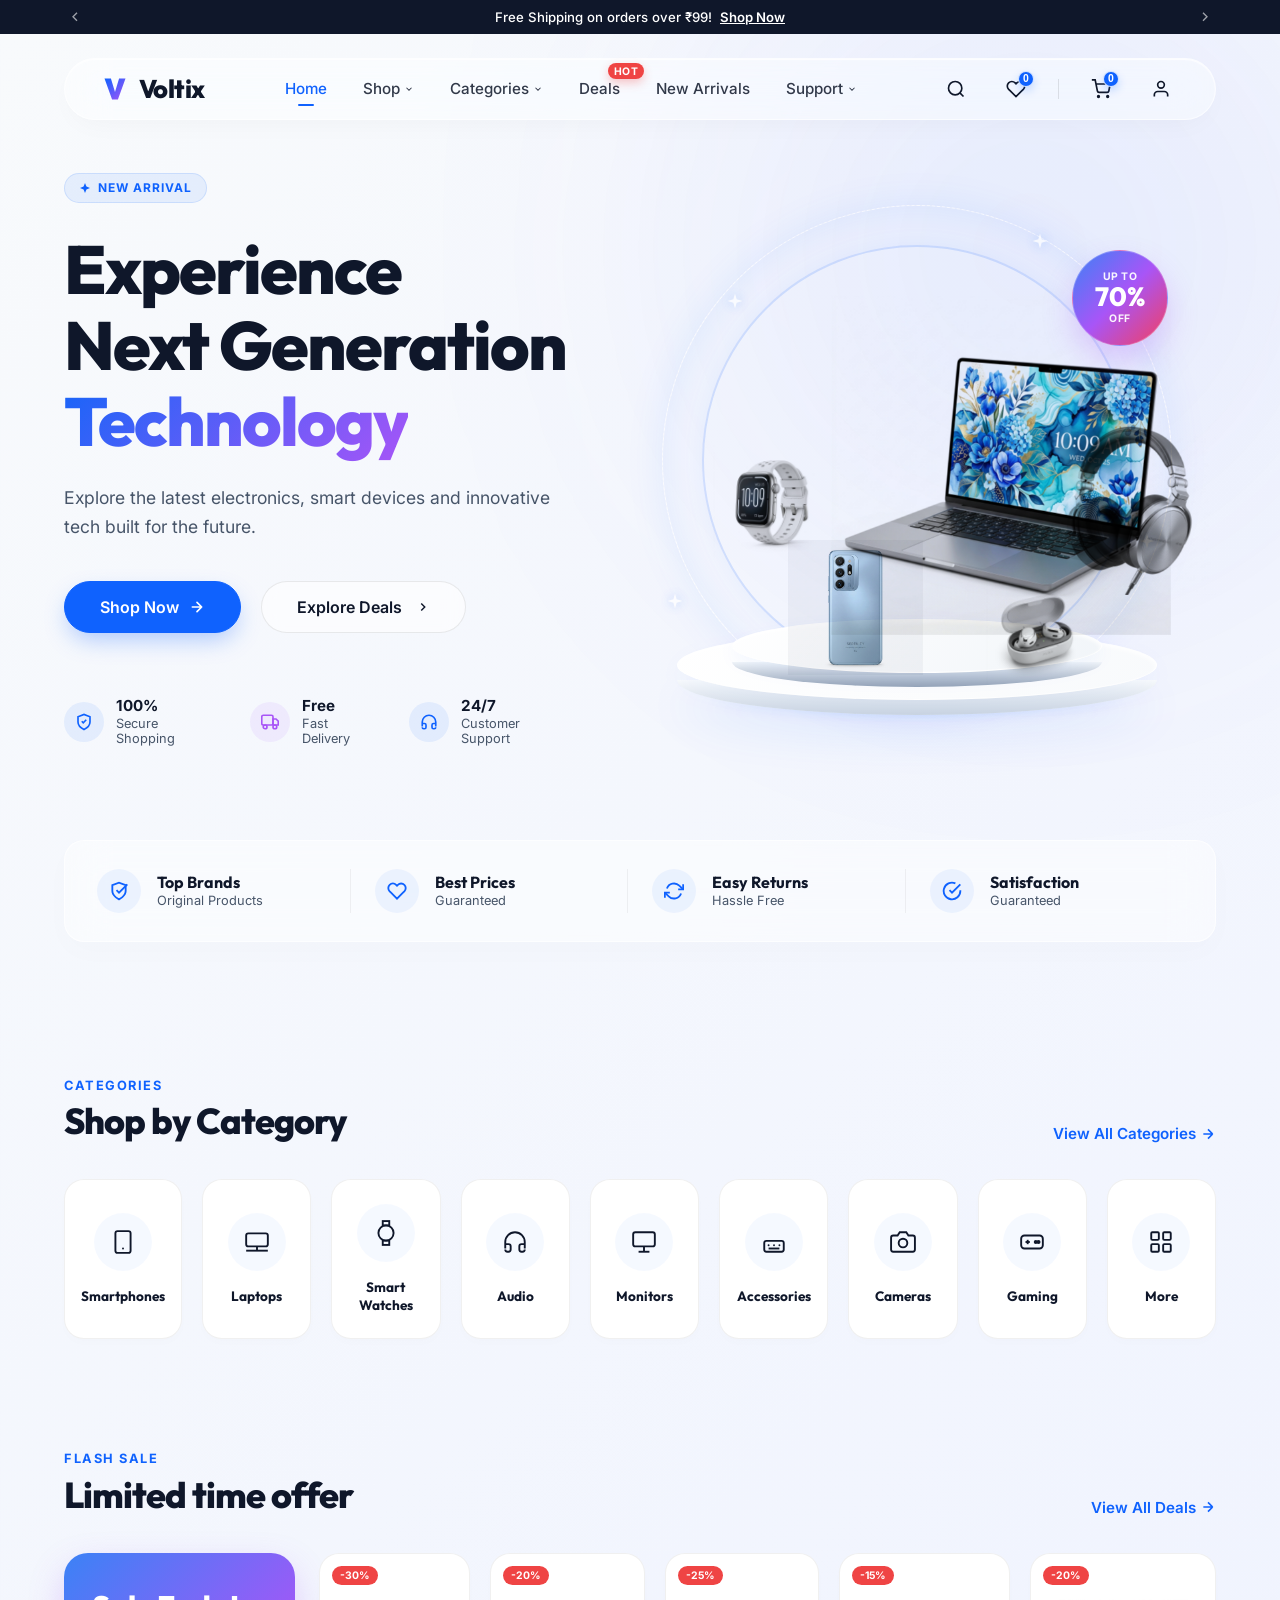
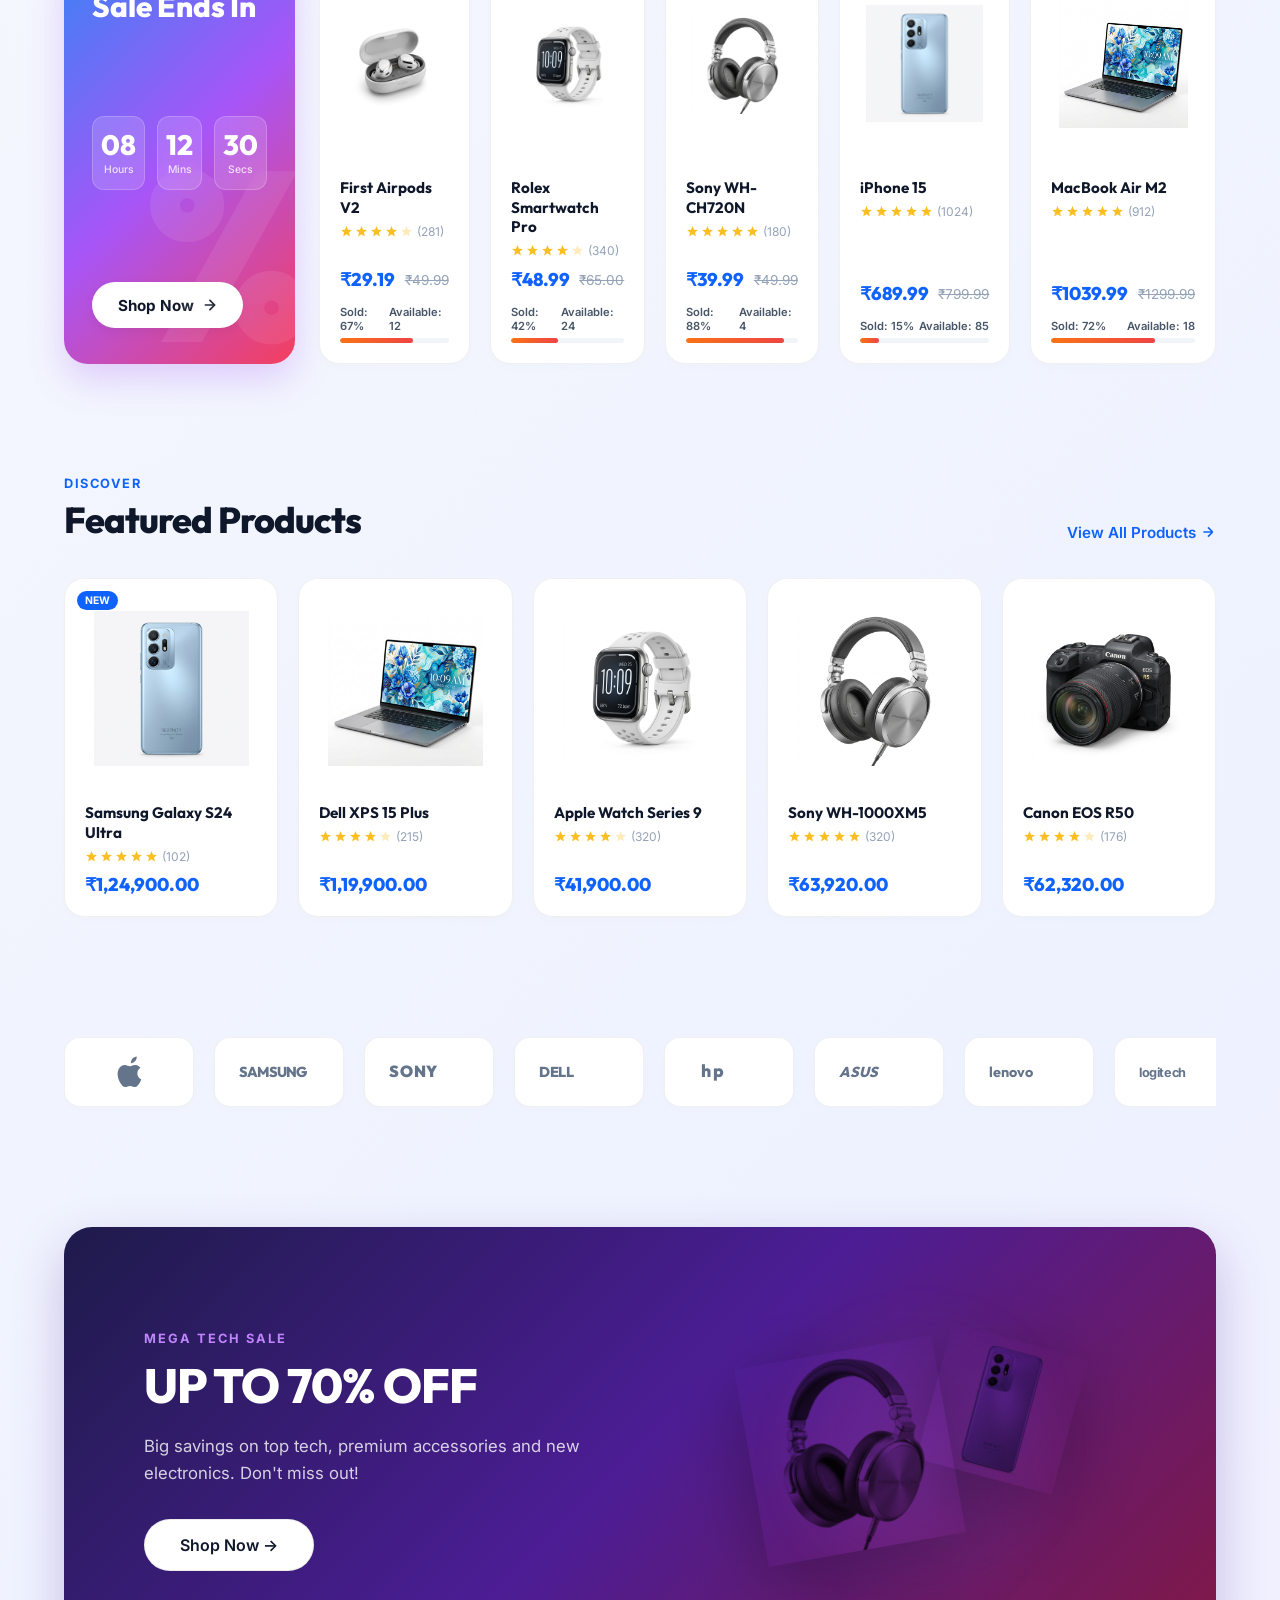
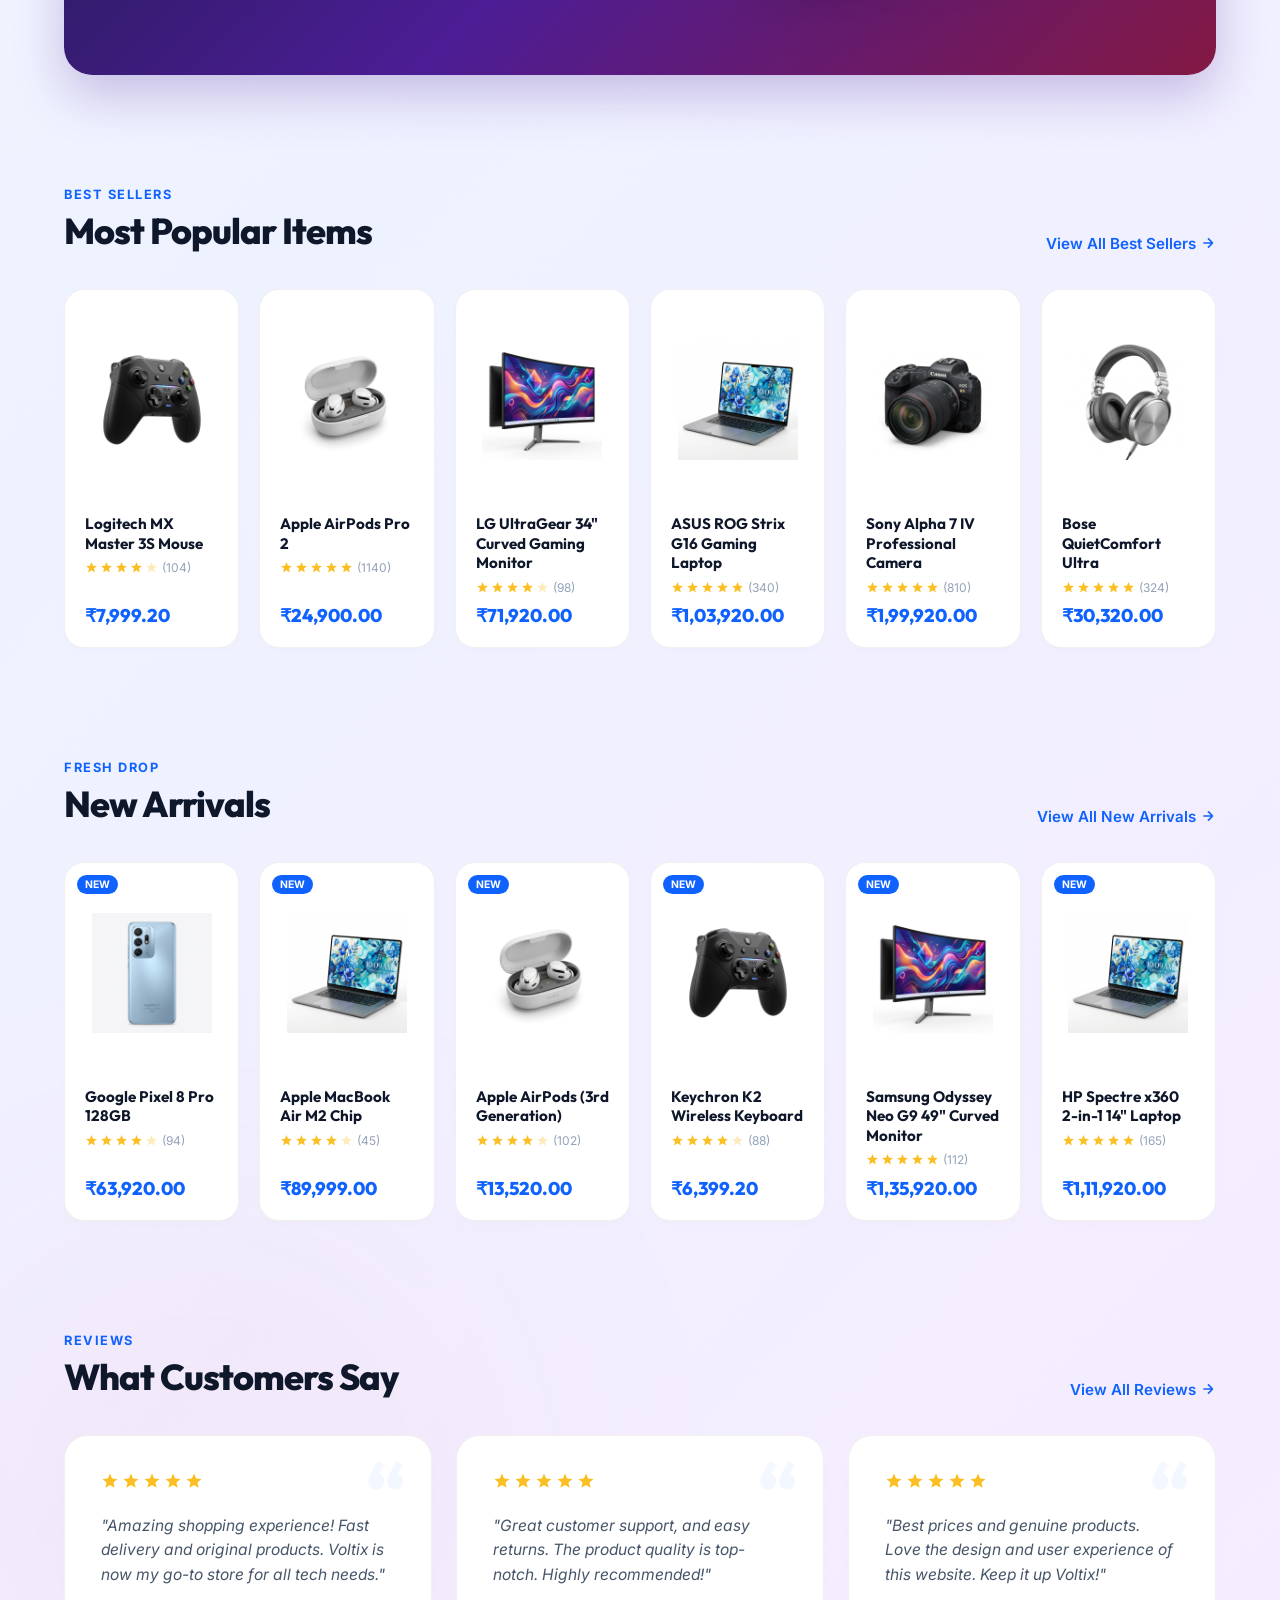
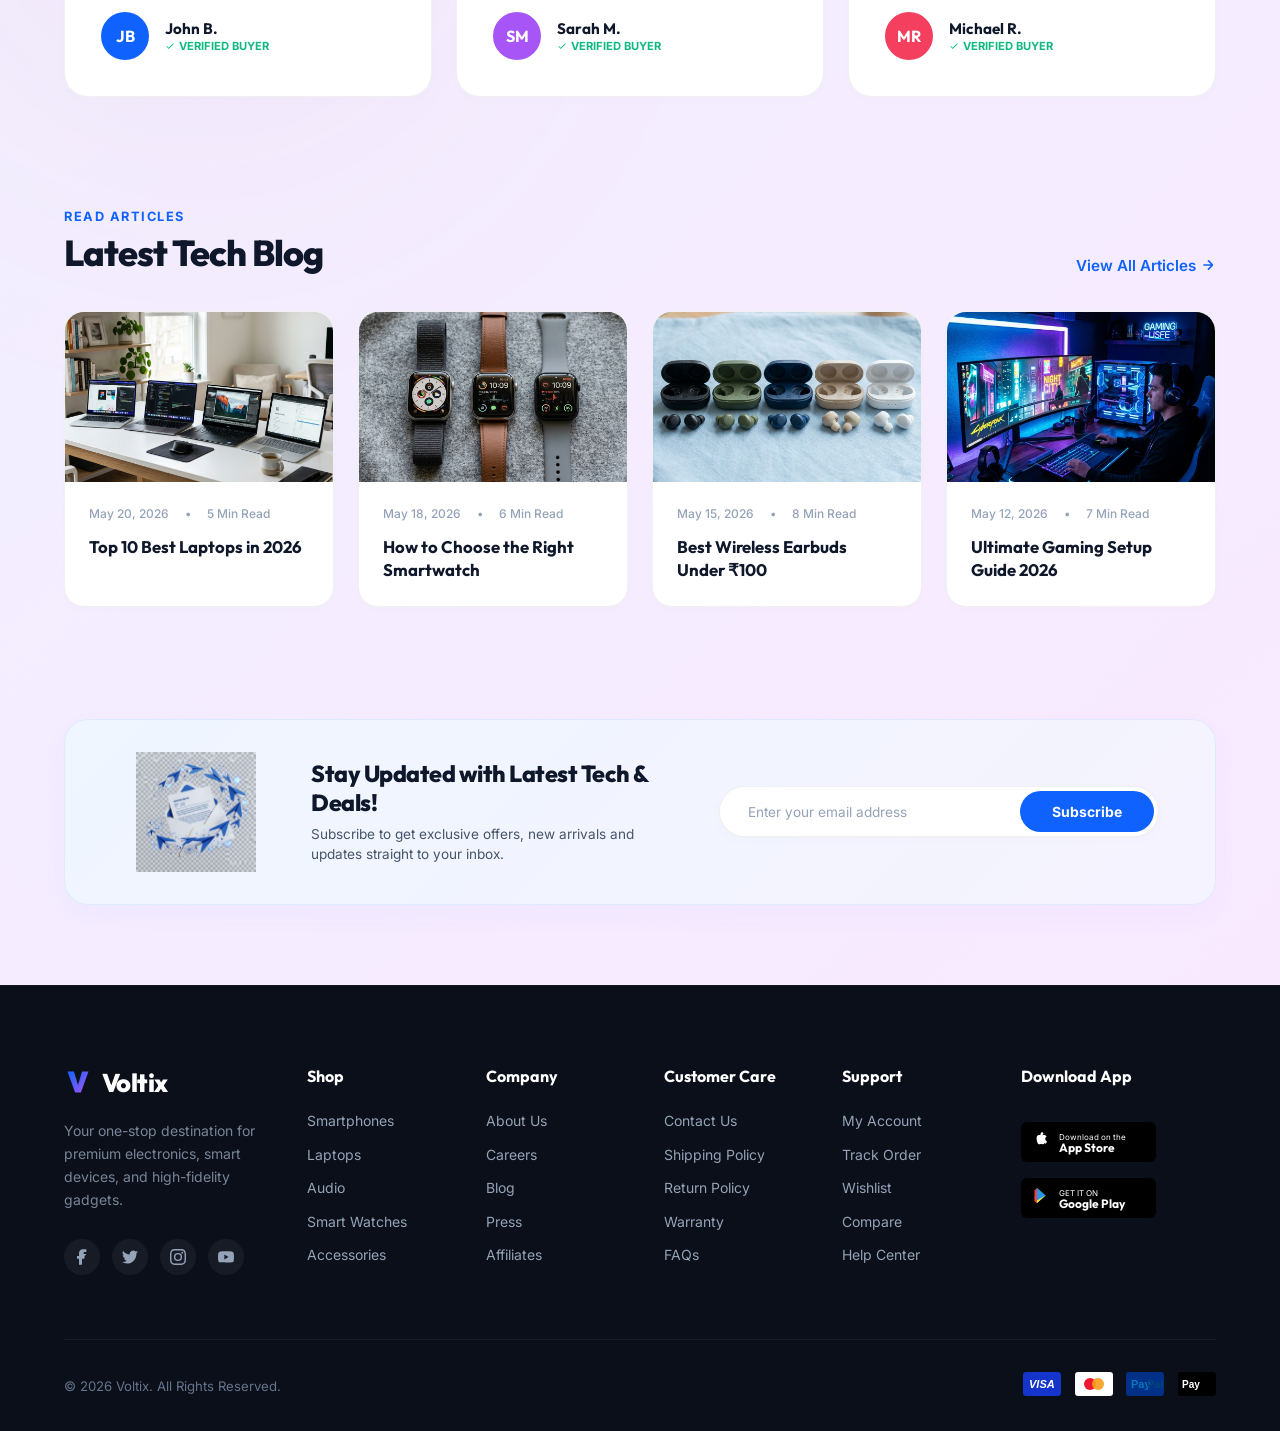
==== index.html @ 94e12dc8 "Initial commit" ====
<!DOCTYPE html>
<html lang="en">

<head>
  <meta charset="UTF-8">
  <meta name="viewport" content="width=device-width, initial-scale=1.0">
  <title>Voltix - Experience Next Generation Technology</title>
  <!-- SEO Meta Tags -->
  <meta name="description"
    content="Experience Next Generation Technology with Voltix. Explore the latest electronics, premium smart devices, laptops, headphones, smartphones, and innovative tech built for the future.">
  <link rel="stylesheet" href="style.css?v=1.7">
</head>

<body>

  <!-- Promo Announcement Bar -->
  <div class="promo-bar">
    <button class="promo-nav-btn promo-prev" aria-label="Previous Promo">
      <svg viewBox="0 0 24 24">
        <path d="M15 18l-6-6 6-6" />
      </svg>
    </button>
    <div class="promo-content">
      <span>Free Shipping on orders over ₹99!</span>
      <a href="shop.html" id="promo-link">Shop Now</a>
    </div>
    <button class="promo-nav-btn promo-next" aria-label="Next Promo">
      <svg viewBox="0 0 24 24">
        <path d="M9 18l6-6-6-6" />
      </svg>
    </button>
  </div>

  <div class="app-container">

    <!-- Header / Navigation Bar -->
    <header class="header">
      <nav class="nav-bar">
        <!-- Logo -->
        <a href="#" class="logo" id="logo-home">
          <svg class="logo-icon" viewBox="0 0 24 24" fill="none" xmlns="http://www.w3.org/2000/svg">
            <defs>
              <linearGradient id="logo-grad" x1="0%" y1="0%" x2="100%" y2="100%">
                <stop offset="0%" stop-color="#0f62fe" />
                <stop offset="100%" stop-color="#a855f7" />
              </linearGradient>
            </defs>
            <path d="M3 3H8.5L12 14.5L15.5 3H21L14.5 21H9.5L3 3Z" fill="url(#logo-grad)" />
          </svg>
          <span>Voltix</span>
        </a>

        <input type="checkbox" id="nav-toggle" class="nav-toggle-checkbox">

        <!-- Links -->
        <ul class="nav-links">
          <li class="nav-item">
            <a href="index.html" class="nav-link active" id="nav-home">Home</a>
          </li>
          <li class="nav-item">
            <a href="shop.html" class="nav-link" id="nav-shop">
              <span>Shop</span>
              <svg viewBox="0 0 24 24">
                <path d="M6 9l6 6 6-6" />
              </svg>
            </a>
          </li>
          <li class="nav-item">
            <a href="categories.html" class="nav-link" id="nav-categories">
              <span>Categories</span>
              <svg viewBox="0 0 24 24">
                <path d="M6 9l6 6 6-6" />
              </svg>
            </a>
          </li>
          <li class="nav-item" style="position: relative;">
            <a href="index.html#flash-sale" class="nav-link" id="nav-deals">Deals</a>
            <span class="badge-hot">Hot</span>
          </li>
          <li class="nav-item">
            <a href="index.html#new-arrivals" class="nav-link" id="nav-arrivals">New Arrivals</a>
          </li>
          <li class="nav-item">
            <a href="support.html" class="nav-link" id="nav-support">
              <span>Support</span>
              <svg viewBox="0 0 24 24">
                <path d="M6 9l6 6 6-6" />
              </svg>
            </a>
          </li>
        </ul>

        <!-- Actions -->
        <div class="nav-actions">
          <label for="nav-toggle" class="mobile-menu-toggle" aria-label="Toggle Menu">
            <svg class="hamburger-icon" viewBox="0 0 24 24" fill="none" stroke="currentColor" stroke-width="2.5">
              <line x1="3" y1="12" x2="21" y2="12" />
              <line x1="3" y1="6" x2="21" y2="6" />
              <line x1="3" y1="18" x2="21" y2="18" />
            </svg>
            <svg class="close-icon" viewBox="0 0 24 24" fill="none" stroke="currentColor" stroke-width="2.5"
              style="display: none;">
              <line x1="18" y1="6" x2="6" y2="18" />
              <line x1="6" y1="6" x2="18" y2="18" />
            </svg>
          </label>

          <button class="action-btn" id="btn-search" aria-label="Search">
            <svg viewBox="0 0 24 24" stroke="currentColor" fill="none">
              <circle cx="11" cy="11" r="8" />
              <line x1="21" y1="21" x2="16.65" y2="16.65" />
            </svg>
          </button>

          <button class="action-btn" id="btn-nav-fav" aria-label="Favorites" onclick="location.href='wishlist.html'">
            <svg viewBox="0 0 24 24" stroke="currentColor" fill="none">
              <path
                d="M20.84 4.61a5.5 5.5 0 0 0-7.78 0L12 5.67l-1.06-1.06a5.5 5.5 0 0 0-7.78 7.78l1.06 1.06L12 21.23l7.78-7.78 1.06-1.06a5.5 5.5 0 0 0 0-7.78z" />
            </svg>
            <span class="wishlist-count" id="wishlist-counter-badge">0</span>
          </button>

          <div class="divider"></div>

          <button class="action-btn" id="btn-cart" aria-label="Cart" onclick="location.href='cart.html'">
            <svg viewBox="0 0 24 24" stroke="currentColor" fill="none">
              <circle cx="9" cy="21" r="1" />
              <circle cx="20" cy="21" r="1" />
              <path d="M1 1h4l2.68 13.39a2 2 0 0 0 2 1.61h9.72a2 2 0 0 0 2-1.61L23 6H6" />
            </svg>
            <span class="cart-count" id="cart-counter-badge">0</span>
          </button>

          <button class="action-btn" id="btn-profile" aria-label="Profile" onclick="location.href='account.html'">
            <svg viewBox="0 0 24 24" stroke="currentColor" fill="none">
              <path d="M20 21v-2a4 4 0 0 0-4-4H8a4 4 0 0 0-4 4v2" />
              <circle cx="12" cy="7" r="4" />
            </svg>
          </button>
        </div>
      </nav>
    </header>

    <!-- Main Hero Section -->
    <main class="hero">

      <!-- Hero Left: Text Content -->
      <section class="hero-content">
        <div class="tag-new">
          <svg viewBox="0 0 24 24" style="width: 12px; height: 12px; fill: var(--primary);">
            <path d="M12 2L14.85 9.15L22 12L14.85 14.85L12 22L9.15 14.85L2 12L9.15 9.15L12 2Z" />
          </svg>
          <span>New Arrival</span>
        </div>

        <h1 class="hero-title">
          <span>Experience</span>
          <span>Next Generation</span>
          <span class="gradient-text">Technology</span>
        </h1>

        <p class="hero-desc">
          Explore the latest electronics, smart devices and innovative tech built for the future.
        </p>

        <div class="hero-actions">
          <a href="shop.html" class="btn btn-primary" id="hero-btn-shop">
            <span>Shop Now</span>
            <svg viewBox="0 0 24 24">
              <path d="M5 12H19M19 12L12 5M19 12L12 19" stroke="currentColor" stroke-width="2.5" stroke-linecap="round"
                stroke-linejoin="round" />
            </svg>
          </a>
          <a href="#flash-sale" class="btn btn-secondary" id="hero-btn-deals">
            <span>Explore Deals</span>
            <svg viewBox="0 0 24 24"
              style="width: 14px; height: 14px; fill: none; stroke: currentColor; stroke-width: 2.5; margin-left: 4px;">
              <path d="M9 18l6-6-6-6" />
            </svg>
          </a>
        </div>

        <!-- Interactive Inline Features row -->
        <div class="hero-features-inline">
          <div class="hero-feature-inline-item">
            <span class="hero-feature-inline-icon blue">
              <svg viewBox="0 0 24 24" fill="none" stroke="currentColor" stroke-width="2.2">
                <path d="M12 22s8-4 8-10V5l-8-3-8 3v7c0 6 8 10 8 10z" />
                <path d="M9 11l2 2 4-4" />
              </svg>
            </span>
            <div class="hero-feature-inline-text">
              <span class="hero-feature-inline-title">100%</span>
              <span class="hero-feature-inline-desc">Secure Shopping</span>
            </div>
          </div>

          <div class="hero-feature-inline-item">
            <span class="hero-feature-inline-icon purple">
              <svg viewBox="0 0 24 24" fill="none" stroke="currentColor" stroke-width="2.2">
                <rect x="1" y="3" width="15" height="13" rx="2" ry="2" />
                <polygon points="16 8 20 8 23 11 23 16 16 16 16 8" />
                <circle cx="5.5" cy="18.5" r="2.5" />
                <circle cx="18.5" cy="18.5" r="2.5" />
              </svg>
            </span>
            <div class="hero-feature-inline-text">
              <span class="hero-feature-inline-title">Free</span>
              <span class="hero-feature-inline-desc">Fast Delivery</span>
            </div>
          </div>

          <div class="hero-feature-inline-item">
            <span class="hero-feature-inline-icon blue">
              <svg viewBox="0 0 24 24" fill="none" stroke="currentColor" stroke-width="2.2">
                <path d="M3 18v-6a9 9 0 0 1 18 0v6" />
                <path d="M21 19a2 2 0 0 1-2 2h-1a2 2 0 0 1-2-2v-3a2 2 0 0 1 2-2h3" />
                <path d="M3 19a2 2 0 0 0 2 2h1a2 2 0 0 0 2-2v-3a2 2 0 0 0-2-2H3" />
              </svg>
            </span>
            <div class="hero-feature-inline-text">
              <span class="hero-feature-inline-title">24/7</span>
              <span class="hero-feature-inline-desc">Customer Support</span>
            </div>
          </div>
        </div>
      </section>

      <!-- Hero Right: Podium & Floating Products -->
      <section class="hero-visual">
        <div class="neon-ring-outer"></div>
        <div class="neon-ring-inner"></div>

        <!-- Twinkling Sparkles -->
        <svg class="sparkle sparkle-1" viewBox="0 0 24 24">
          <path d="M12 2L14.25 9.75L22 12L14.25 14.25L12 22L9.75 14.25L2 12L9.75 9.75L12 2Z" />
        </svg>
        <svg class="sparkle sparkle-2" viewBox="0 0 24 24">
          <path d="M12 2L14.25 9.75L22 12L14.25 14.25L12 22L9.75 14.25L2 12L9.75 9.75L12 2Z" />
        </svg>
        <svg class="sparkle sparkle-3" viewBox="0 0 24 24">
          <path d="M12 2L14.25 9.75L22 12L14.25 14.25L12 22L9.75 14.25L2 12L9.75 9.75L12 2Z" />
        </svg>
        <svg class="sparkle sparkle-4" viewBox="0 0 24 24">
          <path d="M12 2L14.25 9.75L22 12L14.25 14.25L12 22L9.75 14.25L2 12L9.75 9.75L12 2Z" />
        </svg>

        <!-- Discount Tag -->
        <div class="discount-tag">
          <span class="up-to">UP TO</span>
          <span class="percent">70%</span>
          <span class="off">OFF</span>
        </div>

        <!-- Interactive 3D Podium -->
        <div class="podium-container">
          <div class="podium-bottom-side"></div>
          <div class="podium-bottom-top"></div>
          <div class="podium-top-side"></div>
          <div class="podium-top-top"></div>
        </div>

        <!-- Layered Floating Products -->
        <img class="floating-product product-laptop" src="assets/laptop.png" alt="Premium Laptop" id="img-laptop">
        <img class="floating-product product-phone" src="assets/smartphone.png" alt="Light Blue Smartphone"
          id="img-phone">
        <img class="floating-product product-watch" src="assets/smartwatch.png" alt="White Smart Watch" id="img-watch">
        <img class="floating-product product-earbuds" src="assets/earbuds.png" alt="White Wireless Earbuds"
          id="img-earbuds">
        <img class="floating-product product-headphones" src="assets/headphones.png" alt="Silver Over-Ear Headphones"
          id="img-headphones">
      </section>

    </main>

    <!-- Hero Bottom Highlights Banner -->
    <div class="hero-highlights-banner">

      <div class="highlight-item">
        <span class="highlight-icon">
          <svg viewBox="0 0 24 24" fill="none" stroke="currentColor" stroke-width="2.2">
            <path d="M12 22s8-4 8-10V5l-8-3-8 3v7c0 6 8 10 8 10z" />
            <polyline points="9 11 12 14 22 4" />
          </svg>
        </span>
        <div class="highlight-text">
          <span class="highlight-title">Top Brands</span>
          <span class="highlight-desc">Original Products</span>
        </div>
      </div>

      <div class="highlight-item">
        <span class="highlight-icon">
          <svg viewBox="0 0 24 24" fill="none" stroke="currentColor" stroke-width="2.2">
            <path
              d="M20.84 4.61a5.5 5.5 0 0 0-7.78 0L12 5.67l-1.06-1.06a5.5 5.5 0 0 0-7.78 7.78l1.06 1.06L12 21.23l7.78-7.78 1.06-1.06a5.5 5.5 0 0 0 0-7.78z" />
          </svg>
        </span>
        <div class="highlight-text">
          <span class="highlight-title">Best Prices</span>
          <span class="highlight-desc">Guaranteed</span>
        </div>
      </div>

      <div class="highlight-item">
        <span class="highlight-icon">
          <svg viewBox="0 0 24 24" fill="none" stroke="currentColor" stroke-width="2.2">
            <polyline points="23 4 23 10 17 10" />
            <polyline points="1 20 1 14 7 14" />
            <path d="M3.51 9a9 9 0 0 1 14.85-3.36L23 10M1 14l4.64 4.36A9 9 0 0 0 20.49 15" />
          </svg>
        </span>
        <div class="highlight-text">
          <span class="highlight-title">Easy Returns</span>
          <span class="highlight-desc">Hassle Free</span>
        </div>
      </div>

      <div class="highlight-item">
        <span class="highlight-icon">
          <svg viewBox="0 0 24 24" fill="none" stroke="currentColor" stroke-width="2.2">
            <path d="M22 11.08V12a10 10 0 1 1-5.93-9.14" />
            <polyline points="22 4 12 14.01 9 11.01" />
          </svg>
        </span>
        <div class="highlight-text">
          <span class="highlight-title">Satisfaction</span>
          <span class="highlight-desc">Guaranteed</span>
        </div>
      </div>

    </div>

    <!-- 3. Shop by Category Section -->
    <section class="categories-section" id="categories">
      <div class="section-header">
        <div class="section-title-wrap">
          <span class="section-subtitle">Categories</span>
          <h2 class="section-title">Shop by Category</h2>
        </div>
        <a href="shop.html" class="section-link">
          <span>View All Categories</span>
          <svg viewBox="0 0 24 24"
            style="width: 16px; height: 16px; fill: none; stroke: currentColor; stroke-width: 2.5;">
            <path d="M5 12H19M19 12L12 5M19 12L12 19" />
          </svg>
        </a>
      </div>

      <div class="categories-grid">
        <!-- Category items -->
        <a href="shop.html?cat=smartphones" class="category-card">
          <div class="category-icon-wrapper">
            <svg viewBox="0 0 24 24">
              <rect x="5" y="2" width="14" height="20" rx="2" stroke="currentColor" />
              <line x1="12" y1="18" x2="12.01" y2="18" stroke-linecap="round" />
            </svg>
          </div>
          <span class="category-title">Smartphones</span>
        </a>

        <a href="shop.html?cat=laptops" class="category-card">
          <div class="category-icon-wrapper">
            <svg viewBox="0 0 24 24">
              <rect x="2" y="4" width="20" height="12" rx="2" stroke="currentColor" />
              <line x1="2" y1="20" x2="22" y2="20" stroke="currentColor" />
              <line x1="12" y1="16" x2="12" y2="20" stroke="currentColor" />
            </svg>
          </div>
          <span class="category-title">Laptops</span>
        </a>

        <a href="shop.html?cat=smartwatches" class="category-card">
          <div class="category-icon-wrapper">
            <svg viewBox="0 0 24 24">
              <circle cx="12" cy="12" r="7" stroke="currentColor" />
              <rect x="9" y="1" width="6" height="4" stroke="currentColor" />
              <rect x="9" y="19" width="6" height="4" stroke="currentColor" />
            </svg>
          </div>
          <span class="category-title">Smart Watches</span>
        </a>

        <a href="shop.html?cat=audio" class="category-card">
          <div class="category-icon-wrapper">
            <svg viewBox="0 0 24 24">
              <path d="M3 18v-6a9 9 0 0 1 18 0v6" stroke="currentColor" />
              <path d="M21 19a2 2 0 0 1-2 2h-1a2 2 0 0 1-2-2v-3a2 2 0 0 1 2-2h3" stroke="currentColor" />
              <path d="M3 19a2 2 0 0 0 2 2h1a2 2 0 0 0 2-2v-3a2 2 0 0 0-2-2H3" stroke="currentColor" />
            </svg>
          </div>
          <span class="category-title">Audio</span>
        </a>

        <a href="shop.html?cat=monitors" class="category-card">
          <div class="category-icon-wrapper">
            <svg viewBox="0 0 24 24">
              <rect x="2" y="3" width="20" height="13" rx="2" stroke="currentColor" />
              <line x1="12" y1="16" x2="12" y2="21" stroke="currentColor" />
              <line x1="7" y1="21" x2="17" y2="21" stroke="currentColor" />
            </svg>
          </div>
          <span class="category-title">Monitors</span>
        </a>

        <a href="shop.html?cat=accessories" class="category-card">
          <div class="category-icon-wrapper">
            <svg viewBox="0 0 24 24">
              <rect x="3" y="11" width="18" height="10" rx="2" stroke="currentColor" />
              <line x1="7" y1="15" x2="7.01" y2="15" stroke-linecap="round" />
              <line x1="12" y1="15" x2="12.01" y2="15" stroke-linecap="round" />
              <line x1="17" y1="15" x2="17.01" y2="15" stroke-linecap="round" />
              <line x1="7" y1="18" x2="17" y2="18" stroke="currentColor" />
            </svg>
          </div>
          <span class="category-title">Accessories</span>
        </a>

        <a href="shop.html?cat=cameras" class="category-card">
          <div class="category-icon-wrapper">
            <svg viewBox="0 0 24 24">
              <path d="M23 19a2 2 0 0 1-2 2H3a2 2 0 0 1-2-2V8a2 2 0 0 1 2-2h4l2-3h6l2 3h4a2 2 0 0 1 2 2z"
                stroke="currentColor" />
              <circle cx="12" cy="13" r="4" stroke="currentColor" />
            </svg>
          </div>
          <span class="category-title">Cameras</span>
        </a>

        <a href="shop.html?cat=gaming" class="category-card">
          <div class="category-icon-wrapper">
            <svg viewBox="0 0 24 24">
              <rect x="2" y="6" width="20" height="12" rx="3" stroke="currentColor" />
              <line x1="6" y1="12" x2="10" y2="12" stroke="currentColor" />
              <line x1="8" y1="10" x2="8" y2="14" stroke="currentColor" />
              <circle cx="15.5" cy="12" r="1" fill="currentColor" />
              <circle cx="18" cy="12" r="1" fill="currentColor" />
            </svg>
          </div>
          <span class="category-title">Gaming</span>
        </a>

        <a href="shop.html" class="category-card">
          <div class="category-icon-wrapper">
            <svg viewBox="0 0 24 24">
              <rect x="3" y="3" width="7" height="7" rx="1" stroke="currentColor" />
              <rect x="14" y="3" width="7" height="7" rx="1" stroke="currentColor" />
              <rect x="3" y="14" width="7" height="7" rx="1" stroke="currentColor" />
              <rect x="14" y="14" width="7" height="7" rx="1" stroke="currentColor" />
            </svg>
          </div>
          <span class="category-title">More</span>
        </a>
      </div>
    </section>

    <!-- 4. Flash Sale Section -->
    <section class="flash-sale" id="flash-sale">
      <div class="section-header">
        <div class="section-title-wrap">
          <span class="section-subtitle">Flash Sale</span>
          <h2 class="section-title">Limited time offer</h2>
        </div>
        <a href="shop.html" class="section-link">
          <span>View All Deals</span>
          <svg viewBox="0 0 24 24"
            style="width: 16px; height: 16px; fill: none; stroke: currentColor; stroke-width: 2.5;">
            <path d="M5 12H19M19 12L12 5M19 12L12 19" />
          </svg>
        </a>
      </div>

      <div class="flash-sale-grid">
        <!-- Countdown Card (Left) -->
        <div class="countdown-card">
          <div class="countdown-card-title">Sale Ends In</div>

          <div class="countdown-timer-wrap">
            <div class="timer-digits-grid">
              <div class="timer-box">
                <span class="timer-num" id="timer-hours">08</span>
                <span class="timer-lbl">Hours</span>
              </div>
              <div class="timer-box">
                <span class="timer-num" id="timer-minutes">12</span>
                <span class="timer-lbl">Mins</span>
              </div>
              <div class="timer-box">
                <span class="timer-num" id="timer-seconds">35</span>
                <span class="timer-lbl">Secs</span>
              </div>
            </div>
          </div>

          <a href="shop.html" class="btn-shop">
            <span>Shop Now</span>
            <svg viewBox="0 0 24 24">
              <path d="M5 12H19M19 12L12 5M19 12L12 19" stroke="currentColor" stroke-width="2.5" stroke-linecap="round"
                stroke-linejoin="round" />
            </svg>
          </a>
        </div>

        <!-- Carousel (Right - 5 cards) -->
        <div class="products-carousel-grid">

          <!-- Product 1 -->
          <div class="product-card">
            <span class="product-badge badge-discount-tag">-30%</span>
            <div class="product-img-wrapper">
              <img class="product-card-img" src="assets/earbuds.png" alt="First Airpods V2">
              <div class="product-actions-overlay">
                <button class="btn-action-circle" aria-label="Add to Cart"><svg viewBox="0 0 24 24">
                    <circle cx="9" cy="21" r="1" />
                    <circle cx="20" cy="21" r="1" />
                    <path d="M1 1h4l2.68 13.39a2 2 0 0 0 2 1.61h9.72a2 2 0 0 0 2-1.61L23 6H6" />
                  </svg></button>
                <button class="btn-action-circle" aria-label="Favorites"><svg viewBox="0 0 24 24">
                    <path
                      d="M20.84 4.61a5.5 5.5 0 0 0-7.78 0L12 5.67l-1.06-1.06a5.5 5.5 0 0 0-7.78 7.78l1.06 1.06L12 21.23l7.78-7.78 1.06-1.06a5.5 5.5 0 0 0 0-7.78z" />
                  </svg></button>
                <button class="btn-action-circle" aria-label="Compare"><svg viewBox="0 0 24 24">
                    <path d="M16 3h5v5M8 21H3v-5M21 3L14 10M3 21l7-7" />
                  </svg></button>
              </div>
            </div>
            <div class="product-info">
              <a href="product.html?id=earbuds" class="product-card-title">First Airpods V2</a>
              <div class="product-rating">
                <svg viewBox="0 0 24 24">
                  <path d="M12 17.27L18.18 21l-1.64-7.03L22 9.24l-7.19-.61L12 2 9.19 8.63 2 9.24l5.46 4.73L5.82 21z" />
                </svg>
                <svg viewBox="0 0 24 24">
                  <path d="M12 17.27L18.18 21l-1.64-7.03L22 9.24l-7.19-.61L12 2 9.19 8.63 2 9.24l5.46 4.73L5.82 21z" />
                </svg>
                <svg viewBox="0 0 24 24">
                  <path d="M12 17.27L18.18 21l-1.64-7.03L22 9.24l-7.19-.61L12 2 9.19 8.63 2 9.24l5.46 4.73L5.82 21z" />
                </svg>
                <svg viewBox="0 0 24 24">
                  <path d="M12 17.27L18.18 21l-1.64-7.03L22 9.24l-7.19-.61L12 2 9.19 8.63 2 9.24l5.46 4.73L5.82 21z" />
                </svg>
                <svg viewBox="0 0 24 24" style="opacity: 0.3;">
                  <path d="M12 17.27L18.18 21l-1.64-7.03L22 9.24l-7.19-.61L12 2 9.19 8.63 2 9.24l5.46 4.73L5.82 21z" />
                </svg>
                <span class="rating-count">(281)</span>
              </div>
              <div class="product-price-row">
                <span class="price-current">₹29.19</span>
                <span class="price-original">₹49.99</span>
              </div>
              <!-- Stock limit -->
              <div class="product-stock-status">
                <div class="stock-status-lbls">
                  <span>Sold: 67%</span>
                  <span>Available: 12</span>
                </div>
                <div class="stock-bar-container">
                  <div class="stock-bar-fill" style="width: 67%;"></div>
                </div>
              </div>
            </div>
          </div>

          <!-- Product 2 -->
          <div class="product-card">
            <span class="product-badge badge-discount-tag">-20%</span>
            <div class="product-img-wrapper">
              <img class="product-card-img" src="assets/smartwatch.png" alt="Rolex Smartwatch Pro">
              <div class="product-actions-overlay">
                <button class="btn-action-circle" aria-label="Add to Cart"><svg viewBox="0 0 24 24">
                    <circle cx="9" cy="21" r="1" />
                    <circle cx="20" cy="21" r="1" />
                    <path d="M1 1h4l2.68 13.39a2 2 0 0 0 2 1.61h9.72a2 2 0 0 0 2-1.61L23 6H6" />
                  </svg></button>
                <button class="btn-action-circle" aria-label="Favorites"><svg viewBox="0 0 24 24">
                    <path
                      d="M20.84 4.61a5.5 5.5 0 0 0-7.78 0L12 5.67l-1.06-1.06a5.5 5.5 0 0 0-7.78 7.78l1.06 1.06L12 21.23l7.78-7.78 1.06-1.06a5.5 5.5 0 0 0 0-7.78z" />
                  </svg></button>
                <button class="btn-action-circle" aria-label="Compare"><svg viewBox="0 0 24 24">
                    <path d="M16 3h5v5M8 21H3v-5M21 3L14 10M3 21l7-7" />
                  </svg></button>
              </div>
            </div>
            <div class="product-info">
              <a href="product.html?id=watch" class="product-card-title">Rolex Smartwatch Pro</a>
              <div class="product-rating">
                <svg viewBox="0 0 24 24">
                  <path d="M12 17.27L18.18 21l-1.64-7.03L22 9.24l-7.19-.61L12 2 9.19 8.63 2 9.24l5.46 4.73L5.82 21z" />
                </svg>
                <svg viewBox="0 0 24 24">
                  <path d="M12 17.27L18.18 21l-1.64-7.03L22 9.24l-7.19-.61L12 2 9.19 8.63 2 9.24l5.46 4.73L5.82 21z" />
                </svg>
                <svg viewBox="0 0 24 24">
                  <path d="M12 17.27L18.18 21l-1.64-7.03L22 9.24l-7.19-.61L12 2 9.19 8.63 2 9.24l5.46 4.73L5.82 21z" />
                </svg>
                <svg viewBox="0 0 24 24">
                  <path d="M12 17.27L18.18 21l-1.64-7.03L22 9.24l-7.19-.61L12 2 9.19 8.63 2 9.24l5.46 4.73L5.82 21z" />
                </svg>
                <svg viewBox="0 0 24 24" style="opacity: 0.3;">
                  <path d="M12 17.27L18.18 21l-1.64-7.03L22 9.24l-7.19-.61L12 2 9.19 8.63 2 9.24l5.46 4.73L5.82 21z" />
                </svg>
                <span class="rating-count">(340)</span>
              </div>
              <div class="product-price-row">
                <span class="price-current">₹48.99</span>
                <span class="price-original">₹65.00</span>
              </div>
              <div class="product-stock-status">
                <div class="stock-status-lbls">
                  <span>Sold: 42%</span>
                  <span>Available: 24</span>
                </div>
                <div class="stock-bar-container">
                  <div class="stock-bar-fill" style="width: 42%;"></div>
                </div>
              </div>
            </div>
          </div>

          <!-- Product 3 -->
          <div class="product-card">
            <span class="product-badge badge-discount-tag">-25%</span>
            <div class="product-img-wrapper">
              <img class="product-card-img" src="assets/headphones.png" alt="Sony WH-CH720N">
              <div class="product-actions-overlay">
                <button class="btn-action-circle" aria-label="Add to Cart"><svg viewBox="0 0 24 24">
                    <circle cx="9" cy="21" r="1" />
                    <circle cx="20" cy="21" r="1" />
                    <path d="M1 1h4l2.68 13.39a2 2 0 0 0 2 1.61h9.72a2 2 0 0 0 2-1.61L23 6H6" />
                  </svg></button>
                <button class="btn-action-circle" aria-label="Favorites"><svg viewBox="0 0 24 24">
                    <path
                      d="M20.84 4.61a5.5 5.5 0 0 0-7.78 0L12 5.67l-1.06-1.06a5.5 5.5 0 0 0-7.78 7.78l1.06 1.06L12 21.23l7.78-7.78 1.06-1.06a5.5 5.5 0 0 0 0-7.78z" />
                  </svg></button>
                <button class="btn-action-circle" aria-label="Compare"><svg viewBox="0 0 24 24">
                    <path d="M16 3h5v5M8 21H3v-5M21 3L14 10M3 21l7-7" />
                  </svg></button>
              </div>
            </div>
            <div class="product-info">
              <a href="product.html?id=headphones" class="product-card-title">Sony WH-CH720N</a>
              <div class="product-rating">
                <svg viewBox="0 0 24 24">
                  <path d="M12 17.27L18.18 21l-1.64-7.03L22 9.24l-7.19-.61L12 2 9.19 8.63 2 9.24l5.46 4.73L5.82 21z" />
                </svg>
                <svg viewBox="0 0 24 24">
                  <path d="M12 17.27L18.18 21l-1.64-7.03L22 9.24l-7.19-.61L12 2 9.19 8.63 2 9.24l5.46 4.73L5.82 21z" />
                </svg>
                <svg viewBox="0 0 24 24">
                  <path d="M12 17.27L18.18 21l-1.64-7.03L22 9.24l-7.19-.61L12 2 9.19 8.63 2 9.24l5.46 4.73L5.82 21z" />
                </svg>
                <svg viewBox="0 0 24 24">
                  <path d="M12 17.27L18.18 21l-1.64-7.03L22 9.24l-7.19-.61L12 2 9.19 8.63 2 9.24l5.46 4.73L5.82 21z" />
                </svg>
                <svg viewBox="0 0 24 24">
                  <path d="M12 17.27L18.18 21l-1.64-7.03L22 9.24l-7.19-.61L12 2 9.19 8.63 2 9.24l5.46 4.73L5.82 21z" />
                </svg>
                <span class="rating-count">(180)</span>
              </div>
              <div class="product-price-row">
                <span class="price-current">₹39.99</span>
                <span class="price-original">₹49.99</span>
              </div>
              <div class="product-stock-status">
                <div class="stock-status-lbls">
                  <span>Sold: 88%</span>
                  <span>Available: 4</span>
                </div>
                <div class="stock-bar-container">
                  <div class="stock-bar-fill" style="width: 88%;"></div>
                </div>
              </div>
            </div>
          </div>

          <!-- Product 4 -->
          <div class="product-card">
            <span class="product-badge badge-discount-tag">-15%</span>
            <div class="product-img-wrapper">
              <img class="product-card-img" src="assets/smartphone.png" alt="iPhone 15">
              <div class="product-actions-overlay">
                <button class="btn-action-circle" aria-label="Add to Cart"><svg viewBox="0 0 24 24">
                    <circle cx="9" cy="21" r="1" />
                    <circle cx="20" cy="21" r="1" />
                    <path d="M1 1h4l2.68 13.39a2 2 0 0 0 2 1.61h9.72a2 2 0 0 0 2-1.61L23 6H6" />
                  </svg></button>
                <button class="btn-action-circle" aria-label="Favorites"><svg viewBox="0 0 24 24">
                    <path
                      d="M20.84 4.61a5.5 5.5 0 0 0-7.78 0L12 5.67l-1.06-1.06a5.5 5.5 0 0 0-7.78 7.78l1.06 1.06L12 21.23l7.78-7.78 1.06-1.06a5.5 5.5 0 0 0 0-7.78z" />
                  </svg></button>
                <button class="btn-action-circle" aria-label="Compare"><svg viewBox="0 0 24 24">
                    <path d="M16 3h5v5M8 21H3v-5M21 3L14 10M3 21l7-7" />
                  </svg></button>
              </div>
            </div>
            <div class="product-info">
              <a href="product.html?id=phone" class="product-card-title">iPhone 15</a>
              <div class="product-rating">
                <svg viewBox="0 0 24 24">
                  <path d="M12 17.27L18.18 21l-1.64-7.03L22 9.24l-7.19-.61L12 2 9.19 8.63 2 9.24l5.46 4.73L5.82 21z" />
                </svg>
                <svg viewBox="0 0 24 24">
                  <path d="M12 17.27L18.18 21l-1.64-7.03L22 9.24l-7.19-.61L12 2 9.19 8.63 2 9.24l5.46 4.73L5.82 21z" />
                </svg>
                <svg viewBox="0 0 24 24">
                  <path d="M12 17.27L18.18 21l-1.64-7.03L22 9.24l-7.19-.61L12 2 9.19 8.63 2 9.24l5.46 4.73L5.82 21z" />
                </svg>
                <svg viewBox="0 0 24 24">
                  <path d="M12 17.27L18.18 21l-1.64-7.03L22 9.24l-7.19-.61L12 2 9.19 8.63 2 9.24l5.46 4.73L5.82 21z" />
                </svg>
                <svg viewBox="0 0 24 24">
                  <path d="M12 17.27L18.18 21l-1.64-7.03L22 9.24l-7.19-.61L12 2 9.19 8.63 2 9.24l5.46 4.73L5.82 21z" />
                </svg>
                <span class="rating-count">(1024)</span>
              </div>
              <div class="product-price-row">
                <span class="price-current">₹689.99</span>
                <span class="price-original">₹799.99</span>
              </div>
              <div class="product-stock-status">
                <div class="stock-status-lbls">
                  <span>Sold: 15%</span>
                  <span>Available: 85</span>
                </div>
                <div class="stock-bar-container">
                  <div class="stock-bar-fill" style="width: 15%;"></div>
                </div>
              </div>
            </div>
          </div>

          <!-- Product 5 -->
          <div class="product-card">
            <span class="product-badge badge-discount-tag">-20%</span>
            <div class="product-img-wrapper">
              <img class="product-card-img" src="assets/laptop.png" alt="MacBook Air M2">
              <div class="product-actions-overlay">
                <button class="btn-action-circle" aria-label="Add to Cart"><svg viewBox="0 0 24 24">
                    <circle cx="9" cy="21" r="1" />
                    <circle cx="20" cy="21" r="1" />
                    <path d="M1 1h4l2.68 13.39a2 2 0 0 0 2 1.61h9.72a2 2 0 0 0 2-1.61L23 6H6" />
                  </svg></button>
                <button class="btn-action-circle" aria-label="Favorites"><svg viewBox="0 0 24 24">
                    <path
                      d="M20.84 4.61a5.5 5.5 0 0 0-7.78 0L12 5.67l-1.06-1.06a5.5 5.5 0 0 0-7.78 7.78l1.06 1.06L12 21.23l7.78-7.78 1.06-1.06a5.5 5.5 0 0 0 0-7.78z" />
                  </svg></button>
                <button class="btn-action-circle" aria-label="Compare"><svg viewBox="0 0 24 24">
                    <path d="M16 3h5v5M8 21H3v-5M21 3L14 10M3 21l7-7" />
                  </svg></button>
              </div>
            </div>
            <div class="product-info">
              <a href="product.html?id=laptop" class="product-card-title">MacBook Air M2</a>
              <div class="product-rating">
                <svg viewBox="0 0 24 24">
                  <path d="M12 17.27L18.18 21l-1.64-7.03L22 9.24l-7.19-.61L12 2 9.19 8.63 2 9.24l5.46 4.73L5.82 21z" />
                </svg>
                <svg viewBox="0 0 24 24">
                  <path d="M12 17.27L18.18 21l-1.64-7.03L22 9.24l-7.19-.61L12 2 9.19 8.63 2 9.24l5.46 4.73L5.82 21z" />
                </svg>
                <svg viewBox="0 0 24 24">
                  <path d="M12 17.27L18.18 21l-1.64-7.03L22 9.24l-7.19-.61L12 2 9.19 8.63 2 9.24l5.46 4.73L5.82 21z" />
                </svg>
                <svg viewBox="0 0 24 24">
                  <path d="M12 17.27L18.18 21l-1.64-7.03L22 9.24l-7.19-.61L12 2 9.19 8.63 2 9.24l5.46 4.73L5.82 21z" />
                </svg>
                <svg viewBox="0 0 24 24">
                  <path d="M12 17.27L18.18 21l-1.64-7.03L22 9.24l-7.19-.61L12 2 9.19 8.63 2 9.24l5.46 4.73L5.82 21z" />
                </svg>
                <span class="rating-count">(912)</span>
              </div>
              <div class="product-price-row">
                <span class="price-current">₹1039.99</span>
                <span class="price-original">₹1299.99</span>
              </div>
              <div class="product-stock-status">
                <div class="stock-status-lbls">
                  <span>Sold: 72%</span>
                  <span>Available: 18</span>
                </div>
                <div class="stock-bar-container">
                  <div class="stock-bar-fill" style="width: 72%;"></div>
                </div>
              </div>
            </div>
          </div>

        </div>
      </div>
    </section>

    <!-- 5. Featured Products Section -->
    <section class="featured-section" id="shop">
      <div class="section-header">
        <div class="section-title-wrap">
          <span class="section-subtitle">Discover</span>
          <h2 class="section-title">Featured Products</h2>
        </div>
        <a href="shop.html" class="section-link">
          <span>View All Products</span>
          <svg viewBox="0 0 24 24"
            style="width: 16px; height: 16px; fill: none; stroke: currentColor; stroke-width: 2.5;">
            <path d="M5 12H19M19 12L12 5M19 12L12 19" />
          </svg>
        </a>
      </div>

      <div class="products-grid-5">

        <!-- Featured Product 1 -->
        <div class="product-card">
          <span class="product-badge badge-new-tag">New</span>
          <div class="product-img-wrapper">
            <img class="product-card-img" src="assets/smartphone.png" alt="Samsung Galaxy S24 Ultra">
            <div class="product-actions-overlay">
              <button class="btn-action-circle" aria-label="Add to Cart"><svg viewBox="0 0 24 24">
                  <circle cx="9" cy="21" r="1" />
                  <circle cx="20" cy="21" r="1" />
                  <path d="M1 1h4l2.68 13.39a2 2 0 0 0 2 1.61h9.72a2 2 0 0 0 2-1.61L23 6H6" />
                </svg></button>
              <button class="btn-action-circle" aria-label="Favorites"><svg viewBox="0 0 24 24">
                  <path
                    d="M20.84 4.61a5.5 5.5 0 0 0-7.78 0L12 5.67l-1.06-1.06a5.5 5.5 0 0 0-7.78 7.78l1.06 1.06L12 21.23l7.78-7.78 1.06-1.06a5.5 5.5 0 0 0 0-7.78z" />
                </svg></button>
              <button class="btn-action-circle" aria-label="Compare"><svg viewBox="0 0 24 24">
                  <path d="M16 3h5v5M8 21H3v-5M21 3L14 10M3 21l7-7" />
                </svg></button>
            </div>
          </div>
          <div class="product-info">
            <a href="product.html?id=galaxys24ultra" class="product-card-title">Samsung Galaxy S24 Ultra</a>
            <div class="product-rating">
              <svg viewBox="0 0 24 24">
                <path d="M12 17.27L18.18 21l-1.64-7.03L22 9.24l-7.19-.61L12 2 9.19 8.63 2 9.24l5.46 4.73L5.82 21z" />
              </svg>
              <svg viewBox="0 0 24 24">
                <path d="M12 17.27L18.18 21l-1.64-7.03L22 9.24l-7.19-.61L12 2 9.19 8.63 2 9.24l5.46 4.73L5.82 21z" />
              </svg>
              <svg viewBox="0 0 24 24">
                <path d="M12 17.27L18.18 21l-1.64-7.03L22 9.24l-7.19-.61L12 2 9.19 8.63 2 9.24l5.46 4.73L5.82 21z" />
              </svg>
              <svg viewBox="0 0 24 24">
                <path d="M12 17.27L18.18 21l-1.64-7.03L22 9.24l-7.19-.61L12 2 9.19 8.63 2 9.24l5.46 4.73L5.82 21z" />
              </svg>
              <svg viewBox="0 0 24 24">
                <path d="M12 17.27L18.18 21l-1.64-7.03L22 9.24l-7.19-.61L12 2 9.19 8.63 2 9.24l5.46 4.73L5.82 21z" />
              </svg>
              <span class="rating-count">(102)</span>
            </div>
            <div class="product-price-row">
              <span class="price-current">₹1,24,900.00</span>
            </div>
          </div>
        </div>

        <!-- Featured Product 2 -->
        <div class="product-card">
          <div class="product-img-wrapper">
            <img class="product-card-img" src="assets/laptop.png" alt="Dell XPS 15 Plus">
            <div class="product-actions-overlay">
              <button class="btn-action-circle" aria-label="Add to Cart"><svg viewBox="0 0 24 24">
                  <circle cx="9" cy="21" r="1" />
                  <circle cx="20" cy="21" r="1" />
                  <path d="M1 1h4l2.68 13.39a2 2 0 0 0 2 1.61h9.72a2 2 0 0 0 2-1.61L23 6H6" />
                </svg></button>
              <button class="btn-action-circle" aria-label="Favorites"><svg viewBox="0 0 24 24">
                  <path
                    d="M20.84 4.61a5.5 5.5 0 0 0-7.78 0L12 5.67l-1.06-1.06a5.5 5.5 0 0 0-7.78 7.78l1.06 1.06L12 21.23l7.78-7.78 1.06-1.06a5.5 5.5 0 0 0 0-7.78z" />
                </svg></button>
              <button class="btn-action-circle" aria-label="Compare"><svg viewBox="0 0 24 24">
                  <path d="M16 3h5v5M8 21H3v-5M21 3L14 10M3 21l7-7" />
                </svg></button>
            </div>
          </div>
          <div class="product-info">
            <a href="product.html?id=dellultrasharp" class="product-card-title">Dell XPS 15 Plus</a>
            <div class="product-rating">
              <svg viewBox="0 0 24 24">
                <path d="M12 17.27L18.18 21l-1.64-7.03L22 9.24l-7.19-.61L12 2 9.19 8.63 2 9.24l5.46 4.73L5.82 21z" />
              </svg>
              <svg viewBox="0 0 24 24">
                <path d="M12 17.27L18.18 21l-1.64-7.03L22 9.24l-7.19-.61L12 2 9.19 8.63 2 9.24l5.46 4.73L5.82 21z" />
              </svg>
              <svg viewBox="0 0 24 24">
                <path d="M12 17.27L18.18 21l-1.64-7.03L22 9.24l-7.19-.61L12 2 9.19 8.63 2 9.24l5.46 4.73L5.82 21z" />
              </svg>
              <svg viewBox="0 0 24 24">
                <path d="M12 17.27L18.18 21l-1.64-7.03L22 9.24l-7.19-.61L12 2 9.19 8.63 2 9.24l5.46 4.73L5.82 21z" />
              </svg>
              <svg viewBox="0 0 24 24" style="opacity: 0.3;">
                <path d="M12 17.27L18.18 21l-1.64-7.03L22 9.24l-7.19-.61L12 2 9.19 8.63 2 9.24l5.46 4.73L5.82 21z" />
              </svg>
              <span class="rating-count">(215)</span>
            </div>
            <div class="product-price-row">
              <span class="price-current">₹1,19,900.00</span>
            </div>
          </div>
        </div>

        <!-- Featured Product 3 -->
        <div class="product-card">
          <div class="product-img-wrapper">
            <img class="product-card-img" src="assets/smartwatch.png" alt="Apple Watch Series 9">
            <div class="product-actions-overlay">
              <button class="btn-action-circle" aria-label="Add to Cart"><svg viewBox="0 0 24 24">
                  <circle cx="9" cy="21" r="1" />
                  <circle cx="20" cy="21" r="1" />
                  <path d="M1 1h4l2.68 13.39a2 2 0 0 0 2 1.61h9.72a2 2 0 0 0 2-1.61L23 6H6" />
                </svg></button>
              <button class="btn-action-circle" aria-label="Favorites"><svg viewBox="0 0 24 24">
                  <path
                    d="M20.84 4.61a5.5 5.5 0 0 0-7.78 0L12 5.67l-1.06-1.06a5.5 5.5 0 0 0-7.78 7.78l1.06 1.06L12 21.23l7.78-7.78 1.06-1.06a5.5 5.5 0 0 0 0-7.78z" />
                </svg></button>
              <button class="btn-action-circle" aria-label="Compare"><svg viewBox="0 0 24 24">
                  <path d="M16 3h5v5M8 21H3v-5M21 3L14 10M3 21l7-7" />
                </svg></button>
            </div>
          </div>
          <div class="product-info">
            <a href="product.html?id=applewatch9" class="product-card-title">Apple Watch Series 9</a>
            <div class="product-rating">
              <svg viewBox="0 0 24 24">
                <path d="M12 17.27L18.18 21l-1.64-7.03L22 9.24l-7.19-.61L12 2 9.19 8.63 2 9.24l5.46 4.73L5.82 21z" />
              </svg>
              <svg viewBox="0 0 24 24">
                <path d="M12 17.27L18.18 21l-1.64-7.03L22 9.24l-7.19-.61L12 2 9.19 8.63 2 9.24l5.46 4.73L5.82 21z" />
              </svg>
              <svg viewBox="0 0 24 24">
                <path d="M12 17.27L18.18 21l-1.64-7.03L22 9.24l-7.19-.61L12 2 9.19 8.63 2 9.24l5.46 4.73L5.82 21z" />
              </svg>
              <svg viewBox="0 0 24 24">
                <path d="M12 17.27L18.18 21l-1.64-7.03L22 9.24l-7.19-.61L12 2 9.19 8.63 2 9.24l5.46 4.73L5.82 21z" />
              </svg>
              <svg viewBox="0 0 24 24" style="opacity: 0.3;">
                <path d="M12 17.27L18.18 21l-1.64-7.03L22 9.24l-7.19-.61L12 2 9.19 8.63 2 9.24l5.46 4.73L5.82 21z" />
              </svg>
              <span class="rating-count">(320)</span>
            </div>
            <div class="product-price-row">
              <span class="price-current">₹41,900.00</span>
            </div>
          </div>
        </div>

        <!-- Featured Product 4 -->
        <div class="product-card">
          <div class="product-img-wrapper">
            <img class="product-card-img" src="assets/headphones.png" alt="Sony WH-1000XM5">
            <div class="product-actions-overlay">
              <button class="btn-action-circle" aria-label="Add to Cart"><svg viewBox="0 0 24 24">
                  <circle cx="9" cy="21" r="1" />
                  <circle cx="20" cy="21" r="1" />
                  <path d="M1 1h4l2.68 13.39a2 2 0 0 0 2 1.61h9.72a2 2 0 0 0 2-1.61L23 6H6" />
                </svg></button>
              <button class="btn-action-circle" aria-label="Favorites"><svg viewBox="0 0 24 24">
                  <path
                    d="M20.84 4.61a5.5 5.5 0 0 0-7.78 0L12 5.67l-1.06-1.06a5.5 5.5 0 0 0-7.78 7.78l1.06 1.06L12 21.23l7.78-7.78 1.06-1.06a5.5 5.5 0 0 0 0-7.78z" />
                </svg></button>
              <button class="btn-action-circle" aria-label="Compare"><svg viewBox="0 0 24 24">
                  <path d="M16 3h5v5M8 21H3v-5M21 3L14 10M3 21l7-7" />
                </svg></button>
            </div>
          </div>
          <div class="product-info">
            <a href="product.html?id=sonywh1000xm5" class="product-card-title">Sony WH-1000XM5</a>
            <div class="product-rating">
              <svg viewBox="0 0 24 24">
                <path d="M12 17.27L18.18 21l-1.64-7.03L22 9.24l-7.19-.61L12 2 9.19 8.63 2 9.24l5.46 4.73L5.82 21z" />
              </svg>
              <svg viewBox="0 0 24 24">
                <path d="M12 17.27L18.18 21l-1.64-7.03L22 9.24l-7.19-.61L12 2 9.19 8.63 2 9.24l5.46 4.73L5.82 21z" />
              </svg>
              <svg viewBox="0 0 24 24">
                <path d="M12 17.27L18.18 21l-1.64-7.03L22 9.24l-7.19-.61L12 2 9.19 8.63 2 9.24l5.46 4.73L5.82 21z" />
              </svg>
              <svg viewBox="0 0 24 24">
                <path d="M12 17.27L18.18 21l-1.64-7.03L22 9.24l-7.19-.61L12 2 9.19 8.63 2 9.24l5.46 4.73L5.82 21z" />
              </svg>
              <svg viewBox="0 0 24 24">
                <path d="M12 17.27L18.18 21l-1.64-7.03L22 9.24l-7.19-.61L12 2 9.19 8.63 2 9.24l5.46 4.73L5.82 21z" />
              </svg>
              <span class="rating-count">(320)</span>
            </div>
            <div class="product-price-row">
              <span class="price-current">₹63,920.00</span>
            </div>
          </div>
        </div>

        <!-- Featured Product 5 -->
        <div class="product-card">
          <div class="product-img-wrapper">
            <img class="product-card-img" src="assets/camera.png" alt="Canon EOS R50">
            <div class="product-actions-overlay">
              <button class="btn-action-circle" aria-label="Add to Cart"><svg viewBox="0 0 24 24">
                  <circle cx="9" cy="21" r="1" />
                  <circle cx="20" cy="21" r="1" />
                  <path d="M1 1h4l2.68 13.39a2 2 0 0 0 2 1.61h9.72a2 2 0 0 0 2-1.61L23 6H6" />
                </svg></button>
              <button class="btn-action-circle" aria-label="Favorites"><svg viewBox="0 0 24 24">
                  <path
                    d="M20.84 4.61a5.5 5.5 0 0 0-7.78 0L12 5.67l-1.06-1.06a5.5 5.5 0 0 0-7.78 7.78l1.06 1.06L12 21.23l7.78-7.78 1.06-1.06a5.5 5.5 0 0 0 0-7.78z" />
                </svg></button>
              <button class="btn-action-circle" aria-label="Compare"><svg viewBox="0 0 24 24">
                  <path d="M16 3h5v5M8 21H3v-5M21 3L14 10M3 21l7-7" />
                </svg></button>
            </div>
          </div>
          <div class="product-info">
            <a href="product.html?id=canoneosr50" class="product-card-title">Canon EOS R50</a>
            <div class="product-rating">
              <svg viewBox="0 0 24 24">
                <path d="M12 17.27L18.18 21l-1.64-7.03L22 9.24l-7.19-.61L12 2 9.19 8.63 2 9.24l5.46 4.73L5.82 21z" />
              </svg>
              <svg viewBox="0 0 24 24">
                <path d="M12 17.27L18.18 21l-1.64-7.03L22 9.24l-7.19-.61L12 2 9.19 8.63 2 9.24l5.46 4.73L5.82 21z" />
              </svg>
              <svg viewBox="0 0 24 24">
                <path d="M12 17.27L18.18 21l-1.64-7.03L22 9.24l-7.19-.61L12 2 9.19 8.63 2 9.24l5.46 4.73L5.82 21z" />
              </svg>
              <svg viewBox="0 0 24 24">
                <path d="M12 17.27L18.18 21l-1.64-7.03L22 9.24l-7.19-.61L12 2 9.19 8.63 2 9.24l5.46 4.73L5.82 21z" />
              </svg>
              <svg viewBox="0 0 24 24" style="opacity: 0.3;">
                <path d="M12 17.27L18.18 21l-1.64-7.03L22 9.24l-7.19-.61L12 2 9.19 8.63 2 9.24l5.46 4.73L5.82 21z" />
              </svg>
              <span class="rating-count">(176)</span>
            </div>
            <div class="product-price-row">
              <span class="price-current">₹62,320.00</span>
            </div>
          </div>
        </div>

      </div>
    </section>

    <!-- 6. Top Brands Section -->
    <section class="brands-section">
      <div class="brands-slider">
        <!-- Brand Apple -->
        <div class="brand-logo-card brand-apple">
          <svg viewBox="0 0 24 24" xmlns="http://www.w3.org/2000/svg">
            <path
              d="M18.71 19.5c-.83 1.24-1.71 2.45-3.05 2.47-1.34.03-1.77-.79-3.29-.79-1.53 0-2 .77-3.27.82-1.31.05-2.3-1.32-3.14-2.53C4.25 17 2.94 12.45 4.7 9.39c.87-1.52 2.43-2.48 4.12-2.51 1.28-.02 2.5.87 3.29.87.78 0 2.26-1.07 3.81-.91.65.03 2.47.26 3.64 1.98-.09.06-2.17 1.28-2.15 3.81.03 3.02 2.65 4.03 2.68 4.04-.03.07-.42 1.44-1.38 2.83M15.97 4.17c.66-.81 1.11-1.93.99-3.06-1 .04-2.22.67-2.94 1.5-.64.73-1.2 1.87-1.05 2.99 1.11.09 2.25-.56 2.98-1.43z" />
          </svg>
        </div>
        <!-- Brand Samsung -->
        <div class="brand-logo-card brand-samsung">
          <svg viewBox="0 0 100 24" xmlns="http://www.w3.org/2000/svg"><text x="0" y="18"
              font-family="var(--font-heading)" font-weight="800" font-size="18"
              letter-spacing="-1">SAMSUNG</text></svg>
        </div>
        <!-- Brand Sony -->
        <div class="brand-logo-card brand-sony">
          <svg viewBox="0 0 100 24" xmlns="http://www.w3.org/2000/svg"><text x="0" y="18"
              font-family="var(--font-heading)" font-weight="900" font-size="20" letter-spacing="1">SONY</text></svg>
        </div>
        <!-- Brand Dell -->
        <div class="brand-logo-card brand-dell">
          <svg viewBox="0 0 100 24" xmlns="http://www.w3.org/2000/svg"><text x="0" y="18"
              font-family="var(--font-heading)" font-weight="800" font-size="18" letter-spacing="-0.5">DELL</text></svg>
        </div>
        <!-- Brand HP -->
        <div class="brand-logo-card brand-hp">
          <svg viewBox="0 0 100 24" xmlns="http://www.w3.org/2000/svg"><text x="15" y="18"
              font-family="var(--font-heading)" font-weight="800" font-size="22" letter-spacing="2">hp</text></svg>
        </div>
        <!-- Brand Asus -->
        <div class="brand-logo-card brand-asus">
          <svg viewBox="0 0 100 24" xmlns="http://www.w3.org/2000/svg"><text x="0" y="18"
              font-family="var(--font-heading)" font-weight="800" font-size="18" font-style="italic"
              letter-spacing="0">ASUS</text></svg>
        </div>
        <!-- Brand Lenovo -->
        <div class="brand-logo-card brand-lenovo">
          <svg viewBox="0 0 100 24" xmlns="http://www.w3.org/2000/svg"><text x="0" y="18"
              font-family="var(--font-heading)" font-weight="700" font-size="18">lenovo</text></svg>
        </div>
        <!-- Brand Logitech -->
        <div class="brand-logo-card brand-logitech">
          <svg viewBox="0 0 100 24" xmlns="http://www.w3.org/2000/svg"><text x="0" y="18" font-family="var(--font-body)"
              font-weight="700" font-size="16" letter-spacing="-0.5">logitech</text></svg>
        </div>
      </div>
    </section>

    <!-- 7. Mega Tech Sale Banner Section -->
    <section class="mega-banner-section">
      <div class="mega-banner">
        <div class="mega-banner-content">
          <span class="mega-banner-subtitle">Mega Tech Sale</span>
          <h2 class="mega-banner-title">UP TO 70% OFF</h2>
          <p class="mega-banner-desc">Big savings on top tech, premium accessories and new electronics. Don't miss out!
          </p>
          <a href="shop.html" class="btn btn-secondary btn-shop"
            style="background-color: var(--white); color: var(--text-dark);">Shop Now &rarr;</a>
        </div>
        <div class="mega-banner-visual">
          <div class="mega-banner-circle"></div>
          <!-- A composite image showing headphones and smartphone -->
          <img class="banner-img" src="assets/headphones.png" alt="Mega Sale Devices"
            style="width: 200px; transform: rotate(-10deg); position: absolute; left: 10%;">
          <img class="banner-img" src="assets/smartphone.png" alt="Mega Sale Smartphone"
            style="width: 140px; transform: rotate(15deg); position: absolute; right: 15%; top: 15%; z-index: 3;">
        </div>
      </div>
    </section>

    <!-- 8. Best Sellers Section -->
    <section class="bestsellers-section">
      <div class="section-header">
        <div class="section-title-wrap">
          <span class="section-subtitle">Best Sellers</span>
          <h2 class="section-title">Most Popular Items</h2>
        </div>
        <a href="shop.html" class="section-link">
          <span>View All Best Sellers</span>
          <svg viewBox="0 0 24 24"
            style="width: 16px; height: 16px; fill: none; stroke: currentColor; stroke-width: 2.5;">
            <path d="M5 12H19M19 12L12 5M19 12L12 19" />
          </svg>
        </a>
      </div>

      <div class="products-grid-6">

        <!-- Product 1 -->
        <div class="product-card">
          <div class="product-img-wrapper">
            <img class="product-card-img" src="assets/controller.png" alt="Logitech MX Master 3S">
            <div class="product-actions-overlay">
              <button class="btn-action-circle" aria-label="Add to Cart"><svg viewBox="0 0 24 24">
                  <circle cx="9" cy="21" r="1" />
                  <circle cx="20" cy="21" r="1" />
                  <path d="M1 1h4l2.68 13.39a2 2 0 0 0 2 1.61h9.72a2 2 0 0 0 2-1.61L23 6H6" />
                </svg></button>
              <button class="btn-action-circle" aria-label="Favorites"><svg viewBox="0 0 24 24">
                  <path
                    d="M20.84 4.61a5.5 5.5 0 0 0-7.78 0L12 5.67l-1.06-1.06a5.5 5.5 0 0 0-7.78 7.78l1.06 1.06L12 21.23l7.78-7.78 1.06-1.06a5.5 5.5 0 0 0 0-7.78z" />
                </svg></button>
              <button class="btn-action-circle" aria-label="Compare"><svg viewBox="0 0 24 24">
                  <path d="M16 3h5v5M8 21H3v-5M21 3L14 10M3 21l7-7" />
                </svg></button>
            </div>
          </div>
          <div class="product-info">
            <a href="product.html?id=logitechmxmaster3s" class="product-card-title">Logitech MX Master 3S Mouse</a>
            <div class="product-rating">
              <svg viewBox="0 0 24 24">
                <path d="M12 17.27L18.18 21l-1.64-7.03L22 9.24l-7.19-.61L12 2 9.19 8.63 2 9.24l5.46 4.73L5.82 21z" />
              </svg>
              <svg viewBox="0 0 24 24">
                <path d="M12 17.27L18.18 21l-1.64-7.03L22 9.24l-7.19-.61L12 2 9.19 8.63 2 9.24l5.46 4.73L5.82 21z" />
              </svg>
              <svg viewBox="0 0 24 24">
                <path d="M12 17.27L18.18 21l-1.64-7.03L22 9.24l-7.19-.61L12 2 9.19 8.63 2 9.24l5.46 4.73L5.82 21z" />
              </svg>
              <svg viewBox="0 0 24 24">
                <path d="M12 17.27L18.18 21l-1.64-7.03L22 9.24l-7.19-.61L12 2 9.19 8.63 2 9.24l5.46 4.73L5.82 21z" />
              </svg>
              <svg viewBox="0 0 24 24" style="opacity: 0.3;">
                <path d="M12 17.27L18.18 21l-1.64-7.03L22 9.24l-7.19-.61L12 2 9.19 8.63 2 9.24l5.46 4.73L5.82 21z" />
              </svg>
              <span class="rating-count">(104)</span>
            </div>
            <div class="product-price-row">
              <span class="price-current">₹7,999.20</span>
            </div>
          </div>
        </div>

        <!-- Product 2 -->
        <div class="product-card">
          <div class="product-img-wrapper">
            <img class="product-card-img" src="assets/earbuds.png" alt="Apple AirPods Pro 2">
            <div class="product-actions-overlay">
              <button class="btn-action-circle" aria-label="Add to Cart"><svg viewBox="0 0 24 24">
                  <circle cx="9" cy="21" r="1" />
                  <circle cx="20" cy="21" r="1" />
                  <path d="M1 1h4l2.68 13.39a2 2 0 0 0 2 1.61h9.72a2 2 0 0 0 2-1.61L23 6H6" />
                </svg></button>
              <button class="btn-action-circle" aria-label="Favorites"><svg viewBox="0 0 24 24">
                  <path
                    d="M20.84 4.61a5.5 5.5 0 0 0-7.78 0L12 5.67l-1.06-1.06a5.5 5.5 0 0 0-7.78 7.78l1.06 1.06L12 21.23l7.78-7.78 1.06-1.06a5.5 5.5 0 0 0 0-7.78z" />
                </svg></button>
              <button class="btn-action-circle" aria-label="Compare"><svg viewBox="0 0 24 24">
                  <path d="M16 3h5v5M8 21H3v-5M21 3L14 10M3 21l7-7" />
                </svg></button>
            </div>
          </div>
          <div class="product-info">
            <a href="product.html?id=airpodspro2" class="product-card-title">Apple AirPods Pro 2</a>
            <div class="product-rating">
              <svg viewBox="0 0 24 24">
                <path d="M12 17.27L18.18 21l-1.64-7.03L22 9.24l-7.19-.61L12 2 9.19 8.63 2 9.24l5.46 4.73L5.82 21z" />
              </svg>
              <svg viewBox="0 0 24 24">
                <path d="M12 17.27L18.18 21l-1.64-7.03L22 9.24l-7.19-.61L12 2 9.19 8.63 2 9.24l5.46 4.73L5.82 21z" />
              </svg>
              <svg viewBox="0 0 24 24">
                <path d="M12 17.27L18.18 21l-1.64-7.03L22 9.24l-7.19-.61L12 2 9.19 8.63 2 9.24l5.46 4.73L5.82 21z" />
              </svg>
              <svg viewBox="0 0 24 24">
                <path d="M12 17.27L18.18 21l-1.64-7.03L22 9.24l-7.19-.61L12 2 9.19 8.63 2 9.24l5.46 4.73L5.82 21z" />
              </svg>
              <svg viewBox="0 0 24 24">
                <path d="M12 17.27L18.18 21l-1.64-7.03L22 9.24l-7.19-.61L12 2 9.19 8.63 2 9.24l5.46 4.73L5.82 21z" />
              </svg>
              <span class="rating-count">(1140)</span>
            </div>
            <div class="product-price-row">
              <span class="price-current">₹24,900.00</span>
            </div>
          </div>
        </div>

        <!-- Product 3 -->
        <div class="product-card">
          <div class="product-img-wrapper">
            <img class="product-card-img" src="assets/monitor.png" alt="ASUS ROG Swift 34">
            <div class="product-actions-overlay">
              <button class="btn-action-circle" aria-label="Add to Cart"><svg viewBox="0 0 24 24">
                  <circle cx="9" cy="21" r="1" />
                  <circle cx="20" cy="21" r="1" />
                  <path d="M1 1h4l2.68 13.39a2 2 0 0 0 2 1.61h9.72a2 2 0 0 0 2-1.61L23 6H6" />
                </svg></button>
              <button class="btn-action-circle" aria-label="Favorites"><svg viewBox="0 0 24 24">
                  <path
                    d="M20.84 4.61a5.5 5.5 0 0 0-7.78 0L12 5.67l-1.06-1.06a5.5 5.5 0 0 0-7.78 7.78l1.06 1.06L12 21.23l7.78-7.78 1.06-1.06a5.5 5.5 0 0 0 0-7.78z" />
                </svg></button>
              <button class="btn-action-circle" aria-label="Compare"><svg viewBox="0 0 24 24">
                  <path d="M16 3h5v5M8 21H3v-5M21 3L14 10M3 21l7-7" />
                </svg></button>
            </div>
          </div>
          <div class="product-info">
            <a href="product.html?id=lgultragear34" class="product-card-title">LG UltraGear 34" Curved Gaming
              Monitor</a>
            <div class="product-rating">
              <svg viewBox="0 0 24 24">
                <path d="M12 17.27L18.18 21l-1.64-7.03L22 9.24l-7.19-.61L12 2 9.19 8.63 2 9.24l5.46 4.73L5.82 21z" />
              </svg>
              <svg viewBox="0 0 24 24">
                <path d="M12 17.27L18.18 21l-1.64-7.03L22 9.24l-7.19-.61L12 2 9.19 8.63 2 9.24l5.46 4.73L5.82 21z" />
              </svg>
              <svg viewBox="0 0 24 24">
                <path d="M12 17.27L18.18 21l-1.64-7.03L22 9.24l-7.19-.61L12 2 9.19 8.63 2 9.24l5.46 4.73L5.82 21z" />
              </svg>
              <svg viewBox="0 0 24 24">
                <path d="M12 17.27L18.18 21l-1.64-7.03L22 9.24l-7.19-.61L12 2 9.19 8.63 2 9.24l5.46 4.73L5.82 21z" />
              </svg>
              <svg viewBox="0 0 24 24" style="opacity: 0.3;">
                <path d="M12 17.27L18.18 21l-1.64-7.03L22 9.24l-7.19-.61L12 2 9.19 8.63 2 9.24l5.46 4.73L5.82 21z" />
              </svg>
              <span class="rating-count">(98)</span>
            </div>
            <div class="product-price-row">
              <span class="price-current">₹71,920.00</span>
            </div>
          </div>
        </div>

        <!-- Product 4 -->
        <div class="product-card">
          <div class="product-img-wrapper">
            <img class="product-card-img" src="assets/laptop.png" alt="Razer Blade 16">
            <div class="product-actions-overlay">
              <button class="btn-action-circle" aria-label="Add to Cart"><svg viewBox="0 0 24 24">
                  <circle cx="9" cy="21" r="1" />
                  <circle cx="20" cy="21" r="1" />
                  <path d="M1 1h4l2.68 13.39a2 2 0 0 0 2 1.61h9.72a2 2 0 0 0 2-1.61L23 6H6" />
                </svg></button>
              <button class="btn-action-circle" aria-label="Favorites"><svg viewBox="0 0 24 24">
                  <path
                    d="M20.84 4.61a5.5 5.5 0 0 0-7.78 0L12 5.67l-1.06-1.06a5.5 5.5 0 0 0-7.78 7.78l1.06 1.06L12 21.23l7.78-7.78 1.06-1.06a5.5 5.5 0 0 0 0-7.78z" />
                </svg></button>
              <button class="btn-action-circle" aria-label="Compare"><svg viewBox="0 0 24 24">
                  <path d="M16 3h5v5M8 21H3v-5M21 3L14 10M3 21l7-7" />
                </svg></button>
            </div>
          </div>
          <div class="product-info">
            <a href="product.html?id=asusrogstrix" class="product-card-title">ASUS ROG Strix G16 Gaming Laptop</a>
            <div class="product-rating">
              <svg viewBox="0 0 24 24">
                <path d="M12 17.27L18.18 21l-1.64-7.03L22 9.24l-7.19-.61L12 2 9.19 8.63 2 9.24l5.46 4.73L5.82 21z" />
              </svg>
              <svg viewBox="0 0 24 24">
                <path d="M12 17.27L18.18 21l-1.64-7.03L22 9.24l-7.19-.61L12 2 9.19 8.63 2 9.24l5.46 4.73L5.82 21z" />
              </svg>
              <svg viewBox="0 0 24 24">
                <path d="M12 17.27L18.18 21l-1.64-7.03L22 9.24l-7.19-.61L12 2 9.19 8.63 2 9.24l5.46 4.73L5.82 21z" />
              </svg>
              <svg viewBox="0 0 24 24">
                <path d="M12 17.27L18.18 21l-1.64-7.03L22 9.24l-7.19-.61L12 2 9.19 8.63 2 9.24l5.46 4.73L5.82 21z" />
              </svg>
              <svg viewBox="0 0 24 24">
                <path d="M12 17.27L18.18 21l-1.64-7.03L22 9.24l-7.19-.61L12 2 9.19 8.63 2 9.24l5.46 4.73L5.82 21z" />
              </svg>
              <span class="rating-count">(340)</span>
            </div>
            <div class="product-price-row">
              <span class="price-current">₹1,03,920.00</span>
            </div>
          </div>
        </div>

        <!-- Product 5 -->
        <div class="product-card">
          <div class="product-img-wrapper">
            <img class="product-card-img" src="assets/camera.png" alt="Sony Alpha 7 IV">
            <div class="product-actions-overlay">
              <button class="btn-action-circle" aria-label="Add to Cart"><svg viewBox="0 0 24 24">
                  <circle cx="9" cy="21" r="1" />
                  <circle cx="20" cy="21" r="1" />
                  <path d="M1 1h4l2.68 13.39a2 2 0 0 0 2 1.61h9.72a2 2 0 0 0 2-1.61L23 6H6" />
                </svg></button>
              <button class="btn-action-circle" aria-label="Favorites"><svg viewBox="0 0 24 24">
                  <path
                    d="M20.84 4.61a5.5 5.5 0 0 0-7.78 0L12 5.67l-1.06-1.06a5.5 5.5 0 0 0-7.78 7.78l1.06 1.06L12 21.23l7.78-7.78 1.06-1.06a5.5 5.5 0 0 0 0-7.78z" />
                </svg></button>
              <button class="btn-action-circle" aria-label="Compare"><svg viewBox="0 0 24 24">
                  <path d="M16 3h5v5M8 21H3v-5M21 3L14 10M3 21l7-7" />
                </svg></button>
            </div>
          </div>
          <div class="product-info">
            <a href="product.html?id=sonyalpha7iv" class="product-card-title">Sony Alpha 7 IV Professional Camera</a>
            <div class="product-rating">
              <svg viewBox="0 0 24 24">
                <path d="M12 17.27L18.18 21l-1.64-7.03L22 9.24l-7.19-.61L12 2 9.19 8.63 2 9.24l5.46 4.73L5.82 21z" />
              </svg>
              <svg viewBox="0 0 24 24">
                <path d="M12 17.27L18.18 21l-1.64-7.03L22 9.24l-7.19-.61L12 2 9.19 8.63 2 9.24l5.46 4.73L5.82 21z" />
              </svg>
              <svg viewBox="0 0 24 24">
                <path d="M12 17.27L18.18 21l-1.64-7.03L22 9.24l-7.19-.61L12 2 9.19 8.63 2 9.24l5.46 4.73L5.82 21z" />
              </svg>
              <svg viewBox="0 0 24 24">
                <path d="M12 17.27L18.18 21l-1.64-7.03L22 9.24l-7.19-.61L12 2 9.19 8.63 2 9.24l5.46 4.73L5.82 21z" />
              </svg>
              <svg viewBox="0 0 24 24">
                <path d="M12 17.27L18.18 21l-1.64-7.03L22 9.24l-7.19-.61L12 2 9.19 8.63 2 9.24l5.46 4.73L5.82 21z" />
              </svg>
              <span class="rating-count">(810)</span>
            </div>
            <div class="product-price-row">
              <span class="price-current">₹1,99,920.00</span>
            </div>
          </div>
        </div>

        <!-- Product 6 -->
        <div class="product-card">
          <div class="product-img-wrapper">
            <img class="product-card-img" src="assets/headphones.png" alt="Bose QuietComfort Ultra">
            <div class="product-actions-overlay">
              <button class="btn-action-circle" aria-label="Add to Cart"><svg viewBox="0 0 24 24">
                  <circle cx="9" cy="21" r="1" />
                  <circle cx="20" cy="21" r="1" />
                  <path d="M1 1h4l2.68 13.39a2 2 0 0 0 2 1.61h9.72a2 2 0 0 0 2-1.61L23 6H6" />
                </svg></button>
              <button class="btn-action-circle" aria-label="Favorites"><svg viewBox="0 0 24 24">
                  <path
                    d="M20.84 4.61a5.5 5.5 0 0 0-7.78 0L12 5.67l-1.06-1.06a5.5 5.5 0 0 0-7.78 7.78l1.06 1.06L12 21.23l7.78-7.78 1.06-1.06a5.5 5.5 0 0 0 0-7.78z" />
                </svg></button>
              <button class="btn-action-circle" aria-label="Compare"><svg viewBox="0 0 24 24">
                  <path d="M16 3h5v5M8 21H3v-5M21 3L14 10M3 21l7-7" />
                </svg></button>
            </div>
          </div>
          <div class="product-info">
            <a href="product.html?id=boseqcultra" class="product-card-title">Bose QuietComfort Ultra</a>
            <div class="product-rating">
              <svg viewBox="0 0 24 24">
                <path d="M12 17.27L18.18 21l-1.64-7.03L22 9.24l-7.19-.61L12 2 9.19 8.63 2 9.24l5.46 4.73L5.82 21z" />
              </svg>
              <svg viewBox="0 0 24 24">
                <path d="M12 17.27L18.18 21l-1.64-7.03L22 9.24l-7.19-.61L12 2 9.19 8.63 2 9.24l5.46 4.73L5.82 21z" />
              </svg>
              <svg viewBox="0 0 24 24">
                <path d="M12 17.27L18.18 21l-1.64-7.03L22 9.24l-7.19-.61L12 2 9.19 8.63 2 9.24l5.46 4.73L5.82 21z" />
              </svg>
              <svg viewBox="0 0 24 24">
                <path d="M12 17.27L18.18 21l-1.64-7.03L22 9.24l-7.19-.61L12 2 9.19 8.63 2 9.24l5.46 4.73L5.82 21z" />
              </svg>
              <svg viewBox="0 0 24 24">
                <path d="M12 17.27L18.18 21l-1.64-7.03L22 9.24l-7.19-.61L12 2 9.19 8.63 2 9.24l5.46 4.73L5.82 21z" />
              </svg>
              <span class="rating-count">(324)</span>
            </div>
            <div class="product-price-row">
              <span class="price-current">₹30,320.00</span>
            </div>
          </div>
        </div>

      </div>
    </section>

    <!-- 9. New Arrivals Section -->
    <section class="newarrivals-section" id="new-arrivals">
      <div class="section-header">
        <div class="section-title-wrap">
          <span class="section-subtitle">Fresh Drop</span>
          <h2 class="section-title">New Arrivals</h2>
        </div>
        <a href="shop.html" class="section-link">
          <span>View All New Arrivals</span>
          <svg viewBox="0 0 24 24"
            style="width: 16px; height: 16px; fill: none; stroke: currentColor; stroke-width: 2.5;">
            <path d="M5 12H19M19 12L12 5M19 12L12 19" />
          </svg>
        </a>
      </div>

      <div class="products-grid-6">

        <!-- Product 1 -->
        <div class="product-card">
          <span class="product-badge badge-new-tag">New</span>
          <div class="product-img-wrapper">
            <img class="product-card-img" src="assets/smartphone.png" alt="Google Pixel 8 Pro">
            <div class="product-actions-overlay">
              <button class="btn-action-circle" aria-label="Add to Cart"><svg viewBox="0 0 24 24">
                  <circle cx="9" cy="21" r="1" />
                  <circle cx="20" cy="21" r="1" />
                  <path d="M1 1h4l2.68 13.39a2 2 0 0 0 2 1.61h9.72a2 2 0 0 0 2-1.61L23 6H6" />
                </svg></button>
              <button class="btn-action-circle" aria-label="Favorites"><svg viewBox="0 0 24 24">
                  <path
                    d="M20.84 4.61a5.5 5.5 0 0 0-7.78 0L12 5.67l-1.06-1.06a5.5 5.5 0 0 0-7.78 7.78l1.06 1.06L12 21.23l7.78-7.78 1.06-1.06a5.5 5.5 0 0 0 0-7.78z" />
                </svg></button>
              <button class="btn-action-circle" aria-label="Compare"><svg viewBox="0 0 24 24">
                  <path d="M16 3h5v5M8 21H3v-5M21 3L14 10M3 21l7-7" />
                </svg></button>
            </div>
          </div>
          <div class="product-info">
            <a href="product.html?id=googlepixel8pro" class="product-card-title">Google Pixel 8 Pro 128GB</a>
            <div class="product-rating">
              <svg viewBox="0 0 24 24">
                <path d="M12 17.27L18.18 21l-1.64-7.03L22 9.24l-7.19-.61L12 2 9.19 8.63 2 9.24l5.46 4.73L5.82 21z" />
              </svg>
              <svg viewBox="0 0 24 24">
                <path d="M12 17.27L18.18 21l-1.64-7.03L22 9.24l-7.19-.61L12 2 9.19 8.63 2 9.24l5.46 4.73L5.82 21z" />
              </svg>
              <svg viewBox="0 0 24 24">
                <path d="M12 17.27L18.18 21l-1.64-7.03L22 9.24l-7.19-.61L12 2 9.19 8.63 2 9.24l5.46 4.73L5.82 21z" />
              </svg>
              <svg viewBox="0 0 24 24">
                <path d="M12 17.27L18.18 21l-1.64-7.03L22 9.24l-7.19-.61L12 2 9.19 8.63 2 9.24l5.46 4.73L5.82 21z" />
              </svg>
              <svg viewBox="0 0 24 24" style="opacity: 0.3;">
                <path d="M12 17.27L18.18 21l-1.64-7.03L22 9.24l-7.19-.61L12 2 9.19 8.63 2 9.24l5.46 4.73L5.82 21z" />
              </svg>
              <span class="rating-count">(94)</span>
            </div>
            <div class="product-price-row">
              <span class="price-current">₹63,920.00</span>
            </div>
          </div>
        </div>

        <!-- Product 2 -->
        <div class="product-card">
          <span class="product-badge badge-new-tag">New</span>
          <div class="product-img-wrapper">
            <img class="product-card-img" src="assets/laptop.png" alt="Samsung Galaxy Book 4 Pro">
            <div class="product-actions-overlay">
              <button class="btn-action-circle" aria-label="Add to Cart"><svg viewBox="0 0 24 24">
                  <circle cx="9" cy="21" r="1" />
                  <circle cx="20" cy="21" r="1" />
                  <path d="M1 1h4l2.68 13.39a2 2 0 0 0 2 1.61h9.72a2 2 0 0 0 2-1.61L23 6H6" />
                </svg></button>
              <button class="btn-action-circle" aria-label="Favorites"><svg viewBox="0 0 24 24">
                  <path
                    d="M20.84 4.61a5.5 5.5 0 0 0-7.78 0L12 5.67l-1.06-1.06a5.5 5.5 0 0 0-7.78 7.78l1.06 1.06L12 21.23l7.78-7.78 1.06-1.06a5.5 5.5 0 0 0 0-7.78z" />
                </svg></button>
              <button class="btn-action-circle" aria-label="Compare"><svg viewBox="0 0 24 24">
                  <path d="M16 3h5v5M8 21H3v-5M21 3L14 10M3 21l7-7" />
                </svg></button>
            </div>
          </div>
          <div class="product-info">
            <a href="product.html?id=macbookairm2" class="product-card-title">Apple MacBook Air M2 Chip</a>
            <div class="product-rating">
              <svg viewBox="0 0 24 24">
                <path d="M12 17.27L18.18 21l-1.64-7.03L22 9.24l-7.19-.61L12 2 9.19 8.63 2 9.24l5.46 4.73L5.82 21z" />
              </svg>
              <svg viewBox="0 0 24 24">
                <path d="M12 17.27L18.18 21l-1.64-7.03L22 9.24l-7.19-.61L12 2 9.19 8.63 2 9.24l5.46 4.73L5.82 21z" />
              </svg>
              <svg viewBox="0 0 24 24">
                <path d="M12 17.27L18.18 21l-1.64-7.03L22 9.24l-7.19-.61L12 2 9.19 8.63 2 9.24l5.46 4.73L5.82 21z" />
              </svg>
              <svg viewBox="0 0 24 24">
                <path d="M12 17.27L18.18 21l-1.64-7.03L22 9.24l-7.19-.61L12 2 9.19 8.63 2 9.24l5.46 4.73L5.82 21z" />
              </svg>
              <svg viewBox="0 0 24 24" style="opacity: 0.3;">
                <path d="M12 17.27L18.18 21l-1.64-7.03L22 9.24l-7.19-.61L12 2 9.19 8.63 2 9.24l5.46 4.73L5.82 21z" />
              </svg>
              <span class="rating-count">(45)</span>
            </div>
            <div class="product-price-row">
              <span class="price-current">₹89,999.00</span>
            </div>
          </div>
        </div>

        <!-- Product 3 -->
        <div class="product-card">
          <span class="product-badge badge-new-tag">New</span>
          <div class="product-img-wrapper">
            <img class="product-card-img" src="assets/earbuds.png" alt="OnePlus Buds 3">
            <div class="product-actions-overlay">
              <button class="btn-action-circle" aria-label="Add to Cart"><svg viewBox="0 0 24 24">
                  <circle cx="9" cy="21" r="1" />
                  <circle cx="20" cy="21" r="1" />
                  <path d="M1 1h4l2.68 13.39a2 2 0 0 0 2 1.61h9.72a2 2 0 0 0 2-1.61L23 6H6" />
                </svg></button>
              <button class="btn-action-circle" aria-label="Favorites"><svg viewBox="0 0 24 24">
                  <path
                    d="M20.84 4.61a5.5 5.5 0 0 0-7.78 0L12 5.67l-1.06-1.06a5.5 5.5 0 0 0-7.78 7.78l1.06 1.06L12 21.23l7.78-7.78 1.06-1.06a5.5 5.5 0 0 0 0-7.78z" />
                </svg></button>
              <button class="btn-action-circle" aria-label="Compare"><svg viewBox="0 0 24 24">
                  <path d="M16 3h5v5M8 21H3v-5M21 3L14 10M3 21l7-7" />
                </svg></button>
            </div>
          </div>
          <div class="product-info">
            <a href="product.html?id=airpods3" class="product-card-title">Apple AirPods (3rd Generation)</a>
            <div class="product-rating">
              <svg viewBox="0 0 24 24">
                <path d="M12 17.27L18.18 21l-1.64-7.03L22 9.24l-7.19-.61L12 2 9.19 8.63 2 9.24l5.46 4.73L5.82 21z" />
              </svg>
              <svg viewBox="0 0 24 24">
                <path d="M12 17.27L18.18 21l-1.64-7.03L22 9.24l-7.19-.61L12 2 9.19 8.63 2 9.24l5.46 4.73L5.82 21z" />
              </svg>
              <svg viewBox="0 0 24 24">
                <path d="M12 17.27L18.18 21l-1.64-7.03L22 9.24l-7.19-.61L12 2 9.19 8.63 2 9.24l5.46 4.73L5.82 21z" />
              </svg>
              <svg viewBox="0 0 24 24">
                <path d="M12 17.27L18.18 21l-1.64-7.03L22 9.24l-7.19-.61L12 2 9.19 8.63 2 9.24l5.46 4.73L5.82 21z" />
              </svg>
              <svg viewBox="0 0 24 24" style="opacity: 0.3;">
                <path d="M12 17.27L18.18 21l-1.64-7.03L22 9.24l-7.19-.61L12 2 9.19 8.63 2 9.24l5.46 4.73L5.82 21z" />
              </svg>
              <span class="rating-count">(102)</span>
            </div>
            <div class="product-price-row">
              <span class="price-current">₹13,520.00</span>
            </div>
          </div>
        </div>

        <!-- Product 4 -->
        <div class="product-card">
          <span class="product-badge badge-new-tag">New</span>
          <div class="product-img-wrapper">
            <img class="product-card-img" src="assets/controller.png" alt="DJI Neo Drone">
            <div class="product-actions-overlay">
              <button class="btn-action-circle" aria-label="Add to Cart"><svg viewBox="0 0 24 24">
                  <circle cx="9" cy="21" r="1" />
                  <circle cx="20" cy="21" r="1" />
                  <path d="M1 1h4l2.68 13.39a2 2 0 0 0 2 1.61h9.72a2 2 0 0 0 2-1.61L23 6H6" />
                </svg></button>
              <button class="btn-action-circle" aria-label="Favorites"><svg viewBox="0 0 24 24">
                  <path
                    d="M20.84 4.61a5.5 5.5 0 0 0-7.78 0L12 5.67l-1.06-1.06a5.5 5.5 0 0 0-7.78 7.78l1.06 1.06L12 21.23l7.78-7.78 1.06-1.06a5.5 5.5 0 0 0 0-7.78z" />
                </svg></button>
              <button class="btn-action-circle" aria-label="Compare"><svg viewBox="0 0 24 24">
                  <path d="M16 3h5v5M8 21H3v-5M21 3L14 10M3 21l7-7" />
                </svg></button>
            </div>
          </div>
          <div class="product-info">
            <a href="product.html?id=keychronk2" class="product-card-title">Keychron K2 Wireless Keyboard</a>
            <div class="product-rating">
              <svg viewBox="0 0 24 24">
                <path d="M12 17.27L18.18 21l-1.64-7.03L22 9.24l-7.19-.61L12 2 9.19 8.63 2 9.24l5.46 4.73L5.82 21z" />
              </svg>
              <svg viewBox="0 0 24 24">
                <path d="M12 17.27L18.18 21l-1.64-7.03L22 9.24l-7.19-.61L12 2 9.19 8.63 2 9.24l5.46 4.73L5.82 21z" />
              </svg>
              <svg viewBox="0 0 24 24">
                <path d="M12 17.27L18.18 21l-1.64-7.03L22 9.24l-7.19-.61L12 2 9.19 8.63 2 9.24l5.46 4.73L5.82 21z" />
              </svg>
              <svg viewBox="0 0 24 24">
                <path d="M12 17.27L18.18 21l-1.64-7.03L22 9.24l-7.19-.61L12 2 9.19 8.63 2 9.24l5.46 4.73L5.82 21z" />
              </svg>
              <svg viewBox="0 0 24 24" style="opacity: 0.3;">
                <path d="M12 17.27L18.18 21l-1.64-7.03L22 9.24l-7.19-.61L12 2 9.19 8.63 2 9.24l5.46 4.73L5.82 21z" />
              </svg>
              <span class="rating-count">(88)</span>
            </div>
            <div class="product-price-row">
              <span class="price-current">₹6,399.20</span>
            </div>
          </div>
        </div>

        <!-- Product 5 -->
        <div class="product-card">
          <span class="product-badge badge-new-tag">New</span>
          <div class="product-img-wrapper">
            <img class="product-card-img" src="assets/monitor.png" alt="Samsung Odyssey OLED G8">
            <div class="product-actions-overlay">
              <button class="btn-action-circle" aria-label="Add to Cart"><svg viewBox="0 0 24 24">
                  <circle cx="9" cy="21" r="1" />
                  <circle cx="20" cy="21" r="1" />
                  <path d="M1 1h4l2.68 13.39a2 2 0 0 0 2 1.61h9.72a2 2 0 0 0 2-1.61L23 6H6" />
                </svg></button>
              <button class="btn-action-circle" aria-label="Favorites"><svg viewBox="0 0 24 24">
                  <path
                    d="M20.84 4.61a5.5 5.5 0 0 0-7.78 0L12 5.67l-1.06-1.06a5.5 5.5 0 0 0-7.78 7.78l1.06 1.06L12 21.23l7.78-7.78 1.06-1.06a5.5 5.5 0 0 0 0-7.78z" />
                </svg></button>
              <button class="btn-action-circle" aria-label="Compare"><svg viewBox="0 0 24 24">
                  <path d="M16 3h5v5M8 21H3v-5M21 3L14 10M3 21l7-7" />
                </svg></button>
            </div>
          </div>
          <div class="product-info">
            <a href="product.html?id=samsungodysseyg9" class="product-card-title">Samsung Odyssey Neo G9 49" Curved
              Monitor</a>
            <div class="product-rating">
              <svg viewBox="0 0 24 24">
                <path d="M12 17.27L18.18 21l-1.64-7.03L22 9.24l-7.19-.61L12 2 9.19 8.63 2 9.24l5.46 4.73L5.82 21z" />
              </svg>
              <svg viewBox="0 0 24 24">
                <path d="M12 17.27L18.18 21l-1.64-7.03L22 9.24l-7.19-.61L12 2 9.19 8.63 2 9.24l5.46 4.73L5.82 21z" />
              </svg>
              <svg viewBox="0 0 24 24">
                <path d="M12 17.27L18.18 21l-1.64-7.03L22 9.24l-7.19-.61L12 2 9.19 8.63 2 9.24l5.46 4.73L5.82 21z" />
              </svg>
              <svg viewBox="0 0 24 24">
                <path d="M12 17.27L18.18 21l-1.64-7.03L22 9.24l-7.19-.61L12 2 9.19 8.63 2 9.24l5.46 4.73L5.82 21z" />
              </svg>
              <svg viewBox="0 0 24 24">
                <path d="M12 17.27L18.18 21l-1.64-7.03L22 9.24l-7.19-.61L12 2 9.19 8.63 2 9.24l5.46 4.73L5.82 21z" />
              </svg>
              <span class="rating-count">(112)</span>
            </div>
            <div class="product-price-row">
              <span class="price-current">₹1,35,920.00</span>
            </div>
          </div>
        </div>

        <!-- Product 6 -->
        <div class="product-card">
          <span class="product-badge badge-new-tag">New</span>
          <div class="product-img-wrapper">
            <img class="product-card-img" src="assets/laptop.png" alt="Lenovo Legion Pro 7i">
            <div class="product-actions-overlay">
              <button class="btn-action-circle" aria-label="Add to Cart"><svg viewBox="0 0 24 24">
                  <circle cx="9" cy="21" r="1" />
                  <circle cx="20" cy="21" r="1" />
                  <path d="M1 1h4l2.68 13.39a2 2 0 0 0 2 1.61h9.72a2 2 0 0 0 2-1.61L23 6H6" />
                </svg></button>
              <button class="btn-action-circle" aria-label="Favorites"><svg viewBox="0 0 24 24">
                  <path
                    d="M20.84 4.61a5.5 5.5 0 0 0-7.78 0L12 5.67l-1.06-1.06a5.5 5.5 0 0 0-7.78 7.78l1.06 1.06L12 21.23l7.78-7.78 1.06-1.06a5.5 5.5 0 0 0 0-7.78z" />
                </svg></button>
              <button class="btn-action-circle" aria-label="Compare"><svg viewBox="0 0 24 24">
                  <path d="M16 3h5v5M8 21H3v-5M21 3L14 10M3 21l7-7" />
                </svg></button>
            </div>
          </div>
          <div class="product-info">
            <a href="product.html?id=hpspectrex360" class="product-card-title">HP Spectre x360 2-in-1 14" Laptop</a>
            <div class="product-rating">
              <svg viewBox="0 0 24 24">
                <path d="M12 17.27L18.18 21l-1.64-7.03L22 9.24l-7.19-.61L12 2 9.19 8.63 2 9.24l5.46 4.73L5.82 21z" />
              </svg>
              <svg viewBox="0 0 24 24">
                <path d="M12 17.27L18.18 21l-1.64-7.03L22 9.24l-7.19-.61L12 2 9.19 8.63 2 9.24l5.46 4.73L5.82 21z" />
              </svg>
              <svg viewBox="0 0 24 24">
                <path d="M12 17.27L18.18 21l-1.64-7.03L22 9.24l-7.19-.61L12 2 9.19 8.63 2 9.24l5.46 4.73L5.82 21z" />
              </svg>
              <svg viewBox="0 0 24 24">
                <path d="M12 17.27L18.18 21l-1.64-7.03L22 9.24l-7.19-.61L12 2 9.19 8.63 2 9.24l5.46 4.73L5.82 21z" />
              </svg>
              <svg viewBox="0 0 24 24">
                <path d="M12 17.27L18.18 21l-1.64-7.03L22 9.24l-7.19-.61L12 2 9.19 8.63 2 9.24l5.46 4.73L5.82 21z" />
              </svg>
              <span class="rating-count">(165)</span>
            </div>
            <div class="product-price-row">
              <span class="price-current">₹1,11,920.00</span>
            </div>
          </div>
        </div>

      </div>
    </section>

    <!-- 10. Testimonials Section -->
    <section class="testimonials-section">
      <div class="section-header">
        <div class="section-title-wrap">
          <span class="section-subtitle">Reviews</span>
          <h2 class="section-title">What Customers Say</h2>
        </div>
        <a href="#reviews" class="section-link">
          <span>View All Reviews</span>
          <svg viewBox="0 0 24 24"
            style="width: 16px; height: 16px; fill: none; stroke: currentColor; stroke-width: 2.5;">
            <path d="M5 12H19M19 12L12 5M19 12L12 19" />
          </svg>
        </a>
      </div>

      <div class="testimonials-grid">

        <!-- Card 1 -->
        <div class="testimonial-card">
          <div class="testimonial-stars">
            <svg viewBox="0 0 24 24">
              <path d="M12 17.27L18.18 21l-1.64-7.03L22 9.24l-7.19-.61L12 2 9.19 8.63 2 9.24l5.46 4.73L5.82 21z" />
            </svg>
            <svg viewBox="0 0 24 24">
              <path d="M12 17.27L18.18 21l-1.64-7.03L22 9.24l-7.19-.61L12 2 9.19 8.63 2 9.24l5.46 4.73L5.82 21z" />
            </svg>
            <svg viewBox="0 0 24 24">
              <path d="M12 17.27L18.18 21l-1.64-7.03L22 9.24l-7.19-.61L12 2 9.19 8.63 2 9.24l5.46 4.73L5.82 21z" />
            </svg>
            <svg viewBox="0 0 24 24">
              <path d="M12 17.27L18.18 21l-1.64-7.03L22 9.24l-7.19-.61L12 2 9.19 8.63 2 9.24l5.46 4.73L5.82 21z" />
            </svg>
            <svg viewBox="0 0 24 24">
              <path d="M12 17.27L18.18 21l-1.64-7.03L22 9.24l-7.19-.61L12 2 9.19 8.63 2 9.24l5.46 4.73L5.82 21z" />
            </svg>
          </div>
          <p class="testimonial-text">
            &quot;Amazing shopping experience! Fast delivery and original products. Voltix is now my go-to store for all
            tech needs.&quot;
          </p>
          <div class="testimonial-user">
            <!-- User initial fallback avatar (styled CSS) -->
            <div
              style="width: 48px; height: 48px; border-radius: 50%; background-color: var(--primary); color: white; display: flex; align-items: center; justify-content: center; font-weight: 700; font-family: var(--font-heading);">
              JB</div>
            <div class="user-meta">
              <span class="user-name">John B.</span>
              <span class="user-badge">
                <svg viewBox="0 0 24 24">
                  <path d="M9 16.17L4.83 12l-1.42 1.41L9 19 21 7l-1.41-1.41z" />
                </svg>
                <span>Verified Buyer</span>
              </span>
            </div>
          </div>
        </div>

        <!-- Card 2 -->
        <div class="testimonial-card">
          <div class="testimonial-stars">
            <svg viewBox="0 0 24 24">
              <path d="M12 17.27L18.18 21l-1.64-7.03L22 9.24l-7.19-.61L12 2 9.19 8.63 2 9.24l5.46 4.73L5.82 21z" />
            </svg>
            <svg viewBox="0 0 24 24">
              <path d="M12 17.27L18.18 21l-1.64-7.03L22 9.24l-7.19-.61L12 2 9.19 8.63 2 9.24l5.46 4.73L5.82 21z" />
            </svg>
            <svg viewBox="0 0 24 24">
              <path d="M12 17.27L18.18 21l-1.64-7.03L22 9.24l-7.19-.61L12 2 9.19 8.63 2 9.24l5.46 4.73L5.82 21z" />
            </svg>
            <svg viewBox="0 0 24 24">
              <path d="M12 17.27L18.18 21l-1.64-7.03L22 9.24l-7.19-.61L12 2 9.19 8.63 2 9.24l5.46 4.73L5.82 21z" />
            </svg>
            <svg viewBox="0 0 24 24">
              <path d="M12 17.27L18.18 21l-1.64-7.03L22 9.24l-7.19-.61L12 2 9.19 8.63 2 9.24l5.46 4.73L5.82 21z" />
            </svg>
          </div>
          <p class="testimonial-text">
            &quot;Great customer support, and easy returns. The product quality is top-notch. Highly recommended!&quot;
          </p>
          <div class="testimonial-user">
            <div
              style="width: 48px; height: 48px; border-radius: 50%; background-color: #a855f7; color: white; display: flex; align-items: center; justify-content: center; font-weight: 700; font-family: var(--font-heading);">
              SM</div>
            <div class="user-meta">
              <span class="user-name">Sarah M.</span>
              <span class="user-badge">
                <svg viewBox="0 0 24 24">
                  <path d="M9 16.17L4.83 12l-1.42 1.41L9 19 21 7l-1.41-1.41z" />
                </svg>
                <span>Verified Buyer</span>
              </span>
            </div>
          </div>
        </div>

        <!-- Card 3 -->
        <div class="testimonial-card">
          <div class="testimonial-stars">
            <svg viewBox="0 0 24 24">
              <path d="M12 17.27L18.18 21l-1.64-7.03L22 9.24l-7.19-.61L12 2 9.19 8.63 2 9.24l5.46 4.73L5.82 21z" />
            </svg>
            <svg viewBox="0 0 24 24">
              <path d="M12 17.27L18.18 21l-1.64-7.03L22 9.24l-7.19-.61L12 2 9.19 8.63 2 9.24l5.46 4.73L5.82 21z" />
            </svg>
            <svg viewBox="0 0 24 24">
              <path d="M12 17.27L18.18 21l-1.64-7.03L22 9.24l-7.19-.61L12 2 9.19 8.63 2 9.24l5.46 4.73L5.82 21z" />
            </svg>
            <svg viewBox="0 0 24 24">
              <path d="M12 17.27L18.18 21l-1.64-7.03L22 9.24l-7.19-.61L12 2 9.19 8.63 2 9.24l5.46 4.73L5.82 21z" />
            </svg>
            <svg viewBox="0 0 24 24">
              <path d="M12 17.27L18.18 21l-1.64-7.03L22 9.24l-7.19-.61L12 2 9.19 8.63 2 9.24l5.46 4.73L5.82 21z" />
            </svg>
          </div>
          <p class="testimonial-text">
            &quot;Best prices and genuine products. Love the design and user experience of this website. Keep it up
            Voltix!&quot;
          </p>
          <div class="testimonial-user">
            <div
              style="width: 48px; height: 48px; border-radius: 50%; background-color: #f43f5e; color: white; display: flex; align-items: center; justify-content: center; font-weight: 700; font-family: var(--font-heading);">
              MR</div>
            <div class="user-meta">
              <span class="user-name">Michael R.</span>
              <span class="user-badge">
                <svg viewBox="0 0 24 24">
                  <path d="M9 16.17L4.83 12l-1.42 1.41L9 19 21 7l-1.41-1.41z" />
                </svg>
                <span>Verified Buyer</span>
              </span>
            </div>
          </div>
        </div>

      </div>
    </section>

    <!-- 11. Latest Tech Blog Section -->
    <section class="blog-section">
      <div class="section-header">
        <div class="section-title-wrap">
          <span class="section-subtitle">Read Articles</span>
          <h2 class="section-title">Latest Tech Blog</h2>
        </div>
        <a href="#blog" class="section-link">
          <span>View All Articles</span>
          <svg viewBox="0 0 24 24"
            style="width: 16px; height: 16px; fill: none; stroke: currentColor; stroke-width: 2.5;">
            <path d="M5 12H19M19 12L12 5M19 12L12 19" />
          </svg>
        </a>
      </div>

      <div class="blog-grid">

        <!-- Blog 1 -->
        <a href="#blog-post" class="blog-card">
          <div class="blog-img-wrapper">
            <img class="blog-thumbnail" src="assets/blog_laptops.png" alt="Top 10 Best Laptops in 2026">
          </div>
          <div class="blog-content">
            <div class="blog-meta">
              <span>May 20, 2026</span>
              <span>&bull;</span>
              <span>5 Min Read</span>
            </div>
            <h3 class="blog-card-title">Top 10 Best Laptops in 2026</h3>
          </div>
        </a>

        <!-- Blog 2 -->
        <a href="#blog-post" class="blog-card">
          <div class="blog-img-wrapper">
            <img class="blog-thumbnail" src="assets/blog_smartwatches.png" alt="How to Choose the Right Smartwatch">
          </div>
          <div class="blog-content">
            <div class="blog-meta">
              <span>May 18, 2026</span>
              <span>&bull;</span>
              <span>6 Min Read</span>
            </div>
            <h3 class="blog-card-title">How to Choose the Right Smartwatch</h3>
          </div>
        </a>

        <!-- Blog 3 -->
        <a href="#blog-post" class="blog-card">
          <div class="blog-img-wrapper">
            <img class="blog-thumbnail" src="assets/blog_earbuds.png" alt="Best Wireless Earbuds Under ₹100">
          </div>
          <div class="blog-content">
            <div class="blog-meta">
              <span>May 15, 2026</span>
              <span>&bull;</span>
              <span>8 Min Read</span>
            </div>
            <h3 class="blog-card-title">Best Wireless Earbuds Under ₹100</h3>
          </div>
        </a>

        <!-- Blog 4 -->
        <a href="#blog-post" class="blog-card">
          <div class="blog-img-wrapper">
            <img class="blog-thumbnail" src="assets/blog_gamingsetup.png" alt="Ultimate Gaming Setup Guide 2026">
          </div>
          <div class="blog-content">
            <div class="blog-meta">
              <span>May 12, 2026</span>
              <span>&bull;</span>
              <span>7 Min Read</span>
            </div>
            <h3 class="blog-card-title">Ultimate Gaming Setup Guide 2026</h3>
          </div>
        </a>

      </div>
    </section>

    <!-- 12. Newsletter Section -->
    <section class="newsletter-section">
      <div class="newsletter-box">
        <div class="newsletter-left-group">
          <div class="newsletter-graphic">
            <img class="newsletter-envelope-img" src="assets/newsletter_envelope.png" alt="Newsletter Envelope">
          </div>
          <div class="newsletter-text">
            <h2 class="newsletter-title">Stay Updated with Latest Tech & Deals!</h2>
            <p class="newsletter-desc">Subscribe to get exclusive offers, new arrivals and updates straight to your
              inbox.</p>
          </div>
        </div>
        <div class="newsletter-form-wrap">
          <form class="newsletter-form" onsubmit="event.preventDefault(); alert('Subscribed successfully!');">
            <input type="email" class="newsletter-input" placeholder="Enter your email address" required>
            <button type="submit" class="newsletter-btn">Subscribe</button>
          </form>
        </div>
      </div>
    </section>

  </div> <!-- End App Container -->

  <!-- 13. Complete Footer -->
  <footer class="footer">
    <div class="app-container">

      <div class="footer-top">
        <!-- Brand Info -->
        <div class="footer-brand">
          <a href="#" class="logo">
            <svg class="logo-icon" viewBox="0 0 24 24" fill="none" xmlns="http://www.w3.org/2000/svg">
              <path d="M3 3H8.5L12 14.5L15.5 3H21L14.5 21H9.5L3 3Z" fill="url(#logo-grad)" />
            </svg>
            <span>Voltix</span>
          </a>
          <p class="footer-desc">Your one-stop destination for premium electronics, smart devices, and high-fidelity
            gadgets.</p>
          <ul class="social-links">
            <li><a href="#" class="social-btn" aria-label="Facebook"><svg viewBox="0 0 24 24">
                  <path
                    d="M18.77 7.46H14.5v-1.9c0-.9.6-1.1 1-1.1h3V.5h-4.33C9.24.5 7.5 3.44 7.5 7v3.5H4.5v4h3v9H12v-9h3.5l.5-4z" />
                </svg></a></li>
            <li><a href="#" class="social-btn" aria-label="Twitter"><svg viewBox="0 0 24 24">
                  <path
                    d="M23.95 4.57a10 10 0 0 1-2.82.77 4.96 4.96 0 0 0 2.16-2.72c-.95.55-2 .95-3.12 1.18a4.92 4.92 0 0 0-8.38 4.48 13.98 13.98 0 0 1-10.15-5.15 4.92 4.92 0 0 0 1.52 6.57 4.9 4.9 0 0 1-2.23-.62v.06a4.92 4.92 0 0 0 3.95 4.83 4.9 4.9 0 0 1-2.22.08 4.92 4.92 0 0 0 4.6 3.42A9.9 9.9 0 0 1 0 19.54a13.94 13.94 0 0 0 7.55 2.21c9.14 0 14.3-7.72 14.07-14.88a10 10 0 0 0 2.33-2.3z" />
                </svg></a></li>
            <li><a href="#" class="social-btn" aria-label="Instagram"><svg viewBox="0 0 24 24">
                  <path
                    d="M12 2.163c3.204 0 3.584.012 4.85.07 3.252.148 4.771 1.691 4.919 4.919.058 1.265.069 1.645.069 4.849 0 3.205-.012 3.584-.069 4.849-.149 3.225-1.664 4.771-4.919 4.919-1.266.058-1.644.07-4.85.07-3.204 0-3.584-.012-4.849-.07-3.26-.149-4.771-1.699-4.919-4.92-.058-1.265-.07-1.644-.07-4.849 0-3.204.013-3.583.07-4.849.149-3.227 1.664-4.771 4.919-4.919 1.266-.057 1.645-.069 4.849-.069zM12 0C8.741 0 8.333.014 7.053.072 2.695.272.273 2.69.073 7.051.014 8.333 0 8.741 0 12c0 3.259.014 3.668.072 4.948.2 4.358 2.618 6.78 6.98 6.98 1.281.058 1.689.072 4.948.072 3.259 0 3.668-.014 4.948-.072 4.354-.2 6.782-2.618 6.979-6.98.059-1.28.073-1.689.073-4.948 0-3.259-.014-3.667-.072-4.947-.196-4.354-2.617-6.78-6.979-6.98C15.668.014 15.259 0 12 0zm0 5.838a6.162 6.162 0 1 0 0 12.324 6.162 6.162 0 0 0 0-12.324zM12 16a4 4 0 1 1 0-8 4 4 0 0 1 0 8zm6.406-11.845a1.44 1.44 0 1 0 0 2.881 1.44 1.44 0 0 0 0-2.881z" />
                </svg></a></li>
            <li><a href="#" class="social-btn" aria-label="YouTube"><svg viewBox="0 0 24 24">
                  <path
                    d="M23.498 6.163a3.003 3.003 0 0 0-2.11-2.11C19.518 3.545 12 3.545 12 3.545s-7.518 0-9.388.507a3.003 3.003 0 0 0-2.11 2.11C0 8.033 0 12 0 12s0 3.967.502 5.837a3.003 3.003 0 0 0 2.11 2.11c1.87.507 9.388.507 9.388.507s7.518 0 9.388-.507a3.003 3.003 0 0 0 2.11-2.11C24 15.967 24 12 24 12s0-3.967-.502-5.837zM9.545 15.568V8.432L15.818 12l-6.273 3.568z" />
                </svg></a></li>
          </ul>
        </div>

        <!-- Shop Links -->
        <div>
          <h3 class="footer-col-title">Shop</h3>
          <ul class="footer-menu">
            <li><a href="#shop?cat=smartphones" class="footer-link">Smartphones</a></li>
            <li><a href="#shop?cat=laptops" class="footer-link">Laptops</a></li>
            <li><a href="#shop?cat=audio" class="footer-link">Audio</a></li>
            <li><a href="#shop?cat=smartwatches" class="footer-link">Smart Watches</a></li>
            <li><a href="#shop?cat=accessories" class="footer-link">Accessories</a></li>
          </ul>
        </div>

        <!-- Company Links -->
        <div>
          <h3 class="footer-col-title">Company</h3>
          <ul class="footer-menu">
            <li><a href="#about" class="footer-link">About Us</a></li>
            <li><a href="#careers" class="footer-link">Careers</a></li>
            <li><a href="#blog" class="footer-link">Blog</a></li>
            <li><a href="#press" class="footer-link">Press</a></li>
            <li><a href="#affiliate" class="footer-link">Affiliates</a></li>
          </ul>
        </div>

        <!-- Customer Care Links -->
        <div>
          <h3 class="footer-col-title">Customer Care</h3>
          <ul class="footer-menu">
            <li><a href="support.html" class="footer-link">Contact Us</a></li>
            <li><a href="#shipping" class="footer-link">Shipping Policy</a></li>
            <li><a href="#returns" class="footer-link">Return Policy</a></li>
            <li><a href="#warranty" class="footer-link">Warranty</a></li>
            <li><a href="support.html" class="footer-link">FAQs</a></li>
          </ul>
        </div>

        <!-- Support Links -->
        <div>
          <h3 class="footer-col-title">Support</h3>
          <ul class="footer-menu">
            <li><a href="account.html" class="footer-link">My Account</a></li>
            <li><a href="support.html" class="footer-link">Track Order</a></li>
            <li><a href="wishlist.html" class="footer-link">Wishlist</a></li>
            <li><a href="#compare" class="footer-link">Compare</a></li>
            <li><a href="support.html" class="footer-link">Help Center</a></li>
          </ul>
        </div>

        <!-- Apps Info -->
        <div class="footer-apps">
          <h3 class="footer-col-title">Download App</h3>
          <a href="#" class="app-download-btn">
            <!-- Vector App Store Button -->
            <svg viewBox="0 0 135 40" style="width: 135px; height: 40px;">
              <rect width="135" height="40" rx="6" fill="#000" /><text x="38" y="18" fill="#fff"
                font-family="var(--font-body)" font-size="8">Download on the</text><text x="38" y="30" fill="#fff"
                font-family="var(--font-heading)" font-weight="700" font-size="12">App Store</text>
              <path
                d="M22 13.5c-.8.8-1.7.8-2 .5s-.8-1.2-.5-2.2c.3-.9.9-1.5 1.7-1.5s1.2.6 1.2 1.3c0 .8-.6 1.1-1.1 1.3m2.7 7.7c-.5.8-1 1.7-1.8 1.7-.8.1-1-.4-2-.4s-1.2.4-2 .4c-.7 0-1.4-.9-1.9-1.8C16 19.3 15 16 16 14.3c.5-.9 1.4-1.4 2.3-1.4s1.7.6 2.2.6c.5 0 1.5-.7 2.6-.6.4 0 1.8.2 2.6 1.3-.1.1-1.5.9-1.5 2.6 0 2 1.7 2.7 1.8 2.7-.1.4-.7 1.6-1.3 2.7"
                fill="#fff" />
            </svg>
          </a>
          <a href="#" class="app-download-btn">
            <!-- Vector Google Play Button -->
            <svg viewBox="0 0 135 40" style="width: 135px; height: 40px;">
              <rect width="135" height="40" rx="6" fill="#000" /><text x="38" y="18" fill="#fff"
                font-family="var(--font-body)" font-size="8">GET IT ON</text><text x="38" y="30" fill="#fff"
                font-family="var(--font-heading)" font-weight="700" font-size="12">Google Play</text>
              <path d="M16 10l8.5 7.5L16 25V10z" fill="#4caf50" />
              <path d="M24.5 17.5L16 25l-2.5-2.5 8.5-5z" fill="#ffeb3b" />
              <path d="M16 10l8.5 7.5-8.5 5-2.5-2.5z" fill="#2196f3" />
              <path d="M16 10v15l-2.5-2.5V12.5z" fill="#f44336" />
            </svg>
          </a>
        </div>

      </div>

      <div class="footer-bottom">
        <span>&copy; 2026 Voltix. All Rights Reserved.</span>

        <!-- Payment Icons -->
        <ul class="payment-icons">
          <li class="payment-icon">
            <!-- Visa SVG -->
            <svg viewBox="0 0 38 24">
              <rect width="38" height="24" rx="3" fill="#1434CB" /><text x="6" y="16" fill="#fff"
                font-family="sans-serif" font-weight="bold" font-style="italic" font-size="11">VISA</text>
            </svg>
          </li>
          <li class="payment-icon">
            <!-- Mastercard SVG -->
            <svg viewBox="0 0 38 24">
              <rect width="38" height="24" rx="3" fill="#fff" />
              <circle cx="15" cy="12" r="6" fill="#EB001B" opacity="0.9" />
              <circle cx="23" cy="12" r="6" fill="#F79E1B" opacity="0.9" />
            </svg>
          </li>
          <li class="payment-icon">
            <!-- Paypal SVG -->
            <svg viewBox="0 0 38 24">
              <rect width="38" height="24" rx="3" fill="#003087" /><text x="5" y="16" fill="#0079C1"
                font-family="sans-serif" font-weight="bold" font-size="11">Pay</text><text x="21" y="16" fill="#00457C"
                font-family="sans-serif" font-weight="bold" font-size="11">Pal</text>
            </svg>
          </li>
          <li class="payment-icon">
            <!-- Apple Pay SVG -->
            <svg viewBox="0 0 38 24">
              <rect width="38" height="24" rx="3" fill="#000" /><text x="4" y="16" fill="#fff" font-family="sans-serif"
                font-weight="bold" font-size="10">Pay</text>
            </svg>
          </li>
        </ul>
      </div>

    </div>
  </footer>

  <!-- Toast Notification
  <div class="toast" id="toast">
    <svg viewBox="0 0 24 24"><path d="M22 11.08V12a10 10 0 1 1-5.93-9.14"/><path d="M22 4L12 14.01l-3-3"/></svg>
    <span id="toast-text">Added item to cart!</span>
  </div> -->

  <!-- Floating Back to Top Button
  <button class="back-to-top" id="btn-back-to-top" aria-label="Back to Top">
    <svg viewBox="0 0 24 24">
      <path d="M18 15l-6-6-6 6" />
    </svg>
  </button> -->

  <!-- JavaScript logic: Countdown timer, Back to Top, Image Transparency -->
  <script>
    const defaultCartItems = [];


    // Wishlist Shared Helpers
    function getLocalWishlist() {
      // No default seeding — users start with an empty wishlist after signup
      try { return JSON.parse(localStorage.getItem('voltix_wishlist') || '[]'); } catch (e) { return []; }
    }

    function saveLocalWishlist(wishlist) {
      localStorage.setItem('voltix_wishlist', JSON.stringify(wishlist));
      updateWishlistBadge();
    }

    function updateWishlistBadge() {
      const wishlist = getLocalWishlist();
      const badge = document.getElementById('wishlist-counter-badge');
      if (badge) badge.textContent = wishlist.length;
    }

    function getLocalCart() {
      // One-time reset to empty cart for the new INR upgrade
      if (!localStorage.getItem('voltix_cart_reset_inr')) {
        localStorage.setItem('voltix_cart', JSON.stringify([]));
        localStorage.setItem('voltix_cart_reset_inr', 'true');
        return [];
      }
      try { return JSON.parse(localStorage.getItem('voltix_cart') || '[]'); } catch (e) { return []; }
    }

    function saveLocalCart(cart) {
      localStorage.setItem('voltix_cart', JSON.stringify(cart));
      updateCartBadge();
      updateWishlistBadge();
    }

    function updateCartBadge() {
      const cart = getLocalCart();
      const totalCount = cart.reduce((acc, curr) => acc + curr.qty, 0);
      const badge = document.getElementById('cart-counter-badge');
      if (badge) badge.textContent = totalCount;
      document.querySelectorAll('.cart-count').forEach(el => el.textContent = totalCount);
    }

    function addProductToCart(productId, name, desc, color, storage, price, img, qty = 1) {
      const cart = getLocalCart();
      const existing = cart.find(item => item.id === productId && item.color === color && item.storage === storage);
      if (existing) {
        existing.qty += qty;
      } else {
        cart.push({
          id: productId,
          name: name,
          desc: desc || 'Premium Option Pack',
          color: color || 'Standard',
          storage: storage || null,
          price: price,
          qty: qty,
          img: img
        });
      }
      saveLocalCart(cart);
    }

    function showToast(msg) {
      const toast = document.getElementById('toast');
      const text = document.getElementById('toast-text');
      if (text) text.textContent = msg;
      if (toast) {
        toast.classList.add('active');
        setTimeout(() => {
          toast.classList.remove('active');
        }, 3000);
      }
    }

    document.addEventListener("DOMContentLoaded", () => {
      // 1. Initialize Active Countdown Timer (08h 12m 35s initial value)
      let totalSeconds = (8 * 3600) + (12 * 60) + 35;

      const hoursEl = document.getElementById('timer-hours');
      const minutesEl = document.getElementById('timer-minutes');
      const secondsEl = document.getElementById('timer-seconds');

      function updateTimer() {
        if (totalSeconds <= 0) {
          totalSeconds = (8 * 3600) + (12 * 60) + 35; // loop timer for visual representation
        }
        totalSeconds--;

        const h = Math.floor(totalSeconds / 3600);
        const m = Math.floor((totalSeconds % 3600) / 60);
        const s = totalSeconds % 60;

        if (hoursEl) hoursEl.textContent = String(h).padStart(2, '0');
        if (minutesEl) minutesEl.textContent = String(m).padStart(2, '0');
        if (secondsEl) secondsEl.textContent = String(s).padStart(2, '0');
      }
      setInterval(updateTimer, 1000);

      // 2. Back to Top Button Visibility and Scroll Trigger
      const backToTopBtn = document.getElementById('btn-back-to-top');
      window.addEventListener('scroll', () => {
        if (window.scrollY > 400) {
          backToTopBtn.classList.add('active');
        } else {
          backToTopBtn.classList.remove('active');
        }
      });

      if (backToTopBtn) {
        backToTopBtn.addEventListener('click', () => {
          window.scrollTo({ top: 0, behavior: 'smooth' });
        });
      }

      // 3. Select all images that need transparent background treatment
      const imagesToProcess = document.querySelectorAll('.floating-product, .product-card-img, .banner-img, .newsletter-envelope-img');
      imagesToProcess.forEach(img => {
        if (!img) return;
        processImageTransparency(img);
      });

      // 4. Dynamic cart & favorites listeners for product cards on the homepage
      document.querySelectorAll('.product-card').forEach(card => {
        const titleLink = card.querySelector('.product-card-title');
        const addBtn = card.querySelector('[aria-label="Add to Cart"]');
        const favBtn = card.querySelector('[aria-label="Favorites"]');

        if (titleLink) {
          const hrefAttr = titleLink.getAttribute('href');
          if (hrefAttr && hrefAttr.includes('?id=')) {
            const id = hrefAttr.split('?id=')[1];
            const title = titleLink.textContent.trim();
            const img = card.querySelector('.product-card-img').getAttribute('src');

            if (addBtn) {
              addBtn.addEventListener('click', (e) => {
                e.preventDefault();
                e.stopPropagation();
                const priceText = card.querySelector('.price-current').textContent.replace(/[^\d\.]/g, '').trim();
                const price = parseFloat(priceText) || 0.0;
                addProductToCart(id, title, 'Electronics', 'Standard', null, price, img, 1);
                showToast(`Added ${title} to cart!`);
              });
            }

            if (favBtn) {
              // Highlight heart icon if it's already liked
              const wishlist = getLocalWishlist();
              if (wishlist.includes(id)) {
                favBtn.classList.add('liked');
                favBtn.style.color = 'var(--primary)';
                favBtn.querySelector('svg').style.fill = 'var(--primary)';
              }

              favBtn.addEventListener('click', (e) => {
                e.preventDefault();
                e.stopPropagation();
                const wishList = getLocalWishlist();
                const idx = wishList.indexOf(id);
                if (idx > -1) {
                  wishList.splice(idx, 1);
                  favBtn.classList.remove('liked');
                  favBtn.style.color = '';
                  favBtn.querySelector('svg').style.fill = 'none';
                  showToast(`Removed ${title} from wishlist`);
                } else {
                  wishList.push(id);
                  favBtn.classList.add('liked');
                  favBtn.style.color = 'var(--primary)';
                  favBtn.querySelector('svg').style.fill = 'var(--primary)';
                  showToast(`Added ${title} to wishlist!`);
                }
                saveLocalWishlist(wishList);
              });
            }
          }
        }
      });
      // Background Transparency processor wrapper
      document.querySelectorAll('.product-card-img').forEach(img => {
        if (img.complete) { processImageTransparency(img); } else { img.onload = function () { processImageTransparency(img); }; }
      });

      // ── Premium Transitions & Scroll-Reveal Observer ───────────────────
      // Add staggered animation classes programmatically
      document.querySelectorAll('.categories-grid .category-card, .products-carousel-grid .product-card, .products-grid-5 .product-card, .products-grid-6 .product-card, .blog-grid .blog-card').forEach(el => {
        el.classList.add('staggered-item');
      });

      // Add scroll reveal classes programmatically
      document.querySelectorAll('.categories-section, .flash-sale, .new-arrivals, .recommended-section, .testimonials-section, .blog-section, .newsletter-section').forEach(el => {
        el.classList.add('reveal-on-scroll');
      });

      // Initialize IntersectionObserver for scroll-reveal
      const revealObserver = new IntersectionObserver((entries) => {
        entries.forEach(entry => {
          if (entry.isIntersecting) {
            entry.target.classList.add('revealed');
            revealObserver.unobserve(entry.target);
          }
        });
      }, { threshold: 0.08 });

      document.querySelectorAll('.reveal-on-scroll').forEach(el => revealObserver.observe(el));

      // Badge bounce animation controller
      function triggerBadgeBounce(badgeId) {
        const badge = document.getElementById(badgeId);
        if (!badge) return;
        badge.classList.remove('badge-pulse');
        void badge.offsetWidth; // trigger reflow
        badge.classList.add('badge-pulse');
      }

      // Intercept wishlist/cart changes to trigger bounce animation
      const originalSaveLocalCart = saveLocalCart;
      saveLocalCart = function (cart) {
        originalSaveLocalCart(cart);
        triggerBadgeBounce('cart-counter-badge');
      };

      const originalSaveLocalWishlist = saveLocalWishlist;
      saveLocalWishlist = function (wishlist) {
        originalSaveLocalWishlist(wishlist);
        triggerBadgeBounce('wishlist-counter-badge');
      };

      // Trigger badge pulse once on load
      setTimeout(() => {
        triggerBadgeBounce('cart-counter-badge');
        triggerBadgeBounce('wishlist-counter-badge');
      }, 500);
    });

    // Background Transparency flood-fill canvas processor with CSS blend-mode fallback
    function processImageTransparency(img) {
      img.style.mixBlendMode = 'multiply';
      img.style.opacity = '1';
    }
  </script>

  <script>
    // ── Sync nav profile button with logged-in user ─────────────────────
    (function () {
      try {
        const user = JSON.parse(localStorage.getItem('voltix_current_user') || 'null');
        const btn = document.getElementById('btn-profile');
        if (!btn) return;
        if (user) {
          const initials = user.name.split(' ').map(function (n) { return n[0]; }).join('').toUpperCase().slice(0, 2);
          btn.innerHTML = '<span style="width:28px;height:28px;border-radius:50%;background:var(--primary);color:white;display:inline-flex;align-items:center;justify-content:center;font-size:0.7rem;font-weight:800;font-family:var(--font-heading);">' + initials + '</span>';
          btn.onclick = function () { location.href = 'account.html'; };
        } else {
          btn.onclick = function () { location.href = 'login.html'; };
        }
      } catch (e) { }
    })();
  </script>
</body>

</html>
---- style.css ----
/* Google Fonts Imports */
@import url('https://fonts.googleapis.com/css2?family=Inter:wght@400;500;600;700&family=Outfit:wght@400;500;600;700;800&display=swap');

:root {
  /* Colors */
  --primary: #0f62fe;
  --primary-hover: #0353e9;
  --primary-rgb: 15, 98, 254;
  --text-dark: #0f172a;
  --text-muted: #475569;
  --text-light: #94a3b8;
  --white: #ffffff;
  --border-light: rgba(0, 0, 0, 0.06);
  
  /* Gradients */
  --bg-gradient: linear-gradient(135deg, #f8fafc 0%, #eef2ff 50%, #fae8ff 100%);
  --sunset-grad: linear-gradient(135deg, #3b82f6 0%, #a855f7 50%, #f43f5e 100%);
  
  /* Fonts */
  --font-heading: 'Outfit', sans-serif;
  --font-body: 'Inter', sans-serif;

  /* Transitions */
  --transition-fast: 0.2s cubic-bezier(0.4, 0, 0.2, 1);
  --transition-normal: 0.4s cubic-bezier(0.4, 0, 0.2, 1);
  --transition-slow: 0.8s cubic-bezier(0.4, 0, 0.2, 1);
}

/* Reset and Globals */
* {
  margin: 0;
  padding: 0;
  box-sizing: border-box;
}

html {
  scroll-behavior: smooth;
}

body {
  font-family: var(--font-body);
  color: var(--text-dark);
  min-height: 100vh;
  overflow-x: hidden;
  background: var(--bg-gradient);
  position: relative;
  display: flex;
  flex-direction: column;
}

/* Dynamic Mesh Background Glows */
body::before,
body::after {
  content: '';
  position: absolute;
  border-radius: 50%;
  filter: blur(150px);
  z-index: -1;
  pointer-events: none;
  opacity: 0.55;
  animation: pulse-glow 20s infinite alternate ease-in-out;
}

body::before {
  width: 700px;
  height: 700px;
  background: radial-gradient(circle, rgba(15, 98, 254, 0.22) 0%, rgba(138, 63, 252, 0.08) 70%);
  top: -100px;
  right: -100px;
}

body::after {
  width: 600px;
  height: 600px;
  background: radial-gradient(circle, rgba(236, 72, 153, 0.18) 0%, rgba(244, 63, 94, 0.04) 70%);
  bottom: 20%;
  left: -100px;
  animation-delay: -5s;
}

@keyframes pulse-glow {
  0% { transform: translate(0, 0) scale(1); }
  100% { transform: translate(-50px, 50px) scale(1.1); }
}

/* Scrollbar Customization */
::-webkit-scrollbar {
  width: 8px;
}
::-webkit-scrollbar-track {
  background: transparent;
}
::-webkit-scrollbar-thumb {
  background: rgba(15, 98, 254, 0.15);
  border-radius: 10px;
}
::-webkit-scrollbar-thumb:hover {
  background: rgba(15, 98, 254, 0.3);
}

/* App Container */
.app-container {
  width: 100%;
  max-width: 1440px;
  margin: 0 auto;
  padding: 0 4rem;
  display: flex;
  flex-direction: column;
}

/* Promo Announcement Bar */
.promo-bar {
  background: #0f172a;
  color: var(--white);
  padding: 0.55rem 1rem;
  font-size: 0.825rem;
  font-weight: 500;
  display: flex;
  align-items: center;
  justify-content: center;
  position: relative;
  z-index: 15;
  width: 100%;
}

.promo-content {
  display: flex;
  align-items: center;
  gap: 0.5rem;
}

.promo-content a {
  color: var(--white);
  font-weight: 600;
  text-decoration: underline;
  transition: opacity var(--transition-fast);
}

.promo-content a:hover {
  opacity: 0.8;
}

.promo-nav-btn {
  background: none;
  border: none;
  color: var(--white);
  cursor: pointer;
  padding: 0.2rem;
  opacity: 0.6;
  position: absolute;
  top: 50%;
  transform: translateY(-50%);
  display: flex;
  align-items: center;
  justify-content: center;
  transition: opacity var(--transition-fast);
}

.promo-nav-btn:hover {
  opacity: 1;
}

.promo-prev { left: 4rem; }
.promo-next { right: 4rem; }

.promo-nav-btn svg {
  width: 16px;
  height: 16px;
  fill: none;
  stroke: currentColor;
  stroke-width: 2;
}

/* Header & Navigation */
.header {
  margin-top: 1.5rem;
  z-index: 10;
}

.nav-bar {
  display: flex;
  align-items: center;
  justify-content: space-between;
  background: rgba(255, 255, 255, 0.45);
  backdrop-filter: blur(20px) saturate(190%);
  -webkit-backdrop-filter: blur(20px) saturate(190%);
  border: 1px solid rgba(255, 255, 255, 0.6);
  border-radius: 100px;
  padding: 0.75rem 2.25rem;
  box-shadow: 0 10px 30px -10px rgba(0, 0, 0, 0.04), 
              0 1px 1px 0 rgba(255, 255, 255, 0.8) inset;
}

.logo {
  display: flex;
  align-items: center;
  gap: 0.6rem;
  text-decoration: none;
  font-family: var(--font-heading);
  font-weight: 800;
  font-size: 1.6rem;
  color: var(--text-dark);
  letter-spacing: -0.5px;
  transition: transform var(--transition-fast);
}

.logo:hover {
  transform: scale(1.02);
}

.logo-icon {
  width: 28px;
  height: 28px;
}

.nav-links {
  display: flex;
  align-items: center;
  gap: 2.25rem;
  list-style: none;
}

.nav-item {
  position: relative;
}

.nav-link {
  display: flex;
  align-items: center;
  gap: 0.25rem;
  text-decoration: none;
  font-family: var(--font-body);
  font-weight: 500;
  font-size: 0.95rem;
  color: var(--text-dark);
  padding: 0.5rem 0;
  opacity: 0.85;
  transition: opacity var(--transition-fast), color var(--transition-fast);
}

.nav-link:hover {
  opacity: 1;
  color: var(--primary);
}

.nav-link.active {
  color: var(--primary);
  opacity: 1;
}

.nav-link.active::after {
  content: '';
  position: absolute;
  bottom: 0;
  left: 50%;
  transform: translateX(-50%);
  width: 16px;
  height: 2.5px;
  background-color: var(--primary);
  border-radius: 10px;
}

.nav-link svg {
  width: 10px;
  height: 10px;
  fill: none;
  stroke: currentColor;
  stroke-width: 2.5;
  transition: transform var(--transition-fast);
}

.nav-link:hover svg {
  transform: translateY(1px);
}

.badge-hot {
  background: #ef4444;
  color: var(--white);
  font-size: 0.65rem;
  font-weight: 700;
  padding: 1.5px 6px;
  border-radius: 20px;
  position: absolute;
  top: -8px;
  right: -24px;
  text-transform: uppercase;
  letter-spacing: 0.5px;
  box-shadow: 0 4px 10px rgba(239, 68, 68, 0.3);
  animation: pulse-badge 2s infinite;
}

.nav-actions {
  display: flex;
  align-items: center;
  gap: 1.5rem;
}

.action-btn {
  background: none;
  border: none;
  cursor: pointer;
  color: var(--text-dark);
  padding: 0.5rem;
  border-radius: 50%;
  display: flex;
  align-items: center;
  justify-content: center;
  position: relative;
  transition: background-color var(--transition-fast), transform var(--transition-fast), color var(--transition-fast);
}

.action-btn:hover {
  background-color: rgba(15, 98, 254, 0.08);
  color: var(--primary);
  transform: scale(1.05);
}

.action-btn svg {
  width: 20px;
  height: 20px;
  fill: none;
  stroke: currentColor;
  stroke-width: 2;
}

.cart-count,
.wishlist-count {
  position: absolute;
  top: 0;
  right: 0;
  background-color: var(--primary);
  color: var(--white);
  font-size: 0.65rem;
  font-weight: 700;
  width: 16px;
  height: 16px;
  border-radius: 50%;
  display: flex;
  align-items: center;
  justify-content: center;
  border: 1.5px solid rgba(255, 255, 255, 0.8);
  box-shadow: 0 4px 8px rgba(15, 98, 254, 0.2);
}

.divider {
  width: 1px;
  height: 20px;
  background-color: rgba(0, 0, 0, 0.1);
}

/* Hero Section */
.hero {
  display: grid;
  grid-template-columns: 1.1fr 1.3fr;
  align-items: center;
  gap: 3rem;
  padding: 2.5rem 0 3.5rem;
}

.hero-content {
  display: flex;
  flex-direction: column;
  align-items: flex-start;
  z-index: 5;
}

.tag-new {
  display: inline-flex;
  align-items: center;
  gap: 0.4rem;
  background: rgba(15, 98, 254, 0.08);
  border: 1px solid rgba(15, 98, 254, 0.12);
  color: var(--primary);
  padding: 0.4rem 0.9rem;
  border-radius: 100px;
  font-size: 0.75rem;
  font-weight: 700;
  letter-spacing: 1px;
  text-transform: uppercase;
  margin-bottom: 1.75rem;
}

.tag-new svg {
  width: 12px;
  height: 12px;
  fill: var(--primary);
}

.hero-title {
  font-family: var(--font-heading);
  font-size: 4.25rem;
  font-weight: 800;
  line-height: 1.12;
  color: var(--text-dark);
  letter-spacing: -2px;
}

.hero-title span {
  display: block;
}

.hero-title .gradient-text {
  display: inline;
  background: linear-gradient(135deg, #1665f8 0%, #a855f7 100%);
  -webkit-background-clip: text;
  -webkit-text-fill-color: transparent;
  background-clip: text;
}

.hero-desc {
  font-size: 1.1rem;
  color: var(--text-muted);
  line-height: 1.65;
  margin-top: 1.5rem;
  margin-bottom: 2.5rem;
  max-width: 520px;
}

.hero-actions {
  display: flex;
  align-items: center;
  gap: 1.25rem;
  margin-bottom: 3.5rem;
}

/* Buttons */
.btn {
  display: inline-flex;
  align-items: center;
  justify-content: center;
  gap: 0.6rem;
  text-decoration: none;
  font-family: var(--font-body);
  font-size: 1rem;
  font-weight: 600;
  padding: 0.95rem 2.2rem;
  border-radius: 100px;
  cursor: pointer;
  border: none;
  transition: all var(--transition-normal);
}

.btn-primary {
  background-color: var(--primary);
  color: var(--white);
  border: 1px solid var(--primary);
  box-shadow: 0 10px 25px -5px rgba(15, 98, 254, 0.35);
}

.btn-primary:hover {
  background-color: var(--primary-hover);
  border-color: var(--primary-hover);
  transform: translateY(-2px);
  box-shadow: 0 15px 30px -5px rgba(15, 98, 254, 0.45);
}

.btn-primary svg {
  width: 16px;
  height: 16px;
  fill: none;
  stroke: currentColor;
  stroke-width: 2.5;
  transition: transform var(--transition-fast);
}

.btn-primary:hover svg {
  transform: translateX(4px);
}

.btn-secondary {
  background-color: rgba(255, 255, 255, 0.55);
  backdrop-filter: blur(10px);
  -webkit-backdrop-filter: blur(10px);
  color: var(--text-dark);
  border: 1px solid rgba(0, 0, 0, 0.08);
}

.btn-secondary:hover {
  background-color: rgba(255, 255, 255, 0.9);
  transform: translateY(-2px);
  box-shadow: 0 10px 25px -5px rgba(0, 0, 0, 0.06);
}

/* Stats Row */
.stats-row {
  display: flex;
  align-items: center;
  gap: 3rem;
  border-top: 1px solid rgba(0, 0, 0, 0.06);
  padding-top: 2rem;
  width: 100%;
}

.stat-item {
  display: flex;
  flex-direction: column;
}

.stat-val {
  font-family: var(--font-heading);
  font-size: 2.25rem;
  font-weight: 800;
  color: var(--text-dark);
  line-height: 1.1;
}

.stat-lbl {
  font-size: 0.85rem;
  color: var(--text-muted);
  margin-top: 3px;
}

.rating-stars {
  display: inline-flex;
  align-items: center;
  gap: 2px;
  color: #fbbf24;
  margin-bottom: 2px;
}

.rating-stars svg {
  width: 16px;
  height: 16px;
  fill: currentColor;
}

/* Hero Right Column (Podium & Visual Assets) */
.hero-visual {
  position: relative;
  width: 100%;
  height: 600px;
  display: flex;
  align-items: center;
  justify-content: center;
}

.neon-ring-outer {
  position: absolute;
  width: 510px;
  height: 510px;
  border-radius: 50%;
  border: 1.5px dashed rgba(255, 255, 255, 0.6);
  z-index: 1;
  animation: rotate-dashed 75s linear infinite;
  box-shadow: 0 0 40px rgba(15, 98, 254, 0.08) inset,
              0 0 40px rgba(15, 98, 254, 0.08);
  pointer-events: none;
}

.neon-ring-inner {
  position: absolute;
  width: 430px;
  height: 430px;
  border-radius: 50%;
  border: 2px solid rgba(15, 98, 254, 0.15);
  box-shadow: 0 0 30px rgba(15, 98, 254, 0.06);
  filter: blur(0.5px);
  z-index: 1;
  pointer-events: none;
}

.sparkle {
  position: absolute;
  width: 18px;
  height: 18px;
  fill: var(--white);
  filter: drop-shadow(0 0 6px rgba(15, 98, 254, 0.4));
  z-index: 1;
  opacity: 0.7;
  pointer-events: none;
  animation: sparkle-twinkle 3s infinite ease-in-out;
}

.sparkle-1 { top: 22%; left: 18%; animation-delay: 0s; }
.sparkle-2 { top: 12%; right: 28%; animation-delay: 0.7s; }
.sparkle-3 { bottom: 35%; right: 10%; animation-delay: 1.4s; }
.sparkle-4 { bottom: 25%; left: 8%; animation-delay: 2.1s; }

.discount-tag {
  position: absolute;
  top: 15%;
  right: 8%;
  width: 96px;
  height: 96px;
  background: var(--sunset-grad);
  border-radius: 50%;
  display: flex;
  flex-direction: column;
  align-items: center;
  justify-content: center;
  color: var(--white);
  box-shadow: 0 15px 30px rgba(168, 85, 247, 0.25);
  border: 1.5px solid rgba(255, 255, 255, 0.25);
  z-index: 8;
  animation: float-tag 7s infinite ease-in-out;
}

.discount-tag .up-to {
  font-size: 0.65rem;
  font-weight: 700;
  opacity: 0.95;
  letter-spacing: 0.5px;
}

.discount-tag .percent {
  font-family: var(--font-heading);
  font-size: 1.65rem;
  font-weight: 800;
  line-height: 1;
  margin: 1px 0;
}

.discount-tag .off {
  font-size: 0.65rem;
  font-weight: 700;
  letter-spacing: 0.5px;
  opacity: 0.95;
}

/* Podium Styles */
.podium-container {
  position: absolute;
  bottom: 45px;
  left: 50%;
  transform: translateX(-50%);
  width: 480px;
  height: 120px;
  z-index: 2;
  pointer-events: none;
}

.podium-container::after {
  content: '';
  position: absolute;
  bottom: 0px;
  left: 50%;
  transform: translateX(-50%);
  width: 440px;
  height: 30px;
  background: radial-gradient(ellipse at center, rgba(15, 98, 254, 0.3) 0%, transparent 70%);
  filter: blur(8px);
  z-index: 1;
  pointer-events: none;
}

.podium-bottom-top {
  width: 480px;
  height: 70px;
  background: linear-gradient(135deg, #ffffff 0%, #f8fafc 100%);
  border-radius: 50%;
  position: absolute;
  bottom: 15px;
  z-index: 3;
  border: 1.5px solid rgba(255, 255, 255, 0.95);
  box-shadow: inset 0 2px 5px rgba(255,255,255,1), 0 10px 30px rgba(15, 98, 254, 0.04);
}

.podium-bottom-side {
  width: 480px;
  height: 35px;
  background: linear-gradient(180deg, #f8fafc 0%, #cbd5e1 100%);
  border-radius: 0 0 240px 240px / 0 0 35px 35px;
  position: absolute;
  bottom: 0px;
  z-index: 2;
  box-shadow: 0 20px 45px rgba(15, 98, 254, 0.1);
}

.podium-top-top {
  width: 370px;
  height: 54px;
  background: linear-gradient(135deg, #ffffff 0%, #f1f5f9 100%);
  border-radius: 50%;
  position: absolute;
  bottom: 42px;
  left: 55px;
  z-index: 5;
  border: 1px solid rgba(255, 255, 255, 0.95);
  box-shadow: inset 0 2px 4px #fff, 0 6px 20px rgba(15, 98, 254, 0.05);
}

.podium-top-side {
  width: 370px;
  height: 25px;
  background: linear-gradient(180deg, #f1f5f9 0%, #94a3b8 100%);
  border-radius: 0 0 185px 185px / 0 0 25px 25px;
  position: absolute;
  bottom: 28px;
  left: 55px;
  z-index: 4;
}

/* Floating Products */
.floating-product {
  position: absolute;
  z-index: 6;
  opacity: 0;
  transition: opacity var(--transition-normal);
}

.product-laptop {
  width: 340px;
  height: auto;
  bottom: 125px;
  right: 45px;
  animation: float-laptop 8s infinite ease-in-out;
}

.product-headphones {
  width: 175px;
  height: auto;
  bottom: 165px;
  right: 0px;
  z-index: 8;
  animation: float-headphones 7s infinite ease-in-out;
  animation-delay: -1s;
}

.product-phone {
  width: 135px;
  height: auto;
  bottom: 85px;
  left: 170px;
  z-index: 7;
  animation: float-phone 7.5s infinite ease-in-out;
  animation-delay: -2s;
}

.product-watch {
  width: 115px;
  height: auto;
  bottom: 200px;
  left: 95px;
  animation: float-watch 9s infinite ease-in-out;
  animation-delay: -3.5s;
}

.product-earbuds {
  width: 105px;
  height: auto;
  bottom: 75px;
  right: 125px;
  z-index: 7;
  animation: float-earbuds 6.5s infinite ease-in-out;
  animation-delay: -0.5s;
}

@keyframes float-laptop {
  0%, 100% { transform: translateY(0) rotate(0deg); }
  50% { transform: translateY(-10px) rotate(-1deg); }
}
@keyframes float-headphones {
  0%, 100% { transform: translateY(0) rotate(0deg); }
  50% { transform: translateY(-15px) rotate(4deg); }
}
@keyframes float-phone {
  0%, 100% { transform: translateY(0) rotate(8deg); }
  50% { transform: translateY(-8px) rotate(11deg); }
}
@keyframes float-watch {
  0%, 100% { transform: translateY(0) rotate(-6deg); }
  50% { transform: translateY(-12px) rotate(-9deg); }
}
@keyframes float-earbuds {
  0%, 100% { transform: translateY(0) rotate(0deg); }
  50% { transform: translateY(-6px) rotate(3deg); }
}

/* SECTION HEADER TYPOGRAPHY */
.section-header {
  display: flex;
  align-items: flex-end;
  justify-content: space-between;
  margin-bottom: 2.25rem;
  width: 100%;
}

.section-title-wrap {
  display: flex;
  flex-direction: column;
  gap: 0.35rem;
}

.section-subtitle {
  font-size: 0.8rem;
  font-weight: 700;
  color: var(--primary);
  text-transform: uppercase;
  letter-spacing: 1.5px;
}

.section-title {
  font-family: var(--font-heading);
  font-size: 2.25rem;
  font-weight: 800;
  color: var(--text-dark);
  letter-spacing: -1px;
}

.section-link {
  font-size: 0.95rem;
  font-weight: 600;
  color: var(--primary);
  text-decoration: none;
  display: flex;
  align-items: center;
  gap: 0.25rem;
  transition: gap var(--transition-fast), color var(--transition-fast);
}

.section-link:hover {
  color: var(--primary-hover);
  gap: 0.5rem;
}

/* 3. SHOP BY CATEGORY SECTION */
.categories-section {
  padding: 5rem 0 3.5rem;
}

.categories-grid {
  display: grid;
  grid-template-columns: repeat(9, 1fr);
  gap: 1.25rem;
}

.category-card {
  background: var(--white);
  border: 1px solid var(--border-light);
  border-radius: 20px;
  padding: 1.5rem 1rem;
  display: flex;
  flex-direction: column;
  align-items: center;
  justify-content: center;
  gap: 1rem;
  text-decoration: none;
  transition: all var(--transition-normal);
  box-shadow: 0 4px 10px rgba(0, 0, 0, 0.01);
}

.category-card:hover {
  transform: translateY(-5px);
  box-shadow: 0 15px 30px rgba(15, 98, 254, 0.06);
  border-color: rgba(15, 98, 254, 0.15);
}

.category-icon-wrapper {
  width: 58px;
  height: 58px;
  border-radius: 50%;
  background: rgba(15, 98, 254, 0.04);
  display: flex;
  align-items: center;
  justify-content: center;
  color: var(--text-dark);
  transition: background-color var(--transition-fast), color var(--transition-fast);
}

.category-card:hover .category-icon-wrapper {
  background-color: var(--primary);
  color: var(--white);
}

.category-icon-wrapper svg {
  width: 26px;
  height: 26px;
  fill: none;
  stroke: currentColor;
  stroke-width: 1.75;
}

.category-title {
  font-family: var(--font-heading);
  font-size: 0.85rem;
  font-weight: 700;
  color: var(--text-dark);
  text-align: center;
}

/* 4. FLASH SALE & GENERAL PRODUCT CARD */
.flash-sale {
  padding: 3.5rem 0;
}

.flash-sale-grid {
  display: grid;
  grid-template-columns: 1.2fr 4fr;
  gap: 1.5rem;
}

/* Countdown Card */
.countdown-card {
  background: var(--sunset-grad);
  border-radius: 24px;
  padding: 2.25rem 1.75rem;
  color: var(--white);
  display: flex;
  flex-direction: column;
  justify-content: space-between;
  box-shadow: 0 15px 35px rgba(168, 85, 247, 0.25);
  position: relative;
  overflow: hidden;
}

.countdown-card::before {
  content: '%';
  position: absolute;
  font-size: 15rem;
  font-weight: 900;
  opacity: 0.08;
  right: -20px;
  bottom: -40px;
  font-family: var(--font-heading);
}

.countdown-card-title {
  font-family: var(--font-heading);
  font-size: 1.85rem;
  font-weight: 800;
  line-height: 1.2;
}

.countdown-timer-wrap {
  display: flex;
  flex-direction: column;
  gap: 0.85rem;
  margin: 2.5rem 0;
}

.countdown-timer-wrap .label {
  font-size: 0.8rem;
  font-weight: 700;
  text-transform: uppercase;
  letter-spacing: 1px;
  opacity: 0.9;
}

.timer-digits-grid {
  display: grid;
  grid-template-columns: repeat(3, 1fr);
  gap: 0.75rem;
}

.timer-box {
  background: rgba(255, 255, 255, 0.15);
  backdrop-filter: blur(8px);
  border: 1px solid rgba(255, 255, 255, 0.2);
  border-radius: 12px;
  padding: 0.8rem 0.5rem;
  display: flex;
  flex-direction: column;
  align-items: center;
  justify-content: center;
}

.timer-num {
  font-family: var(--font-heading);
  font-size: 1.75rem;
  font-weight: 800;
  line-height: 1.1;
}

.timer-lbl {
  font-size: 0.65rem;
  font-weight: 500;
  opacity: 0.8;
  margin-top: 2px;
}

.countdown-card .btn-shop {
  align-self: flex-start;
  background-color: var(--white);
  color: var(--text-dark);
  font-size: 0.95rem;
  font-weight: 700;
  padding: 0.85rem 1.6rem;
  border-radius: 100px;
  text-decoration: none;
  display: inline-flex;
  align-items: center;
  gap: 0.5rem;
  transition: all var(--transition-fast);
  box-shadow: 0 4px 12px rgba(0, 0, 0, 0.05);
}

.countdown-card .btn-shop:hover {
  transform: translateY(-2px);
  box-shadow: 0 8px 20px rgba(0, 0, 0, 0.1);
  background-color: #f8fafc;
}

.countdown-card .btn-shop svg {
  width: 16px;
  height: 16px;
  fill: none;
  stroke: currentColor;
  stroke-width: 2.5;
}

/* Product Carousel Grid */
.products-carousel-grid {
  display: grid;
  grid-template-columns: repeat(5, 1fr);
  gap: 1.25rem;
}

/* General Product Card Styling */
.product-card {
  background-color: var(--white);
  border: 1px solid var(--border-light);
  border-radius: 20px;
  padding: 1.25rem;
  display: flex;
  flex-direction: column;
  position: relative;
  transition: all var(--transition-normal);
  box-shadow: 0 4px 10px rgba(0, 0, 0, 0.01);
}

.product-card:hover {
  transform: translateY(-5px);
  box-shadow: 0 15px 30px rgba(15, 98, 254, 0.06);
  border-color: rgba(15, 98, 254, 0.12);
}

.product-badge {
  position: absolute;
  top: 12px;
  left: 12px;
  padding: 3px 8px;
  border-radius: 20px;
  font-size: 0.65rem;
  font-weight: 700;
  text-transform: uppercase;
  z-index: 5;
}

.badge-discount-tag {
  background-color: #ef4444;
  color: var(--white);
}

.badge-new-tag {
  background-color: var(--primary);
  color: var(--white);
}

.product-img-wrapper {
  width: 100%;
  height: 180px;
  display: flex;
  align-items: center;
  justify-content: center;
  position: relative;
  overflow: hidden;
  margin-bottom: 1rem;
}

.product-card-img {
  max-width: 90%;
  max-height: 90%;
  object-fit: contain;
  transition: transform var(--transition-normal);
}

.product-card:hover .product-card-img {
  transform: scale(1.08);
}

/* Quick Action Overlay (Slide up from bottom of wrapper) */
.product-actions-overlay {
  position: absolute;
  bottom: -45px;
  left: 50%;
  transform: translateX(-50%);
  display: flex;
  align-items: center;
  gap: 0.6rem;
  opacity: 0;
  transition: all var(--transition-normal);
  z-index: 6;
}

.product-card:hover .product-actions-overlay {
  bottom: 10px;
  opacity: 1;
}

.btn-action-circle {
  width: 38px;
  height: 38px;
  border-radius: 50%;
  background-color: var(--white);
  border: 1px solid rgba(0, 0, 0, 0.08);
  display: flex;
  align-items: center;
  justify-content: center;
  color: var(--text-dark);
  cursor: pointer;
  box-shadow: 0 4px 10px rgba(0, 0, 0, 0.06);
  transition: all var(--transition-fast);
}

.btn-action-circle:hover {
  background-color: var(--primary);
  color: var(--white);
  border-color: var(--primary);
  transform: scale(1.08);
}

.btn-action-circle svg {
  width: 17px;
  height: 17px;
  fill: none;
  stroke: currentColor;
  stroke-width: 2;
}

.product-info {
  display: flex;
  flex-direction: column;
  flex: 1;
}

.product-card-title {
  font-family: var(--font-heading);
  font-size: 0.95rem;
  font-weight: 700;
  color: var(--text-dark);
  line-height: 1.3;
  margin-top: 0.5rem;
  text-decoration: none;
  transition: color var(--transition-fast);
}

.product-card-title:hover {
  color: var(--primary);
}

.product-rating {
  color: #fbbf24;
  display: flex;
  align-items: center;
  gap: 2px;
  margin: 0.4rem 0 0.6rem;
}

.product-rating svg {
  width: 13px;
  height: 13px;
  fill: currentColor;
}

.rating-count {
  font-size: 0.75rem;
  color: var(--text-light);
  margin-left: 2px;
  font-family: var(--font-body);
  font-weight: 400;
}

.product-price-row {
  display: flex;
  align-items: center;
  gap: 0.6rem;
  margin-top: auto;
  font-family: var(--font-body);
}

.price-current {
  font-family: var(--font-heading);
  font-size: 1.15rem;
  font-weight: 800;
  color: var(--primary);
}

.price-original {
  font-size: 0.85rem;
  color: var(--text-light);
  text-decoration: line-through;
}

/* Stock status bar (for flash sale) */
.product-stock-status {
  margin-top: 0.85rem;
  display: flex;
  flex-direction: column;
  gap: 0.35rem;
}

.stock-status-lbls {
  display: flex;
  justify-content: space-between;
  font-size: 0.7rem;
  font-weight: 600;
  color: var(--text-muted);
}

.stock-bar-container {
  width: 100%;
  height: 5px;
  background-color: #f1f5f9;
  border-radius: 10px;
  overflow: hidden;
}

.stock-bar-fill {
  height: 100%;
  background: linear-gradient(90deg, #f97316 0%, #ef4444 100%);
  border-radius: 10px;
}

/* 5. FEATURED PRODUCTS & GRIDS */
.featured-section {
  padding: 3.5rem 0;
}

.products-grid-5 {
  display: grid;
  grid-template-columns: repeat(5, 1fr);
  gap: 1.25rem;
}

.products-grid-6 {
  display: grid;
  grid-template-columns: repeat(6, 1fr);
  gap: 1.25rem;
}

/* 6. TOP BRANDS SECTION */
.brands-section {
  padding: 3.5rem 0;
  width: 100%;
}

.brands-slider {
  display: flex;
  align-items: center;
  justify-content: space-between;
  gap: 1.25rem;
  overflow-x: auto;
  padding: 0.5rem 0;
}

.brands-slider::-webkit-scrollbar {
  display: none;
}

.brand-logo-card {
  flex: 1;
  min-width: 130px;
  height: 70px;
  background-color: var(--white);
  border: 1px solid var(--border-light);
  border-radius: 16px;
  display: flex;
  align-items: center;
  justify-content: center;
  padding: 1rem;
  box-shadow: 0 2px 8px rgba(0, 0, 0, 0.01);
  transition: all var(--transition-normal);
}

.brand-logo-card:hover {
  transform: translateY(-3px);
  box-shadow: 0 8px 20px rgba(0, 0, 0, 0.04);
  border-color: rgba(0, 0, 0, 0.1);
}

.brand-logo-card svg {
  max-width: 80px;
  max-height: 35px;
  fill: #64748b;
  transition: fill var(--transition-fast);
}

.brand-logo-card:hover svg {
  fill: var(--text-dark);
}

/* Special logo colors on hover */
.brand-logo-card.brand-apple:hover svg { fill: #000000; }
.brand-logo-card.brand-samsung:hover svg { fill: #074da1; }
.brand-logo-card.brand-sony:hover svg { fill: #000000; }
.brand-logo-card.brand-dell:hover svg { fill: #007db8; }
.brand-logo-card.brand-hp:hover svg { fill: #0096d6; }
.brand-logo-card.brand-asus:hover svg { fill: #00539b; }
.brand-logo-card.brand-lenovo:hover svg { fill: #e21b22; }
.brand-logo-card.brand-logitech:hover svg { fill: #00b0f0; }

/* 7. MEGA TECH SALE BANNER */
.mega-banner-section {
  padding: 3.5rem 0;
}

.mega-banner {
  background: linear-gradient(135deg, #1e1b4b 0%, #4c1d95 50%, #831843 100%);
  border-radius: 28px;
  padding: 4rem 5rem;
  color: var(--white);
  display: grid;
  grid-template-columns: 1.2fr 1fr;
  align-items: center;
  gap: 3rem;
  position: relative;
  overflow: hidden;
  box-shadow: 0 20px 50px rgba(76, 29, 149, 0.25);
}

.mega-banner-content {
  display: flex;
  flex-direction: column;
  align-items: flex-start;
  z-index: 5;
}

.mega-banner-subtitle {
  font-size: 0.8rem;
  font-weight: 700;
  text-transform: uppercase;
  color: #c084fc;
  letter-spacing: 2px;
  margin-bottom: 0.75rem;
}

.mega-banner-title {
  font-family: var(--font-heading);
  font-size: 3rem;
  font-weight: 800;
  line-height: 1.15;
  margin-bottom: 1.25rem;
  letter-spacing: -1px;
}

.mega-banner-desc {
  font-size: 1.05rem;
  opacity: 0.8;
  line-height: 1.6;
  margin-bottom: 2rem;
  max-width: 440px;
}

.mega-banner .btn-shop {
  background-color: var(--white);
  color: var(--text-dark);
}

.mega-banner .btn-shop:hover {
  background-color: #f1f5f9;
  transform: translateY(-2px);
  box-shadow: 0 10px 25px rgba(0, 0, 0, 0.15);
}

.mega-banner-visual {
  position: relative;
  height: 320px;
  display: flex;
  align-items: center;
  justify-content: center;
}

.mega-banner-visual img {
  max-width: 100%;
  height: auto;
  z-index: 2;
  filter: drop-shadow(0 20px 40px rgba(0,0,0,0.3));
}

.mega-banner-circle {
  position: absolute;
  width: 320px;
  height: 320px;
  border-radius: 50%;
  background: radial-gradient(circle, rgba(168, 85, 247, 0.25) 0%, transparent 70%);
  filter: blur(10px);
  z-index: 1;
}

/* 8. BEST SELLERS & NEW ARRIVALS */
.bestsellers-section,
.newarrivals-section {
  padding: 3.5rem 0;
}

/* 9. TESTIMONIALS SECTION */
.testimonials-section {
  padding: 3.5rem 0;
}

.testimonials-grid {
  display: grid;
  grid-template-columns: repeat(3, 1fr);
  gap: 1.5rem;
}

.testimonial-card {
  background-color: var(--white);
  border: 1px solid var(--border-light);
  border-radius: 24px;
  padding: 2.25rem;
  display: flex;
  flex-direction: column;
  gap: 1.5rem;
  box-shadow: 0 4px 15px rgba(0, 0, 0, 0.01);
  transition: all var(--transition-normal);
  position: relative;
}

.testimonial-card:hover {
  transform: translateY(-5px);
  box-shadow: 0 15px 35px rgba(0, 0, 0, 0.03);
}

.testimonial-card::after {
  content: '“';
  position: absolute;
  top: 15px;
  right: 25px;
  font-family: var(--font-heading);
  font-size: 5rem;
  color: rgba(15, 98, 254, 0.05);
  font-weight: 800;
  line-height: 1;
}

.testimonial-stars {
  color: #fbbf24;
  display: flex;
  align-items: center;
  gap: 3px;
}

.testimonial-stars svg {
  width: 18px;
  height: 18px;
  fill: currentColor;
}

.testimonial-text {
  font-size: 0.975rem;
  color: var(--text-muted);
  line-height: 1.6;
  font-style: italic;
}

.testimonial-user {
  display: flex;
  align-items: center;
  gap: 1rem;
  margin-top: auto;
}

.user-avatar {
  width: 48px;
  height: 48px;
  border-radius: 50%;
  object-fit: cover;
  border: 2px solid rgba(15, 98, 254, 0.1);
}

.user-meta {
  display: flex;
  flex-direction: column;
}

.user-name {
  font-family: var(--font-heading);
  font-weight: 700;
  font-size: 0.95rem;
  color: var(--text-dark);
}

.user-badge {
  display: flex;
  align-items: center;
  gap: 0.25rem;
  font-size: 0.7rem;
  font-weight: 700;
  color: #10b981;
  text-transform: uppercase;
  margin-top: 1px;
}

.user-badge svg {
  width: 10px;
  height: 10px;
  fill: currentColor;
}

/* 10. BLOG SECTION */
.blog-section {
  padding: 3.5rem 0;
}

.blog-grid {
  display: grid;
  grid-template-columns: repeat(4, 1fr);
  gap: 1.5rem;
}

.blog-card {
  background-color: var(--white);
  border: 1px solid var(--border-light);
  border-radius: 20px;
  overflow: hidden;
  display: flex;
  flex-direction: column;
  text-decoration: none;
  box-shadow: 0 4px 10px rgba(0, 0, 0, 0.01);
  transition: all var(--transition-normal);
}

.blog-card:hover {
  transform: translateY(-5px);
  box-shadow: 0 15px 30px rgba(0, 0, 0, 0.04);
}

.blog-img-wrapper {
  width: 100%;
  height: 170px;
  overflow: hidden;
  position: relative;
  background: var(--bg-gradient);
}

.blog-thumbnail {
  width: 100%;
  height: 100%;
  object-fit: cover;
  transition: transform var(--transition-normal);
}

.blog-card:hover .blog-thumbnail {
  transform: scale(1.05);
}

.blog-content {
  padding: 1.5rem;
  display: flex;
  flex-direction: column;
  gap: 0.75rem;
  flex: 1;
}

.blog-meta {
  display: flex;
  align-items: center;
  gap: 1rem;
  font-size: 0.75rem;
  color: var(--text-light);
  font-weight: 500;
}

.blog-card-title {
  font-family: var(--font-heading);
  font-size: 1.05rem;
  font-weight: 700;
  color: var(--text-dark);
  line-height: 1.4;
  margin-top: 2px;
  transition: color var(--transition-fast);
}

.blog-card:hover .blog-card-title {
  color: var(--primary);
}

/* 11. NEWSLETTER SUBSCRIPTION SECTION */
.newsletter-section {
  padding: 3.5rem 0 5rem;
}

.newsletter-box {
  background: linear-gradient(135deg, #eff6ff 0%, #f5f3ff 100%);
  border: 1.5px solid rgba(15, 98, 254, 0.08);
  border-radius: 24px;
  padding: 2rem 3.5rem;
  display: flex;
  align-items: center;
  justify-content: space-between;
  gap: 2rem;
  box-shadow: 0 10px 30px rgba(15, 98, 254, 0.03);
  position: relative;
  overflow: hidden;
}

.newsletter-left-group {
  display: flex;
  align-items: center;
  gap: 2.5rem;
  flex: 1;
}

.newsletter-graphic {
  position: relative;
  width: 150px;
  height: 120px;
  display: flex;
  align-items: center;
  justify-content: center;
  flex-shrink: 0;
}

.newsletter-envelope-img {
  max-width: 100%;
  max-height: 100%;
  object-fit: contain;
  animation: envFloat 4s ease-in-out infinite;
  opacity: 0;
  transition: opacity var(--transition-normal);
}

@keyframes envFloat {
  0%, 100% { transform: translateY(0) rotate(0deg); }
  50% { transform: translateY(-6px) rotate(2deg); }
}

.newsletter-text {
  display: flex;
  flex-direction: column;
  gap: 0.5rem;
  max-width: 440px;
}

.newsletter-title {
  font-family: var(--font-heading);
  font-size: 1.45rem;
  font-weight: 800;
  color: var(--text-dark);
  letter-spacing: -0.5px;
  line-height: 1.25;
}

.newsletter-desc {
  font-size: 0.85rem;
  color: var(--text-muted);
  line-height: 1.45;
}

.newsletter-form-wrap {
  flex-shrink: 0;
  width: 440px;
}

.newsletter-form {
  display: flex;
  background: var(--white);
  border: 1px solid rgba(0, 0, 0, 0.06);
  border-radius: 100px;
  padding: 4px;
  box-shadow: 0 4px 15px rgba(0, 0, 0, 0.02);
  width: 100%;
}

.newsletter-input {
  flex: 1;
  border: none;
  background: none;
  outline: none;
  padding: 0.75rem 1.5rem;
  font-family: var(--font-body);
  font-size: 0.85rem;
  color: var(--text-dark);
}

.newsletter-input::placeholder {
  color: var(--text-light);
}

.newsletter-btn {
  background-color: var(--primary);
  color: var(--white);
  border: none;
  padding: 0.75rem 2rem;
  border-radius: 100px;
  font-family: var(--font-body);
  font-size: 0.875rem;
  font-weight: 700;
  cursor: pointer;
  transition: background-color var(--transition-fast), transform var(--transition-fast);
}

.newsletter-btn:hover {
  background-color: var(--primary-hover);
}

@media (max-width: 991px) {
  .newsletter-box {
    flex-direction: column;
    padding: 2.5rem 2rem;
    text-align: center;
  }
  .newsletter-left-group {
    flex-direction: column;
    gap: 1.5rem;
  }
  .newsletter-form-wrap {
    width: 100%;
  }
}

/* 12. COMPLETE FOOTER */
.footer {
  background-color: #0b0f19;
  color: #94a3b8;
  padding: 5rem 0 2rem;
  margin-top: auto;
  border-top: 1px solid rgba(255, 255, 255, 0.04);
}

.footer-top {
  display: grid;
  grid-template-columns: 1.5fr repeat(4, 1fr) 1.5fr;
  gap: 3rem;
  margin-bottom: 4rem;
}

.footer-brand {
  display: flex;
  flex-direction: column;
  gap: 1.25rem;
}

.footer-brand .logo {
  color: var(--white);
}

.footer-desc {
  font-size: 0.875rem;
  line-height: 1.65;
  opacity: 0.8;
}

.social-links {
  display: flex;
  align-items: center;
  gap: 0.75rem;
  list-style: none;
  margin-top: 0.5rem;
}

.social-btn {
  width: 36px;
  height: 36px;
  border-radius: 50%;
  background-color: rgba(255, 255, 255, 0.05);
  display: flex;
  align-items: center;
  justify-content: center;
  color: #94a3b8;
  text-decoration: none;
  transition: all var(--transition-fast);
}

.social-btn:hover {
  background-color: var(--primary);
  color: var(--white);
  transform: translateY(-2px);
}

.social-btn svg {
  width: 16px;
  height: 16px;
  fill: currentColor;
}

.footer-col-title {
  font-family: var(--font-heading);
  font-size: 1rem;
  font-weight: 700;
  color: var(--white);
  margin-bottom: 1.5rem;
}

.footer-menu {
  display: flex;
  flex-direction: column;
  gap: 0.85rem;
  list-style: none;
}

.footer-link {
  font-size: 0.875rem;
  color: #94a3b8;
  text-decoration: none;
  transition: color var(--transition-fast), padding-left var(--transition-fast);
}

.footer-link:hover {
  color: var(--white);
  padding-left: 3px;
}

.footer-apps {
  display: flex;
  flex-direction: column;
  gap: 0.75rem;
}

.app-download-btn {
  display: block;
  transition: transform var(--transition-fast);
}

.app-download-btn:hover {
  transform: translateY(-2px);
}

.app-download-btn img {
  width: 140px;
  height: auto;
  border-radius: 6px;
}

/* Footer Bottom Bar */
.footer-bottom {
  border-top: 1px solid rgba(255, 255, 255, 0.05);
  padding-top: 2rem;
  display: flex;
  align-items: center;
  justify-content: space-between;
  font-size: 0.825rem;
  color: #64748b;
}

.payment-icons {
  display: flex;
  align-items: center;
  gap: 0.85rem;
  list-style: none;
}

.payment-icon svg {
  width: 38px;
  height: 24px;
}

/* FLOATING BACK TO TOP BUTTON */
.back-to-top {
  position: fixed;
  bottom: 25px;
  right: 25px;
  width: 44px;
  height: 44px;
  border-radius: 50%;
  background-color: var(--primary);
  color: var(--white);
  border: none;
  cursor: pointer;
  display: flex;
  align-items: center;
  justify-content: center;
  box-shadow: 0 4px 15px rgba(15, 98, 254, 0.3);
  opacity: 0;
  visibility: hidden;
  transform: translateY(10px);
  transition: all var(--transition-normal);
  z-index: 99;
}

.back-to-top.active {
  opacity: 1;
  visibility: visible;
  transform: translateY(0);
}

.back-to-top:hover {
  background-color: var(--primary-hover);
  transform: translateY(-3px);
  box-shadow: 0 6px 20px rgba(15, 98, 254, 0.45);
}

.back-to-top svg {
  width: 18px;
  height: 18px;
  fill: none;
  stroke: currentColor;
  stroke-width: 2.5;
}

/* RESPONSIVENESS (Expanded for full-page layout) */
@media (max-width: 1200px) {
  .app-container {
    padding: 0 2rem;
  }
  
  .hero-title { font-size: 3.5rem; }
  
  .hero-visual { height: 520px; }
  .neon-ring-outer { width: 440px; height: 440px; }
  .neon-ring-inner { width: 360px; height: 360px; }
  .podium-container { width: 400px; }
  .podium-bottom-top { width: 400px; height: 58px; }
  .podium-bottom-side { width: 400px; height: 28px; }
  .podium-top-top { width: 310px; height: 44px; left: 45px; bottom: 34px; }
  .podium-top-side { width: 310px; height: 20px; left: 45px; bottom: 22px; }
  .product-laptop { width: 280px; bottom: 100px; right: 40px; }
  .product-headphones { width: 140px; bottom: 130px; right: 10px; }
  .product-phone { width: 110px; bottom: 70px; left: 140px; }
  .product-watch { width: 95px; bottom: 160px; left: 80px; }
  .product-earbuds { width: 85px; bottom: 60px; right: 110px; }
  
  .categories-grid { grid-template-columns: repeat(6, 1fr); }
  .flash-sale-grid { grid-template-columns: 1.5fr 3.5fr; }
  .products-carousel-grid { grid-template-columns: repeat(3, 1fr); }
  .products-grid-5 { grid-template-columns: repeat(3, 1fr); }
  .products-grid-6 { grid-template-columns: repeat(3, 1fr); }
  .blog-grid { grid-template-columns: repeat(2, 1fr); }
  
  .footer-top { grid-template-columns: repeat(2, 1fr); gap: 2rem; }
  .footer-brand { grid-column: span 2; }
  .footer-apps { grid-column: span 2; flex-direction: row; }
}

@media (max-width: 991px) {
  .hero { grid-template-columns: 1fr; gap: 4rem; padding-top: 2rem; }
  .hero-content { align-items: center; text-align: center; }
  .hero-desc { margin-left: auto; margin-right: auto; }
  .hero-actions { margin-bottom: 2.5rem; }
  .stats-row { justify-content: center; gap: 2.5rem; }
  .hero-visual { margin: 0 auto; max-width: 600px; height: 500px; }
  
  .flash-sale-grid { grid-template-columns: 1fr; }
  .countdown-card { height: 260px; flex-direction: row; align-items: center; }
  .countdown-timer-wrap { margin: 0; }
  .timer-digits-grid { gap: 1rem; }
  .timer-box { min-width: 75px; }
  .countdown-card .btn-shop { align-self: center; }
  
  .mega-banner { grid-template-columns: 1fr; padding: 3.5rem 3rem; gap: 2.5rem; text-align: center; }
  .mega-banner-content { align-items: center; }
  .mega-banner-desc { margin-left: auto; margin-right: auto; }
  .mega-banner-visual { height: 220px; }
  
  .newsletter-box { grid-template-columns: 1fr; padding: 3.5rem 3rem; gap: 2rem; text-align: center; }
  .newsletter-form-container { width: 100%; max-width: 500px; margin: 0 auto; }
}

@media (max-width: 768px) {
  .app-container { padding: 0 1.5rem; }
  .nav-bar { padding: 0.6rem 1.5rem; }
  .nav-links { display: none; }
  .promo-prev, .promo-next { display: none; }
  
  .hero-title { font-size: 2.75rem; letter-spacing: -1px; }
  .stats-row { flex-wrap: wrap; gap: 1.5rem 2.5rem; }
  .stat-val { font-size: 1.85rem; }
  
  .hero-visual { height: 420px; }
  .neon-ring-outer { width: 340px; height: 340px; }
  .neon-ring-inner { width: 280px; height: 280px; }
  .podium-container { width: 320px; bottom: 25px; }
  .podium-bottom-top { width: 320px; height: 46px; }
  .podium-bottom-side { width: 320px; height: 22px; }
  .podium-top-top { width: 240px; height: 34px; left: 40px; bottom: 26px; }
  .podium-top-side { width: 240px; height: 16px; left: 40px; bottom: 17px; }
  .product-laptop { width: 220px; bottom: 75px; right: 35px; }
  .product-headphones { width: 110px; bottom: 100px; right: 5px; }
  .product-phone { width: 85px; bottom: 55px; left: 110px; }
  .product-watch { width: 75px; bottom: 120px; left: 60px; }
  .product-earbuds { width: 70px; bottom: 45px; right: 90px; }
  .discount-tag { top: 5%; right: 2%; width: 65px; height: 110px; }
  .discount-tag .percent { font-size: 1.4rem; }
  
  .categories-grid { grid-template-columns: repeat(3, 1fr); }
  .products-carousel-grid { grid-template-columns: repeat(2, 1fr); }
  .products-grid-5 { grid-template-columns: repeat(2, 1fr); }
  .products-grid-6 { grid-template-columns: repeat(2, 1fr); }
  .testimonials-grid { grid-template-columns: 1fr; }
  .blog-grid { grid-template-columns: 1fr; }
  
  .section-title { font-size: 1.75rem; }
  .countdown-card { flex-direction: column; height: auto; gap: 1.5rem; align-items: stretch; padding: 2rem 1.5rem; }
  .countdown-card-title { text-align: center; }
  .countdown-card .btn-shop { align-self: center; width: 100%; justify-content: center; }
  
  .footer-top { grid-template-columns: 1fr; }
  .footer-brand, .footer-apps { grid-column: span 1; }
  .footer-apps { flex-direction: column; }
  .footer-bottom { flex-direction: column; gap: 1.5rem; text-align: center; }
}

@media (max-width: 480px) {
  .categories-grid { grid-template-columns: repeat(2, 1fr); }
  .products-carousel-grid { grid-template-columns: 1fr; }
  .products-grid-5 { grid-template-columns: 1fr; }
  .products-grid-6 { grid-template-columns: 1fr; }
  .stats-row { flex-direction: column; gap: 1.5rem; }
}

/* ── Premium Global Animation Utilities ────────────────────────────────── */

/* Staggered page load fade-up for grid items */
@keyframes premiumFadeInUp {
  from {
    opacity: 0;
    transform: translateY(18px);
  }
  to {
    opacity: 1;
    transform: translateY(0);
  }
}

.staggered-item {
  opacity: 0;
  animation: premiumFadeInUp 0.6s cubic-bezier(0.16, 1, 0.3, 1) forwards;
}

/* Define explicit animation delays for children to stagger load */
.staggered-item:nth-child(1) { animation-delay: 0.04s; }
.staggered-item:nth-child(2) { animation-delay: 0.08s; }
.staggered-item:nth-child(3) { animation-delay: 0.12s; }
.staggered-item:nth-child(4) { animation-delay: 0.16s; }
.staggered-item:nth-child(5) { animation-delay: 0.2s; }
.staggered-item:nth-child(6) { animation-delay: 0.24s; }
.staggered-item:nth-child(7) { animation-delay: 0.28s; }
.staggered-item:nth-child(8) { animation-delay: 0.32s; }
.staggered-item:nth-child(9) { animation-delay: 0.36s; }
.staggered-item:nth-child(10) { animation-delay: 0.4s; }
.staggered-item:nth-child(n+11) { animation-delay: 0.44s; }

/* Micro-interaction: Cart/Wishlist badge bounce pulse */
@keyframes badgePulseBounce {
  0% { transform: scale(1); }
  50% { transform: scale(1.4) translateY(-2px); }
  100% { transform: scale(1); }
}

.badge-pulse {
  animation: badgePulseBounce 0.4s cubic-bezier(0.175, 0.885, 0.32, 1.275);
}

/* Hover glow effect for premium buttons */
.btn-primary, .btn-refer, .btn-account-submit, .mini-wish-cart-btn, .order-track-btn {
  position: relative;
  overflow: hidden;
  transition: all var(--transition-fast) !important;
}

.btn-primary::before, .btn-refer::before, .btn-account-submit::before, .mini-wish-cart-btn::before, .order-track-btn::before {
  content: '';
  position: absolute;
  top: 0;
  left: -100%;
  width: 100%;
  height: 100%;
  background: linear-gradient(120deg, transparent, rgba(255, 255, 255, 0.25), transparent);
  transition: all 0.6s ease;
  z-index: 1;
}

.btn-primary:hover::before, .btn-refer:hover::before, .btn-account-submit:hover::before, .mini-wish-cart-btn:hover::before, .order-track-btn:hover::before {
  left: 100%;
}

/* Product Card hover glow & shadow */
.product-card {
  transition: transform 0.4s cubic-bezier(0.16, 1, 0.3, 1), box-shadow 0.4s cubic-bezier(0.16, 1, 0.3, 1), border-color 0.4s cubic-bezier(0.16, 1, 0.3, 1) !important;
}

.product-card:hover {
  transform: translateY(-8px) scale(1.015) !important;
  box-shadow: 0 20px 40px rgba(15, 98, 254, 0.08) !important;
  border-color: rgba(15, 98, 254, 0.2) !important;
}

/* Interactive logo bounce hover */
.logo:hover .logo-icon {
  animation: logoShake 0.6s cubic-bezier(0.36, 0.07, 0.19, 0.97) both;
}

@keyframes logoShake {
  10%, 90% { transform: translate3d(-0.5px, 0, 0) rotate(-1.5deg); }
  20%, 80% { transform: translate3d(1px, 0, 0) rotate(3deg); }
  30%, 50%, 70% { transform: translate3d(-1px, 0, 0) rotate(-3deg); }
  40%, 60% { transform: translate3d(1px, 0, 0) rotate(3deg); }
}

/* Soft reveal scroll-in animations */
.reveal-on-scroll {
  opacity: 0;
  transform: translateY(30px);
  transition: opacity 0.8s cubic-bezier(0.16, 1, 0.3, 1), transform 0.8s cubic-bezier(0.16, 1, 0.3, 1);
}

.reveal-on-scroll.revealed {
  opacity: 1;
  transform: translateY(0);
}

/* ── Support Page Custom Styles ────────────────────────────────────── */
.support-hero-card {
  background: linear-gradient(135deg, rgba(239, 246, 255, 0.9) 0%, rgba(219, 234, 254, 0.9) 100%);
  border: 1px solid rgba(191, 219, 254, 0.5);
  border-radius: 24px;
  padding: 3rem;
  margin: 2rem 0;
  display: grid;
  grid-template-columns: 1.2fr 0.8fr;
  gap: 2rem;
  align-items: center;
  position: relative;
  overflow: hidden;
  box-shadow: 0 20px 40px -15px rgba(15, 98, 254, 0.08);
}

.support-hero-left {
  z-index: 2;
}

.support-hero-badge {
  display: inline-flex;
  align-items: center;
  gap: 0.5rem;
  background: rgba(15, 98, 254, 0.1);
  color: var(--primary);
  padding: 0.5rem 1rem;
  border-radius: 100px;
  font-weight: 600;
  font-size: 0.875rem;
  margin-bottom: 1.5rem;
  font-family: var(--font-heading);
}

.support-hero-title {
  font-family: var(--font-heading);
  font-size: 3rem;
  font-weight: 800;
  color: var(--text-dark);
  line-height: 1.2;
  margin-bottom: 1rem;
}

.support-hero-desc {
  font-size: 1.1rem;
  color: var(--text-muted);
  margin-bottom: 2rem;
  max-width: 500px;
  line-height: 1.6;
}

.support-search-form {
  display: flex;
  gap: 0.75rem;
  background: var(--white);
  padding: 0.5rem;
  border-radius: 100px;
  border: 1px solid rgba(0, 0, 0, 0.08);
  box-shadow: 0 8px 24px rgba(0, 0, 0, 0.04);
  max-width: 550px;
  margin-bottom: 1.5rem;
  transition: border-color var(--transition-fast), box-shadow var(--transition-fast);
}

.support-search-form:focus-within {
  border-color: rgba(15, 98, 254, 0.4);
  box-shadow: 0 8px 30px rgba(15, 98, 254, 0.1);
}

.support-search-input-wrapper {
  display: flex;
  align-items: center;
  gap: 0.75rem;
  flex: 1;
  padding-left: 1.25rem;
}

.support-search-input-wrapper svg {
  width: 20px;
  height: 20px;
  color: var(--text-light);
}

.support-search-input {
  border: none;
  outline: none;
  width: 100%;
  font-family: var(--font-body);
  font-size: 0.95rem;
  color: var(--text-dark);
}

.support-search-input::placeholder {
  color: var(--text-light);
}

.support-search-btn {
  background: var(--primary);
  color: var(--white);
  border: none;
  padding: 0.85rem 2rem;
  border-radius: 100px;
  font-weight: 600;
  font-size: 0.95rem;
  cursor: pointer;
  transition: background var(--transition-fast), transform var(--transition-fast);
}

.support-search-btn:hover {
  background: var(--primary-hover);
  transform: translateY(-1px);
}

.support-popular-topics {
  display: flex;
  align-items: center;
  gap: 0.75rem;
  flex-wrap: wrap;
}

.support-popular-label {
  font-size: 0.85rem;
  font-weight: 600;
  color: var(--text-muted);
}

.support-pill {
  background: rgba(255, 255, 255, 0.7);
  border: 1px solid rgba(0, 0, 0, 0.05);
  padding: 0.45rem 1rem;
  border-radius: 100px;
  font-size: 0.825rem;
  color: var(--text-muted);
  font-weight: 500;
  cursor: pointer;
  transition: all var(--transition-fast);
  text-decoration: none;
}

.support-pill:hover {
  background: var(--white);
  border-color: rgba(15, 98, 254, 0.3);
  color: var(--primary);
  transform: translateY(-1px);
  box-shadow: 0 4px 10px rgba(0, 0, 0, 0.02);
}

.support-hero-visual {
  display: flex;
  justify-content: center;
  align-items: center;
  position: relative;
}

.support-hero-img {
  width: 100%;
  max-width: 320px;
  height: auto;
  object-fit: contain;
  filter: drop-shadow(0 20px 30px rgba(15, 98, 254, 0.15));
  animation: supportFloat 6s ease-in-out infinite;
}

@keyframes supportFloat {
  0%, 100% { transform: translateY(0); }
  50% { transform: translateY(-12px); }
}

/* Category Grid */
.support-section-title {
  font-family: var(--font-heading);
  font-size: 1.75rem;
  font-weight: 700;
  color: var(--text-dark);
  margin-bottom: 2rem;
  text-align: left;
}

.support-categories-grid {
  display: grid;
  grid-template-columns: repeat(5, 1fr);
  gap: 1.5rem;
  margin-bottom: 3.5rem;
}

.support-category-card {
  background: rgba(255, 255, 255, 0.6);
  border: 1px solid rgba(255, 255, 255, 0.7);
  border-radius: 20px;
  padding: 2rem 1.5rem;
  text-align: center;
  display: flex;
  flex-direction: column;
  align-items: center;
  justify-content: space-between;
  transition: all var(--transition-normal);
  box-shadow: 0 10px 25px -5px rgba(0, 0, 0, 0.02);
  min-height: 280px;
}

.support-category-card:hover {
  background: var(--white);
  transform: translateY(-6px);
  box-shadow: 0 20px 35px -10px rgba(15, 98, 254, 0.06);
}

.support-icon-wrap {
  width: 60px;
  height: 60px;
  border-radius: 50%;
  display: flex;
  align-items: center;
  justify-content: center;
  margin-bottom: 1.25rem;
  transition: transform var(--transition-fast);
}

.support-category-card:hover .support-icon-wrap {
  transform: scale(1.1) rotate(5deg);
}

/* Color Themes for Category Cards */
.support-card-blue .support-icon-wrap { background: rgba(15, 98, 254, 0.08); color: #0f62fe; }
.support-card-blue:hover { border-color: rgba(15, 98, 254, 0.25); }

.support-card-green .support-icon-wrap { background: rgba(16, 185, 129, 0.08); color: #10b981; }
.support-card-green:hover { border-color: rgba(16, 185, 129, 0.25); }

.support-card-orange .support-icon-wrap { background: rgba(245, 158, 11, 0.08); color: #f59e0b; }
.support-card-orange:hover { border-color: rgba(245, 158, 11, 0.25); }

.support-card-purple .support-icon-wrap { background: rgba(139, 92, 246, 0.08); color: #8b5cf6; }
.support-card-purple:hover { border-color: rgba(139, 92, 246, 0.25); }

.support-card-red .support-icon-wrap { background: rgba(239, 68, 68, 0.08); color: #ef4444; }
.support-card-red:hover { border-color: rgba(239, 68, 68, 0.25); }

.support-icon-wrap svg {
  width: 26px;
  height: 26px;
  fill: none;
  stroke: currentColor;
  stroke-width: 2;
}

.support-card-title {
  font-family: var(--font-heading);
  font-size: 1.15rem;
  font-weight: 700;
  color: var(--text-dark);
  margin-bottom: 0.5rem;
}

.support-card-desc {
  font-size: 0.85rem;
  color: var(--text-muted);
  line-height: 1.5;
  margin-bottom: 1.5rem;
}

.support-card-link {
  font-size: 0.875rem;
  font-weight: 600;
  color: var(--primary);
  text-decoration: none;
  display: inline-flex;
  align-items: center;
  gap: 0.35rem;
  transition: gap var(--transition-fast);
  margin-top: auto;
}

.support-card-link svg {
  width: 14px;
  height: 14px;
  fill: none;
  stroke: currentColor;
  stroke-width: 2;
  transition: transform var(--transition-fast);
}

.support-category-card:hover .support-card-link svg {
  transform: translateX(3px);
}

/* Help & Track Layout */
.support-help-track-grid {
  display: grid;
  grid-template-columns: 0.9fr 1.1fr;
  gap: 2.5rem;
  margin-bottom: 4rem;
}

.support-help-track-title {
  font-family: var(--font-heading);
  font-size: 1.5rem;
  font-weight: 700;
  color: var(--text-dark);
  margin-bottom: 0.35rem;
}

.support-help-track-desc {
  font-size: 0.9rem;
  color: var(--text-muted);
  margin-bottom: 1.75rem;
}

.support-contact-list {
  display: flex;
  flex-direction: column;
  gap: 0.85rem;
}

.support-contact-item {
  display: flex;
  align-items: center;
  justify-content: space-between;
  background: rgba(255, 255, 255, 0.45);
  border: 1px solid rgba(0, 0, 0, 0.04);
  padding: 1rem 1.25rem;
  border-radius: 16px;
  text-decoration: none;
  transition: all var(--transition-fast);
}

.support-contact-item:hover {
  background: var(--white);
  border-color: rgba(15, 98, 254, 0.15);
  transform: translateX(4px);
  box-shadow: 0 8px 20px rgba(0, 0, 0, 0.02);
}

.support-contact-left {
  display: flex;
  align-items: center;
  gap: 1rem;
}

.support-contact-icon {
  width: 44px;
  height: 44px;
  border-radius: 12px;
  background: rgba(15, 98, 254, 0.06);
  color: var(--primary);
  display: flex;
  align-items: center;
  justify-content: center;
}

.support-contact-icon svg {
  width: 20px;
  height: 20px;
  fill: none;
  stroke: currentColor;
  stroke-width: 2;
}

.support-contact-info {
  display: flex;
  flex-direction: column;
}

.support-contact-label {
  font-weight: 600;
  color: var(--text-dark);
  font-size: 0.95rem;
  display: inline-flex;
  align-items: center;
  gap: 0.5rem;
}

.support-contact-sub {
  font-size: 0.8rem;
  color: var(--text-muted);
}

.support-badge-online {
  background: rgba(16, 185, 129, 0.1);
  color: #10b981;
  font-size: 0.7rem;
  font-weight: 700;
  padding: 0.15rem 0.5rem;
  border-radius: 100px;
  text-transform: uppercase;
}

.support-contact-arrow {
  color: var(--text-light);
  display: flex;
  align-items: center;
  transition: color var(--transition-fast), transform var(--transition-fast);
}

.support-contact-arrow svg {
  width: 18px;
  height: 18px;
  fill: none;
  stroke: currentColor;
  stroke-width: 2.2;
}

.support-contact-item:hover .support-contact-arrow {
  color: var(--primary);
  transform: translateX(2px);
}

/* Track Card (Deep Blue) */
.support-track-card {
  background: linear-gradient(135deg, #02257d 0%, #0c4aeb 100%);
  border-radius: 24px;
  padding: 3rem;
  color: var(--white);
  position: relative;
  overflow: hidden;
  box-shadow: 0 20px 40px rgba(2, 37, 125, 0.15);
  display: flex;
  flex-direction: column;
  justify-content: center;
}

/* Map Outline Vector overlay */
.support-track-card::before {
  content: '';
  position: absolute;
  top: 0;
  left: 0;
  width: 100%;
  height: 100%;
  background: radial-gradient(circle at 80% 20%, rgba(255, 255, 255, 0.08) 0%, transparent 60%);
  z-index: 1;
  pointer-events: none;
}

.support-track-header {
  display: flex;
  align-items: center;
  gap: 1.25rem;
  margin-bottom: 2rem;
  position: relative;
  z-index: 2;
}

.support-track-icon-badge {
  width: 56px;
  height: 56px;
  border-radius: 50%;
  background: rgba(255, 255, 255, 0.12);
  border: 1px solid rgba(255, 255, 255, 0.15);
  display: flex;
  align-items: center;
  justify-content: center;
  color: var(--white);
}

.support-track-icon-badge svg {
  width: 26px;
  height: 26px;
  fill: none;
  stroke: currentColor;
  stroke-width: 2;
}

.support-track-header-text {
  display: flex;
  flex-direction: column;
}

.support-track-title {
  font-family: var(--font-heading);
  font-size: 1.65rem;
  font-weight: 700;
  margin-bottom: 0.25rem;
}

.support-track-desc {
  font-size: 0.95rem;
  opacity: 0.85;
  line-height: 1.4;
}

.support-track-form {
  position: relative;
  z-index: 2;
  margin-bottom: 1rem;
}

.support-track-input-group {
  display: flex;
  flex-direction: column;
  gap: 0.75rem;
}

.support-track-input {
  background: rgba(255, 255, 255, 0.08);
  border: 1px solid rgba(255, 255, 255, 0.15);
  color: var(--white);
  padding: 1.15rem 1.5rem;
  border-radius: 14px;
  font-size: 0.95rem;
  font-family: var(--font-body);
  outline: none;
  transition: all var(--transition-fast);
}

.support-track-input::placeholder {
  color: rgba(255, 255, 255, 0.45);
}

.support-track-input:focus {
  background: rgba(255, 255, 255, 0.15);
  border-color: rgba(255, 255, 255, 0.5);
  box-shadow: 0 0 0 4px rgba(255, 255, 255, 0.08);
}

.support-track-btn {
  background: var(--white);
  color: var(--primary);
  border: none;
  padding: 1.15rem 1.5rem;
  border-radius: 14px;
  font-size: 0.95rem;
  font-weight: 700;
  cursor: pointer;
  display: inline-flex;
  align-items: center;
  justify-content: center;
  gap: 0.5rem;
  transition: all var(--transition-fast);
}

.support-track-btn:hover {
  background: #f8fafc;
  box-shadow: 0 8px 24px rgba(0, 0, 0, 0.12);
  transform: translateY(-1px);
}

.support-track-btn svg {
  width: 16px;
  height: 16px;
  fill: none;
  stroke: currentColor;
  stroke-width: 2.5;
  transition: transform var(--transition-fast);
}

.support-track-btn:hover svg {
  transform: translateX(3px);
}

/* Track status block inside container */
.support-track-status-widget {
  background: rgba(255, 255, 255, 0.06);
  border: 1px solid rgba(255, 255, 255, 0.1);
  border-radius: 16px;
  padding: 1.5rem;
  margin-top: 1.5rem;
  position: relative;
  z-index: 2;
  animation: slideInDown 0.4s ease-out;
  display: none; /* dynamically shown */
}

.support-track-status-info {
  display: flex;
  justify-content: space-between;
  align-items: center;
  margin-bottom: 1.25rem;
  border-bottom: 1px solid rgba(255, 255, 255, 0.1);
  padding-bottom: 0.75rem;
}

.support-track-status-id {
  font-weight: 700;
  font-family: var(--font-heading);
}

.support-track-status-badge {
  background: rgba(251, 191, 36, 0.2);
  color: #fbbf24;
  padding: 0.25rem 0.65rem;
  border-radius: 100px;
  font-size: 0.75rem;
  font-weight: 700;
  text-transform: uppercase;
}

.support-track-timeline {
  display: flex;
  flex-direction: column;
  gap: 1.25rem;
}

.support-track-step {
  display: flex;
  gap: 0.85rem;
  position: relative;
}

.support-track-step:not(:last-child)::after {
  content: '';
  position: absolute;
  left: 8px;
  top: 20px;
  width: 2px;
  height: calc(100% - 12px);
  background: rgba(255, 255, 255, 0.15);
}

.support-track-step.completed:not(:last-child)::after {
  background: #10b981;
}

.support-track-bullet {
  width: 18px;
  height: 18px;
  border-radius: 50%;
  background: rgba(255, 255, 255, 0.2);
  border: 4px solid #062b8c;
  display: flex;
  align-items: center;
  justify-content: center;
  flex-shrink: 0;
  position: relative;
  z-index: 2;
}

.support-track-step.completed .support-track-bullet {
  background: #10b981;
  border-color: #062b8c;
}

.support-track-step.active .support-track-bullet {
  background: #fbbf24;
  box-shadow: 0 0 0 4px rgba(251, 191, 36, 0.3);
}

.support-track-step-info {
  display: flex;
  flex-direction: column;
}

.support-track-step-title {
  font-size: 0.875rem;
  font-weight: 600;
  color: rgba(255, 255, 255, 0.8);
}

.support-track-step.completed .support-track-step-title,
.support-track-step.active .support-track-step-title {
  color: var(--white);
}

.support-track-step-desc {
  font-size: 0.75rem;
  color: rgba(255, 255, 255, 0.5);
}

.support-track-step.completed .support-track-step-desc,
.support-track-step.active .support-track-step-desc {
  color: rgba(255, 255, 255, 0.75);
}

/* FAQ Layout */
.support-faq-grid {
  display: grid;
  grid-template-columns: 1.15fr 0.85fr;
  gap: 3rem;
  margin-bottom: 4rem;
}

.support-faq-list {
  display: flex;
  flex-direction: column;
  gap: 0.85rem;
}

.support-faq-item {
  background: rgba(255, 255, 255, 0.5);
  border: 1px solid rgba(0, 0, 0, 0.04);
  border-radius: 16px;
  overflow: hidden;
  transition: all var(--transition-fast);
}

.support-faq-item:hover {
  background: var(--white);
  border-color: rgba(15, 98, 254, 0.12);
}

.support-faq-trigger {
  width: 100%;
  display: flex;
  align-items: center;
  justify-content: space-between;
  background: none;
  border: none;
  padding: 1.25rem 1.5rem;
  cursor: pointer;
  text-align: left;
  outline: none;
}

.support-faq-question {
  font-weight: 600;
  font-size: 1rem;
  color: var(--text-dark);
  font-family: var(--font-heading);
}

.support-faq-chevron {
  color: var(--text-muted);
  display: flex;
  align-items: center;
  transition: transform var(--transition-normal);
}

.support-faq-chevron svg {
  width: 20px;
  height: 20px;
  fill: none;
  stroke: currentColor;
  stroke-width: 2;
}

.support-faq-content {
  max-height: 0;
  overflow: hidden;
  transition: max-height var(--transition-normal) ease-in-out;
}

.support-faq-content-inner {
  padding: 0 1.5rem 1.5rem 1.5rem;
  font-size: 0.925rem;
  color: var(--text-muted);
  line-height: 1.6;
}

/* Active FAQ Item styling */
.support-faq-item.active {
  background: rgba(239, 246, 255, 0.6);
  border-color: rgba(15, 98, 254, 0.25);
}

.support-faq-item.active .support-faq-question {
  color: var(--primary);
}

.support-faq-item.active .support-faq-chevron {
  transform: rotate(180deg);
  color: var(--primary);
}

/* Safe Shopping Card */
.support-secure-card {
  background: rgba(255, 255, 255, 0.45);
  border: 1px solid rgba(255, 255, 255, 0.7);
  border-radius: 20px;
  padding: 2.25rem;
  display: flex;
  flex-direction: column;
  box-shadow: 0 10px 25px -5px rgba(0, 0, 0, 0.02);
}

.support-secure-header {
  display: flex;
  align-items: center;
  gap: 1rem;
  margin-bottom: 1.5rem;
}

.support-secure-badge {
  width: 48px;
  height: 48px;
  border-radius: 50%;
  background: rgba(15, 98, 254, 0.06);
  color: var(--primary);
  display: flex;
  align-items: center;
  justify-content: center;
}

.support-secure-badge svg {
  width: 22px;
  height: 22px;
  fill: none;
  stroke: currentColor;
  stroke-width: 2;
}

.support-secure-title {
  font-family: var(--font-heading);
  font-weight: 700;
  font-size: 1.2rem;
  color: var(--text-dark);
}

.support-secure-desc {
  font-size: 0.875rem;
  color: var(--text-muted);
  line-height: 1.5;
  margin-bottom: 1.75rem;
}

.support-secure-checklist {
  list-style: none;
  display: flex;
  flex-direction: column;
  gap: 0.85rem;
}

.support-secure-check-item {
  display: flex;
  align-items: center;
  gap: 0.75rem;
  font-size: 0.9rem;
  font-weight: 600;
  color: var(--text-dark);
}

.support-secure-check-icon {
  width: 18px;
  height: 18px;
  border-radius: 50%;
  background: var(--primary);
  color: var(--white);
  display: flex;
  align-items: center;
  justify-content: center;
}

.support-secure-check-icon svg {
  width: 10px;
  height: 10px;
  fill: none;
  stroke: currentColor;
  stroke-width: 3;
}

/* Features Bar */
.support-features-bar {
  display: grid;
  grid-template-columns: repeat(4, 1fr);
  gap: 1.5rem;
  background: rgba(255, 255, 255, 0.35);
  border: 1px solid rgba(255, 255, 255, 0.5);
  border-radius: 20px;
  padding: 1.75rem;
  margin-bottom: 4rem;
  box-shadow: 0 4px 20px rgba(0, 0, 0, 0.01);
}

.support-feature-item {
  display: flex;
  align-items: center;
  gap: 1rem;
}

.support-feature-item:not(:last-child) {
  border-right: 1px solid rgba(0, 0, 0, 0.05);
  padding-right: 1rem;
}

.support-feature-icon {
  color: var(--primary);
  display: flex;
  align-items: center;
  justify-content: center;
  flex-shrink: 0;
}

.support-feature-icon svg {
  width: 28px;
  height: 28px;
  fill: none;
  stroke: currentColor;
  stroke-width: 1.8;
}

.support-feature-text {
  display: flex;
  flex-direction: column;
}

.support-feature-title {
  font-weight: 700;
  font-size: 0.95rem;
  color: var(--text-dark);
}

.support-feature-desc {
  font-size: 0.8;
  color: var(--text-muted);
}

.support-feature-desc {
  font-size: 0.8rem;
  color: var(--text-muted);
}

/* Responsive Media Queries */
@media (max-width: 1024px) {
  .support-categories-grid {
    grid-template-columns: repeat(3, 1fr);
  }
  .support-help-track-grid {
    grid-template-columns: 1fr;
    gap: 2rem;
  }
  .support-faq-grid {
    grid-template-columns: 1fr;
    gap: 2rem;
  }
  .support-features-bar {
    grid-template-columns: repeat(2, 1fr);
    gap: 2rem;
  }
  .support-feature-item:nth-child(2) {
    border-right: none;
  }
}

@media (max-width: 768px) {
  .support-hero-card {
    grid-template-columns: 1fr;
    padding: 2rem;
    text-align: center;
  }
  .support-hero-desc {
    margin-left: auto;
    margin-right: auto;
  }
  .support-search-form {
    margin-left: auto;
    margin-right: auto;
  }
  .support-popular-topics {
    justify-content: center;
  }
  .support-hero-visual {
    margin-top: 1rem;
  }
  .support-categories-grid {
    grid-template-columns: repeat(2, 1fr);
  }
  .support-features-bar {
    grid-template-columns: 1fr;
  }
  .support-feature-item {
    border-right: none !important;
    padding-right: 0 !important;
  }
  .support-feature-item:not(:last-child) {
    border-bottom: 1px solid rgba(0, 0, 0, 0.05);
    padding-bottom: 1rem;
  }
}

@media (max-width: 480px) {
  .support-categories-grid {
    grid-template-columns: 1fr;
  }
}

/* ── Enhanced Hero Section Custom Styles ─────────────────────────── */
.hero-features-inline {
  display: flex;
  align-items: center;
  gap: 2rem;
  margin-top: 0.5rem;
  width: 100%;
}

.hero-feature-inline-item {
  display: flex;
  align-items: center;
  gap: 0.75rem;
}

.hero-feature-inline-icon {
  width: 40px;
  height: 40px;
  border-radius: 50%;
  display: flex;
  align-items: center;
  justify-content: center;
  flex-shrink: 0;
}

.hero-feature-inline-icon.blue {
  background: rgba(15, 98, 254, 0.08);
  color: var(--primary);
}

.hero-feature-inline-icon.purple {
  background: rgba(168, 85, 247, 0.08);
  color: #a855f7;
}

.hero-feature-inline-icon svg {
  width: 18px;
  height: 18px;
}

.hero-feature-inline-text {
  display: flex;
  flex-direction: column;
}

.hero-feature-inline-title {
  font-weight: 700;
  font-size: 0.95rem;
  color: var(--text-dark);
  line-height: 1.2;
}

.hero-feature-inline-desc {
  font-size: 0.8rem;
  color: var(--text-muted);
  line-height: 1.2;
}

/* Bottom Highlights Banner styling */
.hero-highlights-banner {
  display: grid;
  grid-template-columns: repeat(4, 1fr);
  gap: 1.5rem;
  background: rgba(255, 255, 255, 0.45);
  border: 1px solid rgba(255, 255, 255, 0.65);
  backdrop-filter: blur(20px);
  -webkit-backdrop-filter: blur(20px);
  border-radius: 20px;
  padding: 1.75rem 2rem;
  margin: 1.5rem 0 3.5rem;
  box-shadow: 0 10px 30px rgba(0, 0, 0, 0.015);
}

.highlight-item {
  display: flex;
  align-items: center;
  gap: 1rem;
}

.highlight-item:not(:last-child) {
  border-right: 1px solid rgba(0, 0, 0, 0.05);
  padding-right: 1rem;
}

.highlight-icon {
  width: 44px;
  height: 44px;
  border-radius: 50%;
  background: rgba(15, 98, 254, 0.06);
  color: var(--primary);
  display: flex;
  align-items: center;
  justify-content: center;
  flex-shrink: 0;
}

.highlight-icon svg {
  width: 20px;
  height: 20px;
}

.highlight-text {
  display: flex;
  flex-direction: column;
}

.highlight-title {
  font-family: var(--font-heading);
  font-weight: 700;
  font-size: 1rem;
  color: var(--text-dark);
  line-height: 1.2;
}

.highlight-desc {
  font-size: 0.8rem;
  color: var(--text-muted);
  line-height: 1.2;
}

/* Responsive adjustments for new hero banner */
@media (max-width: 1024px) {
  .hero-highlights-banner {
    grid-template-columns: repeat(2, 1fr);
    gap: 2rem;
  }
  .highlight-item:nth-child(2) {
    border-right: none;
  }
}

@media (max-width: 768px) {
  .hero-features-inline {
    flex-direction: column;
    align-items: flex-start;
    gap: 1rem;
  }
  .hero-highlights-banner {
    grid-template-columns: 1fr;
    gap: 1.5rem;
  }
  .highlight-item {
    border-right: none !important;
    padding-right: 0 !important;
  }
  .highlight-item:not(:last-child) {
    border-bottom: 1px solid rgba(0, 0, 0, 0.05);
    padding-bottom: 1rem;
  }
}

/* ── Categories Page Custom Styles ────────────────────────────────── */
.breadcrumbs {
  display: flex;
  align-items: center;
  gap: 0.5rem;
  padding: 1.5rem 0;
  font-size: 0.85rem;
  color: var(--text-muted);
  width: 100%;
}

.breadcrumbs a {
  color: var(--text-muted);
  text-decoration: none;
  transition: color var(--transition-fast);
}

.breadcrumbs a:hover {
  color: var(--primary);
}

.breadcrumbs span {
  color: var(--text-light);
}

.categories-layout {
  display: grid;
  grid-template-columns: 260px 1fr;
  gap: 2rem;
  margin-bottom: 4rem;
  align-items: start;
}

.categories-sidebar {
  display: flex;
  flex-direction: column;
  gap: 1.5rem;
  position: sticky;
  top: 2rem;
}

.sidebar-menu {
  background: var(--white);
  border: 1px solid var(--border-light);
  border-radius: 16px;
  padding: 0.75rem;
  box-shadow: 0 4px 20px rgba(0, 0, 0, 0.015);
  list-style: none;
  display: flex;
  flex-direction: column;
  gap: 0.25rem;
}

.sidebar-menu-title {
  display: flex;
  align-items: center;
  gap: 0.75rem;
  padding: 0.75rem 1rem;
  font-family: var(--font-heading);
  font-size: 1rem;
  font-weight: 700;
  color: var(--text-dark);
  border-bottom: 1px solid var(--border-light);
  margin-bottom: 0.5rem;
}

.sidebar-menu-title svg {
  width: 20px;
  height: 20px;
  fill: none;
  stroke: currentColor;
  stroke-width: 2.2;
}

.sidebar-menu-item-link {
  display: flex;
  align-items: center;
  gap: 0.75rem;
  padding: 0.75rem 1rem;
  border-radius: 10px;
  font-size: 0.9rem;
  font-weight: 500;
  color: var(--text-dark);
  text-decoration: none;
  transition: all var(--transition-fast);
}

.sidebar-menu-item-link svg {
  width: 18px;
  height: 18px;
  fill: none;
  stroke: currentColor;
  stroke-width: 2;
  opacity: 0.7;
  transition: opacity var(--transition-fast);
}

.sidebar-menu-item-link:hover {
  background: rgba(15, 98, 254, 0.04);
  color: var(--primary);
}

.sidebar-menu-item-link:hover svg {
  opacity: 1;
}

.sidebar-menu-item-link.active {
  background: rgba(15, 98, 254, 0.08);
  color: var(--primary);
  font-weight: 700;
}

.sidebar-menu-item-link.active svg {
  opacity: 1;
  stroke-width: 2.2;
}

/* Sidebar Promo Card */
.sidebar-promo-card {
  background: linear-gradient(135deg, #eff6ff 0%, #dbeafe 100%);
  border: 1px solid #bfdbfe;
  border-radius: 16px;
  padding: 1.5rem;
  position: relative;
  overflow: hidden;
  box-shadow: 0 10px 25px rgba(15, 98, 254, 0.04);
  display: flex;
  flex-direction: column;
  align-items: flex-start;
}

.sidebar-promo-badge {
  background: var(--primary);
  color: var(--white);
  font-size: 0.65rem;
  font-weight: 700;
  padding: 0.25rem 0.65rem;
  border-radius: 100px;
  text-transform: uppercase;
  letter-spacing: 0.5px;
  margin-bottom: 1rem;
  z-index: 2;
}

.sidebar-promo-title {
  font-family: var(--font-heading);
  font-size: 1.25rem;
  font-weight: 800;
  color: #1e3a8a;
  line-height: 1.3;
  margin-bottom: 0.5rem;
  max-width: 140px;
  z-index: 2;
}

.sidebar-promo-desc {
  font-size: 0.78rem;
  color: #1e40af;
  opacity: 0.85;
  margin-bottom: 1.25rem;
  max-width: 130px;
  line-height: 1.4;
  z-index: 2;
}

.sidebar-promo-btn {
  background: var(--primary);
  color: var(--white);
  border: none;
  padding: 0.6rem 1.2rem;
  border-radius: 8px;
  font-size: 0.8rem;
  font-weight: 700;
  cursor: pointer;
  text-decoration: none;
  display: inline-flex;
  align-items: center;
  gap: 0.25rem;
  transition: background var(--transition-fast), transform var(--transition-fast);
  z-index: 2;
}

.sidebar-promo-btn:hover {
  background: var(--primary-hover);
  transform: translateY(-1px);
}

.sidebar-promo-btn svg {
  width: 12px;
  height: 12px;
  fill: none;
  stroke: currentColor;
  stroke-width: 2.5;
  transition: transform var(--transition-fast);
}

.sidebar-promo-btn:hover svg {
  transform: translateX(2px);
}

.sidebar-promo-img {
  position: absolute;
  bottom: -15px;
  right: -15px;
  width: 115px;
  height: auto;
  object-fit: contain;
  filter: drop-shadow(0 8px 16px rgba(15, 98, 254, 0.12));
  transition: transform var(--transition-normal);
  pointer-events: none;
  z-index: 1;
}

.sidebar-promo-card:hover .sidebar-promo-img {
  transform: scale(1.08) rotate(-5deg);
}

/* Category Hero Banner */
.categories-hero-banner {
  background: linear-gradient(135deg, #f0f4ff 0%, #e0e7ff 100%);
  border: 1px solid rgba(199, 210, 254, 0.5);
  border-radius: 20px;
  padding: 2.5rem 3rem;
  display: grid;
  grid-template-columns: 1.25fr 0.75fr;
  gap: 2rem;
  align-items: center;
  position: relative;
  overflow: hidden;
  box-shadow: 0 10px 30px rgba(99, 102, 241, 0.03);
  margin-bottom: 2rem;
}

.categories-hero-left {
  z-index: 2;
  display: flex;
  flex-direction: column;
  align-items: flex-start;
}

.categories-hero-subtitle {
  font-size: 0.8rem;
  font-weight: 700;
  color: var(--primary);
  text-transform: uppercase;
  letter-spacing: 1px;
  margin-bottom: 0.75rem;
  display: block;
}

.categories-hero-title {
  font-family: var(--font-heading);
  font-size: 2.25rem;
  font-weight: 800;
  color: var(--text-dark);
  line-height: 1.2;
  margin-bottom: 0.75rem;
}

.categories-hero-title span.blue-highlight {
  color: var(--primary);
}

.categories-hero-desc {
  font-size: 0.95rem;
  color: var(--text-muted);
  line-height: 1.5;
  margin-bottom: 1.5rem;
  max-width: 420px;
}

.categories-hero-btn {
  background: var(--primary);
  color: var(--white);
  border: none;
  padding: 0.85rem 2rem;
  border-radius: 100px;
  font-weight: 700;
  font-size: 0.9rem;
  cursor: pointer;
  text-decoration: none;
  display: inline-flex;
  align-items: center;
  gap: 0.5rem;
  transition: background var(--transition-fast), transform var(--transition-fast);
  box-shadow: 0 8px 20px rgba(15, 98, 254, 0.2);
}

.categories-hero-btn:hover {
  background: var(--primary-hover);
  transform: translateY(-1px);
  box-shadow: 0 10px 24px rgba(15, 98, 254, 0.25);
}

.categories-hero-btn svg {
  width: 14px;
  height: 14px;
  fill: none;
  stroke: currentColor;
  stroke-width: 2.5;
  transition: transform var(--transition-fast);
}

.categories-hero-btn:hover svg {
  transform: translateX(3px);
}

.categories-hero-visual {
  position: relative;
  display: flex;
  justify-content: center;
  align-items: center;
  z-index: 2;
}

.categories-hero-visual-podium {
  width: 180px;
  height: 38px;
  background: rgba(255,255,255,0.7);
  border-radius: 50%;
  position: absolute;
  bottom: -15px;
  border: 1px solid rgba(255,255,255,0.9);
  box-shadow: 0 10px 25px rgba(15, 98, 254, 0.06);
  z-index: 1;
}

.categories-hero-img {
  max-width: 100%;
  height: 170px;
  object-fit: contain;
  filter: drop-shadow(0 15px 25px rgba(15, 98, 254, 0.12));
  z-index: 2;
  animation: bannerFloat 6s ease-in-out infinite;
}

/* Category Trust Highlights */
.categories-highlights {
  display: grid;
  grid-template-columns: repeat(4, 1fr);
  gap: 1rem;
  background: rgba(255, 255, 255, 0.45);
  border: 1px solid rgba(255, 255, 255, 0.65);
  border-radius: 16px;
  padding: 1.25rem 1.75rem;
  margin-bottom: 2.5rem;
  box-shadow: 0 4px 15px rgba(0, 0, 0, 0.005);
}

.categories-highlight-item {
  display: flex;
  align-items: center;
  gap: 0.75rem;
}

.categories-highlight-item:not(:last-child) {
  border-right: 1px solid rgba(0, 0, 0, 0.05);
  padding-right: 0.5rem;
}

.categories-highlight-icon {
  width: 36px;
  height: 36px;
  border-radius: 50%;
  background: rgba(15, 98, 254, 0.06);
  color: var(--primary);
  display: flex;
  align-items: center;
  justify-content: center;
  flex-shrink: 0;
}

.categories-highlight-icon svg {
  width: 18px;
  height: 18px;
  fill: none;
  stroke: currentColor;
  stroke-width: 2;
}

.categories-highlight-text {
  display: flex;
  flex-direction: column;
}

.categories-highlight-title {
  font-weight: 700;
  font-size: 0.85rem;
  color: var(--text-dark);
  line-height: 1.2;
}

.categories-highlight-desc {
  font-size: 0.75rem;
  color: var(--text-muted);
  line-height: 1.2;
}

/* Category Cards Grid */
.categories-grid-wrap {
  margin-bottom: 3.5rem;
}

.categories-grid-header {
  display: flex;
  align-items: center;
  justify-content: space-between;
  margin-bottom: 1.5rem;
}

.categories-grid-title {
  font-family: var(--font-heading);
  font-size: 1.5rem;
  font-weight: 700;
  color: var(--text-dark);
}

.categories-main-grid {
  display: grid;
  grid-template-columns: repeat(4, 1fr);
  gap: 1.25rem;
}

.category-grid-card {
  background: rgba(255, 255, 255, 0.6);
  border: 1px solid rgba(255, 255, 255, 0.7);
  border-radius: 16px;
  padding: 1.75rem 1.25rem 1.25rem;
  display: flex;
  flex-direction: column;
  align-items: center;
  text-align: center;
  transition: all var(--transition-normal);
  box-shadow: 0 4px 15px rgba(0, 0, 0, 0.005);
  position: relative;
  text-decoration: none;
  min-height: 230px;
}

.category-grid-card:hover {
  background: var(--white);
  transform: translateY(-5px);
  box-shadow: 0 15px 30px rgba(15, 98, 254, 0.05);
  border-color: rgba(15, 98, 254, 0.15);
}

.category-grid-img-wrap {
  width: 90px;
  height: 90px;
  display: flex;
  align-items: center;
  justify-content: center;
  margin-bottom: 1.25rem;
  transition: transform var(--transition-fast);
}

.category-grid-card:hover .category-grid-img-wrap {
  transform: scale(1.06);
}

.category-grid-img {
  max-width: 100%;
  max-height: 100%;
  object-fit: contain;
  mix-blend-mode: multiply;
}

.category-grid-icon-circle {
  width: 68px;
  height: 68px;
  border-radius: 50%;
  display: flex;
  align-items: center;
  justify-content: center;
  background: rgba(15, 98, 254, 0.05);
  color: var(--primary);
  margin-bottom: 1.25rem;
  transition: transform var(--transition-fast);
}

.category-grid-card:hover .category-grid-icon-circle {
  transform: scale(1.06);
}

.category-grid-icon-circle.green { background: rgba(16, 185, 129, 0.05); color: #10b981; }
.category-grid-icon-circle.orange { background: rgba(245, 158, 11, 0.05); color: #f59e0b; }
.category-grid-icon-circle.purple { background: rgba(139, 92, 246, 0.05); color: #8b5cf6; }
.category-grid-icon-circle.red { background: rgba(239, 68, 68, 0.05); color: #ef4444; }

.category-grid-icon-circle svg {
  width: 28px;
  height: 28px;
  fill: none;
  stroke: currentColor;
  stroke-width: 2;
}

.category-grid-title {
  font-family: var(--font-heading);
  font-weight: 700;
  font-size: 0.95rem;
  color: var(--text-dark);
  margin-bottom: 0.25rem;
}

.category-grid-desc {
  font-size: 0.78rem;
  color: var(--text-muted);
  margin-bottom: 1rem;
}

.category-grid-action-btn {
  width: 28px;
  height: 28px;
  border-radius: 50%;
  background: rgba(15, 98, 254, 0.05);
  color: var(--primary);
  display: flex;
  align-items: center;
  justify-content: center;
  transition: all var(--transition-fast);
  margin-top: auto;
}

.category-grid-card:hover .category-grid-action-btn {
  background: var(--primary);
  color: var(--white);
}

.category-grid-action-btn svg {
  width: 12px;
  height: 12px;
  fill: none;
  stroke: currentColor;
  stroke-width: 2.5;
  transition: transform var(--transition-fast);
}

.category-grid-card:hover .category-grid-action-btn svg {
  transform: translateX(1px);
}

/* More Categories Action Card specifically */
.category-grid-card.action-card {
  background: rgba(15, 98, 254, 0.03);
  border-color: rgba(15, 98, 254, 0.05);
}

.category-grid-card.action-card .category-grid-icon-circle {
  background: var(--primary);
  color: var(--white);
}

.category-grid-card.action-card:hover {
  background: var(--white);
  border-color: var(--primary);
}

/* Brands section styling */
.brands-section-wrap {
  margin-bottom: 3.5rem;
}

.brands-grid {
  display: grid;
  grid-template-columns: repeat(8, 1fr);
  gap: 1rem;
}

.brand-card {
  background: rgba(255, 255, 255, 0.45);
  border: 1px solid var(--border-light);
  border-radius: 14px;
  padding: 1.25rem 1rem;
  display: flex;
  flex-direction: column;
  align-items: center;
  justify-content: center;
  gap: 0.5rem;
  text-decoration: none;
  transition: all var(--transition-fast);
  min-height: 100px;
}

.brand-card:hover {
  background: var(--white);
  border-color: rgba(15, 98, 254, 0.15);
  transform: translateY(-2px);
  box-shadow: 0 8px 20px rgba(0, 0, 0, 0.015);
}

.brand-logo-txt {
  font-family: var(--font-heading);
  font-weight: 800;
  font-size: 1.15rem;
  letter-spacing: -0.5px;
  color: var(--text-dark);
}

.brand-logo-icon {
  width: 32px;
  height: 32px;
  color: var(--text-dark);
  display: flex;
  align-items: center;
  justify-content: center;
}

.brand-logo-icon svg {
  width: 22px;
  height: 22px;
  fill: currentColor;
}

.brand-card-name {
  font-size: 0.78rem;
  font-weight: 600;
  color: var(--text-muted);
}

.brand-card.view-all-card {
  background: rgba(15, 98, 254, 0.04);
  border-color: rgba(15, 98, 254, 0.06);
}

.brand-card.view-all-card .brand-logo-icon {
  color: var(--primary);
}

.brand-card.view-all-card .brand-card-name {
  color: var(--primary);
  font-weight: 700;
}

.brand-card.view-all-card:hover {
  background: var(--white);
  border-color: rgba(15, 98, 254, 0.2);
}

/* Two Bottom Promo Banners */
.categories-promos-grid {
  display: grid;
  grid-template-columns: 1fr 1fr;
  gap: 2rem;
  margin-bottom: 4rem;
}

.cat-promo-banner-card {
  border-radius: 20px;
  padding: 2.5rem;
  display: flex;
  align-items: center;
  justify-content: space-between;
  position: relative;
  overflow: hidden;
  box-shadow: 0 10px 25px rgba(0, 0, 0, 0.01);
  height: 260px;
  text-decoration: none;
  transition: transform var(--transition-normal);
}

.cat-promo-banner-card:hover {
  transform: translateY(-4px);
}

.cat-promo-banner-card.blue {
  background: linear-gradient(135deg, #eef2ff 0%, #e0e7ff 100%);
  border: 1px solid #c7d2fe;
}

.cat-promo-banner-card.green {
  background: linear-gradient(135deg, #ecfdf5 0%, #d1fae5 100%);
  border: 1px solid #a7f3d0;
}

.cat-promo-left {
  z-index: 2;
  display: flex;
  flex-direction: column;
  align-items: flex-start;
}

.cat-promo-badge {
  font-size: 0.65rem;
  font-weight: 700;
  padding: 0.25rem 0.65rem;
  border-radius: 100px;
  text-transform: uppercase;
  letter-spacing: 0.5px;
  margin-bottom: 0.85rem;
}

.cat-promo-banner-card.blue .cat-promo-badge {
  background: var(--primary);
  color: var(--white);
}

.cat-promo-banner-card.green .cat-promo-badge {
  background: #10b981;
  color: var(--white);
}

.cat-promo-title {
  font-family: var(--font-heading);
  font-size: 1.65rem;
  font-weight: 800;
  line-height: 1.25;
  margin-bottom: 0.5rem;
  max-width: 220px;
}

.cat-promo-banner-card.blue .cat-promo-title { color: #1e1b4b; }
.cat-promo-banner-card.green .cat-promo-title { color: #064e3b; }

.cat-promo-desc {
  font-size: 0.85rem;
  line-height: 1.4;
  margin-bottom: 1.25rem;
  max-width: 220px;
}

.cat-promo-banner-card.blue .cat-promo-desc { color: #312e81; opacity: 0.85; }
.cat-promo-banner-card.green .cat-promo-desc { color: #047857; opacity: 0.85; }

.cat-promo-btn {
  font-size: 0.85rem;
  font-weight: 700;
  display: inline-flex;
  align-items: center;
  gap: 0.35rem;
  transition: gap var(--transition-fast);
}

.cat-promo-banner-card.blue .cat-promo-btn { color: var(--primary); }
.cat-promo-banner-card.green .cat-promo-btn { color: #10b981; }

.cat-promo-btn svg {
  width: 14px;
  height: 14px;
  fill: none;
  stroke: currentColor;
  stroke-width: 2.5;
  transition: transform var(--transition-fast);
}

.cat-promo-banner-card:hover .cat-promo-btn svg {
  transform: translateX(3px);
}

.cat-promo-visual {
  position: relative;
  width: 150px;
  height: 100%;
  display: flex;
  align-items: center;
  justify-content: center;
}

.cat-promo-img {
  max-width: 120%;
  max-height: 100%;
  object-fit: contain;
  filter: drop-shadow(0 10px 20px rgba(0,0,0,0.06));
  z-index: 2;
  transition: transform var(--transition-normal);
}

.cat-promo-banner-card:hover .cat-promo-img {
  transform: scale(1.06) translateY(-2px);
}

/* Categories Page Responsive styles */
@media (max-width: 1200px) {
  .categories-main-grid {
    grid-template-columns: repeat(3, 1fr);
  }
  .brands-grid {
    grid-template-columns: repeat(6, 1fr);
  }
}

@media (max-width: 1024px) {
  .categories-layout {
    grid-template-columns: 1fr;
    gap: 2rem;
  }
  .categories-sidebar {
    position: relative;
    top: 0;
    display: grid;
    grid-template-columns: 1.2fr 0.8fr;
    gap: 1.5rem;
  }
  .sidebar-promo-card {
    height: 100%;
  }
  .categories-highlights {
    grid-template-columns: repeat(2, 1fr);
    gap: 1.5rem;
  }
  .categories-highlight-item:nth-child(2) {
    border-right: none;
  }
}

@media (max-width: 768px) {
  .categories-sidebar {
    grid-template-columns: 1fr;
  }
  .categories-hero-banner {
    grid-template-columns: 1fr;
    padding: 2rem;
    text-align: center;
  }
  .categories-hero-desc {
    margin-left: auto;
    margin-right: auto;
  }
  .categories-hero-btn {
    margin-left: auto;
    margin-right: auto;
  }
  .categories-hero-visual {
    margin-top: 1rem;
  }
  .categories-main-grid {
    grid-template-columns: repeat(2, 1fr);
  }
  .brands-grid {
    grid-template-columns: repeat(4, 1fr);
  }
  .categories-promos-grid {
    grid-template-columns: 1fr;
    gap: 1.5rem;
  }
}

@media (max-width: 576px) {
  .categories-main-grid {
    grid-template-columns: repeat(2, 1fr);
  }
  .brands-grid {
    grid-template-columns: repeat(3, 1fr);
  }
  .categories-highlights {
    grid-template-columns: 1fr;
    gap: 1rem;
  }
  .categories-highlight-item {
    border-right: none !important;
    padding-right: 0 !important;
  }
}

@media (max-width: 400px) {
  .categories-main-grid {
    grid-template-columns: 1fr;
  }
  .brands-grid {
    grid-template-columns: repeat(2, 1fr);
  }
}

/* ── Navbar Search Bar & Search Icon Styles ────────────────────────── */
.search-bar {
  display: flex;
  align-items: center;
  position: relative;
  background: rgba(0, 0, 0, 0.04);
  border: 1px solid rgba(0, 0, 0, 0.05);
  border-radius: 100px;
  padding: 0.4rem 1rem;
  width: 240px;
  transition: all var(--transition-fast);
}

.search-bar:focus-within {
  background: var(--white);
  border-color: rgba(15, 98, 254, 0.25);
  box-shadow: 0 4px 15px rgba(15, 98, 254, 0.06);
}

.search-bar input {
  border: none;
  background: none;
  outline: none;
  font-size: 0.85rem;
  color: var(--text-dark);
  width: 100%;
  font-family: var(--font-body);
  padding-right: 1.5rem;
}

.search-bar svg.search-icon {
  position: absolute;
  right: 1rem;
  width: 15px;
  height: 15px;
  color: var(--text-muted);
  pointer-events: none;
  transition: color var(--transition-fast);
  fill: none;
}

.search-bar:focus-within svg.search-icon {
  color: var(--primary);
}

/* ── Mobile Hamburger & Navigation Drawer Styles ────────────────── */
.nav-toggle-checkbox {
  display: none;
}

.mobile-menu-toggle {
  display: none;
  align-items: center;
  justify-content: center;
  width: 40px;
  height: 40px;
  border-radius: 50%;
  background: rgba(0, 0, 0, 0.04);
  cursor: pointer;
  transition: background var(--transition-fast), transform var(--transition-fast);
  color: var(--text-dark);
}

.mobile-menu-toggle:hover {
  background: rgba(0, 0, 0, 0.08);
}

.mobile-menu-toggle svg {
  width: 20px;
  height: 20px;
  stroke-linecap: round;
  stroke-linejoin: round;
}

@media (max-width: 768px) {
  .mobile-menu-toggle {
    display: inline-flex;
  }
  
  .nav-bar {
    position: relative;
    z-index: 1001;
  }
  
  .nav-links {
    display: none !important;
    flex-direction: column;
    position: fixed;
    top: 70px; /* height of header */
    left: 0;
    width: 100%;
    height: calc(100vh - 70px);
    background: rgba(255, 255, 255, 0.98);
    backdrop-filter: blur(20px);
    -webkit-backdrop-filter: blur(20px);
    padding: 2.5rem 2rem;
    gap: 1.5rem;
    z-index: 1000;
    box-shadow: 0 15px 30px rgba(0, 0, 0, 0.05);
    border-top: 1px solid rgba(0, 0, 0, 0.05);
    align-items: flex-start;
    margin: 0;
    overflow-y: auto;
  }
  
  .nav-links .nav-item {
    width: 100%;
  }
  
  .nav-links .nav-link {
    font-size: 1.2rem;
    font-weight: 600;
    width: 100%;
    display: flex;
    align-items: center;
    justify-content: space-between;
    padding: 0.6rem 0;
    color: var(--text-dark);
  }
  
  .nav-links .nav-link::after {
    display: none !important; /* Hide desktop underline indicator */
  }
  
  .nav-links .nav-link.active {
    color: var(--primary) !important;
    border-left: 3px solid var(--primary);
    padding-left: 0.75rem;
  }
  
  /* Show nav links when checkbox is checked */
  .nav-toggle-checkbox:checked ~ .nav-links {
    display: flex !important;
    animation: navSlideDown 0.3s cubic-bezier(0.16, 1, 0.3, 1) forwards;
  }
  
  .nav-toggle-checkbox:checked ~ .nav-actions .mobile-menu-toggle .hamburger-icon {
    display: none;
  }
  
  .nav-toggle-checkbox:checked ~ .nav-actions .mobile-menu-toggle .close-icon {
    display: block !important;
  }
  
  .categories-sidebar {
    display: none !important;
  }
  
  .sidebar-menu {
    display: flex !important;
    flex-direction: row !important;
    overflow-x: auto !important;
    white-space: nowrap !important;
    padding: 0.5rem 0 !important;
    gap: 0.5rem !important;
    scrollbar-width: none;
    -webkit-overflow-scrolling: touch;
    list-style: none;
    margin: 0 !important;
    background: transparent !important;
    background-color: transparent !important;
    border: none !important;
    box-shadow: none !important;
  }
  
  .sidebar-menu::-webkit-scrollbar {
    display: none;
  }
  
  .sidebar-menu li {
    flex: 0 0 auto !important;
    width: auto !important;
    margin: 0 !important;
  }
  
  .sidebar-menu-item-link {
    padding: 0.5rem 1.2rem !important;
    background: rgba(255, 255, 255, 0.7) !important;
    border: 1px solid rgba(0, 0, 0, 0.05) !important;
    border-radius: 100px !important;
    font-size: 0.85rem !important;
    display: inline-flex !important;
    align-items: center !important;
    gap: 0.35rem !important;
    text-decoration: none;
    color: var(--text-muted);
  }
  
  .sidebar-menu-item-link.active {
    background: var(--primary) !important;
    color: var(--white) !important;
    border-color: var(--primary) !important;
  }
  
  .sidebar-menu-item-link svg {
    display: none !important;
  }
  
  /* Hide navbar divider on mobile */
  .divider {
    display: none !important;
  }
}

@keyframes navSlideDown {
  from {
    opacity: 0;
    transform: translateY(-10px);
  }
  to {
    opacity: 1;
    transform: translateY(0);
  }
}

/* ── Mobile Bottom Navigation Bar Styles ────────────────────────── */
.bottom-nav {
  display: none;
  position: fixed;
  bottom: 0;
  left: 0;
  width: 100%;
  height: 64px;
  background: #ffffff;
  border-top: 1px solid rgba(0, 0, 0, 0.08);
  box-shadow: 0 -4px 12px rgba(0, 0, 0, 0.03);
  z-index: 1000;
  justify-content: space-around;
  align-items: center;
  padding: 0 0.5rem;
  padding-bottom: env(safe-area-inset-bottom);
}

.bottom-nav-item {
  display: flex;
  flex-direction: column;
  align-items: center;
  justify-content: center;
  text-decoration: none;
  color: #64748b;
  font-family: var(--font-body);
  font-size: 0.7rem;
  font-weight: 500;
  gap: 0.25rem;
  flex: 1;
  height: 100%;
  transition: color var(--transition-fast);
}

.bottom-nav-item.active {
  color: var(--primary);
}

.bottom-nav-icon {
  width: 20px;
  height: 20px;
}

/* ── Mobile & Tablet Viewport Responsive Styles (<= 768px) ──────── */
@media (max-width: 768px) {
  .bottom-nav {
    display: flex;
  }
  
  body {
    padding-bottom: 75px;
  }

  .promo-bar {
    padding: 0.5rem;
    font-size: 0.75rem;
  }
  
  .promo-nav-btn {
    display: none !important;
  }

  .header {
    margin-top: 0;
    position: sticky;
    top: 0;
    z-index: 1001;
  }

  .nav-bar {
    border-radius: 0;
    border: none;
    border-bottom: 1px solid rgba(0,0,0,0.06);
    padding: 0.75rem 1rem;
    background: #ffffff;
    backdrop-filter: none;
    -webkit-backdrop-filter: none;
    box-shadow: 0 2px 10px rgba(0,0,0,0.02);
    display: flex;
    align-items: center;
    gap: 0.5rem;
    justify-content: flex-start;
    width: 100%;
  }

  .logo {
    gap: 0.4rem;
    font-size: 1.25rem;
    margin-right: auto;
  }

  .logo-icon {
    width: 22px;
    height: 22px;
  }

  /* Mobile Pill Search Bar */
  .mobile-search-bar {
    display: flex;
    align-items: center;
    background: #f1f5f9;
    border-radius: 100px;
    padding: 0.4rem 0.8rem;
    flex: 1;
    max-width: 45%;
    margin: 0 0.5rem;
    position: relative;
  }

  .mobile-search-bar input {
    border: none;
    background: none;
    outline: none;
    font-size: 0.75rem;
    width: 100%;
    padding-left: 1.5rem;
    color: var(--text-dark);
    font-family: var(--font-body);
  }

  .mobile-search-bar .search-icon {
    position: absolute;
    left: 0.8rem;
    width: 14px;
    height: 14px;
    color: #64748b;
  }

  #btn-search {
    display: none !important;
  }

  .nav-actions {
    gap: 0.75rem;
    margin-left: 0;
  }

  .action-btn {
    padding: 0.35rem;
  }

  .action-btn svg {
    width: 18px;
    height: 18px;
  }

  .mobile-menu-toggle {
    background: none;
    width: 32px;
    height: 32px;
    padding: 0;
  }

  .mobile-menu-toggle svg {
    width: 20px;
    height: 20px;
  }

  /* Hero Section Mobile view */
  .hero {
    grid-template-columns: 1.2fr 0.8fr;
    gap: 0.75rem;
    padding: 1.25rem;
    background: linear-gradient(135deg, #f0f7ff 0%, #faf5ff 100%);
    border-radius: 20px;
    margin: 0.5rem 0 1.5rem;
    align-items: center;
  }
  
  .hero-content {
    align-items: flex-start;
    text-align: left;
    padding: 0;
  }
  
  .tag-new {
    padding: 0.3rem 0.6rem;
    font-size: 0.65rem;
    margin-bottom: 0.75rem;
    background: var(--primary);
    color: var(--white);
  }

  .hero-title {
    font-size: 1.45rem;
    line-height: 1.2;
    letter-spacing: -0.5px;
  }
  
  .hero-desc {
    font-size: 0.725rem;
    margin: 0.4rem 0 0.8rem;
    line-height: 1.3;
    text-align: left;
  }

  .hero-actions {
    gap: 0.4rem;
    margin-bottom: 0.8rem;
    width: 100%;
  }

  .hero-actions .btn {
    padding: 0.45rem 0.75rem;
    font-size: 0.7rem;
    border-radius: 100px;
  }
  
  .hero-actions .btn-secondary {
    background: transparent;
    border: 1px solid rgba(0,0,0,0.15);
  }

  /* Hero Stats */
  .hero-stats-row {
    display: flex;
    align-items: center;
    gap: 0.5rem;
    width: 100%;
    border-top: 1px solid rgba(0, 0, 0, 0.05);
    padding-top: 0.5rem;
    margin-top: 0.25rem;
  }

  .stat-item {
    display: flex;
    flex-direction: column;
    flex: 1;
  }

  .stat-val {
    font-size: 0.8rem;
    font-weight: 700;
    color: var(--text-dark);
  }

  .stat-lbl {
    font-size: 0.55rem;
    color: #64748b;
    white-space: nowrap;
  }

  .stat-divider {
    width: 1px;
    height: 16px;
    background: rgba(0, 0, 0, 0.08);
  }

  .stat-rating-val {
    display: flex;
    align-items: center;
    gap: 2px;
  }

  .stat-star-icon {
    width: 10px;
    height: 10px;
    color: #3b82f6;
  }

  /* Hero Collage visual */
  .hero-visual {
    height: 160px;
    width: 100%;
    position: relative;
    margin: 0;
  }

  .neon-ring-outer, .neon-ring-inner {
    display: none;
  }

  .discount-tag {
    top: 0;
    right: 0;
    width: 44px;
    height: 70px;
    padding: 4px;
    border-radius: 8px;
    box-shadow: 0 4px 10px rgba(0,0,0,0.05);
  }

  .discount-tag .up-to { font-size: 0.45rem; }
  .discount-tag .percent { font-size: 0.9rem; }
  .discount-tag .off { font-size: 0.45rem; }

  .podium-container {
    display: none;
  }

  .floating-product {
    position: absolute;
    filter: drop-shadow(0 6px 12px rgba(0,0,0,0.06));
    transition: none !important;
    animation: none !important;
  }

  .product-laptop {
    width: 110px;
    bottom: 10px;
    right: 10px;
  }

  .product-phone {
    width: 45px;
    bottom: 5px;
    left: 5px;
    z-index: 2;
  }

  .product-watch {
    width: 38px;
    top: 25px;
    left: 20px;
    z-index: 2;
  }

  .product-earbuds {
    width: 32px;
    bottom: 45px;
    right: 80px;
    z-index: 2;
  }

  .product-headphones {
    width: 55px;
    top: 15px;
    right: 5px;
    z-index: 2;
  }
  
  .hero-highlights-banner {
    display: none !important;
  }

  /* Horizontal Scrolling Sections */
  .categories-section {
    padding: 1.5rem 0 1rem;
  }
  .categories-grid {
    display: flex !important;
    overflow-x: auto !important;
    scrollbar-width: none;
    -webkit-overflow-scrolling: touch;
    gap: 0.75rem;
    padding: 0.25rem 1rem;
    margin: 0 -1.5rem;
  }
  .categories-grid::-webkit-scrollbar {
    display: none;
  }
  .category-card {
    flex: 0 0 76px;
    height: 94px;
    padding: 0.5rem;
    border-radius: 12px;
    border: 1px solid rgba(0, 0, 0, 0.05);
    background: #ffffff;
    gap: 0.4rem;
  }
  .category-img-wrapper {
    width: 40px;
    height: 40px;
    margin: 0 auto;
    display: flex;
    align-items: center;
    justify-content: center;
  }
  .category-img-wrapper img {
    max-width: 100%;
    max-height: 100%;
    object-fit: contain;
  }
  .category-icon-wrapper {
    width: 40px;
    height: 40px;
    margin: 0 auto;
    display: flex;
    align-items: center;
    justify-content: center;
  }
  .category-icon-wrapper svg {
    width: 22px;
    height: 22px;
  }
  .category-title {
    font-size: 0.65rem;
    font-weight: 500;
    text-align: center;
    white-space: nowrap;
  }

  /* Flash Sale & Featured Products Horizontal scroll */
  .flash-sale {
    padding: 1.5rem 0;
  }
  .flash-sale-grid {
    display: block !important;
  }
  .countdown-card {
    display: none !important;
  }
  .mobile-countdown-timer {
    display: flex !important;
    align-items: center;
    gap: 4px;
    margin-left: auto;
    margin-right: 0.5rem;
  }
  .mobile-countdown-timer .timer-box {
    background: rgba(15, 98, 254, 0.08);
    color: var(--primary);
    border-radius: 6px;
    padding: 4px 6px;
    display: flex;
    flex-direction: column;
    align-items: center;
    min-width: 32px;
  }
  .mobile-countdown-timer .timer-num {
    font-size: 0.8rem;
    font-weight: 700;
  }
  .mobile-countdown-timer .timer-lbl {
    font-size: 0.5rem;
    opacity: 0.7;
    display: none;
  }
  .mobile-countdown-timer .timer-colon {
    font-weight: 700;
    color: var(--primary);
    font-size: 0.8rem;
  }
  
  .section-header {
    display: flex !important;
    align-items: center;
    justify-content: space-between;
    margin-bottom: 1rem;
    width: 100%;
    padding: 0;
  }
  .section-subtitle {
    font-size: 0.65rem;
  }
  .section-title {
    font-size: 1.2rem !important;
  }
  .section-link {
    font-size: 0.725rem !important;
  }

  .products-carousel-grid,
  .products-grid-5 {
    display: flex !important;
    overflow-x: auto !important;
    scrollbar-width: none;
    -webkit-overflow-scrolling: touch;
    gap: 0.85rem;
    padding: 0.25rem 1rem 0.5rem;
    margin: 0 -1.5rem;
  }
  .products-carousel-grid::-webkit-scrollbar,
  .products-grid-5::-webkit-scrollbar {
    display: none;
  }
  
  .product-card {
    flex: 0 0 156px !important;
    padding: 0.6rem;
    border-radius: 16px;
    background: #ffffff;
    border: 1px solid rgba(0, 0, 0, 0.04);
    box-shadow: 0 2px 10px rgba(0,0,0,0.01);
    position: relative;
  }

  .product-img-wrapper {
    height: 120px;
    padding: 0.5rem;
  }

  .product-card-title {
    font-size: 0.75rem !important;
    height: auto;
    margin-bottom: 0.25rem;
    white-space: nowrap;
    overflow: hidden;
    text-overflow: ellipsis;
    display: block;
  }

  .product-rating {
    display: flex;
    align-items: center;
    gap: 2px;
    margin-bottom: 0.35rem;
  }

  .product-rating svg {
    width: 10px;
    height: 10px;
  }

  .product-rating .rating-count,
  .product-rating .rating-val {
    font-size: 0.65rem;
    margin-left: 2px;
  }

  .product-price-row {
    display: flex;
    flex-wrap: wrap;
    align-items: baseline;
    gap: 4px;
  }

  .price-current {
    font-size: 0.85rem !important;
    font-weight: 700;
  }

  .price-original {
    font-size: 0.7rem !important;
    text-decoration: line-through;
    color: #64748b;
  }
  
  .price-discount-badge {
    font-size: 0.65rem;
    font-weight: 700;
    color: #ef4444;
    background: rgba(239, 68, 68, 0.08);
    padding: 1px 4px;
    border-radius: 4px;
    margin-left: auto;
  }

  .product-stock-status {
    display: none !important;
  }

  .product-actions-overlay {
    position: absolute !important;
    bottom: 8px;
    right: 8px;
    opacity: 1 !important;
    visibility: visible !important;
    display: flex !important;
    background: none !important;
    padding: 0 !important;
    z-index: 5;
  }

  .product-actions-overlay .btn-action-circle {
    display: none !important;
  }

  .product-actions-overlay .btn-action-circle[aria-label="Add to Cart"] {
    display: flex !important;
    width: 28px;
    height: 28px;
    background-color: var(--primary);
    color: var(--white);
    box-shadow: 0 4px 10px rgba(15, 98, 254, 0.2);
  }

  .featured-section .product-card .product-actions-overlay {
    top: 8px;
    right: 8px;
    bottom: auto;
    left: auto;
  }

  .featured-section .product-card .product-actions-overlay .btn-action-circle[aria-label="Favorites"] {
    display: flex !important;
    width: 28px;
    height: 28px;
    background-color: #ffffff;
    color: #64748b;
    border: 1px solid rgba(0,0,0,0.06);
    box-shadow: 0 2px 8px rgba(0,0,0,0.04);
  }
  
  .featured-section .product-card {
    padding-bottom: 2.25rem;
  }

  /* Brands section mobile */
  .brands-section {
    padding: 1.5rem 0;
  }
  .brands-slider {
    display: flex !important;
    overflow-x: auto !important;
    scrollbar-width: none;
    -webkit-overflow-scrolling: touch;
    gap: 0.75rem;
    padding: 0.25rem 1rem;
    margin: 0 -1.5rem;
    animation: none !important;
  }
  .brands-slider::-webkit-scrollbar {
    display: none;
  }
  .brand-logo-card {
    flex: 0 0 80px !important;
    height: 48px !important;
    padding: 0.5rem !important;
    background: #ffffff;
    border-radius: 10px;
    border: 1px solid rgba(0, 0, 0, 0.04);
    display: flex !important;
    align-items: center;
    justify-content: center;
  }

  /* Mega Banner Section */
  .mega-banner-section {
    padding: 1rem 0;
  }
  .mega-banner {
    padding: 1.5rem 1.25rem !important;
    grid-template-columns: 1.2fr 0.8fr !important;
    gap: 0.5rem;
    text-align: left;
    align-items: center;
  }
  .mega-banner-content {
    align-items: flex-start;
  }
  .mega-banner-title {
    font-size: 1.5rem !important;
    margin-bottom: 0.25rem;
  }
  .mega-banner-desc {
    font-size: 0.85rem !important;
    margin-bottom: 0.75rem;
  }
  .mega-banner-visual {
    height: 100px;
    position: relative;
    margin: 0;
    width: 100%;
  }
  .mega-banner-circle {
    display: none;
  }
  .mega-banner-visual .banner-img {
    position: absolute;
    filter: drop-shadow(0 4px 8px rgba(0,0,0,0.05));
  }
  .mega-banner-visual .banner-img:nth-child(2) {
    width: 70px !important;
    bottom: 5px;
    left: 5px;
  }
  .mega-banner-visual .banner-img:nth-child(3) {
    width: 80px !important;
    top: 10px;
    right: 5px;
  }
  .mega-banner-visual .banner-img:nth-child(4) {
    width: 40px !important;
    left: 35px;
    top: 5px;
  }
}
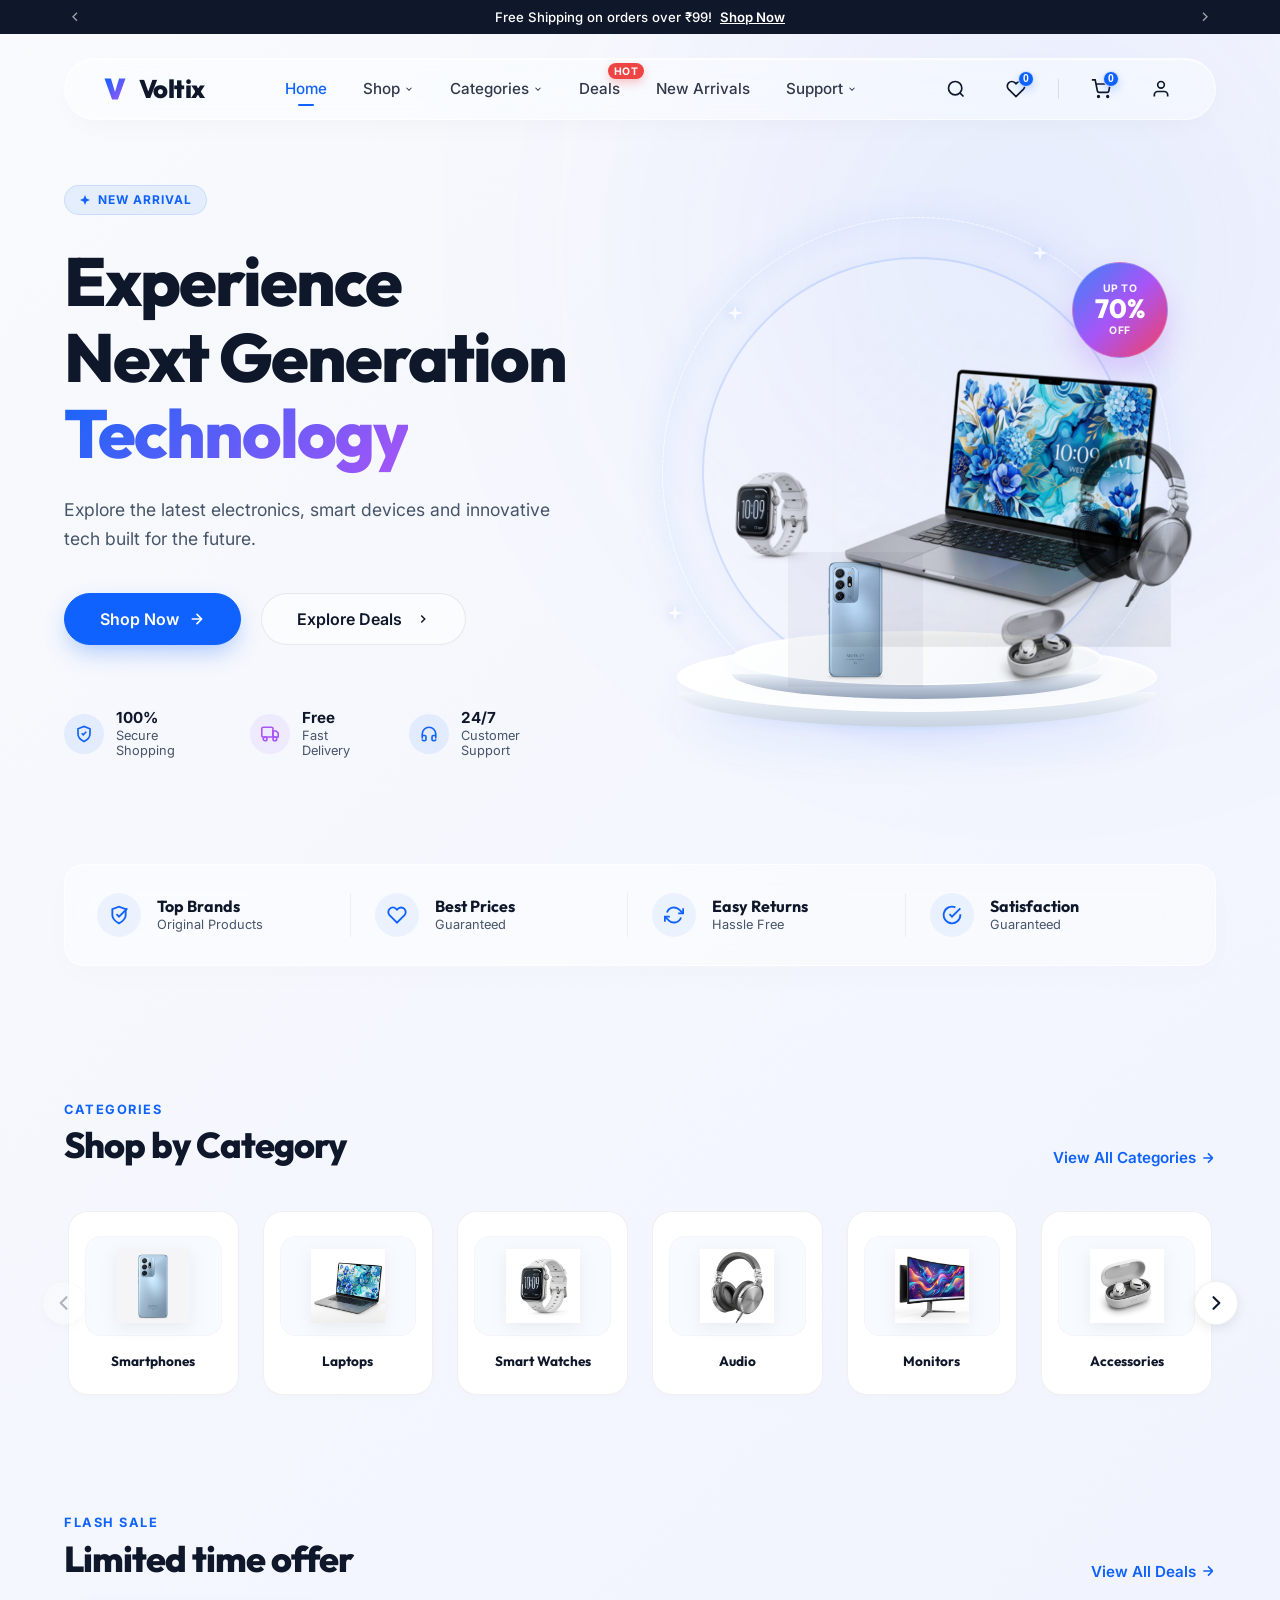
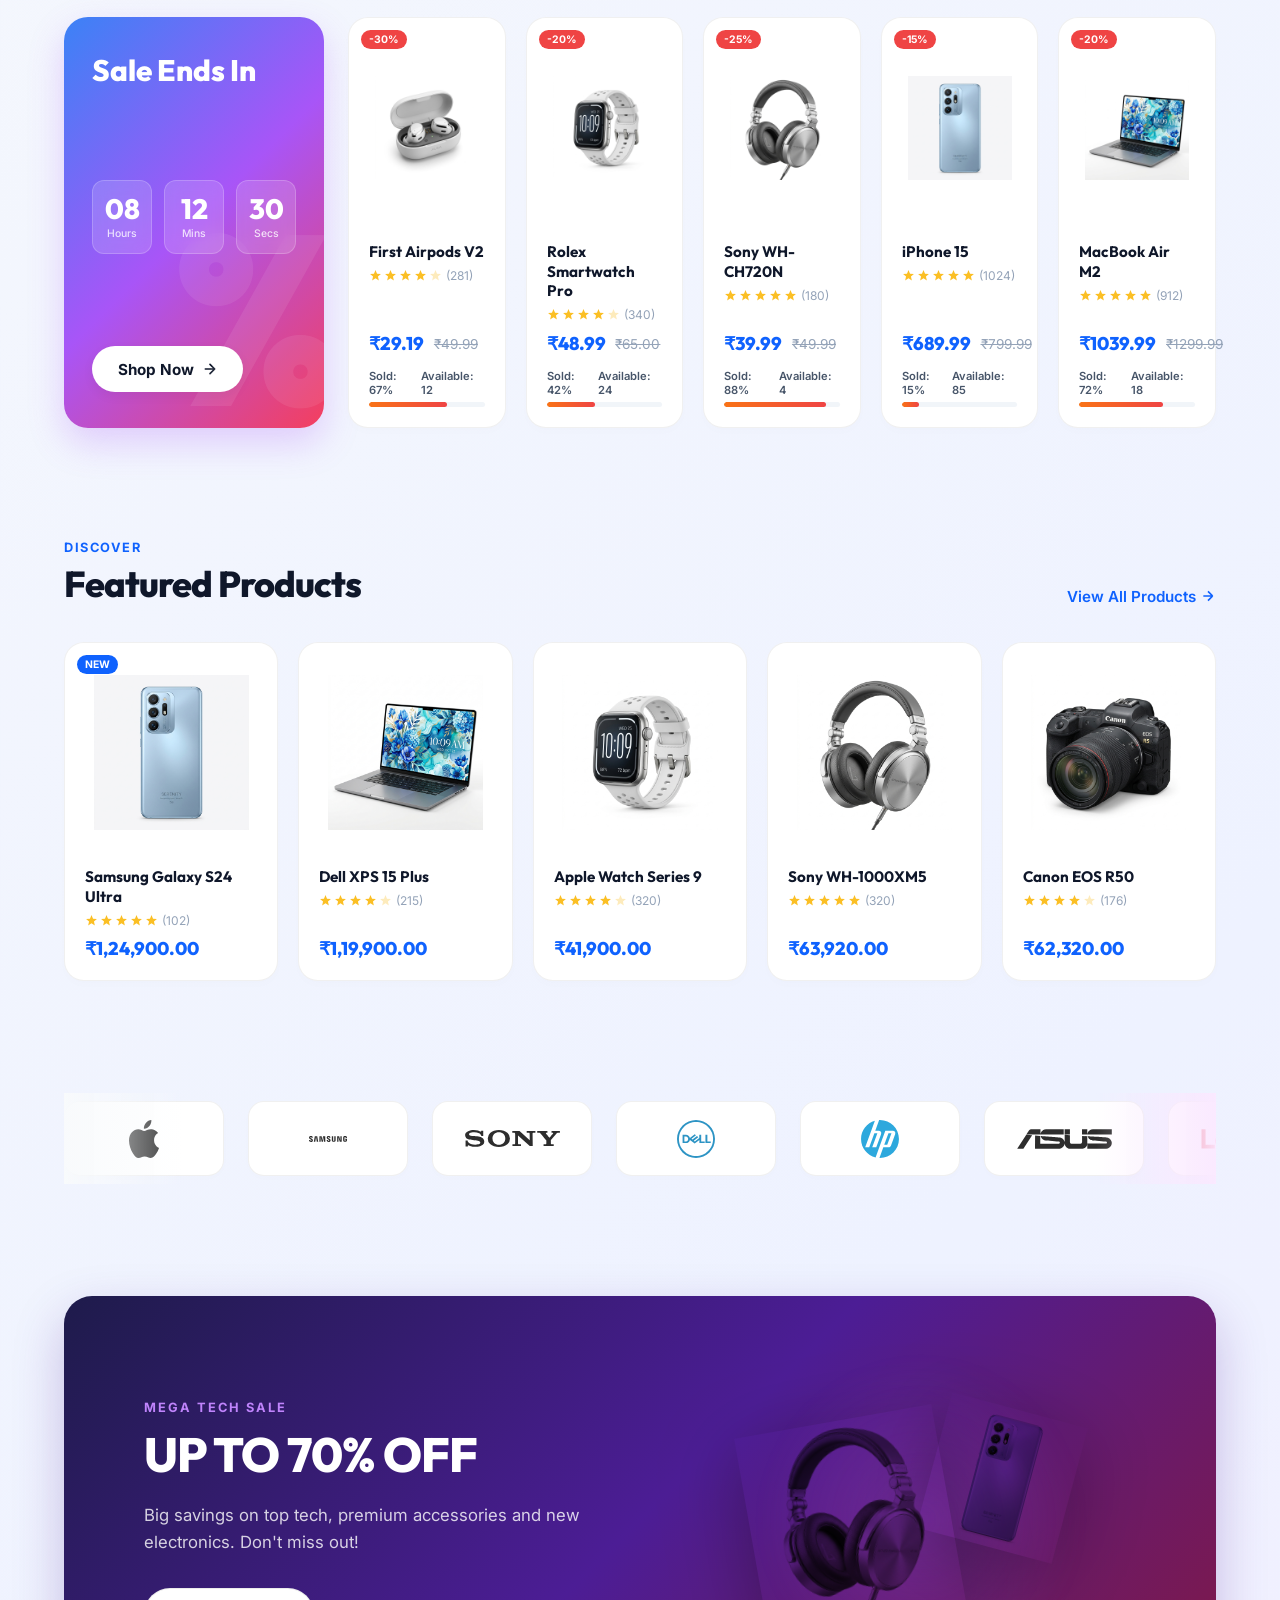
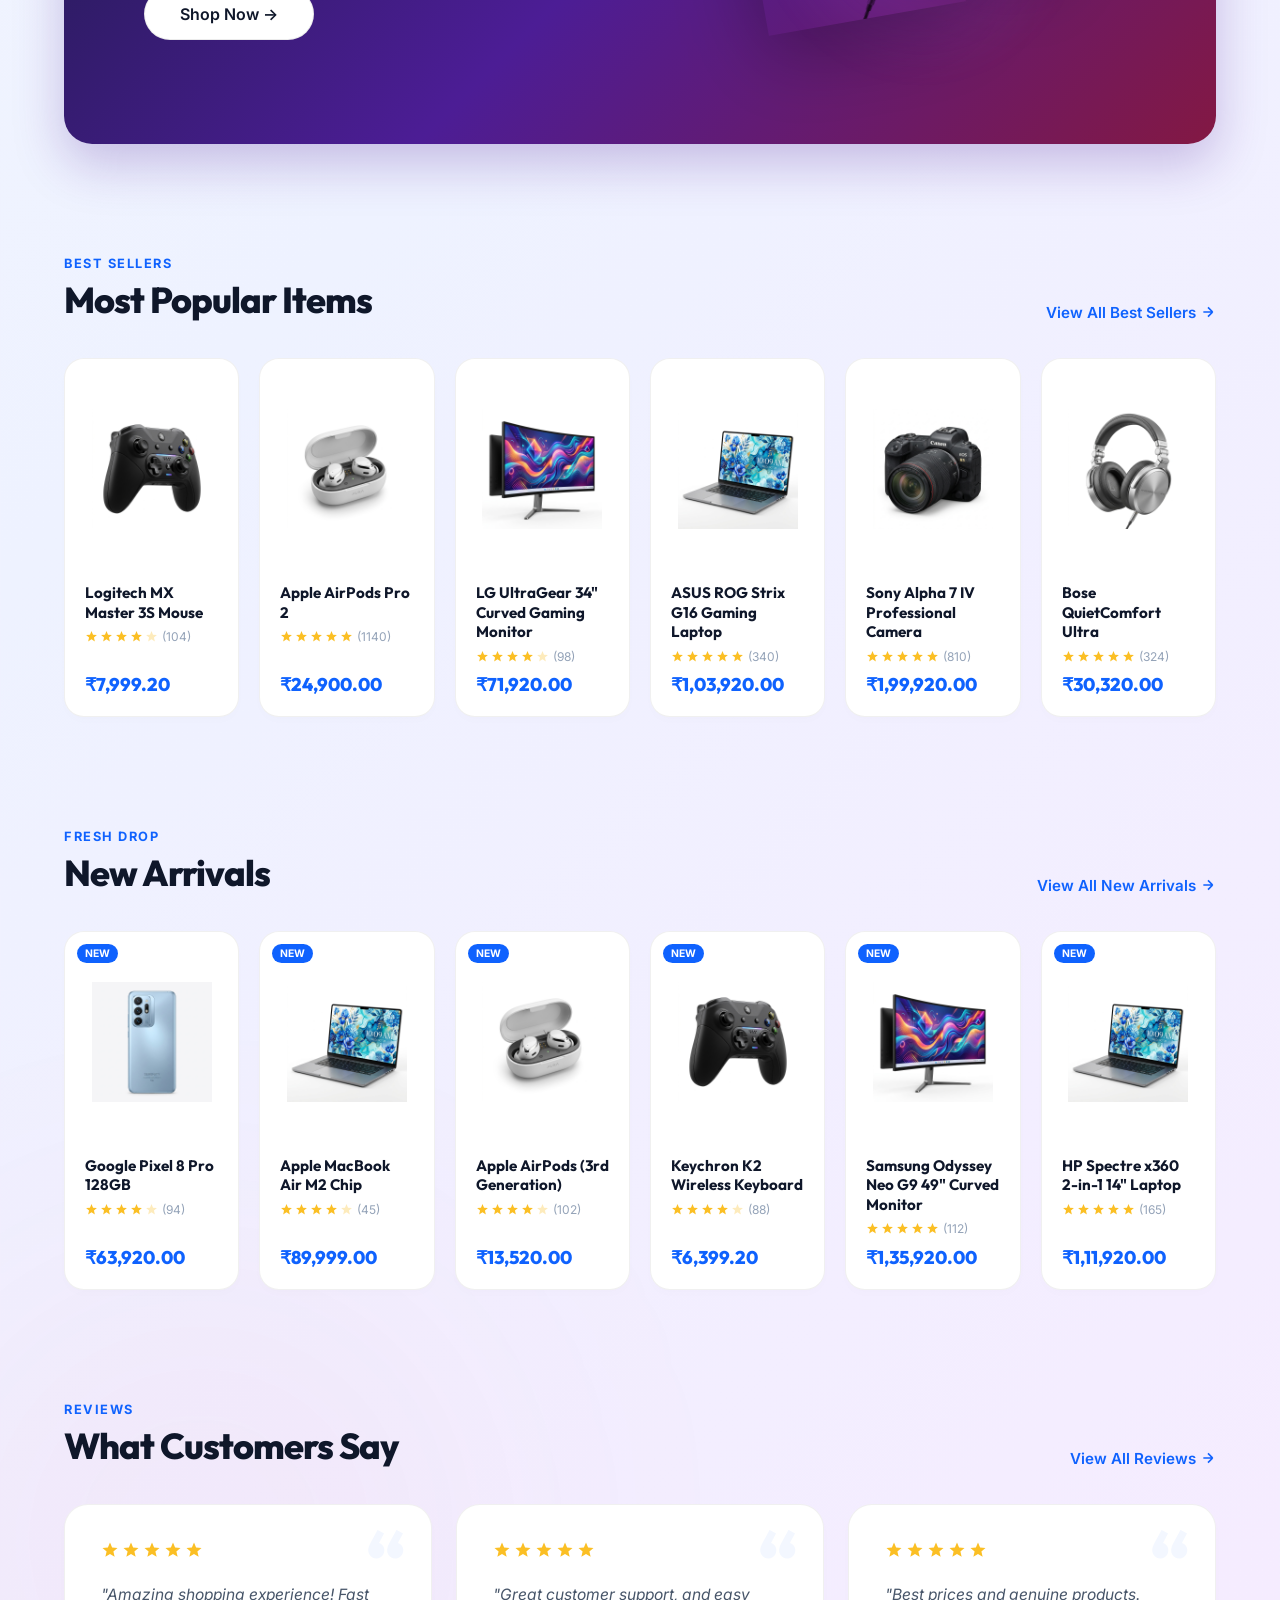
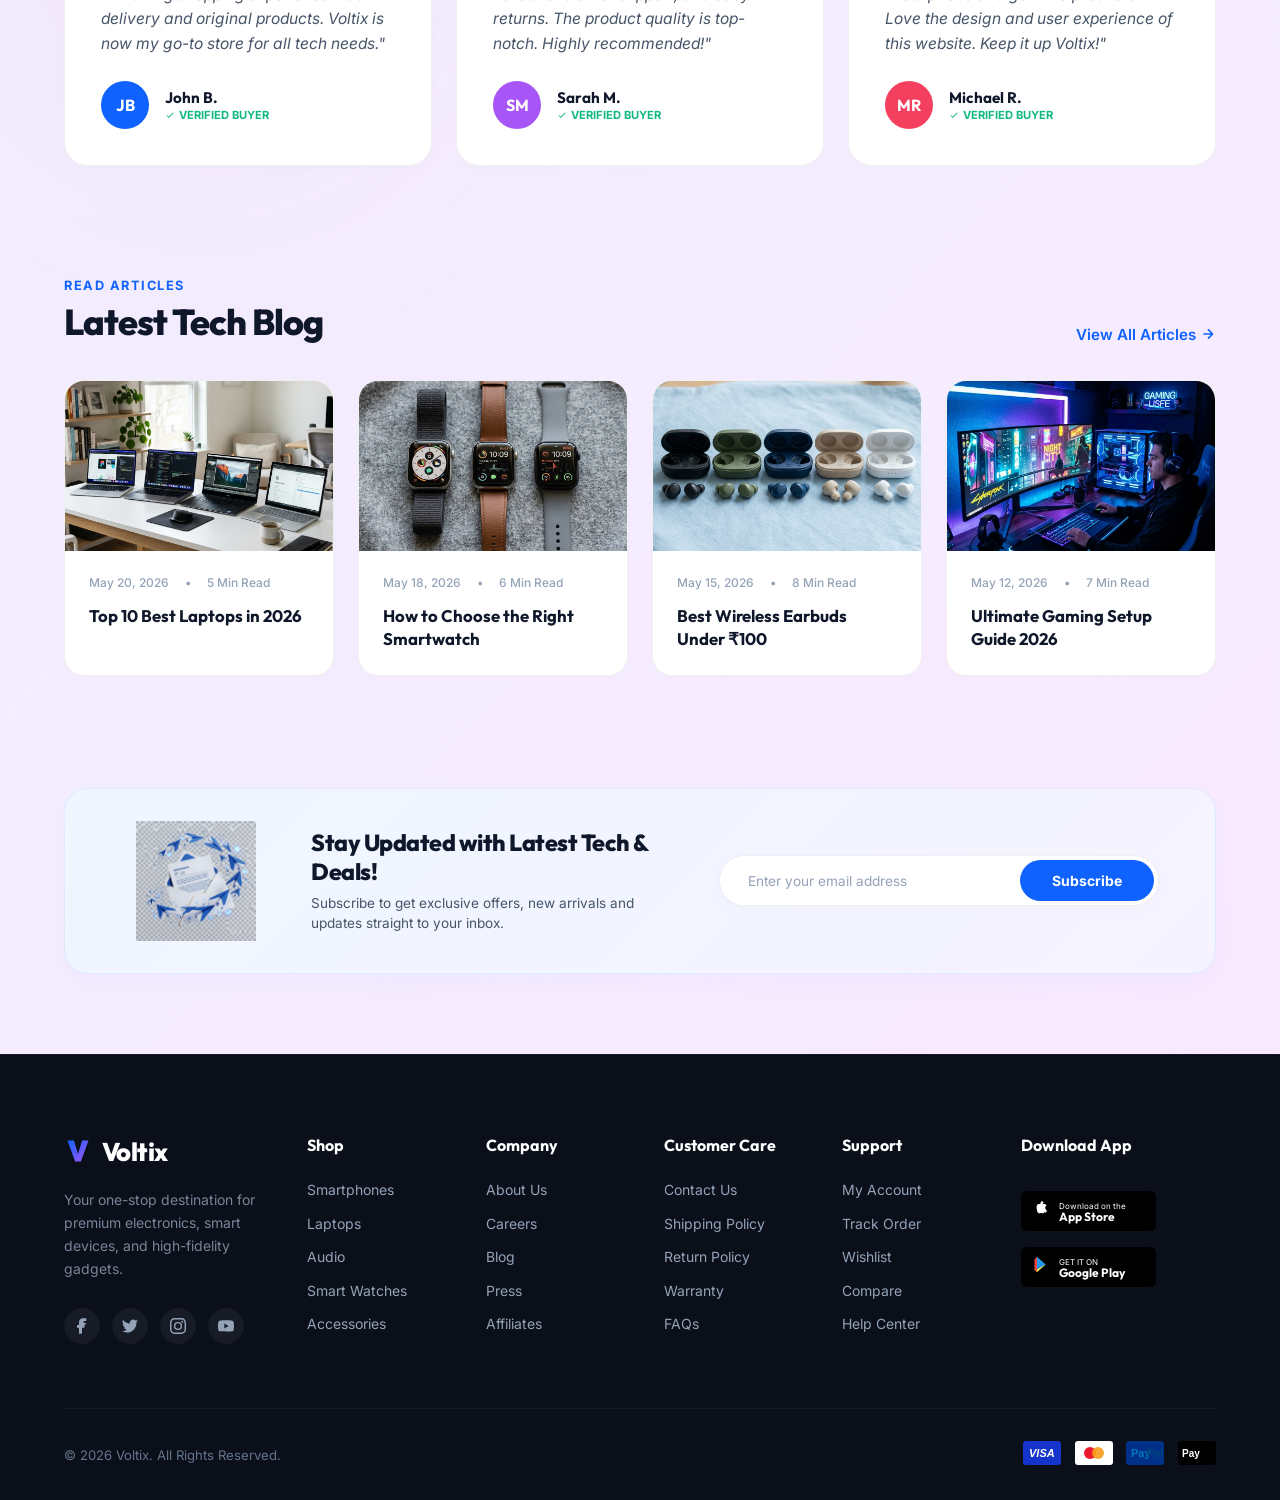
==== commit 3f069dd4: "Update website files" ====
--- a/index.html
+++ b/index.html
@@ -347,110 +347,89 @@
         </a>
       </div>
 
-      <div class="categories-grid">
-        <!-- Category items -->
-        <a href="shop.html?cat=smartphones" class="category-card">
-          <div class="category-icon-wrapper">
-            <svg viewBox="0 0 24 24">
-              <rect x="5" y="2" width="14" height="20" rx="2" stroke="currentColor" />
-              <line x1="12" y1="18" x2="12.01" y2="18" stroke-linecap="round" />
-            </svg>
-          </div>
-          <span class="category-title">Smartphones</span>
-        </a>
-
-        <a href="shop.html?cat=laptops" class="category-card">
-          <div class="category-icon-wrapper">
-            <svg viewBox="0 0 24 24">
-              <rect x="2" y="4" width="20" height="12" rx="2" stroke="currentColor" />
-              <line x1="2" y1="20" x2="22" y2="20" stroke="currentColor" />
-              <line x1="12" y1="16" x2="12" y2="20" stroke="currentColor" />
-            </svg>
-          </div>
-          <span class="category-title">Laptops</span>
-        </a>
-
-        <a href="shop.html?cat=smartwatches" class="category-card">
-          <div class="category-icon-wrapper">
-            <svg viewBox="0 0 24 24">
-              <circle cx="12" cy="12" r="7" stroke="currentColor" />
-              <rect x="9" y="1" width="6" height="4" stroke="currentColor" />
-              <rect x="9" y="19" width="6" height="4" stroke="currentColor" />
-            </svg>
-          </div>
-          <span class="category-title">Smart Watches</span>
-        </a>
-
-        <a href="shop.html?cat=audio" class="category-card">
-          <div class="category-icon-wrapper">
-            <svg viewBox="0 0 24 24">
-              <path d="M3 18v-6a9 9 0 0 1 18 0v6" stroke="currentColor" />
-              <path d="M21 19a2 2 0 0 1-2 2h-1a2 2 0 0 1-2-2v-3a2 2 0 0 1 2-2h3" stroke="currentColor" />
-              <path d="M3 19a2 2 0 0 0 2 2h1a2 2 0 0 0 2-2v-3a2 2 0 0 0-2-2H3" stroke="currentColor" />
-            </svg>
-          </div>
-          <span class="category-title">Audio</span>
-        </a>
-
-        <a href="shop.html?cat=monitors" class="category-card">
-          <div class="category-icon-wrapper">
-            <svg viewBox="0 0 24 24">
-              <rect x="2" y="3" width="20" height="13" rx="2" stroke="currentColor" />
-              <line x1="12" y1="16" x2="12" y2="21" stroke="currentColor" />
-              <line x1="7" y1="21" x2="17" y2="21" stroke="currentColor" />
-            </svg>
-          </div>
-          <span class="category-title">Monitors</span>
-        </a>
-
-        <a href="shop.html?cat=accessories" class="category-card">
-          <div class="category-icon-wrapper">
-            <svg viewBox="0 0 24 24">
-              <rect x="3" y="11" width="18" height="10" rx="2" stroke="currentColor" />
-              <line x1="7" y1="15" x2="7.01" y2="15" stroke-linecap="round" />
-              <line x1="12" y1="15" x2="12.01" y2="15" stroke-linecap="round" />
-              <line x1="17" y1="15" x2="17.01" y2="15" stroke-linecap="round" />
-              <line x1="7" y1="18" x2="17" y2="18" stroke="currentColor" />
-            </svg>
-          </div>
-          <span class="category-title">Accessories</span>
-        </a>
-
-        <a href="shop.html?cat=cameras" class="category-card">
-          <div class="category-icon-wrapper">
-            <svg viewBox="0 0 24 24">
-              <path d="M23 19a2 2 0 0 1-2 2H3a2 2 0 0 1-2-2V8a2 2 0 0 1 2-2h4l2-3h6l2 3h4a2 2 0 0 1 2 2z"
-                stroke="currentColor" />
-              <circle cx="12" cy="13" r="4" stroke="currentColor" />
-            </svg>
-          </div>
-          <span class="category-title">Cameras</span>
-        </a>
-
-        <a href="shop.html?cat=gaming" class="category-card">
-          <div class="category-icon-wrapper">
-            <svg viewBox="0 0 24 24">
-              <rect x="2" y="6" width="20" height="12" rx="3" stroke="currentColor" />
-              <line x1="6" y1="12" x2="10" y2="12" stroke="currentColor" />
-              <line x1="8" y1="10" x2="8" y2="14" stroke="currentColor" />
-              <circle cx="15.5" cy="12" r="1" fill="currentColor" />
-              <circle cx="18" cy="12" r="1" fill="currentColor" />
-            </svg>
-          </div>
-          <span class="category-title">Gaming</span>
-        </a>
-
-        <a href="shop.html" class="category-card">
-          <div class="category-icon-wrapper">
-            <svg viewBox="0 0 24 24">
-              <rect x="3" y="3" width="7" height="7" rx="1" stroke="currentColor" />
-              <rect x="14" y="3" width="7" height="7" rx="1" stroke="currentColor" />
-              <rect x="3" y="14" width="7" height="7" rx="1" stroke="currentColor" />
-              <rect x="14" y="14" width="7" height="7" rx="1" stroke="currentColor" />
-            </svg>
-          </div>
-          <span class="category-title">More</span>
-        </a>
+      <div class="categories-carousel-container">
+        <button class="carousel-nav-btn prev-btn" id="cat-prev-btn" aria-label="Previous Categories">
+          <svg viewBox="0 0 24 24" fill="none" stroke="currentColor" stroke-width="2.5">
+            <path d="M15 19l-7-7 7-7" stroke-linecap="round" stroke-linejoin="round" />
+          </svg>
+        </button>
+
+        <div class="categories-grid" id="categories-carousel-track">
+          <!-- Category items -->
+          <a href="shop.html?cat=smartphones" class="category-card">
+            <div class="category-image-wrapper">
+              <img class="category-img" src="assets/smartphone.png" alt="Smartphones">
+            </div>
+            <span class="category-title">Smartphones</span>
+          </a>
+
+          <a href="shop.html?cat=laptops" class="category-card">
+            <div class="category-image-wrapper">
+              <img class="category-img" src="assets/laptop.png" alt="Laptops">
+            </div>
+            <span class="category-title">Laptops</span>
+          </a>
+
+          <a href="shop.html?cat=smartwatches" class="category-card">
+            <div class="category-image-wrapper">
+              <img class="category-img" src="assets/smartwatch.png" alt="Smart Watches">
+            </div>
+            <span class="category-title">Smart Watches</span>
+          </a>
+
+          <a href="shop.html?cat=audio" class="category-card">
+            <div class="category-image-wrapper">
+              <img class="category-img" src="assets/headphones.png" alt="Audio">
+            </div>
+            <span class="category-title">Audio</span>
+          </a>
+
+          <a href="shop.html?cat=monitors" class="category-card">
+            <div class="category-image-wrapper">
+              <img class="category-img" src="assets/monitor.png" alt="Monitors">
+            </div>
+            <span class="category-title">Monitors</span>
+          </a>
+
+          <a href="shop.html?cat=accessories" class="category-card">
+            <div class="category-image-wrapper">
+              <img class="category-img" src="assets/earbuds.png" alt="Accessories">
+            </div>
+            <span class="category-title">Accessories</span>
+          </a>
+
+          <a href="shop.html?cat=cameras" class="category-card">
+            <div class="category-image-wrapper">
+              <img class="category-img" src="assets/camera.png" alt="Cameras">
+            </div>
+            <span class="category-title">Cameras</span>
+          </a>
+
+          <a href="shop.html?cat=gaming" class="category-card">
+            <div class="category-image-wrapper">
+              <img class="category-img" src="assets/controller.png" alt="Gaming">
+            </div>
+            <span class="category-title">Gaming</span>
+          </a>
+
+          <a href="shop.html" class="category-card">
+            <div class="category-image-wrapper">
+              <svg class="category-icon" viewBox="0 0 24 24" fill="none" stroke="currentColor" stroke-width="2.2">
+                <rect x="3" y="3" width="7" height="7" rx="1.5" />
+                <rect x="14" y="3" width="7" height="7" rx="1.5" />
+                <rect x="3" y="14" width="7" height="7" rx="1.5" />
+                <rect x="14" y="14" width="7" height="7" rx="1.5" />
+              </svg>
+            </div>
+            <span class="category-title">More</span>
+          </a>
+        </div>
+
+        <button class="carousel-nav-btn next-btn" id="cat-next-btn" aria-label="Next Categories">
+          <svg viewBox="0 0 24 24" fill="none" stroke="currentColor" stroke-width="2.5">
+            <path d="M9 5l7 7-7 7" stroke-linecap="round" stroke-linejoin="round" />
+          </svg>
+        </button>
       </div>
     </section>
 
@@ -1038,50 +1017,74 @@
 
     <!-- 6. Top Brands Section -->
     <section class="brands-section">
-      <div class="brands-slider">
-        <!-- Brand Apple -->
-        <div class="brand-logo-card brand-apple">
-          <svg viewBox="0 0 24 24" xmlns="http://www.w3.org/2000/svg">
-            <path
-              d="M18.71 19.5c-.83 1.24-1.71 2.45-3.05 2.47-1.34.03-1.77-.79-3.29-.79-1.53 0-2 .77-3.27.82-1.31.05-2.3-1.32-3.14-2.53C4.25 17 2.94 12.45 4.7 9.39c.87-1.52 2.43-2.48 4.12-2.51 1.28-.02 2.5.87 3.29.87.78 0 2.26-1.07 3.81-.91.65.03 2.47.26 3.64 1.98-.09.06-2.17 1.28-2.15 3.81.03 3.02 2.65 4.03 2.68 4.04-.03.07-.42 1.44-1.38 2.83M15.97 4.17c.66-.81 1.11-1.93.99-3.06-1 .04-2.22.67-2.94 1.5-.64.73-1.2 1.87-1.05 2.99 1.11.09 2.25-.56 2.98-1.43z" />
-          </svg>
-        </div>
-        <!-- Brand Samsung -->
-        <div class="brand-logo-card brand-samsung">
-          <svg viewBox="0 0 100 24" xmlns="http://www.w3.org/2000/svg"><text x="0" y="18"
-              font-family="var(--font-heading)" font-weight="800" font-size="18"
-              letter-spacing="-1">SAMSUNG</text></svg>
-        </div>
-        <!-- Brand Sony -->
-        <div class="brand-logo-card brand-sony">
-          <svg viewBox="0 0 100 24" xmlns="http://www.w3.org/2000/svg"><text x="0" y="18"
-              font-family="var(--font-heading)" font-weight="900" font-size="20" letter-spacing="1">SONY</text></svg>
-        </div>
-        <!-- Brand Dell -->
-        <div class="brand-logo-card brand-dell">
-          <svg viewBox="0 0 100 24" xmlns="http://www.w3.org/2000/svg"><text x="0" y="18"
-              font-family="var(--font-heading)" font-weight="800" font-size="18" letter-spacing="-0.5">DELL</text></svg>
-        </div>
-        <!-- Brand HP -->
-        <div class="brand-logo-card brand-hp">
-          <svg viewBox="0 0 100 24" xmlns="http://www.w3.org/2000/svg"><text x="15" y="18"
-              font-family="var(--font-heading)" font-weight="800" font-size="22" letter-spacing="2">hp</text></svg>
-        </div>
-        <!-- Brand Asus -->
-        <div class="brand-logo-card brand-asus">
-          <svg viewBox="0 0 100 24" xmlns="http://www.w3.org/2000/svg"><text x="0" y="18"
-              font-family="var(--font-heading)" font-weight="800" font-size="18" font-style="italic"
-              letter-spacing="0">ASUS</text></svg>
-        </div>
-        <!-- Brand Lenovo -->
-        <div class="brand-logo-card brand-lenovo">
-          <svg viewBox="0 0 100 24" xmlns="http://www.w3.org/2000/svg"><text x="0" y="18"
-              font-family="var(--font-heading)" font-weight="700" font-size="18">lenovo</text></svg>
-        </div>
-        <!-- Brand Logitech -->
-        <div class="brand-logo-card brand-logitech">
-          <svg viewBox="0 0 100 24" xmlns="http://www.w3.org/2000/svg"><text x="0" y="18" font-family="var(--font-body)"
-              font-weight="700" font-size="16" letter-spacing="-0.5">logitech</text></svg>
+      <div class="brands-marquee">
+        <div class="brands-marquee-track">
+          <!-- Brand Apple -->
+          <div class="brand-logo-card brand-apple">
+            <img class="brand-logo-img" src="assets/logo_apple.svg" alt="Apple">
+          </div>
+          <!-- Brand Samsung -->
+          <div class="brand-logo-card brand-samsung">
+            <img class="brand-logo-img" src="assets/logo_samsung.svg" alt="Samsung">
+          </div>
+          <!-- Brand Sony -->
+          <div class="brand-logo-card brand-sony">
+            <img class="brand-logo-img" src="assets/logo_sony.svg" alt="Sony">
+          </div>
+          <!-- Brand Dell -->
+          <div class="brand-logo-card brand-dell">
+            <img class="brand-logo-img" src="assets/logo_dell.svg" alt="Dell">
+          </div>
+          <!-- Brand HP -->
+          <div class="brand-logo-card brand-hp">
+            <img class="brand-logo-img" src="assets/logo_hp.svg" alt="HP">
+          </div>
+          <!-- Brand Asus -->
+          <div class="brand-logo-card brand-asus">
+            <img class="brand-logo-img" src="assets/logo_asus.svg" alt="Asus">
+          </div>
+          <!-- Brand Lenovo -->
+          <div class="brand-logo-card brand-lenovo">
+            <img class="brand-logo-img" src="assets/logo_lenovo.svg" alt="Lenovo">
+          </div>
+          <!-- Brand Logitech -->
+          <div class="brand-logo-card brand-logitech">
+            <img class="brand-logo-img" src="assets/logo_logitech.svg" alt="Logitech">
+          </div>
+
+          <!-- Duplicate Set for Seamless Loop -->
+          <!-- Brand Apple -->
+          <div class="brand-logo-card brand-apple">
+            <img class="brand-logo-img" src="assets/logo_apple.svg" alt="Apple">
+          </div>
+          <!-- Brand Samsung -->
+          <div class="brand-logo-card brand-samsung">
+            <img class="brand-logo-img" src="assets/logo_samsung.svg" alt="Samsung">
+          </div>
+          <!-- Brand Sony -->
+          <div class="brand-logo-card brand-sony">
+            <img class="brand-logo-img" src="assets/logo_sony.svg" alt="Sony">
+          </div>
+          <!-- Brand Dell -->
+          <div class="brand-logo-card brand-dell">
+            <img class="brand-logo-img" src="assets/logo_dell.svg" alt="Dell">
+          </div>
+          <!-- Brand HP -->
+          <div class="brand-logo-card brand-hp">
+            <img class="brand-logo-img" src="assets/logo_hp.svg" alt="HP">
+          </div>
+          <!-- Brand Asus -->
+          <div class="brand-logo-card brand-asus">
+            <img class="brand-logo-img" src="assets/logo_asus.svg" alt="Asus">
+          </div>
+          <!-- Brand Lenovo -->
+          <div class="brand-logo-card brand-lenovo">
+            <img class="brand-logo-img" src="assets/logo_lenovo.svg" alt="Lenovo">
+          </div>
+          <!-- Brand Logitech -->
+          <div class="brand-logo-card brand-logitech">
+            <img class="brand-logo-img" src="assets/logo_logitech.svg" alt="Logitech">
+          </div>
         </div>
       </div>
     </section>
@@ -2187,6 +2190,44 @@
     }
 
     document.addEventListener("DOMContentLoaded", () => {
+      // ── Categories Carousel Logic ──────────────────────────────────────
+      const catTrack = document.getElementById('categories-carousel-track');
+      const catPrevBtn = document.getElementById('cat-prev-btn');
+      const catNextBtn = document.getElementById('cat-next-btn');
+
+      if (catTrack && catPrevBtn && catNextBtn) {
+        const getScrollAmount = () => {
+          const firstCard = catTrack.querySelector('.category-card');
+          if (firstCard) {
+            return (firstCard.getBoundingClientRect().width + 24) * 2; // Scroll 2 cards at a time
+          }
+          return 300;
+        };
+
+        catPrevBtn.addEventListener('click', () => {
+          catTrack.scrollBy({ left: -getScrollAmount(), behavior: 'smooth' });
+        });
+
+        catNextBtn.addEventListener('click', () => {
+          catTrack.scrollBy({ left: getScrollAmount(), behavior: 'smooth' });
+        });
+
+        const toggleButtons = () => {
+          const scrollLeft = catTrack.scrollLeft;
+          const maxScrollLeft = catTrack.scrollWidth - catTrack.clientWidth;
+          
+          catPrevBtn.style.opacity = scrollLeft <= 10 ? '0.3' : '1';
+          catPrevBtn.style.pointerEvents = scrollLeft <= 10 ? 'none' : 'auto';
+          
+          catNextBtn.style.opacity = scrollLeft >= maxScrollLeft - 10 ? '0.3' : '1';
+          catNextBtn.style.pointerEvents = scrollLeft >= maxScrollLeft - 10 ? 'none' : 'auto';
+        };
+
+        catTrack.addEventListener('scroll', toggleButtons);
+        setTimeout(toggleButtons, 200);
+        window.addEventListener('resize', toggleButtons);
+      }
+
       // 1. Initialize Active Countdown Timer (08h 12m 35s initial value)
       let totalSeconds = (8 * 3600) + (12 * 60) + 35;
 
@@ -2213,10 +2254,12 @@
       // 2. Back to Top Button Visibility and Scroll Trigger
       const backToTopBtn = document.getElementById('btn-back-to-top');
       window.addEventListener('scroll', () => {
-        if (window.scrollY > 400) {
-          backToTopBtn.classList.add('active');
-        } else {
-          backToTopBtn.classList.remove('active');
+        if (backToTopBtn) {
+          if (window.scrollY > 400) {
+            backToTopBtn.classList.add('active');
+          } else {
+            backToTopBtn.classList.remove('active');
+          }
         }
       });
 
--- a/style.css
+++ b/style.css
@@ -355,6 +355,7 @@
   align-items: center;
   gap: 3rem;
   padding: 2.5rem 0 3.5rem;
+  min-height: 80vh;
 }
 
 .hero-content {
@@ -818,13 +819,28 @@
   padding: 5rem 0 3.5rem;
 }
 
+.categories-carousel-container {
+  position: relative;
+  width: 100%;
+}
+
 .categories-grid {
-  display: grid;
-  grid-template-columns: repeat(9, 1fr);
-  gap: 1.25rem;
+  display: flex;
+  overflow-x: auto;
+  gap: 1.5rem;
+  scroll-behavior: smooth;
+  scrollbar-width: none;
+  -webkit-overflow-scrolling: touch;
+  padding: 0.5rem 0.25rem;
+}
+
+.categories-grid::-webkit-scrollbar {
+  display: none;
 }
 
 .category-card {
+  flex: 0 0 calc((100% - (5 * 1.5rem)) / 6); /* Shows exactly 6 items on desktop */
+  min-width: 160px;
   background: var(--white);
   border: 1px solid var(--border-light);
   border-radius: 20px;
@@ -845,29 +861,45 @@
   border-color: rgba(15, 98, 254, 0.15);
 }
 
-.category-icon-wrapper {
-  width: 58px;
-  height: 58px;
-  border-radius: 50%;
-  background: rgba(15, 98, 254, 0.04);
+.category-image-wrapper {
+  width: 100%;
+  height: 100px;
+  border-radius: 16px;
+  background: rgba(15, 98, 254, 0.03);
   display: flex;
   align-items: center;
   justify-content: center;
-  color: var(--text-dark);
-  transition: background-color var(--transition-fast), color var(--transition-fast);
-}
-
-.category-card:hover .category-icon-wrapper {
-  background-color: var(--primary);
-  color: var(--white);
-}
-
-.category-icon-wrapper svg {
-  width: 26px;
-  height: 26px;
-  fill: none;
-  stroke: currentColor;
-  stroke-width: 1.75;
+  padding: 0.75rem;
+  transition: all var(--transition-normal);
+  border: 1px solid rgba(0, 0, 0, 0.02);
+}
+
+.category-img {
+  max-width: 100%;
+  max-height: 100%;
+  object-fit: contain;
+  transition: transform var(--transition-normal);
+  filter: drop-shadow(0 4px 8px rgba(0, 0, 0, 0.06));
+}
+
+.category-card:hover .category-image-wrapper {
+  background: rgba(15, 98, 254, 0.08);
+  border-color: rgba(15, 98, 254, 0.15);
+}
+
+.category-card:hover .category-img {
+  transform: scale(1.1) translateY(-3px);
+}
+
+.category-icon {
+  width: 32px;
+  height: 32px;
+  color: var(--primary);
+  transition: transform var(--transition-normal), color var(--transition-fast);
+}
+
+.category-card:hover .category-icon {
+  transform: scale(1.1) translateY(-3px);
 }
 
 .category-title {
@@ -876,6 +908,73 @@
   font-weight: 700;
   color: var(--text-dark);
   text-align: center;
+}
+
+/* Carousel Nav Buttons */
+.carousel-nav-btn {
+  position: absolute;
+  top: 50%;
+  transform: translateY(-50%);
+  width: 44px;
+  height: 44px;
+  border-radius: 50%;
+  background: var(--white);
+  border: 1px solid var(--border-light);
+  color: var(--text-dark);
+  display: flex;
+  align-items: center;
+  justify-content: center;
+  cursor: pointer;
+  z-index: 10;
+  box-shadow: 0 4px 12px rgba(0, 0, 0, 0.08);
+  transition: all var(--transition-fast);
+}
+
+.carousel-nav-btn:hover {
+  background: var(--primary);
+  color: var(--white);
+  border-color: var(--primary);
+  box-shadow: 0 6px 16px rgba(15, 98, 254, 0.25);
+}
+
+.carousel-nav-btn.prev-btn {
+  left: -22px;
+}
+
+.carousel-nav-btn.next-btn {
+  right: -22px;
+}
+
+.carousel-nav-btn svg {
+  width: 20px;
+  height: 20px;
+}
+
+@media (max-width: 1200px) {
+  .category-card {
+    flex: 0 0 calc((100% - (4 * 1.5rem)) / 5); /* 5 items */
+  }
+}
+
+@media (max-width: 991px) {
+  .category-card {
+    flex: 0 0 calc((100% - (3 * 1.5rem)) / 4); /* 4 items */
+  }
+  .carousel-nav-btn {
+    display: none;
+  }
+}
+
+@media (max-width: 768px) {
+  .category-card {
+    flex: 0 0 calc((100% - (2 * 1.25rem)) / 3); /* 3 items */
+    gap: 0.75rem;
+    padding: 1.25rem 0.75rem;
+  }
+  .category-image-wrapper {
+    height: 80px;
+    padding: 0.5rem;
+  }
 }
 
 /* 4. FLASH SALE & GENERAL PRODUCT CARD */
@@ -1001,7 +1100,7 @@
 /* Product Carousel Grid */
 .products-carousel-grid {
   display: grid;
-  grid-template-columns: repeat(5, 1fr);
+  grid-template-columns: repeat(5, minmax(0, 1fr));
   gap: 1.25rem;
 }
 
@@ -1218,13 +1317,13 @@
 
 .products-grid-5 {
   display: grid;
-  grid-template-columns: repeat(5, 1fr);
+  grid-template-columns: repeat(5, minmax(0, 1fr));
   gap: 1.25rem;
 }
 
 .products-grid-6 {
   display: grid;
-  grid-template-columns: repeat(6, 1fr);
+  grid-template-columns: repeat(6, minmax(0, 1fr));
   gap: 1.25rem;
 }
 
@@ -1232,25 +1331,63 @@
 .brands-section {
   padding: 3.5rem 0;
   width: 100%;
-}
-
-.brands-slider {
-  display: flex;
-  align-items: center;
-  justify-content: space-between;
-  gap: 1.25rem;
-  overflow-x: auto;
+  overflow: hidden;
+}
+
+.brands-marquee {
+  display: flex;
+  overflow: hidden;
+  white-space: nowrap;
+  width: 100%;
+  position: relative;
   padding: 0.5rem 0;
 }
 
-.brands-slider::-webkit-scrollbar {
-  display: none;
+/* Gradient fade overlays for edges */
+.brands-marquee::before,
+.brands-marquee::after {
+  content: "";
+  position: absolute;
+  top: 0;
+  width: 120px;
+  height: 100%;
+  z-index: 2;
+  pointer-events: none;
+}
+
+.brands-marquee::before {
+  left: 0;
+  background: linear-gradient(to right, rgba(248, 250, 252, 0.95) 0%, rgba(248, 250, 252, 0) 100%);
+}
+
+.brands-marquee::after {
+  right: 0;
+  background: linear-gradient(to left, rgba(250, 232, 255, 0.95) 0%, rgba(250, 232, 255, 0) 100%);
+}
+
+.brands-marquee-track {
+  display: flex;
+  width: max-content;
+  animation: marquee 28s linear infinite;
+  gap: 1.5rem;
+}
+
+.brands-marquee:hover .brands-marquee-track {
+  animation-play-state: paused;
+}
+
+@keyframes marquee {
+  0% {
+    transform: translateX(0);
+  }
+  100% {
+    transform: translateX(-50%);
+  }
 }
 
 .brand-logo-card {
-  flex: 1;
-  min-width: 130px;
-  height: 70px;
+  flex: 0 0 160px;
+  height: 75px;
   background-color: var(--white);
   border: 1px solid var(--border-light);
   border-radius: 16px;
@@ -1263,31 +1400,23 @@
 }
 
 .brand-logo-card:hover {
-  transform: translateY(-3px);
-  box-shadow: 0 8px 20px rgba(0, 0, 0, 0.04);
-  border-color: rgba(0, 0, 0, 0.1);
-}
-
-.brand-logo-card svg {
-  max-width: 80px;
-  max-height: 35px;
-  fill: #64748b;
-  transition: fill var(--transition-fast);
-}
-
-.brand-logo-card:hover svg {
-  fill: var(--text-dark);
-}
-
-/* Special logo colors on hover */
-.brand-logo-card.brand-apple:hover svg { fill: #000000; }
-.brand-logo-card.brand-samsung:hover svg { fill: #074da1; }
-.brand-logo-card.brand-sony:hover svg { fill: #000000; }
-.brand-logo-card.brand-dell:hover svg { fill: #007db8; }
-.brand-logo-card.brand-hp:hover svg { fill: #0096d6; }
-.brand-logo-card.brand-asus:hover svg { fill: #00539b; }
-.brand-logo-card.brand-lenovo:hover svg { fill: #e21b22; }
-.brand-logo-card.brand-logitech:hover svg { fill: #00b0f0; }
+  transform: translateY(-4px);
+  box-shadow: 0 8px 20px rgba(15, 98, 254, 0.06);
+  border-color: rgba(15, 98, 254, 0.12);
+}
+
+.brand-logo-card img {
+  max-width: 95px;
+  max-height: 38px;
+  object-fit: contain;
+  opacity: 0.82;
+  transition: all var(--transition-normal);
+}
+
+.brand-logo-card:hover img {
+  opacity: 1;
+  transform: scale(1.06);
+}
 
 /* 7. MEGA TECH SALE BANNER */
 .mega-banner-section {
@@ -1903,9 +2032,9 @@
   
   .categories-grid { grid-template-columns: repeat(6, 1fr); }
   .flash-sale-grid { grid-template-columns: 1.5fr 3.5fr; }
-  .products-carousel-grid { grid-template-columns: repeat(3, 1fr); }
-  .products-grid-5 { grid-template-columns: repeat(3, 1fr); }
-  .products-grid-6 { grid-template-columns: repeat(3, 1fr); }
+  .products-carousel-grid { grid-template-columns: repeat(3, minmax(0, 1fr)); }
+  .products-grid-5 { grid-template-columns: repeat(3, minmax(0, 1fr)); }
+  .products-grid-6 { grid-template-columns: repeat(3, minmax(0, 1fr)); }
   .blog-grid { grid-template-columns: repeat(2, 1fr); }
   
   .footer-top { grid-template-columns: repeat(2, 1fr); gap: 2rem; }
@@ -1964,9 +2093,9 @@
   .discount-tag .percent { font-size: 1.4rem; }
   
   .categories-grid { grid-template-columns: repeat(3, 1fr); }
-  .products-carousel-grid { grid-template-columns: repeat(2, 1fr); }
-  .products-grid-5 { grid-template-columns: repeat(2, 1fr); }
-  .products-grid-6 { grid-template-columns: repeat(2, 1fr); }
+  .products-carousel-grid { grid-template-columns: repeat(2, minmax(0, 1fr)); }
+  .products-grid-5 { grid-template-columns: repeat(2, minmax(0, 1fr)); }
+  .products-grid-6 { grid-template-columns: repeat(2, minmax(0, 1fr)); }
   .testimonials-grid { grid-template-columns: 1fr; }
   .blog-grid { grid-template-columns: 1fr; }
   
@@ -3816,6 +3945,27 @@
   width: 22px;
   height: 22px;
   fill: currentColor;
+}
+
+.brand-logo-image {
+  height: 32px;
+  width: 100%;
+  display: flex;
+  align-items: center;
+  justify-content: center;
+}
+
+.brand-logo-image img {
+  max-width: 95px;
+  max-height: 32px;
+  object-fit: contain;
+  opacity: 0.85;
+  transition: all var(--transition-normal);
+}
+
+.brand-card:hover .brand-logo-image img {
+  opacity: 1;
+  transform: scale(1.05);
 }
 
 .brand-card-name {
@@ -4642,30 +4792,22 @@
     background: #ffffff;
     gap: 0.4rem;
   }
-  .category-img-wrapper {
+  .category-image-wrapper {
     width: 40px;
     height: 40px;
     margin: 0 auto;
     display: flex;
     align-items: center;
     justify-content: center;
-  }
-  .category-img-wrapper img {
+    border-radius: 8px;
+    background: transparent;
+    padding: 0;
+    border: none;
+  }
+  .category-image-wrapper img {
     max-width: 100%;
     max-height: 100%;
     object-fit: contain;
-  }
-  .category-icon-wrapper {
-    width: 40px;
-    height: 40px;
-    margin: 0 auto;
-    display: flex;
-    align-items: center;
-    justify-content: center;
-  }
-  .category-icon-wrapper svg {
-    width: 22px;
-    height: 22px;
   }
   .category-title {
     font-size: 0.65rem;
@@ -4874,22 +5016,23 @@
   .brands-section {
     padding: 1.5rem 0;
   }
-  .brands-slider {
+  .brands-marquee {
     display: flex !important;
-    overflow-x: auto !important;
-    scrollbar-width: none;
-    -webkit-overflow-scrolling: touch;
-    gap: 0.75rem;
-    padding: 0.25rem 1rem;
+    overflow: hidden !important;
+    padding: 0.25rem 0;
     margin: 0 -1.5rem;
-    animation: none !important;
-  }
-  .brands-slider::-webkit-scrollbar {
-    display: none;
+  }
+  .brands-marquee::before,
+  .brands-marquee::after {
+    width: 60px;
+  }
+  .brands-marquee-track {
+    animation: marquee 20s linear infinite;
+    gap: 1rem;
   }
   .brand-logo-card {
-    flex: 0 0 80px !important;
-    height: 48px !important;
+    flex: 0 0 110px !important;
+    height: 52px !important;
     padding: 0.5rem !important;
     background: #ffffff;
     border-radius: 10px;
@@ -4898,6 +5041,10 @@
     align-items: center;
     justify-content: center;
   }
+  .brand-logo-card img {
+    max-width: 65px;
+    max-height: 24px;
+  }
 
   /* Mega Banner Section */
   .mega-banner-section {
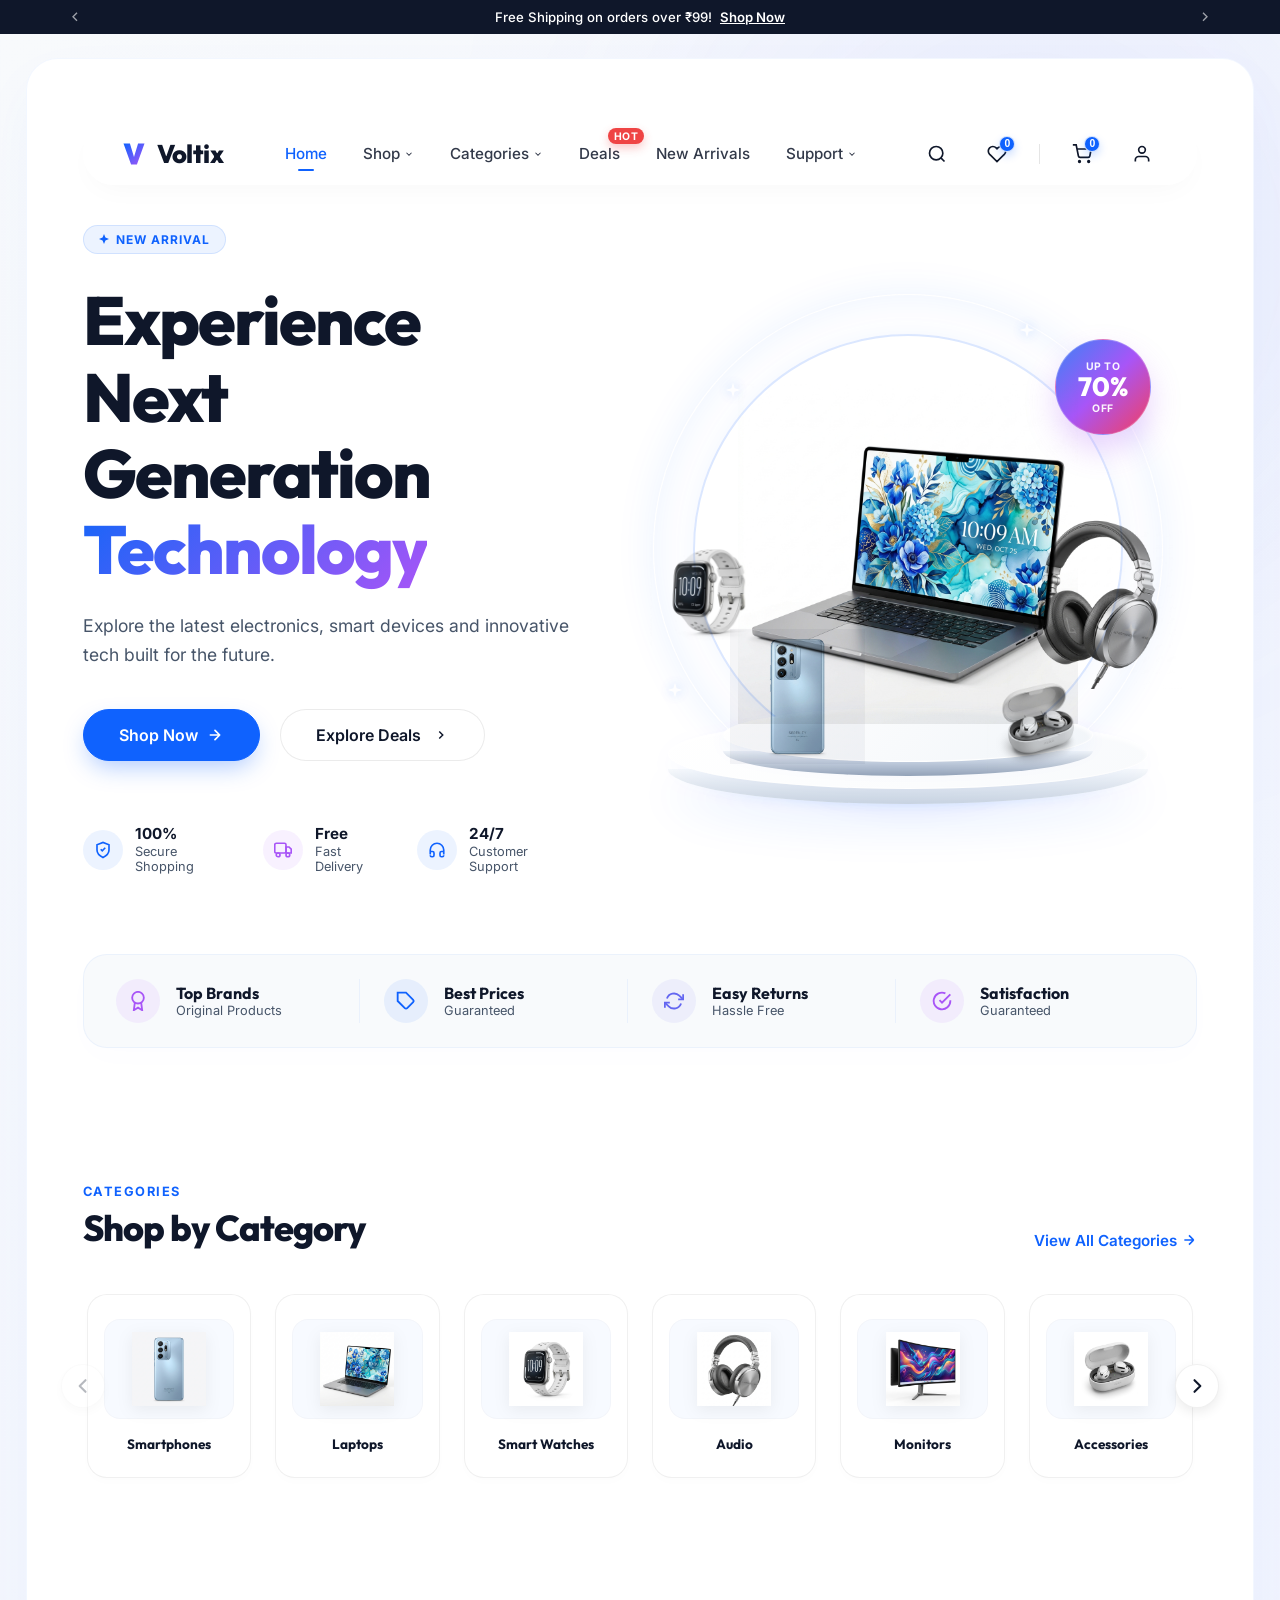
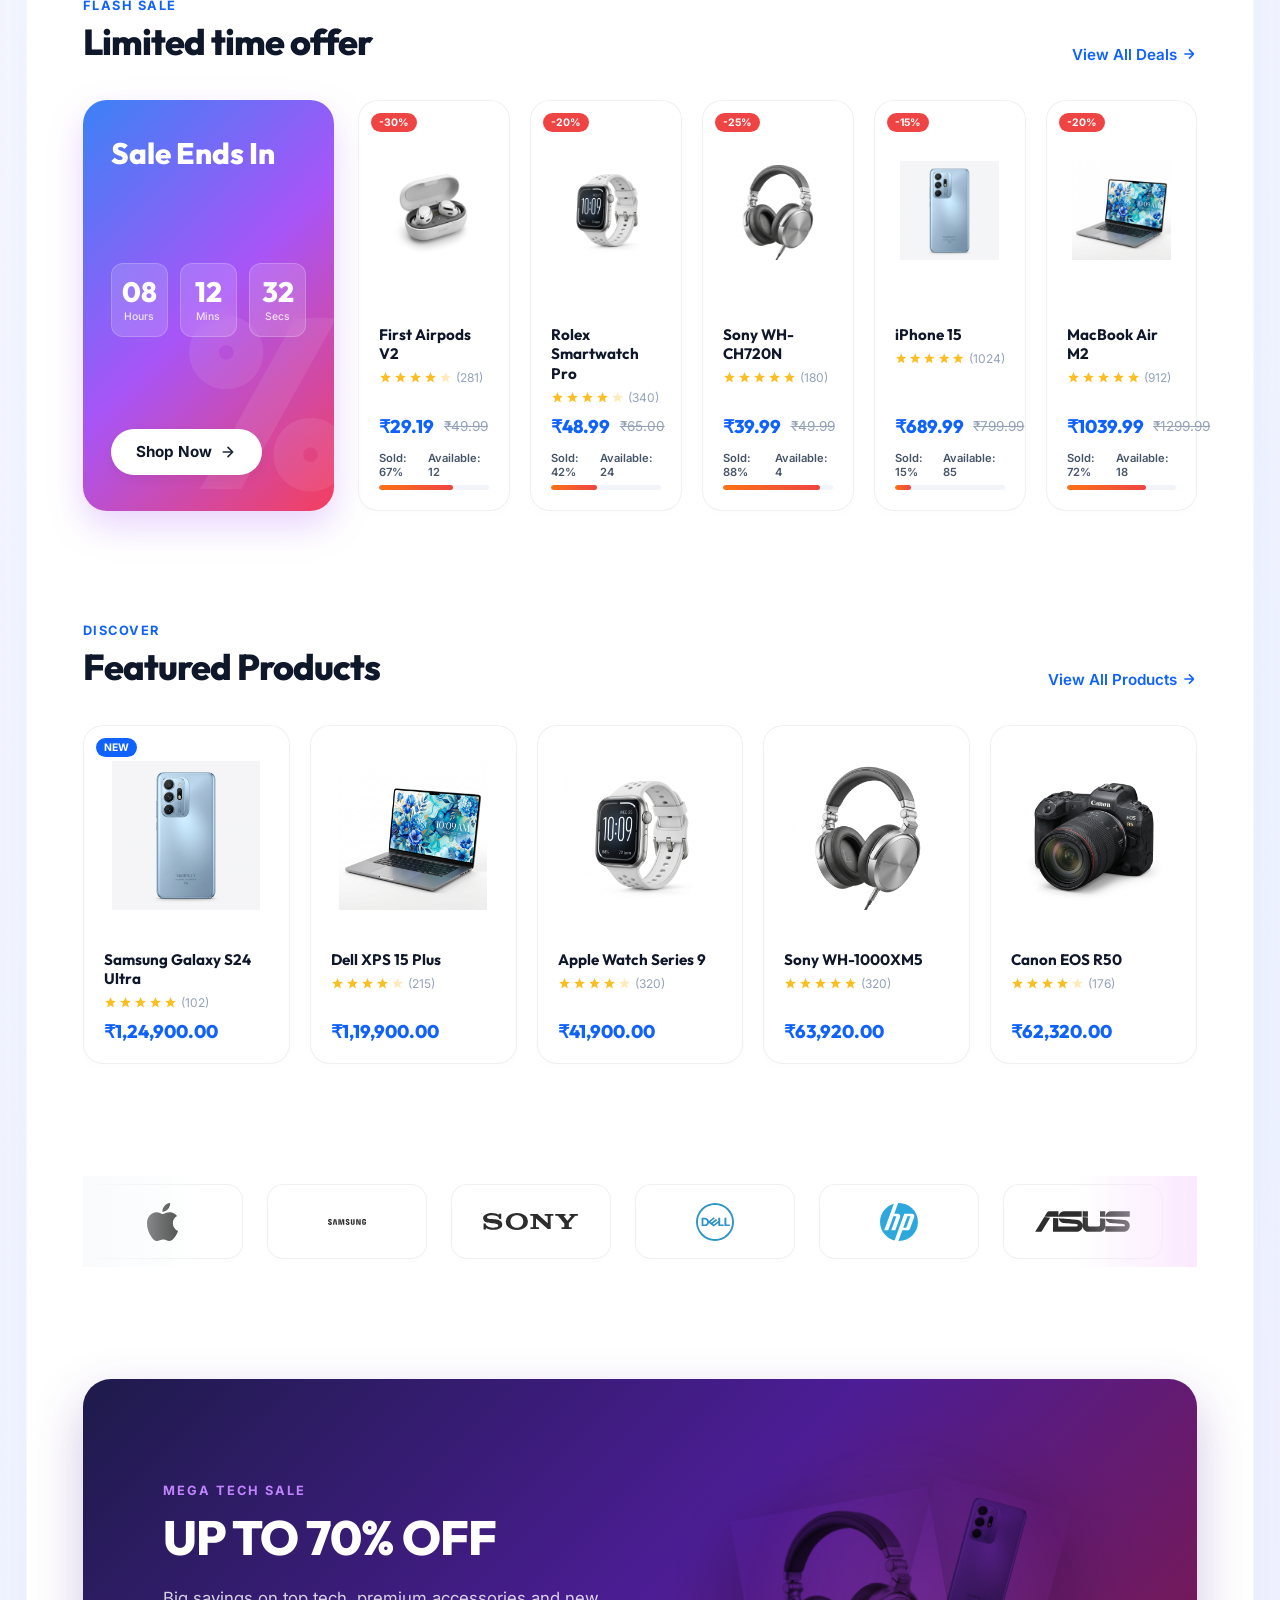
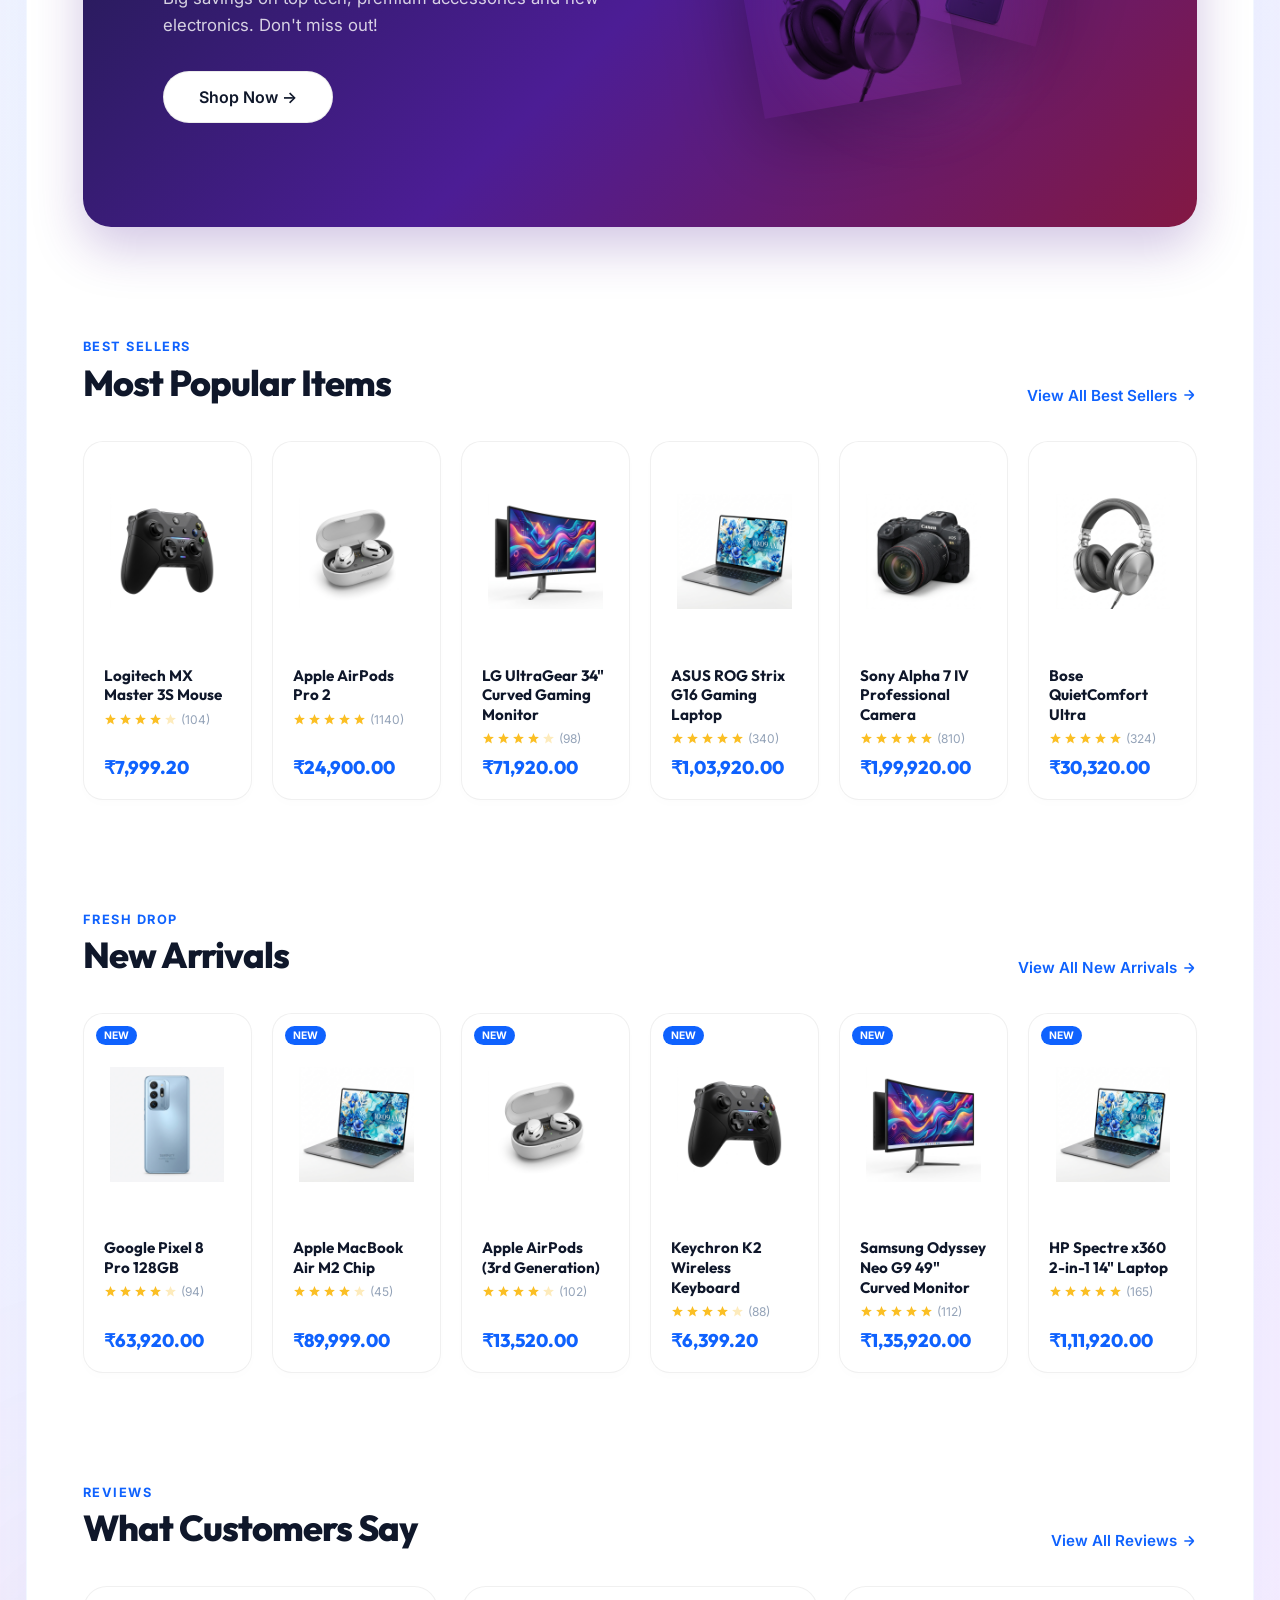
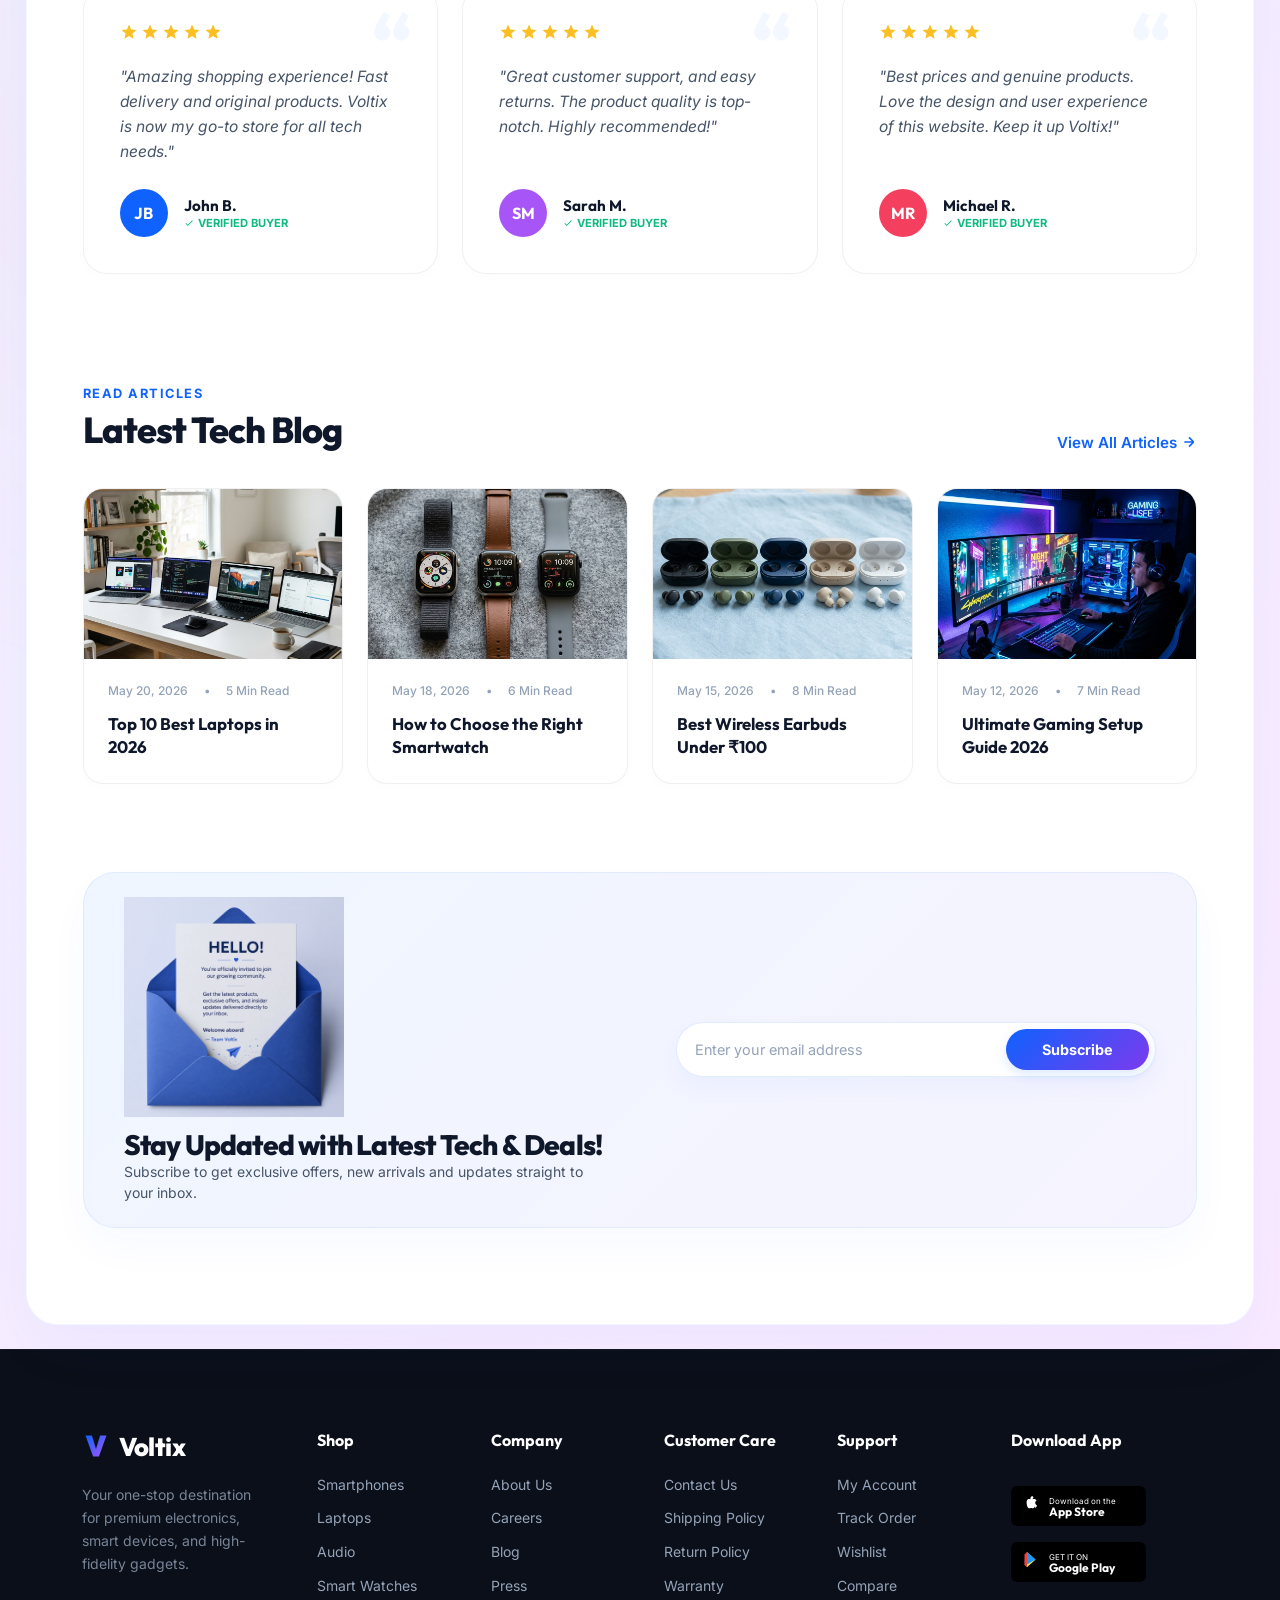
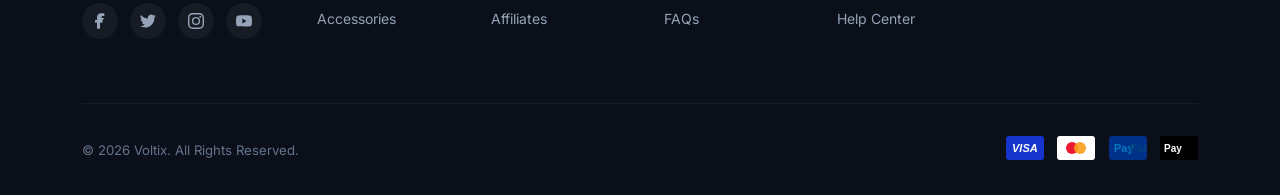
==== commit 4f0bd6c7: "Add remaining assets and updates" ====
--- a/index.html
+++ b/index.html
@@ -277,10 +277,10 @@
     <div class="hero-highlights-banner">
 
       <div class="highlight-item">
-        <span class="highlight-icon">
+        <span class="highlight-icon purple">
           <svg viewBox="0 0 24 24" fill="none" stroke="currentColor" stroke-width="2.2">
-            <path d="M12 22s8-4 8-10V5l-8-3-8 3v7c0 6 8 10 8 10z" />
-            <polyline points="9 11 12 14 22 4" />
+            <circle cx="12" cy="8" r="7" />
+            <polyline points="8.21 13.89 7 23 12 20 17 23 15.79 13.88" />
           </svg>
         </span>
         <div class="highlight-text">
@@ -290,10 +290,10 @@
       </div>
 
       <div class="highlight-item">
-        <span class="highlight-icon">
+        <span class="highlight-icon blue">
           <svg viewBox="0 0 24 24" fill="none" stroke="currentColor" stroke-width="2.2">
-            <path
-              d="M20.84 4.61a5.5 5.5 0 0 0-7.78 0L12 5.67l-1.06-1.06a5.5 5.5 0 0 0-7.78 7.78l1.06 1.06L12 21.23l7.78-7.78 1.06-1.06a5.5 5.5 0 0 0 0-7.78z" />
+            <path d="M20.59 13.41l-7.17 7.17a2 2 0 0 1-2.83 0L2 12V2h10l8.59 8.59a2 2 0 0 1 0 2.82z" />
+            <line x1="7" y1="7" x2="7.01" y2="7" />
           </svg>
         </span>
         <div class="highlight-text">
@@ -303,7 +303,7 @@
       </div>
 
       <div class="highlight-item">
-        <span class="highlight-icon">
+        <span class="highlight-icon indigo">
           <svg viewBox="0 0 24 24" fill="none" stroke="currentColor" stroke-width="2.2">
             <polyline points="23 4 23 10 17 10" />
             <polyline points="1 20 1 14 7 14" />
@@ -317,7 +317,7 @@
       </div>
 
       <div class="highlight-item">
-        <span class="highlight-icon">
+        <span class="highlight-icon purple">
           <svg viewBox="0 0 24 24" fill="none" stroke="currentColor" stroke-width="2.2">
             <path d="M22 11.08V12a10 10 0 1 1-5.93-9.14" />
             <polyline points="22 4 12 14.01 9 11.01" />
@@ -2215,10 +2215,10 @@
         const toggleButtons = () => {
           const scrollLeft = catTrack.scrollLeft;
           const maxScrollLeft = catTrack.scrollWidth - catTrack.clientWidth;
-          
+
           catPrevBtn.style.opacity = scrollLeft <= 10 ? '0.3' : '1';
           catPrevBtn.style.pointerEvents = scrollLeft <= 10 ? 'none' : 'auto';
-          
+
           catNextBtn.style.opacity = scrollLeft >= maxScrollLeft - 10 ? '0.3' : '1';
           catNextBtn.style.pointerEvents = scrollLeft >= maxScrollLeft - 10 ? 'none' : 'auto';
         };
--- a/style.css
+++ b/style.css
@@ -11,11 +11,11 @@
   --text-light: #94a3b8;
   --white: #ffffff;
   --border-light: rgba(0, 0, 0, 0.06);
-  
+
   /* Gradients */
   --bg-gradient: linear-gradient(135deg, #f8fafc 0%, #eef2ff 50%, #fae8ff 100%);
   --sunset-grad: linear-gradient(135deg, #3b82f6 0%, #a855f7 50%, #f43f5e 100%);
-  
+
   /* Fonts */
   --font-heading: 'Outfit', sans-serif;
   --font-body: 'Inter', sans-serif;
@@ -79,33 +79,47 @@
 }
 
 @keyframes pulse-glow {
-  0% { transform: translate(0, 0) scale(1); }
-  100% { transform: translate(-50px, 50px) scale(1.1); }
+  0% {
+    transform: translate(0, 0) scale(1);
+  }
+
+  100% {
+    transform: translate(-50px, 50px) scale(1.1);
+  }
 }
 
 /* Scrollbar Customization */
 ::-webkit-scrollbar {
   width: 8px;
 }
+
 ::-webkit-scrollbar-track {
   background: transparent;
 }
+
 ::-webkit-scrollbar-thumb {
   background: rgba(15, 98, 254, 0.15);
   border-radius: 10px;
 }
+
 ::-webkit-scrollbar-thumb:hover {
   background: rgba(15, 98, 254, 0.3);
 }
 
 /* App Container */
 .app-container {
-  width: 100%;
-  max-width: 1440px;
-  margin: 0 auto;
-  padding: 0 4rem;
+  width: 96%;
+  max-width: 1400px;
+  margin: 1.5rem auto;
+  background: var(--white);
+  border-radius: 32px;
+  padding: 2.5rem 3.5rem;
+  box-shadow: 0 25px 60px rgba(15, 98, 254, 0.04);
+  border: 1.5px solid rgba(15, 98, 254, 0.05);
   display: flex;
   flex-direction: column;
+  position: relative;
+  z-index: 2;
 }
 
 /* Promo Announcement Bar */
@@ -160,8 +174,13 @@
   opacity: 1;
 }
 
-.promo-prev { left: 4rem; }
-.promo-next { right: 4rem; }
+.promo-prev {
+  left: 4rem;
+}
+
+.promo-next {
+  right: 4rem;
+}
 
 .promo-nav-btn svg {
   width: 16px;
@@ -187,8 +206,8 @@
   border: 1px solid rgba(255, 255, 255, 0.6);
   border-radius: 100px;
   padding: 0.75rem 2.25rem;
-  box-shadow: 0 10px 30px -10px rgba(0, 0, 0, 0.04), 
-              0 1px 1px 0 rgba(255, 255, 255, 0.8) inset;
+  box-shadow: 0 10px 30px -10px rgba(0, 0, 0, 0.04),
+    0 1px 1px 0 rgba(255, 255, 255, 0.8) inset;
 }
 
 .logo {
@@ -355,7 +374,8 @@
   align-items: center;
   gap: 3rem;
   padding: 2.5rem 0 3.5rem;
-  min-height: 80vh;
+  min-height: 75vh;
+  /* max-height: 80vh; */
 }
 
 .hero-content {
@@ -544,7 +564,7 @@
   z-index: 1;
   animation: rotate-dashed 75s linear infinite;
   box-shadow: 0 0 40px rgba(15, 98, 254, 0.08) inset,
-              0 0 40px rgba(15, 98, 254, 0.08);
+    0 0 40px rgba(15, 98, 254, 0.08);
   pointer-events: none;
 }
 
@@ -572,10 +592,29 @@
   animation: sparkle-twinkle 3s infinite ease-in-out;
 }
 
-.sparkle-1 { top: 22%; left: 18%; animation-delay: 0s; }
-.sparkle-2 { top: 12%; right: 28%; animation-delay: 0.7s; }
-.sparkle-3 { bottom: 35%; right: 10%; animation-delay: 1.4s; }
-.sparkle-4 { bottom: 25%; left: 8%; animation-delay: 2.1s; }
+.sparkle-1 {
+  top: 22%;
+  left: 18%;
+  animation-delay: 0s;
+}
+
+.sparkle-2 {
+  top: 12%;
+  right: 28%;
+  animation-delay: 0.7s;
+}
+
+.sparkle-3 {
+  bottom: 35%;
+  right: 10%;
+  animation-delay: 1.4s;
+}
+
+.sparkle-4 {
+  bottom: 25%;
+  left: 8%;
+  animation-delay: 2.1s;
+}
 
 .discount-tag {
   position: absolute;
@@ -653,7 +692,7 @@
   bottom: 15px;
   z-index: 3;
   border: 1.5px solid rgba(255, 255, 255, 0.95);
-  box-shadow: inset 0 2px 5px rgba(255,255,255,1), 0 10px 30px rgba(15, 98, 254, 0.04);
+  box-shadow: inset 0 2px 5px rgba(255, 255, 255, 1), 0 10px 30px rgba(15, 98, 254, 0.04);
 }
 
 .podium-bottom-side {
@@ -703,16 +742,18 @@
   width: 340px;
   height: auto;
   bottom: 125px;
-  right: 45px;
+  left: 50%;
+  transform: translateX(-50%);
+  z-index: 9;
   animation: float-laptop 8s infinite ease-in-out;
 }
 
 .product-headphones {
   width: 175px;
   height: auto;
-  bottom: 165px;
-  right: 0px;
-  z-index: 8;
+  bottom: 160px;
+  right: 15px;
+  z-index: 7;
   animation: float-headphones 7s infinite ease-in-out;
   animation-delay: -1s;
 }
@@ -721,7 +762,7 @@
   width: 135px;
   height: auto;
   bottom: 85px;
-  left: 170px;
+  left: 110px;
   z-index: 7;
   animation: float-phone 7.5s infinite ease-in-out;
   animation-delay: -2s;
@@ -731,7 +772,8 @@
   width: 115px;
   height: auto;
   bottom: 200px;
-  left: 95px;
+  left: 30px;
+  z-index: 5;
   animation: float-watch 9s infinite ease-in-out;
   animation-delay: -3.5s;
 }
@@ -740,31 +782,70 @@
   width: 105px;
   height: auto;
   bottom: 75px;
-  right: 125px;
+  right: 105px;
   z-index: 7;
   animation: float-earbuds 6.5s infinite ease-in-out;
   animation-delay: -0.5s;
 }
 
 @keyframes float-laptop {
-  0%, 100% { transform: translateY(0) rotate(0deg); }
-  50% { transform: translateY(-10px) rotate(-1deg); }
-}
+
+  0%,
+  100% {
+    transform: translateX(-50%) translateY(0) rotate(0deg);
+  }
+
+  50% {
+    transform: translateX(-50%) translateY(-10px) rotate(-1deg);
+  }
+}
+
 @keyframes float-headphones {
-  0%, 100% { transform: translateY(0) rotate(0deg); }
-  50% { transform: translateY(-15px) rotate(4deg); }
-}
+
+  0%,
+  100% {
+    transform: translateY(0) rotate(0deg);
+  }
+
+  50% {
+    transform: translateY(-15px) rotate(4deg);
+  }
+}
+
 @keyframes float-phone {
-  0%, 100% { transform: translateY(0) rotate(8deg); }
-  50% { transform: translateY(-8px) rotate(11deg); }
-}
+
+  0%,
+  100% {
+    transform: translateY(0) rotate(8deg);
+  }
+
+  50% {
+    transform: translateY(-8px) rotate(11deg);
+  }
+}
+
 @keyframes float-watch {
-  0%, 100% { transform: translateY(0) rotate(-6deg); }
-  50% { transform: translateY(-12px) rotate(-9deg); }
-}
+
+  0%,
+  100% {
+    transform: translateY(0) rotate(-6deg);
+  }
+
+  50% {
+    transform: translateY(-12px) rotate(-9deg);
+  }
+}
+
 @keyframes float-earbuds {
-  0%, 100% { transform: translateY(0) rotate(0deg); }
-  50% { transform: translateY(-6px) rotate(3deg); }
+
+  0%,
+  100% {
+    transform: translateY(0) rotate(0deg);
+  }
+
+  50% {
+    transform: translateY(-6px) rotate(3deg);
+  }
 }
 
 /* SECTION HEADER TYPOGRAPHY */
@@ -839,7 +920,8 @@
 }
 
 .category-card {
-  flex: 0 0 calc((100% - (5 * 1.5rem)) / 6); /* Shows exactly 6 items on desktop */
+  flex: 0 0 calc((100% - (5 * 1.5rem)) / 6);
+  /* Shows exactly 6 items on desktop */
   min-width: 160px;
   background: var(--white);
   border: 1px solid var(--border-light);
@@ -952,14 +1034,17 @@
 
 @media (max-width: 1200px) {
   .category-card {
-    flex: 0 0 calc((100% - (4 * 1.5rem)) / 5); /* 5 items */
+    flex: 0 0 calc((100% - (4 * 1.5rem)) / 5);
+    /* 5 items */
   }
 }
 
 @media (max-width: 991px) {
   .category-card {
-    flex: 0 0 calc((100% - (3 * 1.5rem)) / 4); /* 4 items */
-  }
+    flex: 0 0 calc((100% - (3 * 1.5rem)) / 4);
+    /* 4 items */
+  }
+
   .carousel-nav-btn {
     display: none;
   }
@@ -967,10 +1052,12 @@
 
 @media (max-width: 768px) {
   .category-card {
-    flex: 0 0 calc((100% - (2 * 1.25rem)) / 3); /* 3 items */
+    flex: 0 0 calc((100% - (2 * 1.25rem)) / 3);
+    /* 3 items */
     gap: 0.75rem;
     padding: 1.25rem 0.75rem;
   }
+
   .category-image-wrapper {
     height: 80px;
     padding: 0.5rem;
@@ -1380,6 +1467,7 @@
   0% {
     transform: translateX(0);
   }
+
   100% {
     transform: translateX(-50%);
   }
@@ -1493,7 +1581,7 @@
   max-width: 100%;
   height: auto;
   z-index: 2;
-  filter: drop-shadow(0 20px 40px rgba(0,0,0,0.3));
+  filter: drop-shadow(0 20px 40px rgba(0, 0, 0, 0.3));
 }
 
 .mega-banner-circle {
@@ -1697,135 +1785,301 @@
 
 /* 11. NEWSLETTER SUBSCRIPTION SECTION */
 .newsletter-section {
-  padding: 3.5rem 0 5rem;
+  padding: 2rem 0 3.5rem;
 }
 
 .newsletter-box {
   background: linear-gradient(135deg, #eff6ff 0%, #f5f3ff 100%);
   border: 1.5px solid rgba(15, 98, 254, 0.08);
-  border-radius: 24px;
-  padding: 2rem 3.5rem;
+  border-radius: 32px;
+  padding: 1.5rem 2.5rem;
   display: flex;
   align-items: center;
   justify-content: space-between;
   gap: 2rem;
-  box-shadow: 0 10px 30px rgba(15, 98, 254, 0.03);
+  box-shadow: 0 20px 40px rgba(15, 98, 254, 0.03);
   position: relative;
   overflow: hidden;
+  min-height: auto;
 }
 
 .newsletter-left-group {
   display: flex;
-  align-items: center;
-  gap: 2.5rem;
+  flex-direction: column;
+  align-items: flex-start;
+  gap: 0.75rem;
+  flex: 1.2;
+}
+
+.newsletter-badge {
+  display: inline-flex;
+  align-items: center;
+  gap: 0.4rem;
+  background: rgba(15, 98, 254, 0.08);
+  color: var(--primary);
+  padding: 0.35rem 0.85rem;
+  border-radius: 100px;
+  font-size: 0.72rem;
+  font-weight: 700;
+  letter-spacing: 0.5px;
+  text-transform: uppercase;
+}
+
+.newsletter-badge svg {
+  width: 12px;
+  height: 12px;
+  fill: none;
+  stroke: currentColor;
+  stroke-width: 2.5;
+}
+
+.newsletter-title {
+  font-family: var(--font-heading);
+  font-size: 1.75rem;
+  font-weight: 800;
+  color: var(--text-dark);
+  letter-spacing: -0.8px;
+  line-height: 1.15;
+}
+
+.newsletter-title .gradient-text {
+  background: linear-gradient(135deg, var(--primary) 0%, #a855f7 100%);
+  -webkit-background-clip: text;
+  -webkit-text-fill-color: transparent;
+}
+
+.newsletter-desc {
+  font-size: 0.875rem;
+  color: var(--text-muted);
+  line-height: 1.5;
+  max-width: 460px;
+}
+
+.newsletter-form-wrap {
+  width: 100%;
+  max-width: 480px;
+}
+
+.newsletter-form {
+  display: flex;
+  align-items: center;
+  background: var(--white);
+  border: 1px solid rgba(15, 98, 254, 0.12);
+  border-radius: 100px;
+  padding: 6px;
+  box-shadow: 0 10px 25px rgba(15, 98, 254, 0.04);
+  width: 100%;
+}
+
+.newsletter-input-inner {
+  display: flex;
+  align-items: center;
   flex: 1;
+  padding-left: 0.75rem;
+}
+
+.newsletter-input-inner .mail-icon {
+  width: 18px;
+  height: 18px;
+  color: var(--text-light);
+  fill: none;
+  stroke: currentColor;
+  stroke-width: 2;
+  flex-shrink: 0;
+}
+
+.newsletter-input {
+  width: 100%;
+  border: none;
+  background: none;
+  outline: none;
+  padding: 0.6rem 0.75rem;
+  font-family: var(--font-body);
+  font-size: 0.9rem;
+  color: var(--text-dark);
+}
+
+.newsletter-input::placeholder {
+  color: var(--text-light);
+}
+
+.newsletter-btn {
+  background: linear-gradient(135deg, var(--primary) 0%, #7c3aed 100%);
+  color: var(--white);
+  border: none;
+  padding: 0.75rem 2.25rem;
+  border-radius: 100px;
+  font-family: var(--font-body);
+  font-size: 0.9rem;
+  font-weight: 700;
+  cursor: pointer;
+  box-shadow: 0 4px 12px rgba(15, 98, 254, 0.15);
+  transition: all var(--transition-fast);
+}
+
+.newsletter-btn:hover {
+  transform: translateY(-1px);
+  box-shadow: 0 6px 16px rgba(15, 98, 254, 0.25);
+  filter: brightness(1.05);
+}
+
+.newsletter-features {
+  display: flex;
+  align-items: center;
+  gap: 1.5rem;
+  width: 100%;
+  margin-top: 0.5rem;
+}
+
+.ns-feature {
+  display: flex;
+  align-items: flex-start;
+  gap: 0.75rem;
+  flex: 1;
+}
+
+.ns-feature-icon {
+  width: 36px;
+  height: 36px;
+  border-radius: 50%;
+  display: flex;
+  align-items: center;
+  justify-content: center;
+  flex-shrink: 0;
+}
+
+.ns-feature-icon svg {
+  width: 18px;
+  height: 18px;
+  fill: none;
+  stroke: currentColor;
+  stroke-width: 2;
+}
+
+.ns-gift {
+  background: rgba(168, 85, 247, 0.08);
+  color: #a855f7;
+}
+
+.ns-bell {
+  background: rgba(15, 98, 254, 0.08);
+  color: var(--primary);
+}
+
+.ns-tag {
+  background: rgba(59, 130, 246, 0.08);
+  color: #3b82f6;
+}
+
+.ns-feature-text {
+  display: flex;
+  flex-direction: column;
+  gap: 0.1rem;
+}
+
+.ns-feature-text strong {
+  font-size: 0.78rem;
+  font-weight: 700;
+  color: var(--text-dark);
+}
+
+.ns-feature-text span {
+  font-size: 0.7rem;
+  color: var(--text-muted);
+}
+
+.newsletter-privacy {
+  display: flex;
+  align-items: center;
+  gap: 0.4rem;
+  font-size: 0.75rem;
+  color: var(--text-muted);
+  margin-top: 0.25rem;
+}
+
+.newsletter-privacy .lock-icon {
+  width: 13px;
+  height: 13px;
+  fill: none;
+  stroke: currentColor;
+  stroke-width: 2.2;
 }
 
 .newsletter-graphic {
   position: relative;
-  width: 150px;
-  height: 120px;
+  width: 220px;
+  height: 160px;
   display: flex;
   align-items: center;
   justify-content: center;
   flex-shrink: 0;
+  flex: 0.8;
 }
 
 .newsletter-envelope-img {
   max-width: 100%;
   max-height: 100%;
   object-fit: contain;
-  animation: envFloat 4s ease-in-out infinite;
-  opacity: 0;
+  opacity: 1;
   transition: opacity var(--transition-normal);
 }
 
-@keyframes envFloat {
-  0%, 100% { transform: translateY(0) rotate(0deg); }
-  50% { transform: translateY(-6px) rotate(2deg); }
-}
-
-.newsletter-text {
-  display: flex;
-  flex-direction: column;
-  gap: 0.5rem;
-  max-width: 440px;
-}
-
-.newsletter-title {
-  font-family: var(--font-heading);
-  font-size: 1.45rem;
-  font-weight: 800;
-  color: var(--text-dark);
-  letter-spacing: -0.5px;
-  line-height: 1.25;
-}
-
-.newsletter-desc {
-  font-size: 0.85rem;
-  color: var(--text-muted);
-  line-height: 1.45;
-}
-
-.newsletter-form-wrap {
-  flex-shrink: 0;
-  width: 440px;
-}
-
-.newsletter-form {
-  display: flex;
-  background: var(--white);
-  border: 1px solid rgba(0, 0, 0, 0.06);
-  border-radius: 100px;
-  padding: 4px;
-  box-shadow: 0 4px 15px rgba(0, 0, 0, 0.02);
-  width: 100%;
-}
-
-.newsletter-input {
-  flex: 1;
-  border: none;
-  background: none;
-  outline: none;
-  padding: 0.75rem 1.5rem;
-  font-family: var(--font-body);
-  font-size: 0.85rem;
-  color: var(--text-dark);
-}
-
-.newsletter-input::placeholder {
-  color: var(--text-light);
-}
-
-.newsletter-btn {
-  background-color: var(--primary);
-  color: var(--white);
-  border: none;
-  padding: 0.75rem 2rem;
-  border-radius: 100px;
-  font-family: var(--font-body);
-  font-size: 0.875rem;
-  font-weight: 700;
-  cursor: pointer;
-  transition: background-color var(--transition-fast), transform var(--transition-fast);
-}
-
-.newsletter-btn:hover {
-  background-color: var(--primary-hover);
+@media (max-width: 1200px) {
+  .newsletter-box {
+    padding: 1.25rem;
+    gap: 2rem;
+  }
+
+  .newsletter-graphic {
+    width: 180px;
+    height: 130px;
+  }
 }
 
 @media (max-width: 991px) {
   .newsletter-box {
+    flex-direction: column-reverse;
+    padding: 3rem 2rem;
+    text-align: center;
+    gap: 2.5rem;
+  }
+
+  .newsletter-left-group {
+    align-items: center;
+    text-align: center;
+    width: 100%;
+  }
+
+  .newsletter-desc {
+    max-width: 100%;
+  }
+
+  .newsletter-form-wrap {
+    max-width: 100%;
+  }
+
+  .newsletter-features {
     flex-direction: column;
-    padding: 2.5rem 2rem;
-    text-align: center;
-  }
-  .newsletter-left-group {
-    flex-direction: column;
-    gap: 1.5rem;
-  }
-  .newsletter-form-wrap {
+    align-items: flex-start;
+    gap: 1.25rem;
+    max-width: 320px;
+    margin: 1rem auto 0;
+  }
+
+  .ns-feature {
     width: 100%;
+    text-align: left;
+  }
+
+  .newsletter-privacy {
+    justify-content: center;
+    width: 100%;
+  }
+
+  .newsletter-graphic {
+    width: 280px;
+    height: 210px;
+    flex: none;
   }
 }
 
@@ -1836,6 +2090,16 @@
   padding: 5rem 0 2rem;
   margin-top: auto;
   border-top: 1px solid rgba(255, 255, 255, 0.04);
+}
+
+.footer .app-container {
+  background: transparent;
+  border: none;
+  box-shadow: none;
+  border-radius: 0;
+  margin: 0 auto;
+  padding-top: 0;
+  padding-bottom: 0;
 }
 
 .footer-top {
@@ -2013,109 +2277,417 @@
   .app-container {
     padding: 0 2rem;
   }
-  
-  .hero-title { font-size: 3.5rem; }
-  
-  .hero-visual { height: 520px; }
-  .neon-ring-outer { width: 440px; height: 440px; }
-  .neon-ring-inner { width: 360px; height: 360px; }
-  .podium-container { width: 400px; }
-  .podium-bottom-top { width: 400px; height: 58px; }
-  .podium-bottom-side { width: 400px; height: 28px; }
-  .podium-top-top { width: 310px; height: 44px; left: 45px; bottom: 34px; }
-  .podium-top-side { width: 310px; height: 20px; left: 45px; bottom: 22px; }
-  .product-laptop { width: 280px; bottom: 100px; right: 40px; }
-  .product-headphones { width: 140px; bottom: 130px; right: 10px; }
-  .product-phone { width: 110px; bottom: 70px; left: 140px; }
-  .product-watch { width: 95px; bottom: 160px; left: 80px; }
-  .product-earbuds { width: 85px; bottom: 60px; right: 110px; }
-  
-  .categories-grid { grid-template-columns: repeat(6, 1fr); }
-  .flash-sale-grid { grid-template-columns: 1.5fr 3.5fr; }
-  .products-carousel-grid { grid-template-columns: repeat(3, minmax(0, 1fr)); }
-  .products-grid-5 { grid-template-columns: repeat(3, minmax(0, 1fr)); }
-  .products-grid-6 { grid-template-columns: repeat(3, minmax(0, 1fr)); }
-  .blog-grid { grid-template-columns: repeat(2, 1fr); }
-  
-  .footer-top { grid-template-columns: repeat(2, 1fr); gap: 2rem; }
-  .footer-brand { grid-column: span 2; }
-  .footer-apps { grid-column: span 2; flex-direction: row; }
+
+  .hero-title {
+    font-size: 3.5rem;
+  }
+
+  .hero-visual {
+    height: 520px;
+  }
+
+  .neon-ring-outer {
+    width: 440px;
+    height: 440px;
+  }
+
+  .neon-ring-inner {
+    width: 360px;
+    height: 360px;
+  }
+
+  .podium-container {
+    width: 400px;
+  }
+
+  .podium-bottom-top {
+    width: 400px;
+    height: 58px;
+  }
+
+  .podium-bottom-side {
+    width: 400px;
+    height: 28px;
+  }
+
+  .podium-top-top {
+    width: 310px;
+    height: 44px;
+    left: 45px;
+    bottom: 34px;
+  }
+
+  .podium-top-side {
+    width: 310px;
+    height: 20px;
+    left: 45px;
+    bottom: 22px;
+  }
+
+  .product-laptop {
+    width: 280px;
+    bottom: 100px;
+    right: 40px;
+  }
+
+  .product-headphones {
+    width: 140px;
+    bottom: 130px;
+    right: 10px;
+  }
+
+  .product-phone {
+    width: 110px;
+    bottom: 70px;
+    left: 140px;
+  }
+
+  .product-watch {
+    width: 95px;
+    bottom: 160px;
+    left: 80px;
+  }
+
+  .product-earbuds {
+    width: 85px;
+    bottom: 60px;
+    right: 110px;
+  }
+
+  .categories-grid {
+    grid-template-columns: repeat(6, 1fr);
+  }
+
+  .flash-sale-grid {
+    grid-template-columns: 1.5fr 3.5fr;
+  }
+
+  .products-carousel-grid {
+    grid-template-columns: repeat(3, minmax(0, 1fr));
+  }
+
+  .products-grid-5 {
+    grid-template-columns: repeat(3, minmax(0, 1fr));
+  }
+
+  .products-grid-6 {
+    grid-template-columns: repeat(3, minmax(0, 1fr));
+  }
+
+  .blog-grid {
+    grid-template-columns: repeat(2, 1fr);
+  }
+
+  .footer-top {
+    grid-template-columns: repeat(2, 1fr);
+    gap: 2rem;
+  }
+
+  .footer-brand {
+    grid-column: span 2;
+  }
+
+  .footer-apps {
+    grid-column: span 2;
+    flex-direction: row;
+  }
 }
 
 @media (max-width: 991px) {
-  .hero { grid-template-columns: 1fr; gap: 4rem; padding-top: 2rem; }
-  .hero-content { align-items: center; text-align: center; }
-  .hero-desc { margin-left: auto; margin-right: auto; }
-  .hero-actions { margin-bottom: 2.5rem; }
-  .stats-row { justify-content: center; gap: 2.5rem; }
-  .hero-visual { margin: 0 auto; max-width: 600px; height: 500px; }
-  
-  .flash-sale-grid { grid-template-columns: 1fr; }
-  .countdown-card { height: 260px; flex-direction: row; align-items: center; }
-  .countdown-timer-wrap { margin: 0; }
-  .timer-digits-grid { gap: 1rem; }
-  .timer-box { min-width: 75px; }
-  .countdown-card .btn-shop { align-self: center; }
-  
-  .mega-banner { grid-template-columns: 1fr; padding: 3.5rem 3rem; gap: 2.5rem; text-align: center; }
-  .mega-banner-content { align-items: center; }
-  .mega-banner-desc { margin-left: auto; margin-right: auto; }
-  .mega-banner-visual { height: 220px; }
-  
-  .newsletter-box { grid-template-columns: 1fr; padding: 3.5rem 3rem; gap: 2rem; text-align: center; }
-  .newsletter-form-container { width: 100%; max-width: 500px; margin: 0 auto; }
+  .hero {
+    grid-template-columns: 1fr;
+    gap: 4rem;
+    padding-top: 2rem;
+  }
+
+  .hero-content {
+    align-items: center;
+    text-align: center;
+  }
+
+  .hero-desc {
+    margin-left: auto;
+    margin-right: auto;
+  }
+
+  .hero-actions {
+    margin-bottom: 2.5rem;
+  }
+
+  .stats-row {
+    justify-content: center;
+    gap: 2.5rem;
+  }
+
+  .hero-visual {
+    margin: 0 auto;
+    max-width: 600px;
+    height: 500px;
+  }
+
+  .flash-sale-grid {
+    grid-template-columns: 1fr;
+  }
+
+  .countdown-card {
+    height: 260px;
+    flex-direction: row;
+    align-items: center;
+  }
+
+  .countdown-timer-wrap {
+    margin: 0;
+  }
+
+  .timer-digits-grid {
+    gap: 1rem;
+  }
+
+  .timer-box {
+    min-width: 75px;
+  }
+
+  .countdown-card .btn-shop {
+    align-self: center;
+  }
+
+  .mega-banner {
+    grid-template-columns: 1fr;
+    padding: 3.5rem 3rem;
+    gap: 2.5rem;
+    text-align: center;
+  }
+
+  .mega-banner-content {
+    align-items: center;
+  }
+
+  .mega-banner-desc {
+    margin-left: auto;
+    margin-right: auto;
+  }
+
+  .mega-banner-visual {
+    height: 220px;
+  }
+
+  .newsletter-box {
+    grid-template-columns: 1fr;
+    padding: 3.5rem 3rem;
+    gap: 2rem;
+    text-align: center;
+  }
+
+  .newsletter-form-container {
+    width: 100%;
+    max-width: 500px;
+    margin: 0 auto;
+  }
 }
 
 @media (max-width: 768px) {
-  .app-container { padding: 0 1.5rem; }
-  .nav-bar { padding: 0.6rem 1.5rem; }
-  .nav-links { display: none; }
-  .promo-prev, .promo-next { display: none; }
-  
-  .hero-title { font-size: 2.75rem; letter-spacing: -1px; }
-  .stats-row { flex-wrap: wrap; gap: 1.5rem 2.5rem; }
-  .stat-val { font-size: 1.85rem; }
-  
-  .hero-visual { height: 420px; }
-  .neon-ring-outer { width: 340px; height: 340px; }
-  .neon-ring-inner { width: 280px; height: 280px; }
-  .podium-container { width: 320px; bottom: 25px; }
-  .podium-bottom-top { width: 320px; height: 46px; }
-  .podium-bottom-side { width: 320px; height: 22px; }
-  .podium-top-top { width: 240px; height: 34px; left: 40px; bottom: 26px; }
-  .podium-top-side { width: 240px; height: 16px; left: 40px; bottom: 17px; }
-  .product-laptop { width: 220px; bottom: 75px; right: 35px; }
-  .product-headphones { width: 110px; bottom: 100px; right: 5px; }
-  .product-phone { width: 85px; bottom: 55px; left: 110px; }
-  .product-watch { width: 75px; bottom: 120px; left: 60px; }
-  .product-earbuds { width: 70px; bottom: 45px; right: 90px; }
-  .discount-tag { top: 5%; right: 2%; width: 65px; height: 110px; }
-  .discount-tag .percent { font-size: 1.4rem; }
-  
-  .categories-grid { grid-template-columns: repeat(3, 1fr); }
-  .products-carousel-grid { grid-template-columns: repeat(2, minmax(0, 1fr)); }
-  .products-grid-5 { grid-template-columns: repeat(2, minmax(0, 1fr)); }
-  .products-grid-6 { grid-template-columns: repeat(2, minmax(0, 1fr)); }
-  .testimonials-grid { grid-template-columns: 1fr; }
-  .blog-grid { grid-template-columns: 1fr; }
-  
-  .section-title { font-size: 1.75rem; }
-  .countdown-card { flex-direction: column; height: auto; gap: 1.5rem; align-items: stretch; padding: 2rem 1.5rem; }
-  .countdown-card-title { text-align: center; }
-  .countdown-card .btn-shop { align-self: center; width: 100%; justify-content: center; }
-  
-  .footer-top { grid-template-columns: 1fr; }
-  .footer-brand, .footer-apps { grid-column: span 1; }
-  .footer-apps { flex-direction: column; }
-  .footer-bottom { flex-direction: column; gap: 1.5rem; text-align: center; }
+  .app-container {
+    padding: 0 1.5rem;
+  }
+
+  .nav-bar {
+    padding: 0.6rem 1.5rem;
+  }
+
+  .nav-links {
+    display: none;
+  }
+
+  .promo-prev,
+  .promo-next {
+    display: none;
+  }
+
+  .hero-title {
+    font-size: 2.75rem;
+    letter-spacing: -1px;
+  }
+
+  .stats-row {
+    flex-wrap: wrap;
+    gap: 1.5rem 2.5rem;
+  }
+
+  .stat-val {
+    font-size: 1.85rem;
+  }
+
+  .hero-visual {
+    height: 420px;
+  }
+
+  .neon-ring-outer {
+    width: 340px;
+    height: 340px;
+  }
+
+  .neon-ring-inner {
+    width: 280px;
+    height: 280px;
+  }
+
+  .podium-container {
+    width: 320px;
+    bottom: 25px;
+  }
+
+  .podium-bottom-top {
+    width: 320px;
+    height: 46px;
+  }
+
+  .podium-bottom-side {
+    width: 320px;
+    height: 22px;
+  }
+
+  .podium-top-top {
+    width: 240px;
+    height: 34px;
+    left: 40px;
+    bottom: 26px;
+  }
+
+  .podium-top-side {
+    width: 240px;
+    height: 16px;
+    left: 40px;
+    bottom: 17px;
+  }
+
+  .product-laptop {
+    width: 220px;
+    bottom: 75px;
+    right: 35px;
+  }
+
+  .product-headphones {
+    width: 110px;
+    bottom: 100px;
+    right: 5px;
+  }
+
+  .product-phone {
+    width: 85px;
+    bottom: 55px;
+    left: 110px;
+  }
+
+  .product-watch {
+    width: 75px;
+    bottom: 120px;
+    left: 60px;
+  }
+
+  .product-earbuds {
+    width: 70px;
+    bottom: 45px;
+    right: 90px;
+  }
+
+  .discount-tag {
+    top: 5%;
+    right: 2%;
+    width: 65px;
+    height: 110px;
+  }
+
+  .discount-tag .percent {
+    font-size: 1.4rem;
+  }
+
+  .categories-grid {
+    grid-template-columns: repeat(3, 1fr);
+  }
+
+  .products-carousel-grid {
+    grid-template-columns: repeat(2, minmax(0, 1fr));
+  }
+
+  .products-grid-5 {
+    grid-template-columns: repeat(2, minmax(0, 1fr));
+  }
+
+  .products-grid-6 {
+    grid-template-columns: repeat(2, minmax(0, 1fr));
+  }
+
+  .testimonials-grid {
+    grid-template-columns: 1fr;
+  }
+
+  .blog-grid {
+    grid-template-columns: 1fr;
+  }
+
+  .section-title {
+    font-size: 1.75rem;
+  }
+
+  .countdown-card {
+    flex-direction: column;
+    height: auto;
+    gap: 1.5rem;
+    align-items: stretch;
+    padding: 2rem 1.5rem;
+  }
+
+  .countdown-card-title {
+    text-align: center;
+  }
+
+  .countdown-card .btn-shop {
+    align-self: center;
+    width: 100%;
+    justify-content: center;
+  }
+
+  .footer-top {
+    grid-template-columns: 1fr;
+  }
+
+  .footer-brand,
+  .footer-apps {
+    grid-column: span 1;
+  }
+
+  .footer-apps {
+    flex-direction: column;
+  }
+
+  .footer-bottom {
+    flex-direction: column;
+    gap: 1.5rem;
+    text-align: center;
+  }
 }
 
 @media (max-width: 480px) {
-  .categories-grid { grid-template-columns: repeat(2, 1fr); }
-  .products-carousel-grid { grid-template-columns: 1fr; }
-  .products-grid-5 { grid-template-columns: 1fr; }
-  .products-grid-6 { grid-template-columns: 1fr; }
-  .stats-row { flex-direction: column; gap: 1.5rem; }
+  .categories-grid {
+    grid-template-columns: repeat(2, 1fr);
+  }
+
+  .products-carousel-grid {
+    grid-template-columns: 1fr;
+  }
+
+  .products-grid-5 {
+    grid-template-columns: 1fr;
+  }
+
+  .products-grid-6 {
+    grid-template-columns: 1fr;
+  }
+
+  .stats-row {
+    flex-direction: column;
+    gap: 1.5rem;
+  }
 }
 
 /* ── Premium Global Animation Utilities ────────────────────────────────── */
@@ -2126,6 +2698,7 @@
     opacity: 0;
     transform: translateY(18px);
   }
+
   to {
     opacity: 1;
     transform: translateY(0);
@@ -2138,23 +2711,63 @@
 }
 
 /* Define explicit animation delays for children to stagger load */
-.staggered-item:nth-child(1) { animation-delay: 0.04s; }
-.staggered-item:nth-child(2) { animation-delay: 0.08s; }
-.staggered-item:nth-child(3) { animation-delay: 0.12s; }
-.staggered-item:nth-child(4) { animation-delay: 0.16s; }
-.staggered-item:nth-child(5) { animation-delay: 0.2s; }
-.staggered-item:nth-child(6) { animation-delay: 0.24s; }
-.staggered-item:nth-child(7) { animation-delay: 0.28s; }
-.staggered-item:nth-child(8) { animation-delay: 0.32s; }
-.staggered-item:nth-child(9) { animation-delay: 0.36s; }
-.staggered-item:nth-child(10) { animation-delay: 0.4s; }
-.staggered-item:nth-child(n+11) { animation-delay: 0.44s; }
+.staggered-item:nth-child(1) {
+  animation-delay: 0.04s;
+}
+
+.staggered-item:nth-child(2) {
+  animation-delay: 0.08s;
+}
+
+.staggered-item:nth-child(3) {
+  animation-delay: 0.12s;
+}
+
+.staggered-item:nth-child(4) {
+  animation-delay: 0.16s;
+}
+
+.staggered-item:nth-child(5) {
+  animation-delay: 0.2s;
+}
+
+.staggered-item:nth-child(6) {
+  animation-delay: 0.24s;
+}
+
+.staggered-item:nth-child(7) {
+  animation-delay: 0.28s;
+}
+
+.staggered-item:nth-child(8) {
+  animation-delay: 0.32s;
+}
+
+.staggered-item:nth-child(9) {
+  animation-delay: 0.36s;
+}
+
+.staggered-item:nth-child(10) {
+  animation-delay: 0.4s;
+}
+
+.staggered-item:nth-child(n+11) {
+  animation-delay: 0.44s;
+}
 
 /* Micro-interaction: Cart/Wishlist badge bounce pulse */
 @keyframes badgePulseBounce {
-  0% { transform: scale(1); }
-  50% { transform: scale(1.4) translateY(-2px); }
-  100% { transform: scale(1); }
+  0% {
+    transform: scale(1);
+  }
+
+  50% {
+    transform: scale(1.4) translateY(-2px);
+  }
+
+  100% {
+    transform: scale(1);
+  }
 }
 
 .badge-pulse {
@@ -2162,13 +2775,21 @@
 }
 
 /* Hover glow effect for premium buttons */
-.btn-primary, .btn-refer, .btn-account-submit, .mini-wish-cart-btn, .order-track-btn {
+.btn-primary,
+.btn-refer,
+.btn-account-submit,
+.mini-wish-cart-btn,
+.order-track-btn {
   position: relative;
   overflow: hidden;
   transition: all var(--transition-fast) !important;
 }
 
-.btn-primary::before, .btn-refer::before, .btn-account-submit::before, .mini-wish-cart-btn::before, .order-track-btn::before {
+.btn-primary::before,
+.btn-refer::before,
+.btn-account-submit::before,
+.mini-wish-cart-btn::before,
+.order-track-btn::before {
   content: '';
   position: absolute;
   top: 0;
@@ -2180,7 +2801,11 @@
   z-index: 1;
 }
 
-.btn-primary:hover::before, .btn-refer:hover::before, .btn-account-submit:hover::before, .mini-wish-cart-btn:hover::before, .order-track-btn:hover::before {
+.btn-primary:hover::before,
+.btn-refer:hover::before,
+.btn-account-submit:hover::before,
+.mini-wish-cart-btn:hover::before,
+.order-track-btn:hover::before {
   left: 100%;
 }
 
@@ -2201,10 +2826,27 @@
 }
 
 @keyframes logoShake {
-  10%, 90% { transform: translate3d(-0.5px, 0, 0) rotate(-1.5deg); }
-  20%, 80% { transform: translate3d(1px, 0, 0) rotate(3deg); }
-  30%, 50%, 70% { transform: translate3d(-1px, 0, 0) rotate(-3deg); }
-  40%, 60% { transform: translate3d(1px, 0, 0) rotate(3deg); }
+
+  10%,
+  90% {
+    transform: translate3d(-0.5px, 0, 0) rotate(-1.5deg);
+  }
+
+  20%,
+  80% {
+    transform: translate3d(1px, 0, 0) rotate(3deg);
+  }
+
+  30%,
+  50%,
+  70% {
+    transform: translate3d(-1px, 0, 0) rotate(-3deg);
+  }
+
+  40%,
+  60% {
+    transform: translate3d(1px, 0, 0) rotate(3deg);
+  }
 }
 
 /* Soft reveal scroll-in animations */
@@ -2383,8 +3025,15 @@
 }
 
 @keyframes supportFloat {
-  0%, 100% { transform: translateY(0); }
-  50% { transform: translateY(-12px); }
+
+  0%,
+  100% {
+    transform: translateY(0);
+  }
+
+  50% {
+    transform: translateY(-12px);
+  }
 }
 
 /* Category Grid */
@@ -2441,20 +3090,50 @@
 }
 
 /* Color Themes for Category Cards */
-.support-card-blue .support-icon-wrap { background: rgba(15, 98, 254, 0.08); color: #0f62fe; }
-.support-card-blue:hover { border-color: rgba(15, 98, 254, 0.25); }
-
-.support-card-green .support-icon-wrap { background: rgba(16, 185, 129, 0.08); color: #10b981; }
-.support-card-green:hover { border-color: rgba(16, 185, 129, 0.25); }
-
-.support-card-orange .support-icon-wrap { background: rgba(245, 158, 11, 0.08); color: #f59e0b; }
-.support-card-orange:hover { border-color: rgba(245, 158, 11, 0.25); }
-
-.support-card-purple .support-icon-wrap { background: rgba(139, 92, 246, 0.08); color: #8b5cf6; }
-.support-card-purple:hover { border-color: rgba(139, 92, 246, 0.25); }
-
-.support-card-red .support-icon-wrap { background: rgba(239, 68, 68, 0.08); color: #ef4444; }
-.support-card-red:hover { border-color: rgba(239, 68, 68, 0.25); }
+.support-card-blue .support-icon-wrap {
+  background: rgba(15, 98, 254, 0.08);
+  color: #0f62fe;
+}
+
+.support-card-blue:hover {
+  border-color: rgba(15, 98, 254, 0.25);
+}
+
+.support-card-green .support-icon-wrap {
+  background: rgba(16, 185, 129, 0.08);
+  color: #10b981;
+}
+
+.support-card-green:hover {
+  border-color: rgba(16, 185, 129, 0.25);
+}
+
+.support-card-orange .support-icon-wrap {
+  background: rgba(245, 158, 11, 0.08);
+  color: #f59e0b;
+}
+
+.support-card-orange:hover {
+  border-color: rgba(245, 158, 11, 0.25);
+}
+
+.support-card-purple .support-icon-wrap {
+  background: rgba(139, 92, 246, 0.08);
+  color: #8b5cf6;
+}
+
+.support-card-purple:hover {
+  border-color: rgba(139, 92, 246, 0.25);
+}
+
+.support-card-red .support-icon-wrap {
+  background: rgba(239, 68, 68, 0.08);
+  color: #ef4444;
+}
+
+.support-card-red:hover {
+  border-color: rgba(239, 68, 68, 0.25);
+}
 
 .support-icon-wrap svg {
   width: 26px;
@@ -2778,7 +3457,8 @@
   position: relative;
   z-index: 2;
   animation: slideInDown 0.4s ease-out;
-  display: none; /* dynamically shown */
+  display: none;
+  /* dynamically shown */
 }
 
 .support-track-status-info {
@@ -3123,18 +3803,22 @@
   .support-categories-grid {
     grid-template-columns: repeat(3, 1fr);
   }
+
   .support-help-track-grid {
     grid-template-columns: 1fr;
     gap: 2rem;
   }
+
   .support-faq-grid {
     grid-template-columns: 1fr;
     gap: 2rem;
   }
+
   .support-features-bar {
     grid-template-columns: repeat(2, 1fr);
     gap: 2rem;
   }
+
   .support-feature-item:nth-child(2) {
     border-right: none;
   }
@@ -3146,30 +3830,38 @@
     padding: 2rem;
     text-align: center;
   }
+
   .support-hero-desc {
     margin-left: auto;
     margin-right: auto;
   }
+
   .support-search-form {
     margin-left: auto;
     margin-right: auto;
   }
+
   .support-popular-topics {
     justify-content: center;
   }
+
   .support-hero-visual {
     margin-top: 1rem;
   }
+
   .support-categories-grid {
     grid-template-columns: repeat(2, 1fr);
   }
+
   .support-features-bar {
     grid-template-columns: 1fr;
   }
+
   .support-feature-item {
     border-right: none !important;
     padding-right: 0 !important;
   }
+
   .support-feature-item:not(:last-child) {
     border-bottom: 1px solid rgba(0, 0, 0, 0.05);
     padding-bottom: 1rem;
@@ -3245,14 +3937,12 @@
   display: grid;
   grid-template-columns: repeat(4, 1fr);
   gap: 1.5rem;
-  background: rgba(255, 255, 255, 0.45);
-  border: 1px solid rgba(255, 255, 255, 0.65);
-  backdrop-filter: blur(20px);
-  -webkit-backdrop-filter: blur(20px);
-  border-radius: 20px;
-  padding: 1.75rem 2rem;
+  background: #f8fafc;
+  border: 1px solid rgba(15, 98, 254, 0.05);
+  border-radius: 24px;
+  padding: 1.5rem 2rem;
   margin: 1.5rem 0 3.5rem;
-  box-shadow: 0 10px 30px rgba(0, 0, 0, 0.015);
+  box-shadow: 0 10px 30px rgba(15, 98, 254, 0.01);
 }
 
 .highlight-item {
@@ -3262,20 +3952,33 @@
 }
 
 .highlight-item:not(:last-child) {
-  border-right: 1px solid rgba(0, 0, 0, 0.05);
-  padding-right: 1rem;
+  border-right: 1px solid rgba(15, 98, 254, 0.06);
+  padding-right: 1.5rem;
 }
 
 .highlight-icon {
   width: 44px;
   height: 44px;
   border-radius: 50%;
-  background: rgba(15, 98, 254, 0.06);
-  color: var(--primary);
   display: flex;
   align-items: center;
   justify-content: center;
   flex-shrink: 0;
+}
+
+.highlight-icon.blue {
+  background: rgba(15, 98, 254, 0.08);
+  color: var(--primary);
+}
+
+.highlight-icon.purple {
+  background: rgba(168, 85, 247, 0.08);
+  color: #a855f7;
+}
+
+.highlight-icon.indigo {
+  background: rgba(99, 102, 241, 0.08);
+  color: #6366f1;
 }
 
 .highlight-icon svg {
@@ -3308,6 +4011,7 @@
     grid-template-columns: repeat(2, 1fr);
     gap: 2rem;
   }
+
   .highlight-item:nth-child(2) {
     border-right: none;
   }
@@ -3319,14 +4023,17 @@
     align-items: flex-start;
     gap: 1rem;
   }
+
   .hero-highlights-banner {
     grid-template-columns: 1fr;
     gap: 1.5rem;
   }
+
   .highlight-item {
     border-right: none !important;
     padding-right: 0 !important;
   }
+
   .highlight-item:not(:last-child) {
     border-bottom: 1px solid rgba(0, 0, 0, 0.05);
     padding-bottom: 1rem;
@@ -3651,11 +4358,11 @@
 .categories-hero-visual-podium {
   width: 180px;
   height: 38px;
-  background: rgba(255,255,255,0.7);
+  background: rgba(255, 255, 255, 0.7);
   border-radius: 50%;
   position: absolute;
   bottom: -15px;
-  border: 1px solid rgba(255,255,255,0.9);
+  border: 1px solid rgba(255, 255, 255, 0.9);
   box-shadow: 0 10px 25px rgba(15, 98, 254, 0.06);
   z-index: 1;
 }
@@ -3817,10 +4524,25 @@
   transform: scale(1.06);
 }
 
-.category-grid-icon-circle.green { background: rgba(16, 185, 129, 0.05); color: #10b981; }
-.category-grid-icon-circle.orange { background: rgba(245, 158, 11, 0.05); color: #f59e0b; }
-.category-grid-icon-circle.purple { background: rgba(139, 92, 246, 0.05); color: #8b5cf6; }
-.category-grid-icon-circle.red { background: rgba(239, 68, 68, 0.05); color: #ef4444; }
+.category-grid-icon-circle.green {
+  background: rgba(16, 185, 129, 0.05);
+  color: #10b981;
+}
+
+.category-grid-icon-circle.orange {
+  background: rgba(245, 158, 11, 0.05);
+  color: #f59e0b;
+}
+
+.category-grid-icon-circle.purple {
+  background: rgba(139, 92, 246, 0.05);
+  color: #8b5cf6;
+}
+
+.category-grid-icon-circle.red {
+  background: rgba(239, 68, 68, 0.05);
+  color: #ef4444;
+}
 
 .category-grid-icon-circle svg {
   width: 28px;
@@ -4065,8 +4787,13 @@
   max-width: 220px;
 }
 
-.cat-promo-banner-card.blue .cat-promo-title { color: #1e1b4b; }
-.cat-promo-banner-card.green .cat-promo-title { color: #064e3b; }
+.cat-promo-banner-card.blue .cat-promo-title {
+  color: #1e1b4b;
+}
+
+.cat-promo-banner-card.green .cat-promo-title {
+  color: #064e3b;
+}
 
 .cat-promo-desc {
   font-size: 0.85rem;
@@ -4075,8 +4802,15 @@
   max-width: 220px;
 }
 
-.cat-promo-banner-card.blue .cat-promo-desc { color: #312e81; opacity: 0.85; }
-.cat-promo-banner-card.green .cat-promo-desc { color: #047857; opacity: 0.85; }
+.cat-promo-banner-card.blue .cat-promo-desc {
+  color: #312e81;
+  opacity: 0.85;
+}
+
+.cat-promo-banner-card.green .cat-promo-desc {
+  color: #047857;
+  opacity: 0.85;
+}
 
 .cat-promo-btn {
   font-size: 0.85rem;
@@ -4087,8 +4821,13 @@
   transition: gap var(--transition-fast);
 }
 
-.cat-promo-banner-card.blue .cat-promo-btn { color: var(--primary); }
-.cat-promo-banner-card.green .cat-promo-btn { color: #10b981; }
+.cat-promo-banner-card.blue .cat-promo-btn {
+  color: var(--primary);
+}
+
+.cat-promo-banner-card.green .cat-promo-btn {
+  color: #10b981;
+}
 
 .cat-promo-btn svg {
   width: 14px;
@@ -4116,7 +4855,7 @@
   max-width: 120%;
   max-height: 100%;
   object-fit: contain;
-  filter: drop-shadow(0 10px 20px rgba(0,0,0,0.06));
+  filter: drop-shadow(0 10px 20px rgba(0, 0, 0, 0.06));
   z-index: 2;
   transition: transform var(--transition-normal);
 }
@@ -4130,6 +4869,7 @@
   .categories-main-grid {
     grid-template-columns: repeat(3, 1fr);
   }
+
   .brands-grid {
     grid-template-columns: repeat(6, 1fr);
   }
@@ -4140,6 +4880,7 @@
     grid-template-columns: 1fr;
     gap: 2rem;
   }
+
   .categories-sidebar {
     position: relative;
     top: 0;
@@ -4147,13 +4888,16 @@
     grid-template-columns: 1.2fr 0.8fr;
     gap: 1.5rem;
   }
+
   .sidebar-promo-card {
     height: 100%;
   }
+
   .categories-highlights {
     grid-template-columns: repeat(2, 1fr);
     gap: 1.5rem;
   }
+
   .categories-highlight-item:nth-child(2) {
     border-right: none;
   }
@@ -4163,28 +4907,35 @@
   .categories-sidebar {
     grid-template-columns: 1fr;
   }
+
   .categories-hero-banner {
     grid-template-columns: 1fr;
     padding: 2rem;
     text-align: center;
   }
+
   .categories-hero-desc {
     margin-left: auto;
     margin-right: auto;
   }
+
   .categories-hero-btn {
     margin-left: auto;
     margin-right: auto;
   }
+
   .categories-hero-visual {
     margin-top: 1rem;
   }
+
   .categories-main-grid {
     grid-template-columns: repeat(2, 1fr);
   }
+
   .brands-grid {
     grid-template-columns: repeat(4, 1fr);
   }
+
   .categories-promos-grid {
     grid-template-columns: 1fr;
     gap: 1.5rem;
@@ -4195,13 +4946,16 @@
   .categories-main-grid {
     grid-template-columns: repeat(2, 1fr);
   }
+
   .brands-grid {
     grid-template-columns: repeat(3, 1fr);
   }
+
   .categories-highlights {
     grid-template-columns: 1fr;
     gap: 1rem;
   }
+
   .categories-highlight-item {
     border-right: none !important;
     padding-right: 0 !important;
@@ -4212,6 +4966,7 @@
   .categories-main-grid {
     grid-template-columns: 1fr;
   }
+
   .brands-grid {
     grid-template-columns: repeat(2, 1fr);
   }
@@ -4295,17 +5050,18 @@
   .mobile-menu-toggle {
     display: inline-flex;
   }
-  
+
   .nav-bar {
     position: relative;
     z-index: 1001;
   }
-  
+
   .nav-links {
     display: none !important;
     flex-direction: column;
     position: fixed;
-    top: 70px; /* height of header */
+    top: 70px;
+    /* height of header */
     left: 0;
     width: 100%;
     height: calc(100vh - 70px);
@@ -4321,11 +5077,11 @@
     margin: 0;
     overflow-y: auto;
   }
-  
+
   .nav-links .nav-item {
     width: 100%;
   }
-  
+
   .nav-links .nav-link {
     font-size: 1.2rem;
     font-weight: 600;
@@ -4336,35 +5092,36 @@
     padding: 0.6rem 0;
     color: var(--text-dark);
   }
-  
+
   .nav-links .nav-link::after {
-    display: none !important; /* Hide desktop underline indicator */
-  }
-  
+    display: none !important;
+    /* Hide desktop underline indicator */
+  }
+
   .nav-links .nav-link.active {
     color: var(--primary) !important;
     border-left: 3px solid var(--primary);
     padding-left: 0.75rem;
   }
-  
+
   /* Show nav links when checkbox is checked */
-  .nav-toggle-checkbox:checked ~ .nav-links {
+  .nav-toggle-checkbox:checked~.nav-links {
     display: flex !important;
     animation: navSlideDown 0.3s cubic-bezier(0.16, 1, 0.3, 1) forwards;
   }
-  
-  .nav-toggle-checkbox:checked ~ .nav-actions .mobile-menu-toggle .hamburger-icon {
+
+  .nav-toggle-checkbox:checked~.nav-actions .mobile-menu-toggle .hamburger-icon {
     display: none;
   }
-  
-  .nav-toggle-checkbox:checked ~ .nav-actions .mobile-menu-toggle .close-icon {
+
+  .nav-toggle-checkbox:checked~.nav-actions .mobile-menu-toggle .close-icon {
     display: block !important;
   }
-  
+
   .categories-sidebar {
     display: none !important;
   }
-  
+
   .sidebar-menu {
     display: flex !important;
     flex-direction: row !important;
@@ -4381,17 +5138,17 @@
     border: none !important;
     box-shadow: none !important;
   }
-  
+
   .sidebar-menu::-webkit-scrollbar {
     display: none;
   }
-  
+
   .sidebar-menu li {
     flex: 0 0 auto !important;
     width: auto !important;
     margin: 0 !important;
   }
-  
+
   .sidebar-menu-item-link {
     padding: 0.5rem 1.2rem !important;
     background: rgba(255, 255, 255, 0.7) !important;
@@ -4404,17 +5161,17 @@
     text-decoration: none;
     color: var(--text-muted);
   }
-  
+
   .sidebar-menu-item-link.active {
     background: var(--primary) !important;
     color: var(--white) !important;
     border-color: var(--primary) !important;
   }
-  
+
   .sidebar-menu-item-link svg {
     display: none !important;
   }
-  
+
   /* Hide navbar divider on mobile */
   .divider {
     display: none !important;
@@ -4426,6 +5183,7 @@
     opacity: 0;
     transform: translateY(-10px);
   }
+
   to {
     opacity: 1;
     transform: translateY(0);
@@ -4480,7 +5238,7 @@
   .bottom-nav {
     display: flex;
   }
-  
+
   body {
     padding-bottom: 75px;
   }
@@ -4489,7 +5247,7 @@
     padding: 0.5rem;
     font-size: 0.75rem;
   }
-  
+
   .promo-nav-btn {
     display: none !important;
   }
@@ -4504,12 +5262,12 @@
   .nav-bar {
     border-radius: 0;
     border: none;
-    border-bottom: 1px solid rgba(0,0,0,0.06);
+    border-bottom: 1px solid rgba(0, 0, 0, 0.06);
     padding: 0.75rem 1rem;
     background: #ffffff;
     backdrop-filter: none;
     -webkit-backdrop-filter: none;
-    box-shadow: 0 2px 10px rgba(0,0,0,0.02);
+    box-shadow: 0 2px 10px rgba(0, 0, 0, 0.02);
     display: flex;
     align-items: center;
     gap: 0.5rem;
@@ -4600,13 +5358,13 @@
     margin: 0.5rem 0 1.5rem;
     align-items: center;
   }
-  
+
   .hero-content {
     align-items: flex-start;
     text-align: left;
     padding: 0;
   }
-  
+
   .tag-new {
     padding: 0.3rem 0.6rem;
     font-size: 0.65rem;
@@ -4620,7 +5378,7 @@
     line-height: 1.2;
     letter-spacing: -0.5px;
   }
-  
+
   .hero-desc {
     font-size: 0.725rem;
     margin: 0.4rem 0 0.8rem;
@@ -4639,10 +5397,10 @@
     font-size: 0.7rem;
     border-radius: 100px;
   }
-  
+
   .hero-actions .btn-secondary {
     background: transparent;
-    border: 1px solid rgba(0,0,0,0.15);
+    border: 1px solid rgba(0, 0, 0, 0.15);
   }
 
   /* Hero Stats */
@@ -4700,7 +5458,8 @@
     margin: 0;
   }
 
-  .neon-ring-outer, .neon-ring-inner {
+  .neon-ring-outer,
+  .neon-ring-inner {
     display: none;
   }
 
@@ -4711,12 +5470,20 @@
     height: 70px;
     padding: 4px;
     border-radius: 8px;
-    box-shadow: 0 4px 10px rgba(0,0,0,0.05);
-  }
-
-  .discount-tag .up-to { font-size: 0.45rem; }
-  .discount-tag .percent { font-size: 0.9rem; }
-  .discount-tag .off { font-size: 0.45rem; }
+    box-shadow: 0 4px 10px rgba(0, 0, 0, 0.05);
+  }
+
+  .discount-tag .up-to {
+    font-size: 0.45rem;
+  }
+
+  .discount-tag .percent {
+    font-size: 0.9rem;
+  }
+
+  .discount-tag .off {
+    font-size: 0.45rem;
+  }
 
   .podium-container {
     display: none;
@@ -4724,7 +5491,7 @@
 
   .floating-product {
     position: absolute;
-    filter: drop-shadow(0 6px 12px rgba(0,0,0,0.06));
+    filter: drop-shadow(0 6px 12px rgba(0, 0, 0, 0.06));
     transition: none !important;
     animation: none !important;
   }
@@ -4762,7 +5529,7 @@
     right: 5px;
     z-index: 2;
   }
-  
+
   .hero-highlights-banner {
     display: none !important;
   }
@@ -4771,6 +5538,7 @@
   .categories-section {
     padding: 1.5rem 0 1rem;
   }
+
   .categories-grid {
     display: flex !important;
     overflow-x: auto !important;
@@ -4780,9 +5548,11 @@
     padding: 0.25rem 1rem;
     margin: 0 -1.5rem;
   }
+
   .categories-grid::-webkit-scrollbar {
     display: none;
   }
+
   .category-card {
     flex: 0 0 76px;
     height: 94px;
@@ -4792,6 +5562,7 @@
     background: #ffffff;
     gap: 0.4rem;
   }
+
   .category-image-wrapper {
     width: 40px;
     height: 40px;
@@ -4804,11 +5575,13 @@
     padding: 0;
     border: none;
   }
+
   .category-image-wrapper img {
     max-width: 100%;
     max-height: 100%;
     object-fit: contain;
   }
+
   .category-title {
     font-size: 0.65rem;
     font-weight: 500;
@@ -4820,12 +5593,15 @@
   .flash-sale {
     padding: 1.5rem 0;
   }
+
   .flash-sale-grid {
     display: block !important;
   }
+
   .countdown-card {
     display: none !important;
   }
+
   .mobile-countdown-timer {
     display: flex !important;
     align-items: center;
@@ -4833,6 +5609,7 @@
     margin-left: auto;
     margin-right: 0.5rem;
   }
+
   .mobile-countdown-timer .timer-box {
     background: rgba(15, 98, 254, 0.08);
     color: var(--primary);
@@ -4843,21 +5620,24 @@
     align-items: center;
     min-width: 32px;
   }
+
   .mobile-countdown-timer .timer-num {
     font-size: 0.8rem;
     font-weight: 700;
   }
+
   .mobile-countdown-timer .timer-lbl {
     font-size: 0.5rem;
     opacity: 0.7;
     display: none;
   }
+
   .mobile-countdown-timer .timer-colon {
     font-weight: 700;
     color: var(--primary);
     font-size: 0.8rem;
   }
-  
+
   .section-header {
     display: flex !important;
     align-items: center;
@@ -4866,12 +5646,15 @@
     width: 100%;
     padding: 0;
   }
+
   .section-subtitle {
     font-size: 0.65rem;
   }
+
   .section-title {
     font-size: 1.2rem !important;
   }
+
   .section-link {
     font-size: 0.725rem !important;
   }
@@ -4886,18 +5669,19 @@
     padding: 0.25rem 1rem 0.5rem;
     margin: 0 -1.5rem;
   }
+
   .products-carousel-grid::-webkit-scrollbar,
   .products-grid-5::-webkit-scrollbar {
     display: none;
   }
-  
+
   .product-card {
     flex: 0 0 156px !important;
     padding: 0.6rem;
     border-radius: 16px;
     background: #ffffff;
     border: 1px solid rgba(0, 0, 0, 0.04);
-    box-shadow: 0 2px 10px rgba(0,0,0,0.01);
+    box-shadow: 0 2px 10px rgba(0, 0, 0, 0.01);
     position: relative;
   }
 
@@ -4951,7 +5735,7 @@
     text-decoration: line-through;
     color: #64748b;
   }
-  
+
   .price-discount-badge {
     font-size: 0.65rem;
     font-weight: 700;
@@ -5004,10 +5788,10 @@
     height: 28px;
     background-color: #ffffff;
     color: #64748b;
-    border: 1px solid rgba(0,0,0,0.06);
-    box-shadow: 0 2px 8px rgba(0,0,0,0.04);
-  }
-  
+    border: 1px solid rgba(0, 0, 0, 0.06);
+    box-shadow: 0 2px 8px rgba(0, 0, 0, 0.04);
+  }
+
   .featured-section .product-card {
     padding-bottom: 2.25rem;
   }
@@ -5016,20 +5800,24 @@
   .brands-section {
     padding: 1.5rem 0;
   }
+
   .brands-marquee {
     display: flex !important;
     overflow: hidden !important;
     padding: 0.25rem 0;
     margin: 0 -1.5rem;
   }
+
   .brands-marquee::before,
   .brands-marquee::after {
     width: 60px;
   }
+
   .brands-marquee-track {
     animation: marquee 20s linear infinite;
     gap: 1rem;
   }
+
   .brand-logo-card {
     flex: 0 0 110px !important;
     height: 52px !important;
@@ -5041,6 +5829,7 @@
     align-items: center;
     justify-content: center;
   }
+
   .brand-logo-card img {
     max-width: 65px;
     max-height: 24px;
@@ -5050,6 +5839,7 @@
   .mega-banner-section {
     padding: 1rem 0;
   }
+
   .mega-banner {
     padding: 1.5rem 1.25rem !important;
     grid-template-columns: 1.2fr 0.8fr !important;
@@ -5057,40 +5847,49 @@
     text-align: left;
     align-items: center;
   }
+
   .mega-banner-content {
     align-items: flex-start;
   }
+
   .mega-banner-title {
     font-size: 1.5rem !important;
     margin-bottom: 0.25rem;
   }
+
   .mega-banner-desc {
     font-size: 0.85rem !important;
     margin-bottom: 0.75rem;
   }
+
   .mega-banner-visual {
     height: 100px;
     position: relative;
     margin: 0;
     width: 100%;
   }
+
   .mega-banner-circle {
     display: none;
   }
+
   .mega-banner-visual .banner-img {
     position: absolute;
-    filter: drop-shadow(0 4px 8px rgba(0,0,0,0.05));
-  }
+    filter: drop-shadow(0 4px 8px rgba(0, 0, 0, 0.05));
+  }
+
   .mega-banner-visual .banner-img:nth-child(2) {
     width: 70px !important;
     bottom: 5px;
     left: 5px;
   }
+
   .mega-banner-visual .banner-img:nth-child(3) {
     width: 80px !important;
     top: 10px;
     right: 5px;
   }
+
   .mega-banner-visual .banner-img:nth-child(4) {
     width: 40px !important;
     left: 35px;
@@ -5098,4 +5897,184 @@
   }
 }
 
-
+/* Custom responsive layout optimizations for low-height desktop viewports (e.g. standard laptops) */
+@media (max-height: 820px) and (min-width: 992px) {
+  .promo-bar {
+    padding: 0.4rem 1rem;
+  }
+
+  .header {
+    margin-top: 0.75rem;
+  }
+
+  .nav-bar {
+    padding: 0.6rem 2rem;
+  }
+
+  .hero {
+    min-height: 70vh;
+    padding: 1.5rem 0 1.5rem;
+    gap: 2rem;
+  }
+
+  .tag-new {
+    margin-bottom: 1rem;
+    padding: 0.35rem 0.8rem;
+    font-size: 0.7rem;
+  }
+
+  .hero-title {
+    font-size: 3.5rem;
+    line-height: 1.15;
+  }
+
+  .hero-desc {
+    font-size: 0.95rem;
+    margin-top: 1rem;
+    margin-bottom: 1.75rem;
+    max-width: 480px;
+    line-height: 1.5;
+  }
+
+  .hero-actions {
+    margin-bottom: 2rem;
+    gap: 1rem;
+  }
+
+  .btn {
+    padding: 0.8rem 1.8rem;
+    font-size: 0.9rem;
+  }
+
+  .stats-row {
+    padding-top: 1.25rem;
+    gap: 2rem;
+  }
+
+  .stat-val {
+    font-size: 1.85rem;
+  }
+
+  .stat-lbl {
+    font-size: 0.75rem;
+  }
+
+  .hero-features-inline {
+    gap: 1.5rem;
+    margin-top: 0.25rem;
+  }
+
+  .hero-feature-inline-icon {
+    width: 36px;
+    height: 36px;
+  }
+
+  .hero-feature-inline-icon svg {
+    width: 16px;
+    height: 16px;
+  }
+
+  .hero-feature-inline-title {
+    font-size: 0.9rem;
+  }
+
+  .hero-feature-inline-desc {
+    font-size: 0.75rem;
+  }
+
+  .hero-visual {
+    height: 480px;
+    margin-top: -30px;
+  }
+
+  .neon-ring-outer {
+    width: 420px;
+    height: 420px;
+  }
+
+  .neon-ring-inner {
+    width: 350px;
+    height: 350px;
+  }
+
+  .podium-container {
+    bottom: 20px;
+    width: 400px;
+    height: 100px;
+  }
+
+  .podium-bottom-top,
+  .podium-bottom-side {
+    width: 400px;
+  }
+
+  .podium-bottom-side {
+    height: 30px;
+    border-radius: 0 0 200px 200px / 0 0 30px 30px;
+  }
+
+  .podium-top-top,
+  .podium-top-side {
+    width: 310px;
+    left: 45px;
+  }
+
+  .podium-top-top {
+    bottom: 35px;
+    height: 45px;
+  }
+
+  .podium-top-side {
+    bottom: 23px;
+    height: 20px;
+    border-radius: 0 0 155px 155px / 0 0 20px 20px;
+  }
+
+  .product-laptop {
+    width: 280px;
+    bottom: 105px;
+    left: 50%;
+    transform: translateX(-50%);
+    right: auto;
+  }
+
+  .product-headphones {
+    width: 145px;
+    bottom: 135px;
+    right: 15px;
+  }
+
+  .product-phone {
+    width: 110px;
+    bottom: 75px;
+    left: 90px;
+  }
+
+  .product-watch {
+    width: 95px;
+    bottom: 170px;
+    left: 20px;
+  }
+
+  .product-earbuds {
+    width: 85px;
+    bottom: 65px;
+    right: 90px;
+  }
+
+  .discount-tag {
+    width: 80px;
+    height: 80px;
+    top: 18%;
+    right: 6%;
+  }
+
+  .discount-tag .percent {
+    font-size: 1.4rem;
+  }
+
+  .discount-tag .up-to,
+  .discount-tag .off {
+    font-size: 0.6rem;
+  }
+}
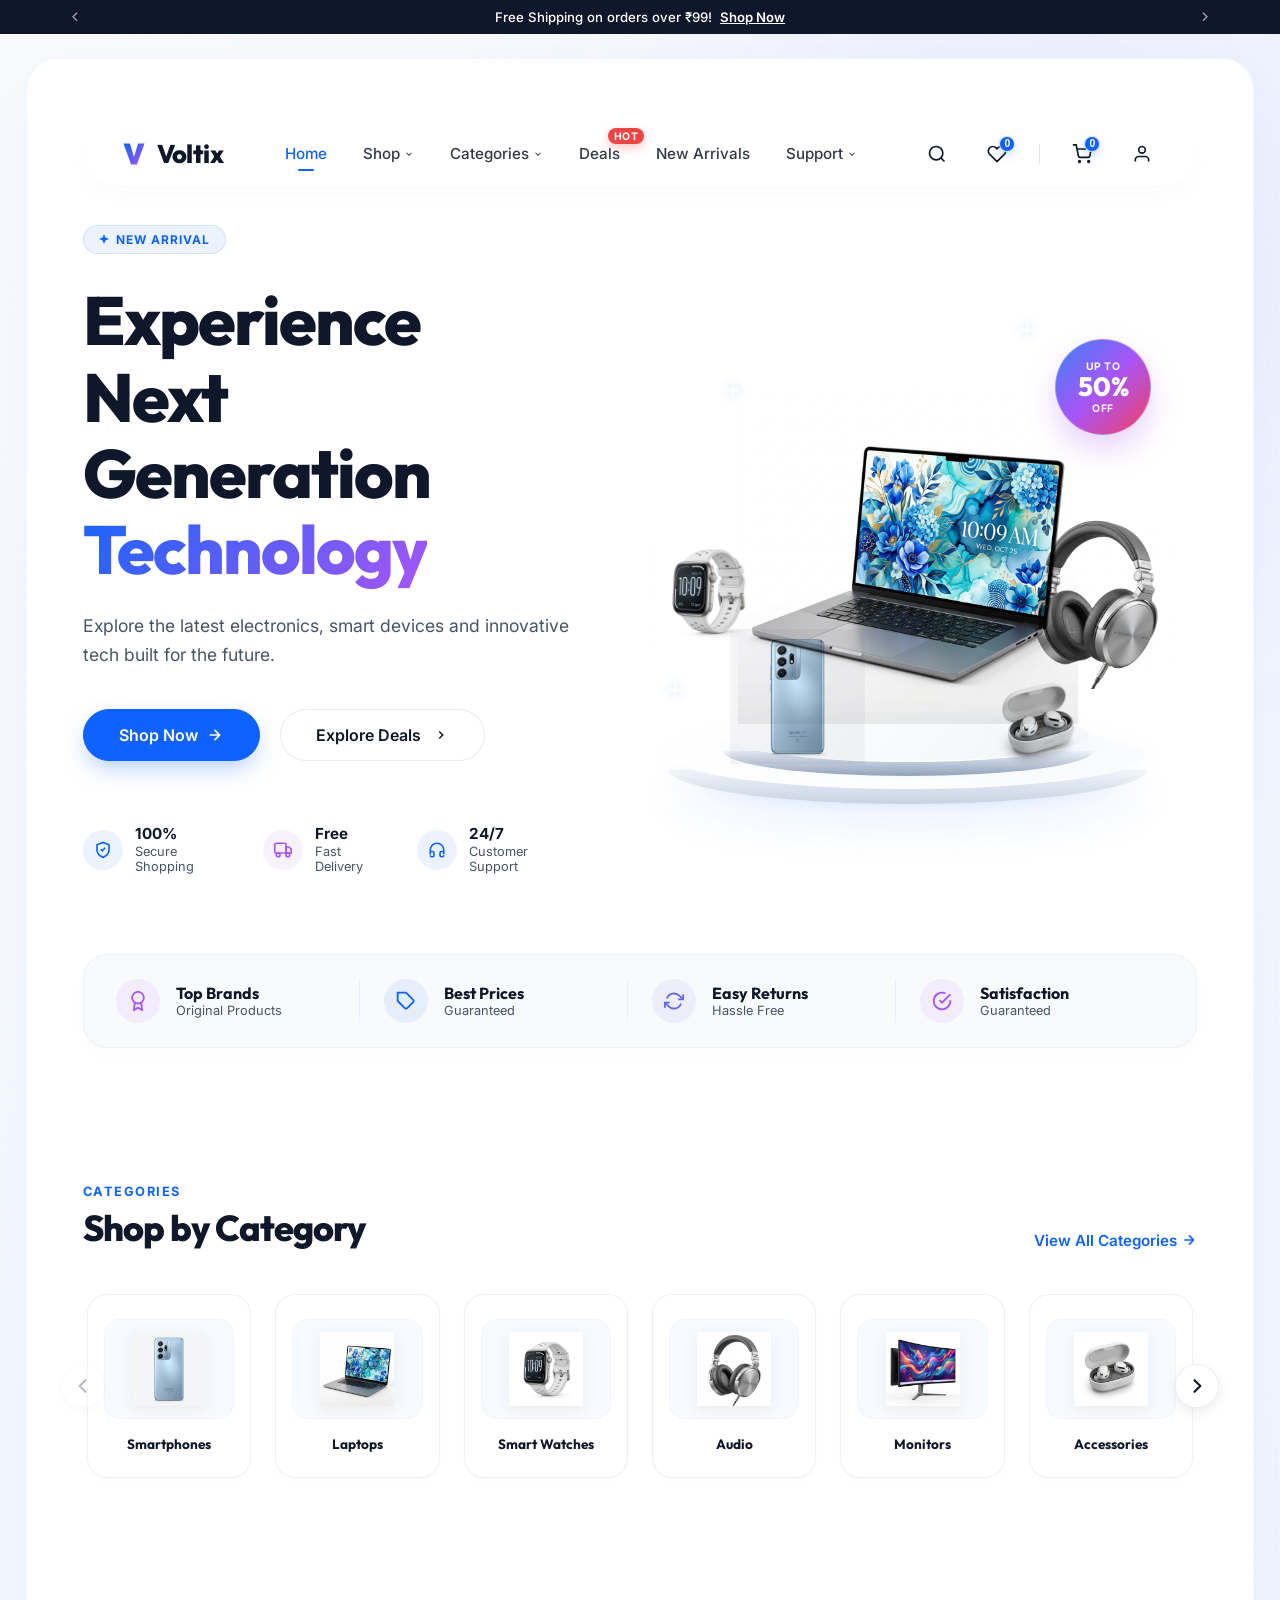
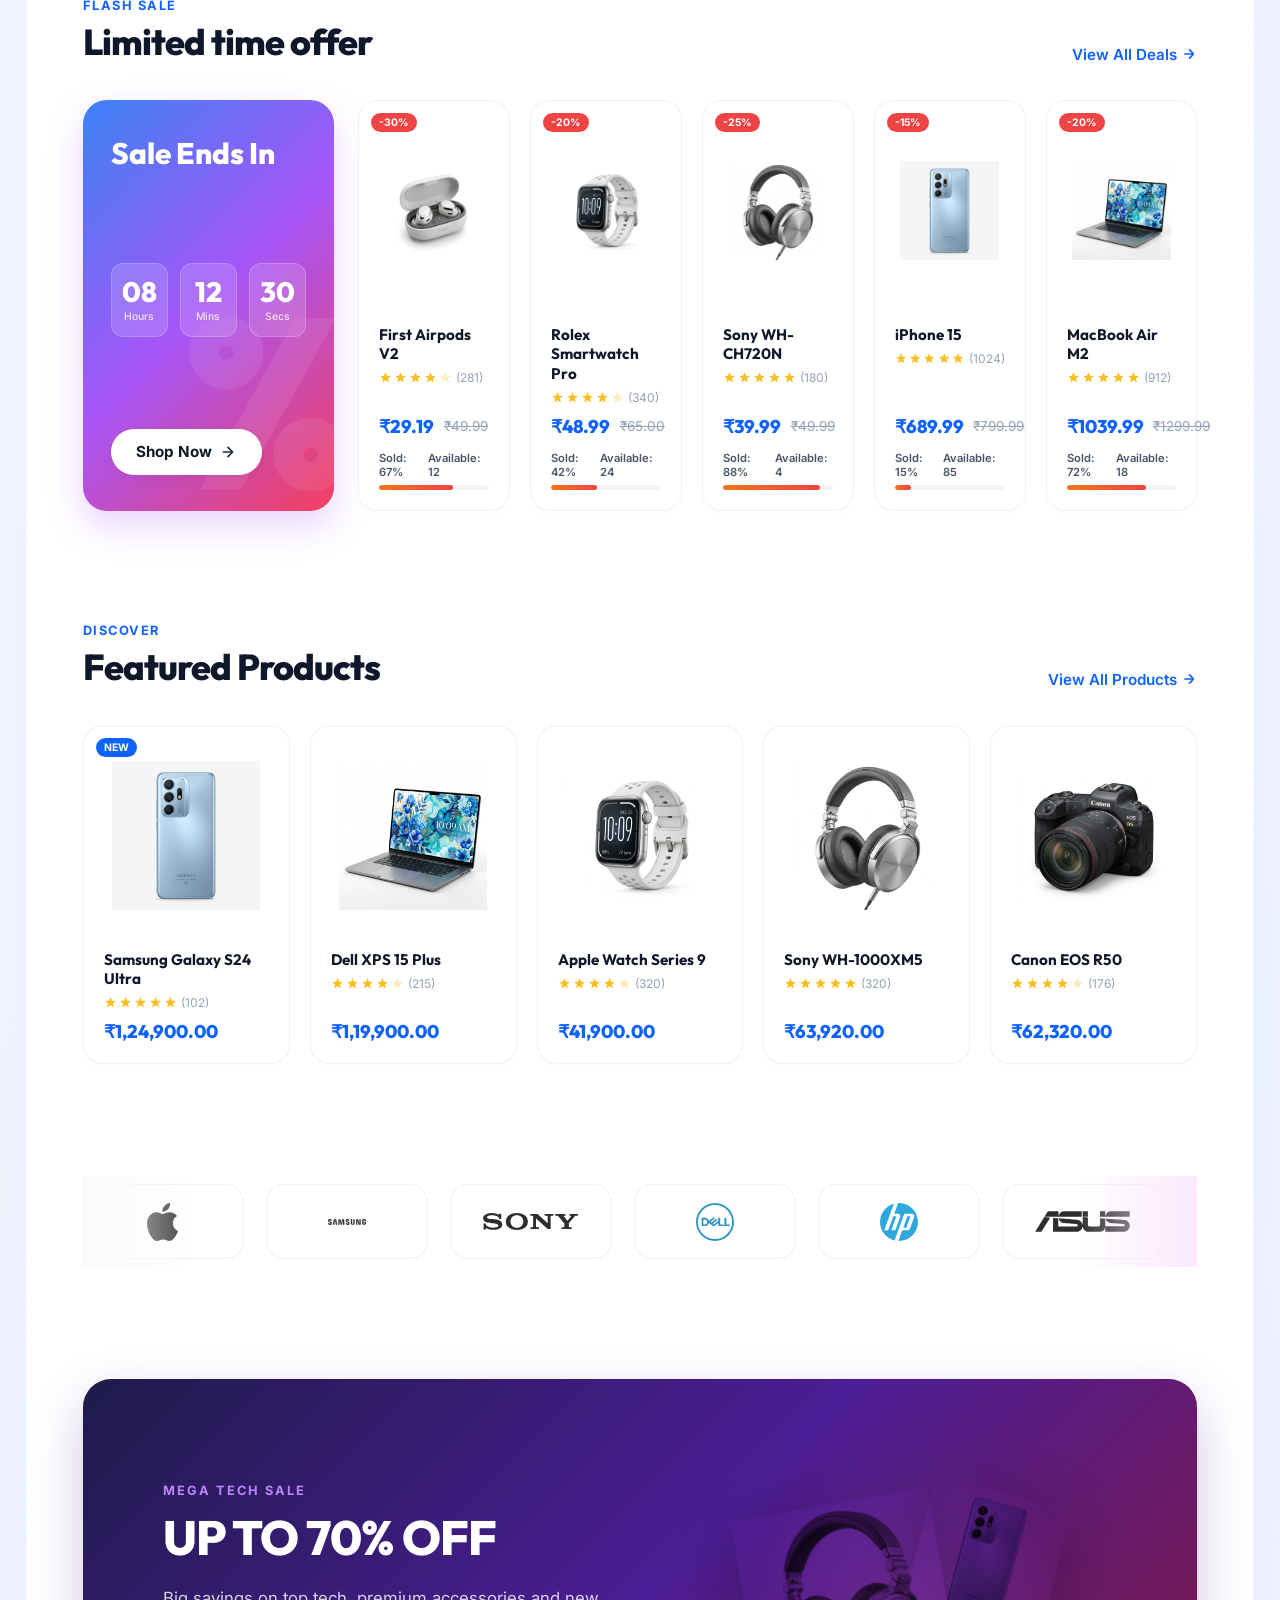
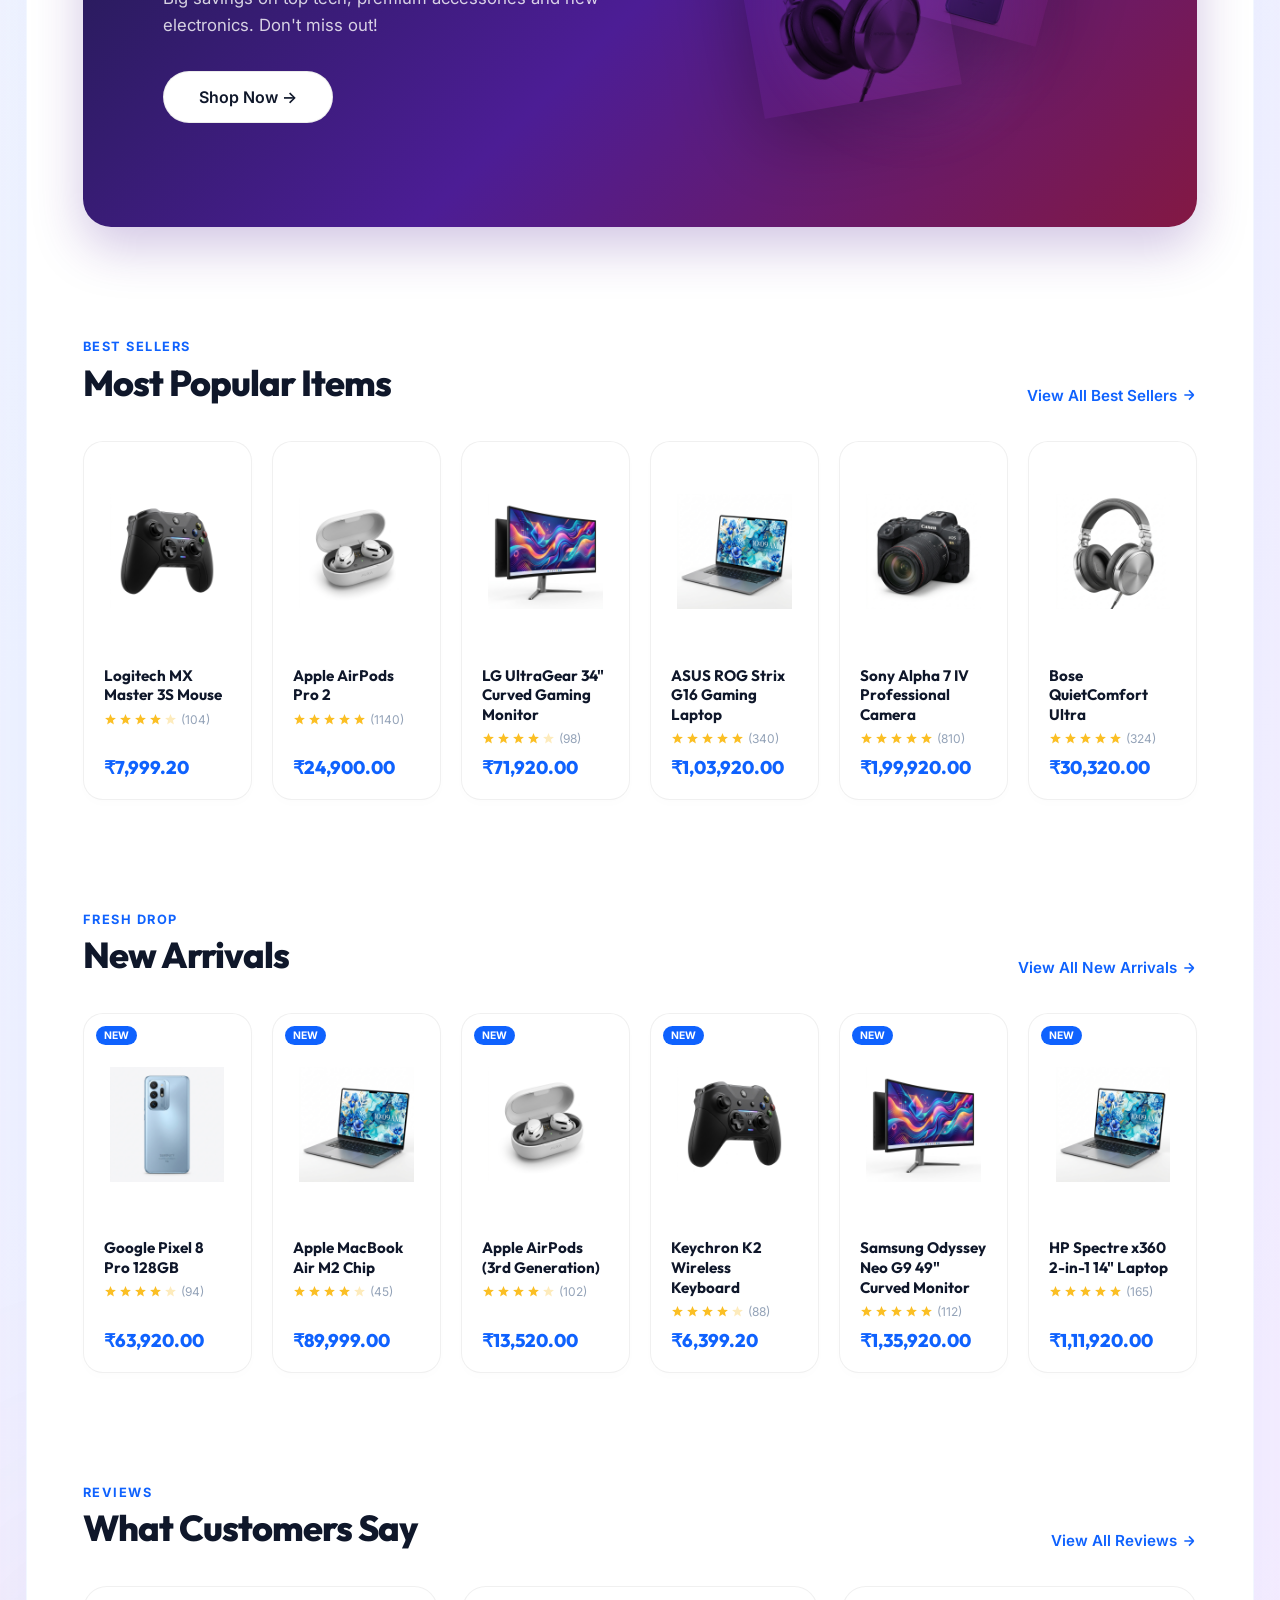
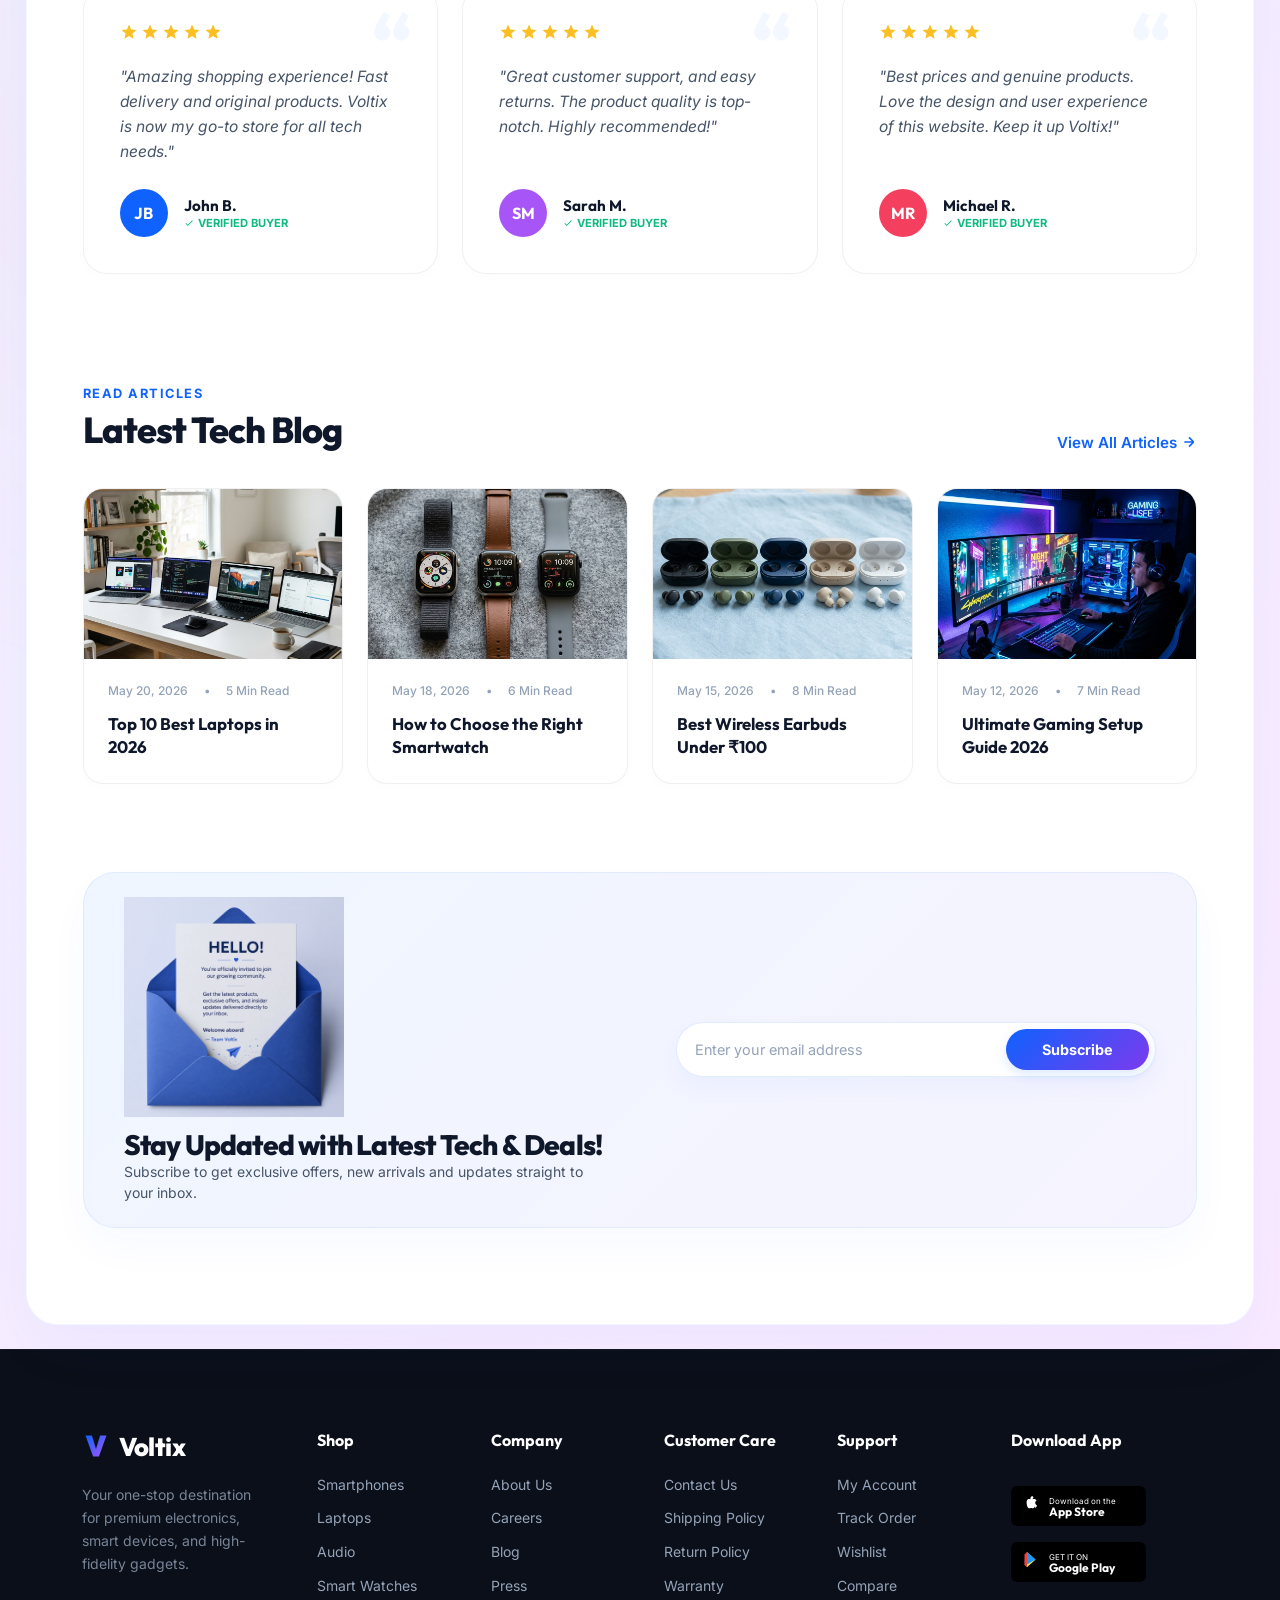
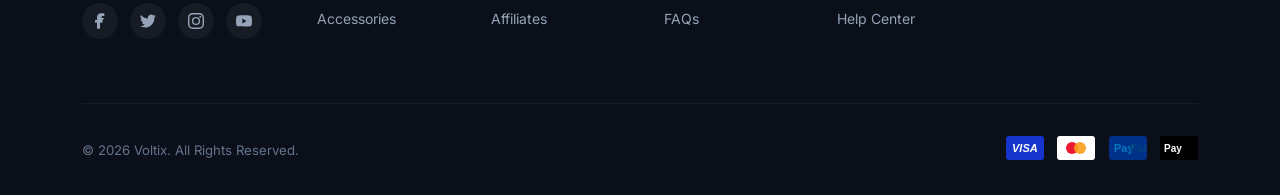
==== commit bef88db5: "Design enhancements: premium mobile footer, responsive categories hero layout, and centered bottom-n" ====
--- a/index.html
+++ b/index.html
@@ -228,8 +228,6 @@
 
       <!-- Hero Right: Podium & Floating Products -->
       <section class="hero-visual">
-        <div class="neon-ring-outer"></div>
-        <div class="neon-ring-inner"></div>
 
         <!-- Twinkling Sparkles -->
         <svg class="sparkle sparkle-1" viewBox="0 0 24 24">
@@ -248,7 +246,7 @@
         <!-- Discount Tag -->
         <div class="discount-tag">
           <span class="up-to">UP TO</span>
-          <span class="percent">70%</span>
+          <span class="percent">50%</span>
           <span class="off">OFF</span>
         </div>
 
@@ -269,9 +267,72 @@
           id="img-earbuds">
         <img class="floating-product product-headphones" src="assets/headphones.png" alt="Silver Over-Ear Headphones"
           id="img-headphones">
+
+        <!-- Carousel Dots (mobile only) -->
+        <div class="hero-carousel-dots">
+          <span class="dot active"></span>
+          <span class="dot"></span>
+          <span class="dot"></span>
+          <span class="dot"></span>
+        </div>
       </section>
 
     </main>
+
+    <!-- Mobile Hero Stats Card -->
+    <div class="mobile-hero-stats-card">
+      <div class="mobile-stat-item">
+        <div class="mobile-stat-icon purple">
+          <svg viewBox="0 0 24 24" fill="none" stroke="currentColor" stroke-width="2" stroke-linecap="round" stroke-linejoin="round">
+            <path d="M17 21v-2a4 4 0 0 0-4-4H5a4 4 0 0 0-4 4v2"></path>
+            <circle cx="9" cy="7" r="4"></circle>
+            <path d="M23 21v-2a4 4 0 0 0-3-3.87"></path>
+            <path d="M16 3.13a4 4 0 0 1 0 7.75"></path>
+          </svg>
+        </div>
+        <span class="mobile-stat-val">50K+</span>
+        <span class="mobile-stat-lbl">Happy Customers</span>
+      </div>
+      
+      <div class="mobile-stat-divider"></div>
+      
+      <div class="mobile-stat-item">
+        <div class="mobile-stat-icon green">
+          <svg viewBox="0 0 24 24" fill="none" stroke="currentColor" stroke-width="2" stroke-linecap="round" stroke-linejoin="round">
+            <path d="M12 22s8-4 8-10V5l-8-3-8 3v7c0 6 8 10 8 10z"></path>
+            <polyline points="9 11 11 13 15 9"></polyline>
+          </svg>
+        </div>
+        <span class="mobile-stat-val">500+</span>
+        <span class="mobile-stat-lbl">Top Brands</span>
+      </div>
+      
+      <div class="mobile-stat-divider"></div>
+      
+      <div class="mobile-stat-item">
+        <div class="mobile-stat-icon orange">
+          <svg viewBox="0 0 24 24" fill="none" stroke="currentColor" stroke-width="2" stroke-linecap="round" stroke-linejoin="round">
+            <polyline points="21 8 21 21 3 21 3 8"></polyline>
+            <rect x="1" y="3" width="22" height="5"></rect>
+            <line x1="10" y1="12" x2="14" y2="12"></line>
+          </svg>
+        </div>
+        <span class="mobile-stat-val">1M+</span>
+        <span class="mobile-stat-lbl">Products Sold</span>
+      </div>
+      
+      <div class="mobile-stat-divider"></div>
+      
+      <div class="mobile-stat-item">
+        <div class="mobile-stat-icon blue">
+          <svg viewBox="0 0 24 24" fill="none" stroke="currentColor" stroke-width="2" stroke-linecap="round" stroke-linejoin="round">
+            <polygon points="12 2 15.09 8.26 22 9.27 17 14.14 18.18 21.02 12 17.77 5.82 21.02 7 14.14 2 9.27 8.91 8.26 12 2"></polygon>
+          </svg>
+        </div>
+        <span class="mobile-stat-val">4.9</span>
+        <span class="mobile-stat-lbl">Customer Rating</span>
+      </div>
+    </div>
 
     <!-- Hero Bottom Highlights Banner -->
     <div class="hero-highlights-banner">
@@ -1946,7 +2007,7 @@
 
   <!-- 13. Complete Footer -->
   <footer class="footer">
-    <div class="app-container">
+    <div class="app-container desktop-footer">
 
       <div class="footer-top">
         <!-- Brand Info -->
@@ -2095,6 +2156,156 @@
         </ul>
       </div>
 
+    </div>
+
+    <!-- Mobile Footer -->
+    <div class="mobile-footer">
+      <!-- Accordion Section 1: Shop -->
+      <div class="mobile-footer-accordion active">
+        <button class="accordion-header" onclick="toggleFooterAccordion(this)">
+          <div class="accordion-title-wrap">
+            <span class="accordion-icon purple">
+              <!-- Bag Icon -->
+              <svg viewBox="0 0 24 24" fill="none" stroke="currentColor" stroke-width="2" stroke-linecap="round" stroke-linejoin="round"><path d="M6 2L3 6v14a2 2 0 0 0 2 2h14a2 2 0 0 0 2-2V6l-3-4z"></path><line x1="3" y1="6" x2="21" y2="6"></line><path d="M16 10a4 4 0 0 1-8 0"></path></svg>
+            </span>
+            <span class="accordion-title">Shop</span>
+          </div>
+          <svg class="chevron-icon" viewBox="0 0 24 24" fill="none" stroke="currentColor" stroke-width="2" stroke-linecap="round" stroke-linejoin="round"><polyline points="6 9 12 15 18 9"></polyline></svg>
+        </button>
+        <div class="accordion-content">
+          <div class="accordion-links-wrap">
+            <a href="shop.html?cat=smartphones">Smartphones</a> • 
+            <a href="shop.html?cat=laptops">Laptops</a> • 
+            <a href="shop.html?cat=audio">Audio</a><br>
+            <a href="shop.html?cat=smartwatches">Smart Watches</a> • 
+            <a href="shop.html?cat=accessories">Accessories</a> • 
+            <a href="shop.html">More</a>
+          </div>
+        </div>
+      </div>
+
+      <!-- Accordion Section 2: Company -->
+      <div class="mobile-footer-accordion active">
+        <button class="accordion-header" onclick="toggleFooterAccordion(this)">
+          <div class="accordion-title-wrap">
+            <span class="accordion-icon blue">
+              <!-- Building Icon -->
+              <svg viewBox="0 0 24 24" fill="none" stroke="currentColor" stroke-width="2" stroke-linecap="round" stroke-linejoin="round"><rect x="4" y="2" width="16" height="20" rx="2" ry="2"></rect><line x1="9" y1="22" x2="9" y2="16"></line><line x1="15" y1="22" x2="15" y2="16"></line><line x1="9" y1="16" x2="15" y2="16"></line><path d="M9 8h.01"></path><path d="M15 8h.01"></path><path d="M9 12h.01"></path><path d="M15 12h.01"></path></svg>
+            </span>
+            <span class="accordion-title">Company</span>
+          </div>
+          <svg class="chevron-icon" viewBox="0 0 24 24" fill="none" stroke="currentColor" stroke-width="2" stroke-linecap="round" stroke-linejoin="round"><polyline points="6 9 12 15 18 9"></polyline></svg>
+        </button>
+        <div class="accordion-content">
+          <div class="accordion-links-wrap">
+            <a href="#about">About Us</a> • 
+            <a href="#careers">Careers</a> • 
+            <a href="#blog">Blog</a><br>
+            <a href="#press">Press</a> • 
+            <a href="#affiliates">Affiliates</a> • 
+            <a href="support.html">Contact Us</a>
+          </div>
+        </div>
+      </div>
+
+      <!-- Accordion Section 3: Customer Care -->
+      <div class="mobile-footer-accordion active">
+        <button class="accordion-header" onclick="toggleFooterAccordion(this)">
+          <div class="accordion-title-wrap">
+            <span class="accordion-icon green">
+              <!-- Headset Icon -->
+              <svg viewBox="0 0 24 24" fill="none" stroke="currentColor" stroke-width="2" stroke-linecap="round" stroke-linejoin="round"><path d="M3 18v-6a9 9 0 0 1 18 0v6"></path><path d="M21 19a2 2 0 0 1-2 2h-1a2 2 0 0 1-2-2v-3a2 2 0 0 1 2-2h3"></path><path d="M3 19a2 2 0 0 0 2 2h1a2 2 0 0 0 2-2v-3a2 2 0 0 0-2-2H3"></path></svg>
+            </span>
+            <span class="accordion-title">Customer Care</span>
+          </div>
+          <svg class="chevron-icon" viewBox="0 0 24 24" fill="none" stroke="currentColor" stroke-width="2" stroke-linecap="round" stroke-linejoin="round"><polyline points="6 9 12 15 18 9"></polyline></svg>
+        </button>
+        <div class="accordion-content">
+          <div class="accordion-links-wrap">
+            <a href="account.html">My Account</a> • 
+            <a href="support.html">Track Order</a> • 
+            <a href="wishlist.html">Wishlist</a><br>
+            <a href="#returns">Returns & Refunds</a> • 
+            <a href="support.html">Help Center</a>
+          </div>
+        </div>
+      </div>
+
+      <!-- Accordion Section 4: Support -->
+      <div class="mobile-footer-accordion active">
+        <button class="accordion-header" onclick="toggleFooterAccordion(this)">
+          <div class="accordion-title-wrap">
+            <span class="accordion-icon orange">
+              <!-- Shield Icon -->
+              <svg viewBox="0 0 24 24" fill="none" stroke="currentColor" stroke-width="2" stroke-linecap="round" stroke-linejoin="round"><path d="M12 22s8-4 8-10V5l-8-3-8 3v7c0 6 8 10 8 10z"></path><path d="M9 11l2 2 4-4"></path></svg>
+            </span>
+            <span class="accordion-title">Support</span>
+          </div>
+          <svg class="chevron-icon" viewBox="0 0 24 24" fill="none" stroke="currentColor" stroke-width="2" stroke-linecap="round" stroke-linejoin="round"><polyline points="6 9 12 15 18 9"></polyline></svg>
+        </button>
+        <div class="accordion-content">
+          <div class="accordion-links-wrap">
+            <a href="#shipping">Shipping Policy</a> • 
+            <a href="#returns">Return Policy</a><br>
+            <a href="#terms">Terms & Conditions</a> • 
+            <a href="#privacy">Privacy Policy</a>
+          </div>
+        </div>
+      </div>
+
+      <!-- App Download Section -->
+      <div class="mobile-footer-apps-section">
+        <h4 class="mobile-footer-heading">Download Our App</h4>
+        <p class="mobile-footer-subheading">Shop faster & get exclusive app offers</p>
+        <div class="mobile-footer-app-btns">
+          <a href="#" class="mobile-app-btn">
+            <svg viewBox="0 0 135 40"><rect width="135" height="40" rx="6" fill="#000" /><text x="38" y="18" fill="#fff" font-family="var(--font-body)" font-size="8">GET IT ON</text><text x="38" y="30" fill="#fff" font-family="var(--font-heading)" font-weight="700" font-size="12">Google Play</text><path d="M16 10l8.5 7.5L16 25V10z" fill="#4caf50" /><path d="M24.5 17.5L16 25l-2.5-2.5 8.5-5z" fill="#ffeb3b" /><path d="M16 10l8.5 7.5-8.5 5-2.5-2.5z" fill="#2196f3" /><path d="M16 10v15l-2.5-2.5V12.5z" fill="#f44336" /></svg>
+          </a>
+          <a href="#" class="mobile-app-btn">
+            <svg viewBox="0 0 135 40"><rect width="135" height="40" rx="6" fill="#000" /><text x="38" y="18" fill="#fff" font-family="var(--font-body)" font-size="8">Download on the</text><text x="38" y="30" fill="#fff" font-family="var(--font-heading)" font-weight="700" font-size="12">App Store</text><path d="M22 13.5c-.8.8-1.7.8-2 .5s-.8-1.2-.5-2.2c.3-.9.9-1.5 1.7-1.5s1.2.6 1.2 1.3c0 .8-.6 1.1-1.1 1.3m2.7 7.7c-.5.8-1 1.7-1.8 1.7-.8.1-1-.4-2-.4s-1.2.4-2 .4c-.7 0-1.4-.9-1.9-1.8C16 19.3 15 16 16 14.3c.5-.9 1.4-1.4 2.3-1.4s1.7.6 2.2.6c.5 0 1.5-.7 2.6-.6.4 0 1.8.2 2.6 1.3-.1.1-1.5.9-1.5 2.6 0 2 1.7 2.7 1.8 2.7-.1.4-.7 1.6-1.3 2.7" fill="#fff" /></svg>
+          </a>
+        </div>
+      </div>
+
+      <!-- Follow Us Section -->
+      <div class="mobile-footer-socials-section">
+        <h4 class="mobile-footer-heading">Follow Us</h4>
+        <div class="mobile-footer-social-icons">
+          <a href="#" class="social-circle instagram">
+            <svg viewBox="0 0 24 24" fill="none" stroke="currentColor" stroke-width="2" stroke-linecap="round" stroke-linejoin="round"><rect x="2" y="2" width="20" height="20" rx="5" ry="5"></rect><path d="M16 11.37A4 4 0 1 1 12.63 8 4 4 0 0 1 16 11.37z"></path><line x1="17.5" y1="6.5" x2="17.51" y2="6.5"></line></svg>
+          </a>
+          <a href="#" class="social-circle facebook">
+            <svg viewBox="0 0 24 24" fill="none" stroke="currentColor" stroke-width="2" stroke-linecap="round" stroke-linejoin="round"><path d="M18 2h-3a5 5 0 0 0-5 5v3H7v4h3v8h4v-8h3l1-4h-4V7a1 1 0 0 1 1-1h3z"></path></svg>
+          </a>
+          <a href="#" class="social-circle twitter">
+            <svg viewBox="0 0 24 24" fill="none" stroke="currentColor" stroke-width="2" stroke-linecap="round" stroke-linejoin="round"><path d="M23 3a10.9 10.9 0 0 1-3.14 1.53 4.48 4.48 0 0 0-7.86 3v1A10.66 10.66 0 0 1 3 4s-4 9 5 13a11.64 11.64 0 0 1-7 2c9 5 20 0 20-11.5a4.5 4.5 0 0 0-.08-.83A7.72 7.72 0 0 0 23 3z"></path></svg>
+          </a>
+          <a href="#" class="social-circle youtube">
+            <svg viewBox="0 0 24 24" fill="none" stroke="currentColor" stroke-width="2" stroke-linecap="round" stroke-linejoin="round"><path d="M22.54 6.42a2.78 2.78 0 0 0-1.94-2C18.88 4 12 4 12 4s-6.88 0-8.6.46a2.78 2.78 0 0 0-1.94 2A29 29 0 0 0 1 11.75a29 29 0 0 0 .46 5.33A2.78 2.78 0 0 0 3.4 19c1.72.46 8.6.46 8.6.46s6.88 0 8.6-.46a2.78 2.78 0 0 0 1.94-2 29 29 0 0 0 .46-5.25 29 29 0 0 0-.46-5.33z"></path><polygon points="9.75 15.02 15.5 11.75 9.75 8.48 9.75 15.02"></polygon></svg>
+          </a>
+          <a href="#" class="social-circle pinterest">
+            <svg viewBox="0 0 24 24" fill="none" stroke="currentColor" stroke-width="2" stroke-linecap="round" stroke-linejoin="round"><path d="M12 2C6.48 2 2 6.48 2 12c0 4.42 2.87 8.17 6.84 9.5.08-.15.18-.38.22-.58.1-.39.63-2.67.63-2.67s-.16-.31-.16-.78c0-.73.42-1.28.95-1.28.45 0 .67.34.67.74 0 .45-.29 1.14-.44 1.77-.12.53.27.96.79.96.95 0 1.68-1.01 1.68-2.46 0-1.28-.92-2.18-2.24-2.18-1.53 0-2.43 1.15-2.43 2.33 0 .46.18.96.4 1.23.04.05.05.1.04.16-.04.18-.14.58-.16.66-.02.1-.08.12-.18.08-1.25-.58-2.03-2.42-2.03-3.89 0-3.17 2.3-6.08 6.64-6.08 3.48 0 6.19 2.48 6.19 5.8 0 3.46-2.18 6.25-5.21 6.25-1.02 0-1.97-.53-2.3-1.15l-.63 2.4c-.23.88-.85 1.98-1.26 2.65C10.33 21.82 11.14 22 12 22c5.52 0 10-4.48 10-10S17.52 2 12 2z" fill="currentColor"/></svg>
+          </a>
+        </div>
+      </div>
+
+      <!-- Trust Row -->
+      <div class="mobile-footer-trust-row">
+        <div class="trust-item">
+          <svg class="trust-icon" viewBox="0 0 24 24" fill="none" stroke="currentColor" stroke-width="2" stroke-linecap="round" stroke-linejoin="round"><path d="M12 22s8-4 8-10V5l-8-3-8 3v7c0 6 8 10 8 10z"></path><path d="M9 11l2 2 4-4"></path></svg>
+          <span>100% Secure Payments</span>
+        </div>
+        <div class="trust-divider"></div>
+        <div class="trust-item">
+          <svg class="trust-icon" viewBox="0 0 24 24" fill="none" stroke="currentColor" stroke-width="2" stroke-linecap="round" stroke-linejoin="round"><rect x="1" y="3" width="15" height="13" rx="2" ry="2"></rect><polygon points="16 8 20 8 23 11 23 16 16 16 16 8"></polygon><circle cx="5.5" cy="18.5" r="2.5"></circle><circle cx="18.5" cy="18.5" r="2.5"></circle></svg>
+          <span>Free Shipping over ₹99</span>
+        </div>
+      </div>
+
+      <!-- Copyright -->
+      <div class="mobile-footer-copyright">
+        © 2026 Voltix. All Rights Reserved.
+      </div>
     </div>
   </footer>
 
@@ -2397,6 +2608,54 @@
     }
   </script>
 
+  <!-- Mobile Bottom Navigation Bar -->
+  <div class="bottom-nav">
+    <a href="index.html" class="bottom-nav-item active">
+      <svg class="bottom-nav-icon" viewBox="0 0 24 24" fill="none" stroke="currentColor" stroke-width="2" stroke-linecap="round" stroke-linejoin="round">
+        <path d="M3 9l9-7 9 7v11a2 2 0 0 1-2 2H5a2 2 0 0 1-2-2z"></path>
+        <polyline points="9 22 9 12 15 12 15 22"></polyline>
+      </svg>
+      <span>Home</span>
+    </a>
+    <a href="shop.html" class="bottom-nav-item">
+      <svg class="bottom-nav-icon" viewBox="0 0 24 24" fill="none" stroke="currentColor" stroke-width="2" stroke-linecap="round" stroke-linejoin="round">
+        <path d="M6 2L3 6v14a2 2 0 0 0 2 2h14a2 2 0 0 0 2-2V6l-3-4z"></path>
+        <line x1="3" y1="6" x2="21" y2="6"></line>
+        <path d="M16 10a4 4 0 0 1-8 0"></path>
+      </svg>
+      <span>Shop</span>
+    </a>
+    <a href="categories.html" class="bottom-nav-item">
+      <svg class="bottom-nav-icon" viewBox="0 0 24 24" fill="none" stroke="currentColor" stroke-width="2" stroke-linecap="round" stroke-linejoin="round">
+        <rect x="3" y="3" width="7" height="7"></rect>
+        <rect x="14" y="3" width="7" height="7"></rect>
+        <rect x="14" y="14" width="7" height="7"></rect>
+        <rect x="3" y="14" width="7" height="7"></rect>
+      </svg>
+      <span>Categories</span>
+    </a>
+    <a href="index.html#flash-sale" class="bottom-nav-item">
+      <svg class="bottom-nav-icon" viewBox="0 0 24 24" fill="none" stroke="currentColor" stroke-width="2" stroke-linecap="round" stroke-linejoin="round">
+        <path d="M20.59 13.41l-7.17 7.17a2 2 0 0 1-2.83 0L2 12V2h10l8.59 8.59a2 2 0 0 1 0 2.82z"></path>
+        <line x1="7" y1="7" x2="7.01" y2="7"></line>
+      </svg>
+      <span>Deals</span>
+    </a>
+    <a href="wishlist.html" class="bottom-nav-item">
+      <svg class="bottom-nav-icon" viewBox="0 0 24 24" fill="none" stroke="currentColor" stroke-width="2" stroke-linecap="round" stroke-linejoin="round">
+        <path d="M20.84 4.61a5.5 5.5 0 0 0-7.78 0L12 5.67l-1.06-1.06a5.5 5.5 0 0 0-7.78 7.78l1.06 1.06L12 21.23l7.78-7.78 1.06-1.06a5.5 5.5 0 0 0 0-7.78z"></path>
+      </svg>
+      <span>Wishlist</span>
+    </a>
+    <a href="account.html" class="bottom-nav-item">
+      <svg class="bottom-nav-icon" viewBox="0 0 24 24" fill="none" stroke="currentColor" stroke-width="2" stroke-linecap="round" stroke-linejoin="round">
+        <path d="M20 21v-2a4 4 0 0 0-4-4H8a4 4 0 0 0-4 4v2"></path>
+        <circle cx="12" cy="7" r="4"></circle>
+      </svg>
+      <span>Account</span>
+    </a>
+  </div>
+
   <script>
     // ── Sync nav profile button with logged-in user ─────────────────────
     (function () {
@@ -2411,8 +2670,13 @@
         } else {
           btn.onclick = function () { location.href = 'login.html'; };
         }
-      } catch (e) { }
     })();
+
+    // ── Toggle mobile footer accordions ───────────────────
+    function toggleFooterAccordion(header) {
+      const accordion = header.parentElement;
+      accordion.classList.toggle('active');
+    }
   </script>
 </body>
 
--- a/style.css
+++ b/style.css
@@ -4251,6 +4251,7 @@
   transition: transform var(--transition-normal);
   pointer-events: none;
   z-index: 1;
+  mix-blend-mode: multiply;
 }
 
 .sidebar-promo-card:hover .sidebar-promo-img {
@@ -4353,6 +4354,12 @@
   justify-content: center;
   align-items: center;
   z-index: 2;
+  height: 180px;
+  width: 100%;
+}
+
+.categories-hero-visual img {
+  mix-blend-mode: multiply;
 }
 
 .categories-hero-visual-podium {
@@ -4925,7 +4932,52 @@
   }
 
   .categories-hero-visual {
-    margin-top: 1rem;
+    margin-top: 1.5rem;
+    height: 160px;
+    width: 100%;
+    max-width: 320px;
+    margin-left: auto;
+    margin-right: auto;
+  }
+
+  .categories-hero-visual-podium {
+    left: 50% !important;
+    transform: translateX(-50%) !important;
+    bottom: 5px !important;
+    width: 160px !important;
+    height: 32px !important;
+  }
+
+  .categories-hero-visual img[alt*="Laptop"] {
+    left: 50% !important;
+    right: auto !important;
+    bottom: 15px !important;
+    transform: translateX(-40%) !important;
+    width: 130px !important;
+  }
+
+  .categories-hero-visual img[alt*="Smartwatch"] {
+    left: 50% !important;
+    right: auto !important;
+    bottom: 25px !important;
+    transform: translateX(-150%) rotate(-8deg) !important;
+    width: 42px !important;
+  }
+
+  .categories-hero-visual img[alt*="Smartphone"] {
+    left: 50% !important;
+    right: auto !important;
+    bottom: 10px !important;
+    transform: translateX(-105%) rotate(4deg) !important;
+    width: 50px !important;
+  }
+
+  .categories-hero-visual img[alt*="Headphones"] {
+    left: 50% !important;
+    right: auto !important;
+    bottom: 12px !important;
+    transform: translateX(35%) !important;
+    width: 65px !important;
   }
 
   .categories-main-grid {
@@ -5048,7 +5100,7 @@
 
 @media (max-width: 768px) {
   .mobile-menu-toggle {
-    display: inline-flex;
+    display: none;
   }
 
   .nav-bar {
@@ -5233,10 +5285,263 @@
   height: 20px;
 }
 
+/* Hide Mobile Hero Stats Card on Desktop */
+.mobile-hero-stats-card {
+  display: none;
+}
+
+/* Hide Mobile Footer on Desktop */
+.mobile-footer {
+  display: none;
+}
+
+.desktop-footer {
+  display: block;
+}
+
 /* ── Mobile & Tablet Viewport Responsive Styles (<= 768px) ──────── */
 @media (max-width: 768px) {
   .bottom-nav {
     display: flex;
+  }
+
+  /* Mobile Footer Responsive Styles */
+  .desktop-footer {
+    display: none !important;
+  }
+
+  .mobile-footer {
+    display: block;
+    background: #f8fafc;
+    padding: 1.5rem 1.25rem 2.5rem;
+    color: #475569;
+    border-top: 1px solid rgba(0, 0, 0, 0.05);
+    margin-top: 2rem;
+  }
+
+  .footer {
+    background: #f8fafc !important;
+    padding: 0 !important;
+    border-top: none !important;
+  }
+
+  .mobile-footer-accordion {
+    border-bottom: 1px solid rgba(0, 0, 0, 0.05);
+    padding: 0.25rem 0;
+  }
+
+  .accordion-header {
+    width: 100%;
+    display: flex;
+    align-items: center;
+    justify-content: space-between;
+    background: none;
+    border: none;
+    padding: 0.75rem 0;
+    cursor: pointer;
+    outline: none;
+  }
+
+  .accordion-title-wrap {
+    display: flex;
+    align-items: center;
+    gap: 0.75rem;
+  }
+
+  .accordion-icon {
+    width: 32px;
+    height: 32px;
+    border-radius: 50%;
+    display: flex;
+    align-items: center;
+    justify-content: center;
+  }
+
+  .accordion-icon svg {
+    width: 16px;
+    height: 16px;
+  }
+
+  .accordion-icon.purple {
+    background: rgba(168, 85, 247, 0.08);
+    color: #a855f7;
+  }
+
+  .accordion-icon.blue {
+    background: rgba(59, 130, 246, 0.08);
+    color: #3b82f6;
+  }
+
+  .accordion-icon.green {
+    background: rgba(16, 185, 129, 0.08);
+    color: #10b981;
+  }
+
+  .accordion-icon.orange {
+    background: rgba(249, 115, 22, 0.08);
+    color: #f97316;
+  }
+
+  .accordion-title {
+    font-family: var(--font-heading);
+    font-size: 0.95rem;
+    font-weight: 700;
+    color: var(--text-dark);
+  }
+
+  .chevron-icon {
+    width: 18px;
+    height: 18px;
+    color: #94a3b8;
+    transition: transform var(--transition-fast);
+  }
+
+  .accordion-content {
+    max-height: 0;
+    overflow: hidden;
+    transition: max-height var(--transition-normal);
+  }
+
+  .mobile-footer-accordion.active .accordion-content {
+    max-height: 120px;
+  }
+
+  .mobile-footer-accordion.active .chevron-icon {
+    transform: rotate(180deg);
+  }
+
+  .accordion-links-wrap {
+    font-size: 0.8rem;
+    color: #64748b;
+    line-height: 1.8;
+    padding: 0.25rem 0 1rem 2.75rem;
+  }
+
+  .accordion-links-wrap a {
+    color: #475569;
+    text-decoration: none;
+    font-weight: 500;
+  }
+
+  .mobile-footer-apps-section {
+    padding: 1.5rem 0;
+    text-align: center;
+    border-bottom: 1px solid rgba(0, 0, 0, 0.05);
+  }
+
+  .mobile-footer-heading {
+    font-family: var(--font-heading);
+    font-size: 1rem;
+    font-weight: 700;
+    color: var(--text-dark);
+    margin-bottom: 0.25rem;
+  }
+
+  .mobile-footer-subheading {
+    font-size: 0.75rem;
+    color: #64748b;
+    margin-bottom: 1rem;
+  }
+
+  .mobile-footer-app-btns {
+    display: flex;
+    justify-content: center;
+    gap: 0.75rem;
+  }
+
+  .mobile-app-btn svg {
+    width: 120px;
+    height: 36px;
+  }
+
+  .mobile-footer-socials-section {
+    padding: 1.5rem 0;
+    text-align: center;
+    border-bottom: 1px solid rgba(0, 0, 0, 0.05);
+  }
+
+  .mobile-footer-social-icons {
+    display: flex;
+    justify-content: center;
+    gap: 0.85rem;
+    margin-top: 1rem;
+  }
+
+  .social-circle {
+    width: 36px;
+    height: 36px;
+    border-radius: 50%;
+    display: flex;
+    align-items: center;
+    justify-content: center;
+    text-decoration: none;
+  }
+
+  .social-circle svg {
+    width: 16px;
+    height: 16px;
+  }
+
+  .social-circle.instagram {
+    background: rgba(236, 72, 153, 0.08);
+    color: #ec4899;
+  }
+
+  .social-circle.facebook {
+    background: rgba(59, 130, 246, 0.08);
+    color: #3b82f6;
+  }
+
+  .social-circle.twitter {
+    background: rgba(14, 165, 233, 0.08);
+    color: #0ea5e9;
+  }
+
+  .social-circle.youtube {
+    background: rgba(239, 68, 68, 0.08);
+    color: #ef4444;
+  }
+
+  .social-circle.pinterest {
+    background: rgba(200, 30, 30, 0.08);
+    color: #c81e1e;
+  }
+
+  .mobile-footer-trust-row {
+    display: flex;
+    align-items: center;
+    justify-content: space-around;
+    padding: 1.25rem 0;
+    border-bottom: 1px solid rgba(0, 0, 0, 0.05);
+  }
+
+  .trust-item {
+    display: flex;
+    align-items: center;
+    gap: 0.5rem;
+    font-size: 0.72rem;
+    font-weight: 600;
+    color: #475569;
+  }
+
+  .trust-icon {
+    width: 14px;
+    height: 14px;
+    color: #475569;
+  }
+
+  .trust-divider {
+    width: 1px;
+    height: 20px;
+    background: rgba(0, 0, 0, 0.08);
+  }
+
+  .mobile-footer-copyright {
+    padding-top: 1.5rem;
+    text-align: center;
+    font-size: 0.72rem;
+    color: #94a3b8;
+    font-weight: 500;
   }
 
   body {
@@ -5350,13 +5655,13 @@
 
   /* Hero Section Mobile view */
   .hero {
-    grid-template-columns: 1.2fr 0.8fr;
-    gap: 0.75rem;
-    padding: 1.25rem;
+    grid-template-columns: 1fr;
+    gap: 1.5rem;
+    padding: 2rem 1.5rem 1.5rem;
     background: linear-gradient(135deg, #f0f7ff 0%, #faf5ff 100%);
-    border-radius: 20px;
-    margin: 0.5rem 0 1.5rem;
-    align-items: center;
+    border-radius: 24px;
+    margin: 0.5rem 0 1rem;
+    align-items: stretch;
   }
 
   .hero-content {
@@ -5366,96 +5671,58 @@
   }
 
   .tag-new {
-    padding: 0.3rem 0.6rem;
-    font-size: 0.65rem;
-    margin-bottom: 0.75rem;
-    background: var(--primary);
-    color: var(--white);
+    padding: 0.35rem 0.75rem;
+    font-size: 0.7rem;
+    margin-bottom: 1rem;
+    background: rgba(15, 98, 254, 0.08);
+    color: var(--primary);
+    border-radius: 100px;
   }
 
   .hero-title {
-    font-size: 1.45rem;
-    line-height: 1.2;
-    letter-spacing: -0.5px;
+    font-size: 2rem;
+    line-height: 1.25;
+    letter-spacing: -0.8px;
+    font-weight: 800;
   }
 
   .hero-desc {
-    font-size: 0.725rem;
-    margin: 0.4rem 0 0.8rem;
-    line-height: 1.3;
+    font-size: 0.85rem;
+    margin: 0.75rem 0 1.25rem;
+    line-height: 1.45;
     text-align: left;
+    color: var(--text-muted);
   }
 
   .hero-actions {
-    gap: 0.4rem;
-    margin-bottom: 0.8rem;
-    width: 100%;
-  }
-
-  .hero-actions .btn {
-    padding: 0.45rem 0.75rem;
-    font-size: 0.7rem;
-    border-radius: 100px;
-  }
-
-  .hero-actions .btn-secondary {
-    background: transparent;
-    border: 1px solid rgba(0, 0, 0, 0.15);
-  }
-
-  /* Hero Stats */
-  .hero-stats-row {
-    display: flex;
-    align-items: center;
-    gap: 0.5rem;
-    width: 100%;
-    border-top: 1px solid rgba(0, 0, 0, 0.05);
-    padding-top: 0.5rem;
-    margin-top: 0.25rem;
-  }
-
-  .stat-item {
     display: flex;
     flex-direction: column;
-    flex: 1;
-  }
-
-  .stat-val {
-    font-size: 0.8rem;
-    font-weight: 700;
-    color: var(--text-dark);
-  }
-
-  .stat-lbl {
-    font-size: 0.55rem;
-    color: #64748b;
-    white-space: nowrap;
-  }
-
-  .stat-divider {
-    width: 1px;
-    height: 16px;
-    background: rgba(0, 0, 0, 0.08);
-  }
-
-  .stat-rating-val {
-    display: flex;
-    align-items: center;
-    gap: 2px;
-  }
-
-  .stat-star-icon {
-    width: 10px;
-    height: 10px;
-    color: #3b82f6;
+    gap: 0.6rem;
+    margin-bottom: 1.5rem;
+    width: 100%;
+    max-width: 280px;
+  }
+
+  .hero-actions .btn {
+    width: 100%;
+    justify-content: center;
+    padding: 0.65rem 1.25rem;
+    font-size: 0.85rem;
+    border-radius: 12px;
+  }
+
+  .hero-actions .btn-secondary {
+    background: var(--white);
+    border: 1px solid rgba(0, 0, 0, 0.08);
   }
 
   /* Hero Collage visual */
   .hero-visual {
-    height: 160px;
+    height: 240px;
     width: 100%;
     position: relative;
-    margin: 0;
+    margin: 0 auto;
+    max-width: 320px;
   }
 
   .neon-ring-outer,
@@ -5464,29 +5731,61 @@
   }
 
   .discount-tag {
+    position: absolute;
     top: 0;
-    right: 0;
-    width: 44px;
-    height: 70px;
-    padding: 4px;
-    border-radius: 8px;
-    box-shadow: 0 4px 10px rgba(0, 0, 0, 0.05);
+    right: 10px;
+    background: linear-gradient(135deg, #6366f1 0%, #a855f7 100%);
+    color: var(--white);
+    padding: 0.5rem 0.75rem;
+    border-radius: 12px;
+    display: flex;
+    flex-direction: column;
+    align-items: center;
+    justify-content: center;
+    box-shadow: 0 8px 20px rgba(168, 85, 247, 0.25);
+    z-index: 10;
+    width: auto;
+    height: auto;
   }
 
   .discount-tag .up-to {
-    font-size: 0.45rem;
+    font-size: 0.55rem;
+    font-weight: 700;
+    opacity: 0.9;
   }
 
   .discount-tag .percent {
-    font-size: 0.9rem;
+    font-size: 1.1rem;
+    font-weight: 800;
+    line-height: 1.1;
   }
 
   .discount-tag .off {
-    font-size: 0.45rem;
+    font-size: 0.55rem;
+    font-weight: 700;
+    opacity: 0.9;
   }
 
   .podium-container {
-    display: none;
+    display: block;
+    position: absolute;
+    bottom: 5px;
+    left: 50%;
+    transform: translateX(-50%);
+    width: 260px;
+    height: 35px;
+    background: radial-gradient(ellipse at center, rgba(15, 98, 254, 0.15) 0%, rgba(15, 98, 254, 0.03) 70%);
+    border-radius: 50%;
+    border: 1px solid rgba(15, 98, 254, 0.12);
+    box-shadow: 0 8px 24px rgba(15, 98, 254, 0.05);
+    z-index: 1;
+  }
+
+  .podium-bottom-side,
+  .podium-bottom-top,
+  .podium-top-side,
+  .podium-top-top {
+    display: none !important;
   }
 
   .floating-product {
@@ -5497,41 +5796,143 @@
   }
 
   .product-laptop {
-    width: 110px;
+    width: 180px;
+    bottom: 25px;
+    left: 50%;
+    transform: translateX(-40%);
+    z-index: 2;
+  }
+
+  .product-phone {
+    width: 65px;
     bottom: 10px;
-    right: 10px;
-  }
-
-  .product-phone {
-    width: 45px;
-    bottom: 5px;
-    left: 5px;
-    z-index: 2;
+    left: 25%;
+    z-index: 4;
   }
 
   .product-watch {
-    width: 38px;
-    top: 25px;
-    left: 20px;
-    z-index: 2;
+    width: 55px;
+    bottom: 70px;
+    left: 10%;
+    z-index: 3;
   }
 
   .product-earbuds {
-    width: 32px;
-    bottom: 45px;
-    right: 80px;
-    z-index: 2;
+    display: none;
   }
 
   .product-headphones {
-    width: 55px;
-    top: 15px;
-    right: 5px;
-    z-index: 2;
+    width: 85px;
+    bottom: 40px;
+    right: 5%;
+    z-index: 3;
   }
 
   .hero-highlights-banner {
     display: none !important;
+  }
+
+  .hero-carousel-dots {
+    display: flex;
+    justify-content: center;
+    gap: 6px;
+    margin-top: 15px;
+    width: 100%;
+    position: relative;
+    z-index: 5;
+  }
+
+  .hero-carousel-dots .dot {
+    width: 7px;
+    height: 7px;
+    border-radius: 50%;
+    background: rgba(15, 98, 254, 0.15);
+    transition: all var(--transition-fast);
+  }
+
+  .hero-carousel-dots .dot.active {
+    background: var(--primary);
+    width: 14px;
+    border-radius: 4px;
+  }
+
+  /* Mobile Hero Stats Card Style */
+  .mobile-hero-stats-card {
+    display: flex;
+    align-items: center;
+    justify-content: space-between;
+    background: var(--white);
+    border-radius: 20px;
+    padding: 1.25rem 0.75rem;
+    box-shadow: 0 10px 30px rgba(15, 98, 254, 0.03);
+    border: 1px solid rgba(15, 98, 254, 0.05);
+    margin: 1.25rem 0;
+    width: 100%;
+  }
+
+  .mobile-stat-item {
+    display: flex;
+    flex-direction: column;
+    align-items: center;
+    text-align: center;
+    flex: 1;
+  }
+
+  .mobile-stat-icon {
+    width: 32px;
+    height: 32px;
+    border-radius: 8px;
+    display: flex;
+    align-items: center;
+    justify-content: center;
+    margin-bottom: 0.5rem;
+  }
+
+  .mobile-stat-icon svg {
+    width: 16px;
+    height: 16px;
+  }
+
+  .mobile-stat-icon.purple {
+    background: rgba(168, 85, 247, 0.1);
+    color: #a855f7;
+  }
+
+  .mobile-stat-icon.green {
+    background: rgba(16, 185, 129, 0.1);
+    color: #10b981;
+  }
+
+  .mobile-stat-icon.orange {
+    background: rgba(249, 115, 22, 0.1);
+    color: #f97316;
+  }
+
+  .mobile-stat-icon.blue {
+    background: rgba(59, 130, 246, 0.1);
+    color: #3b82f6;
+  }
+
+  .mobile-stat-val {
+    font-size: 0.9rem;
+    font-weight: 800;
+    color: var(--text-dark);
+    line-height: 1.2;
+  }
+
+  .mobile-stat-lbl {
+    font-size: 0.55rem;
+    font-weight: 500;
+    color: #64748b;
+    margin-top: 2px;
+    white-space: nowrap;
+  }
+
+  .mobile-stat-divider {
+    width: 1px;
+    height: 30px;
+    background: rgba(0, 0, 0, 0.06);
+    flex-shrink: 0;
   }
 
   /* Horizontal Scrolling Sections */
